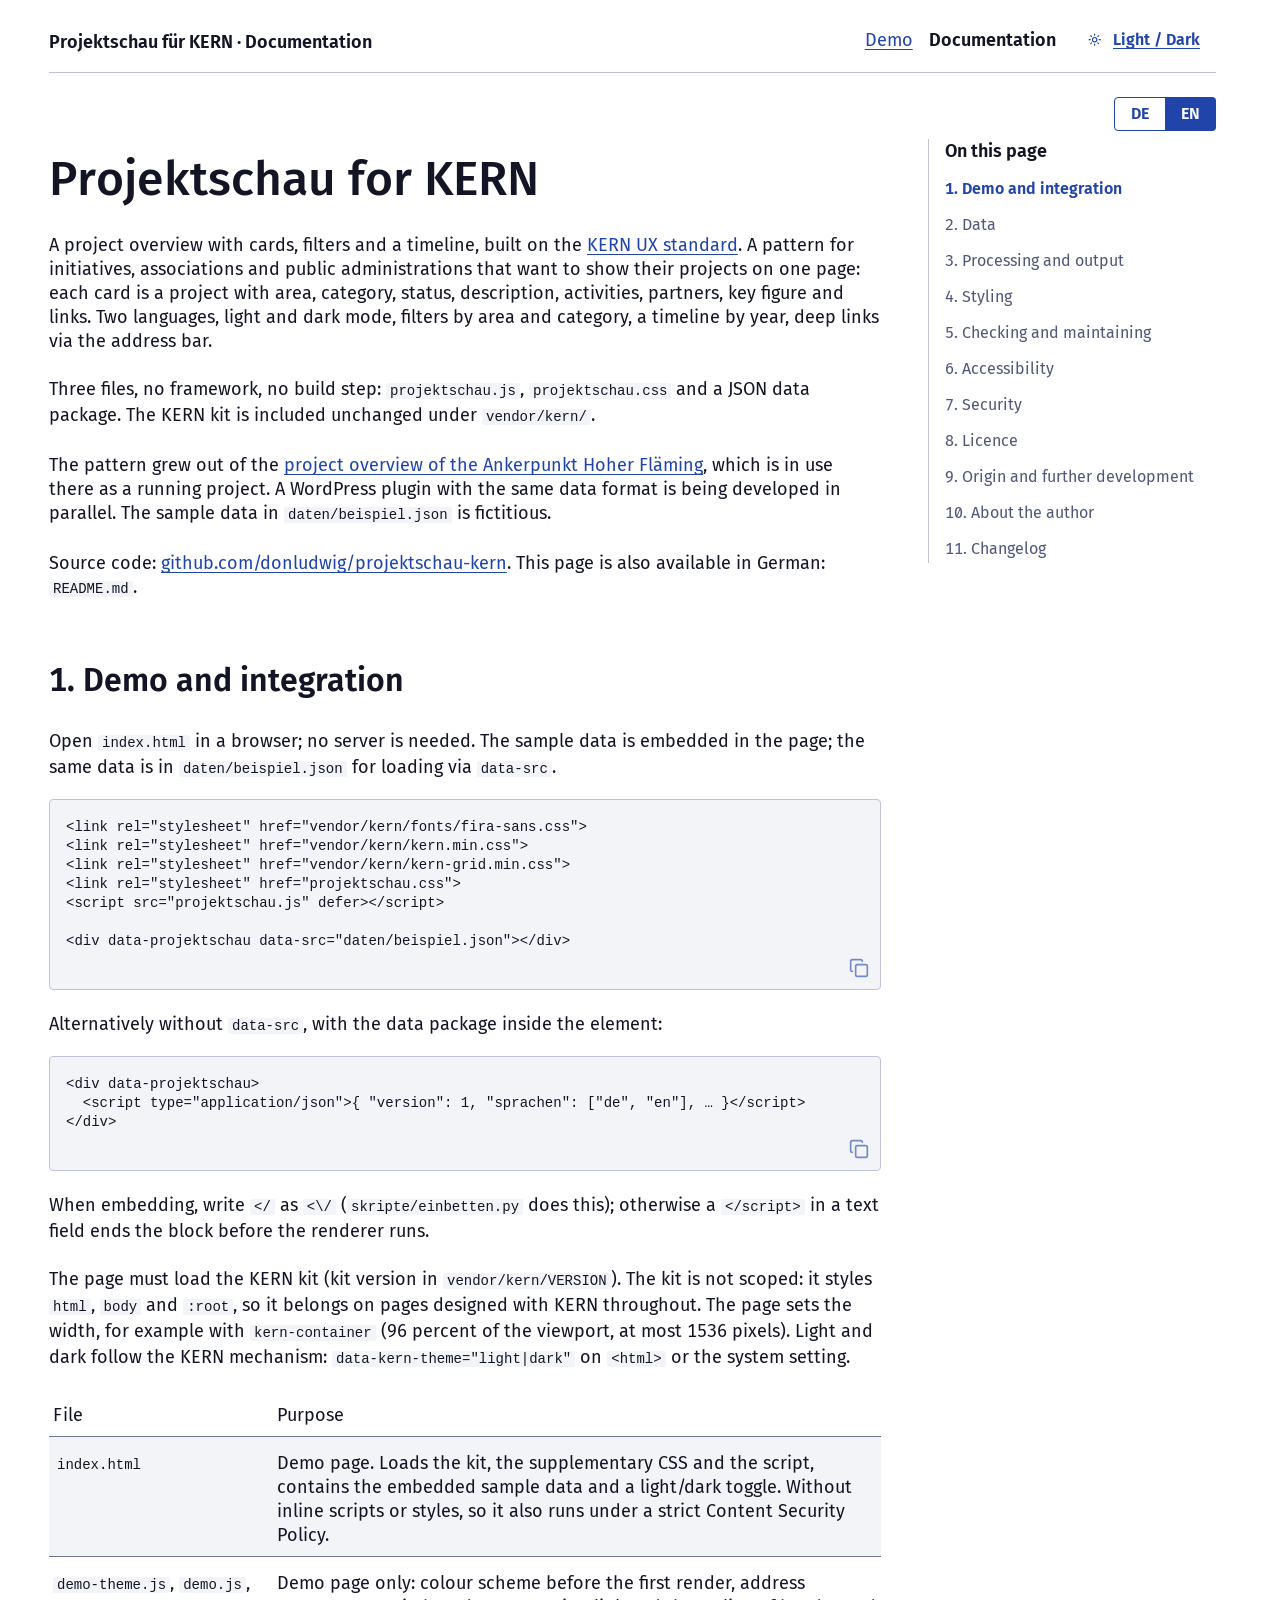
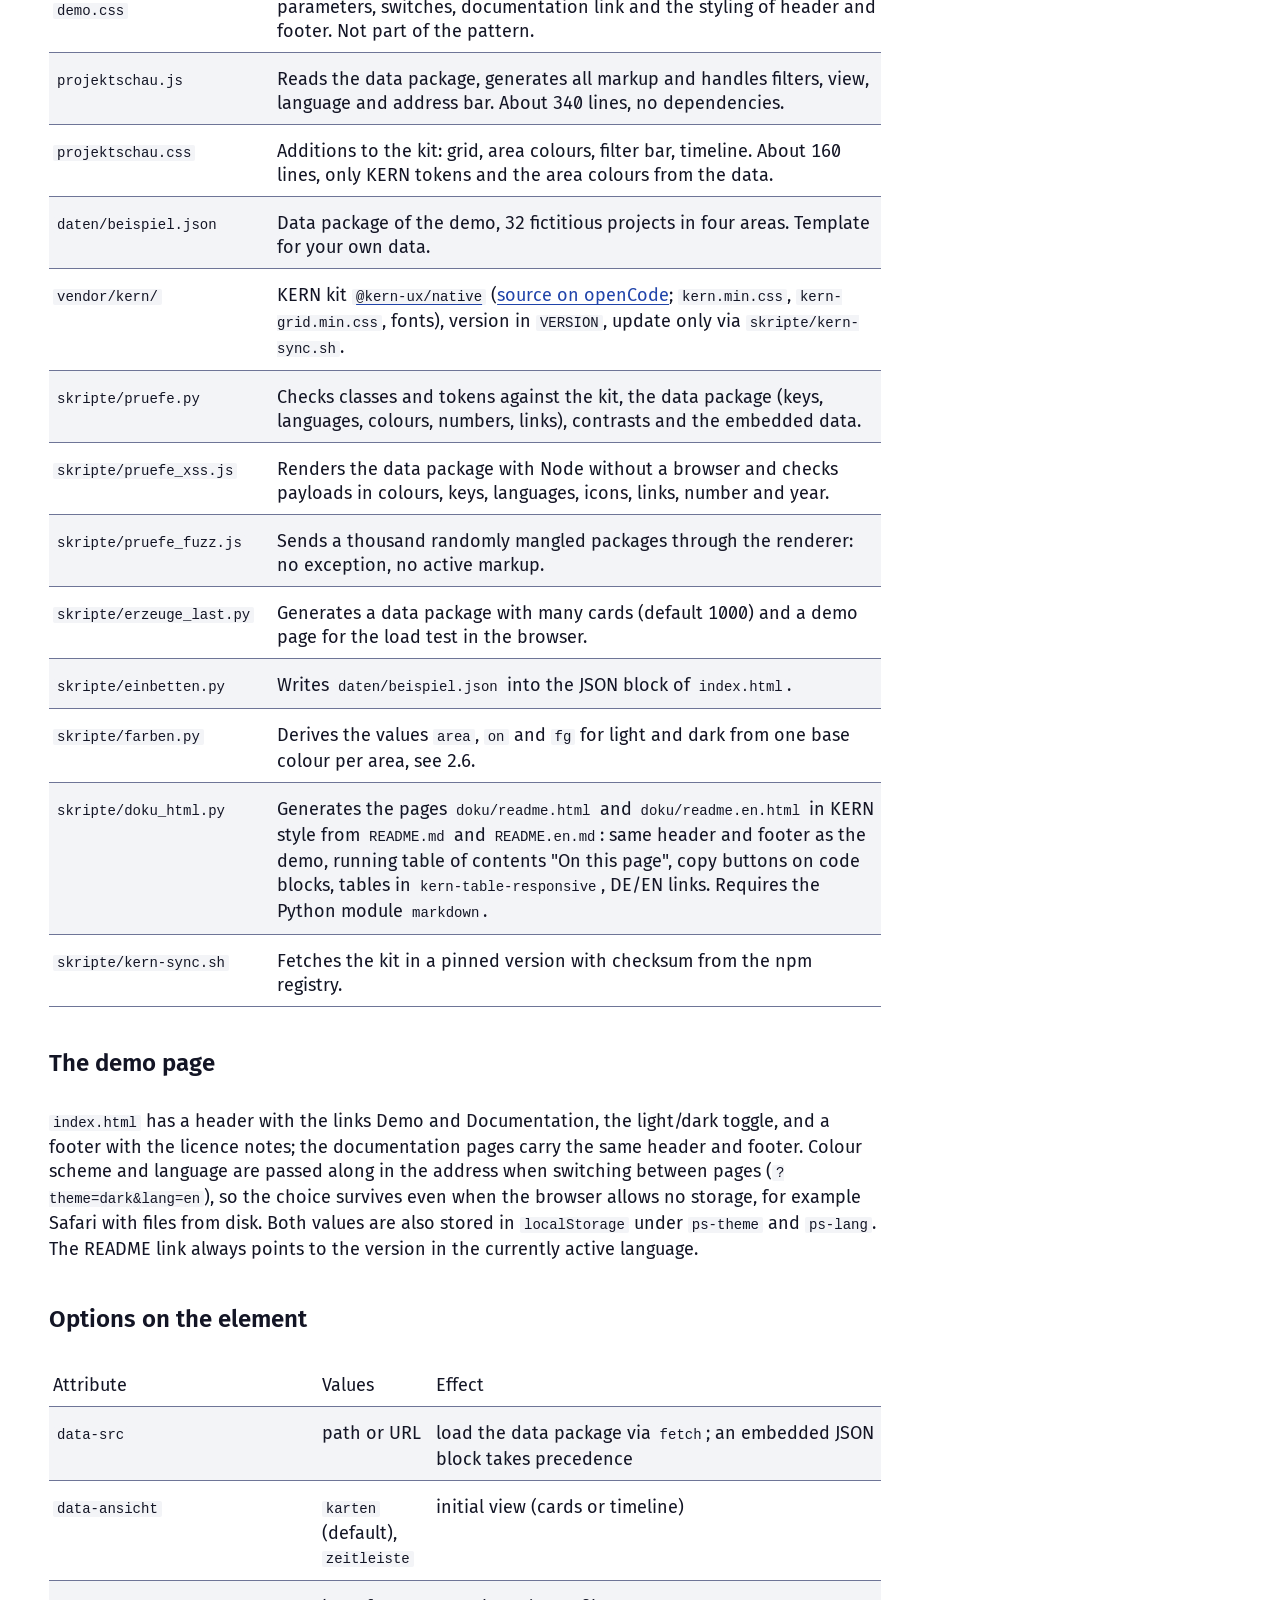
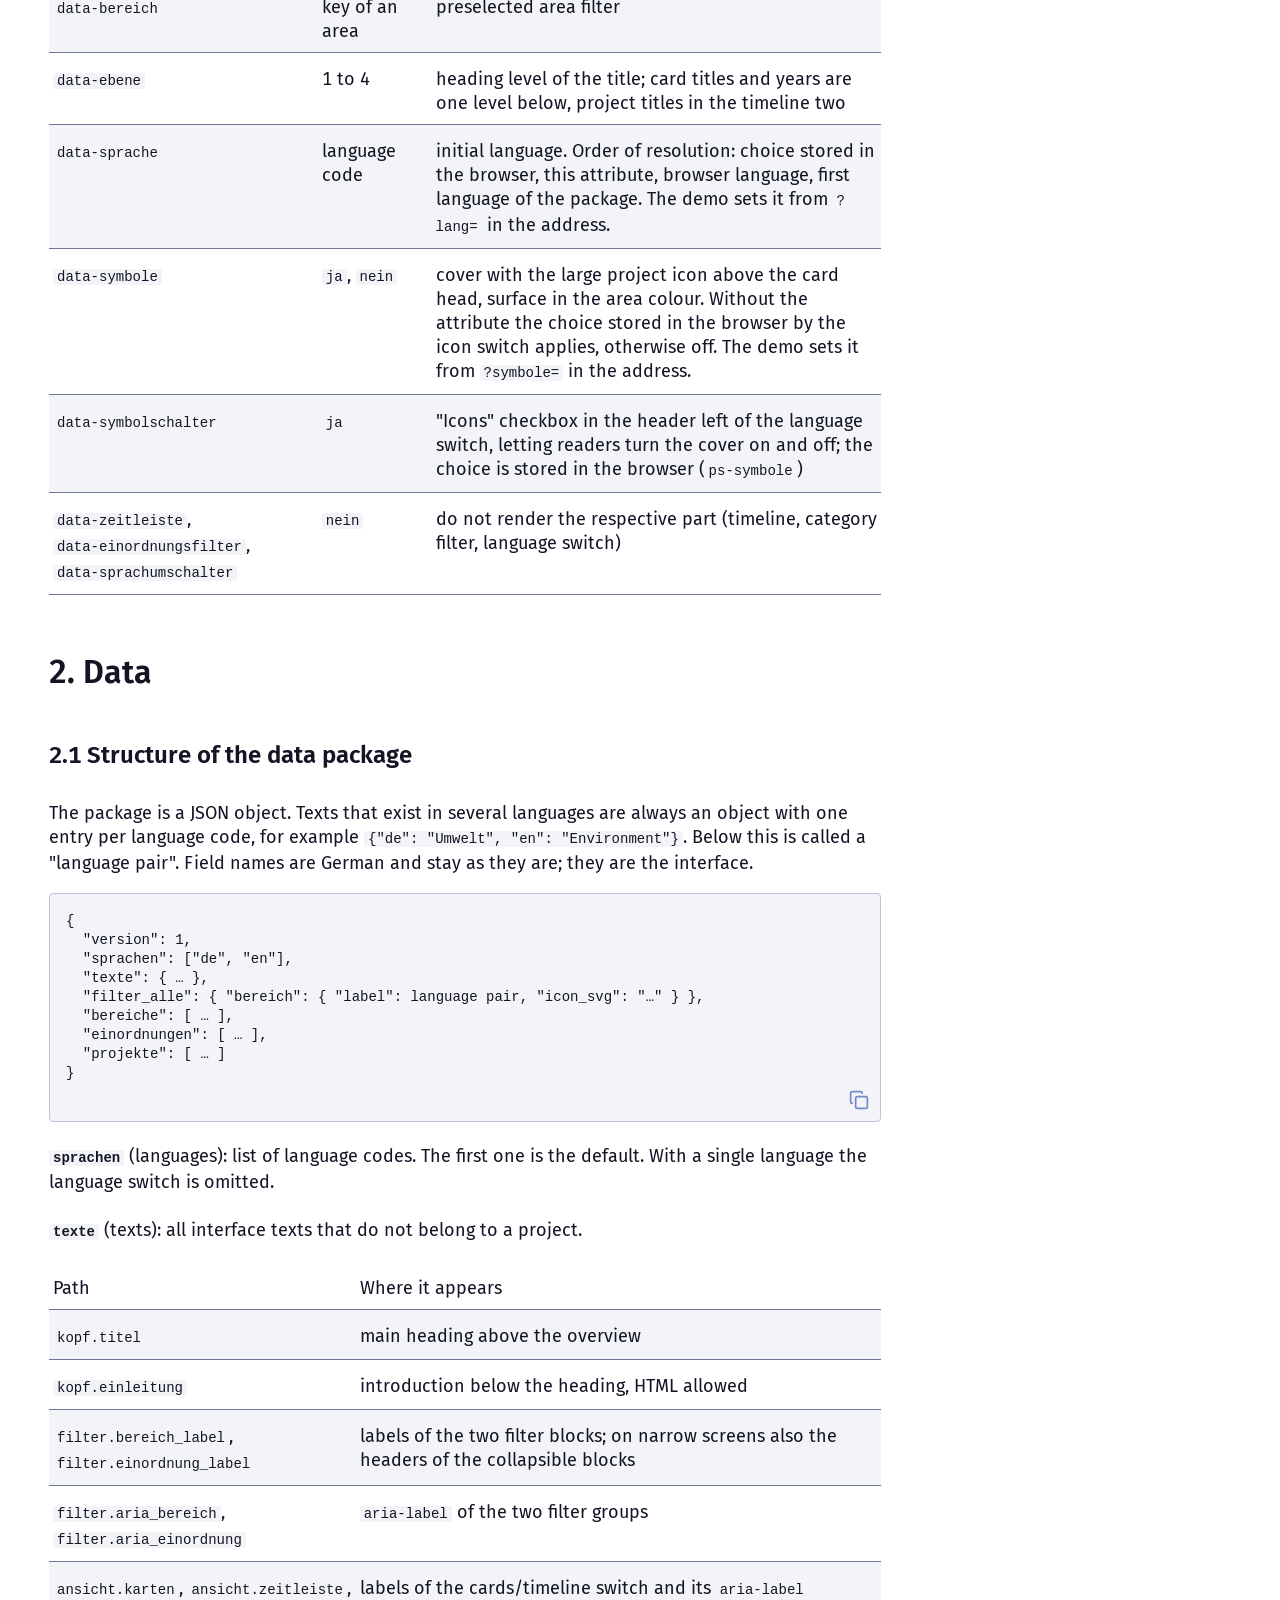
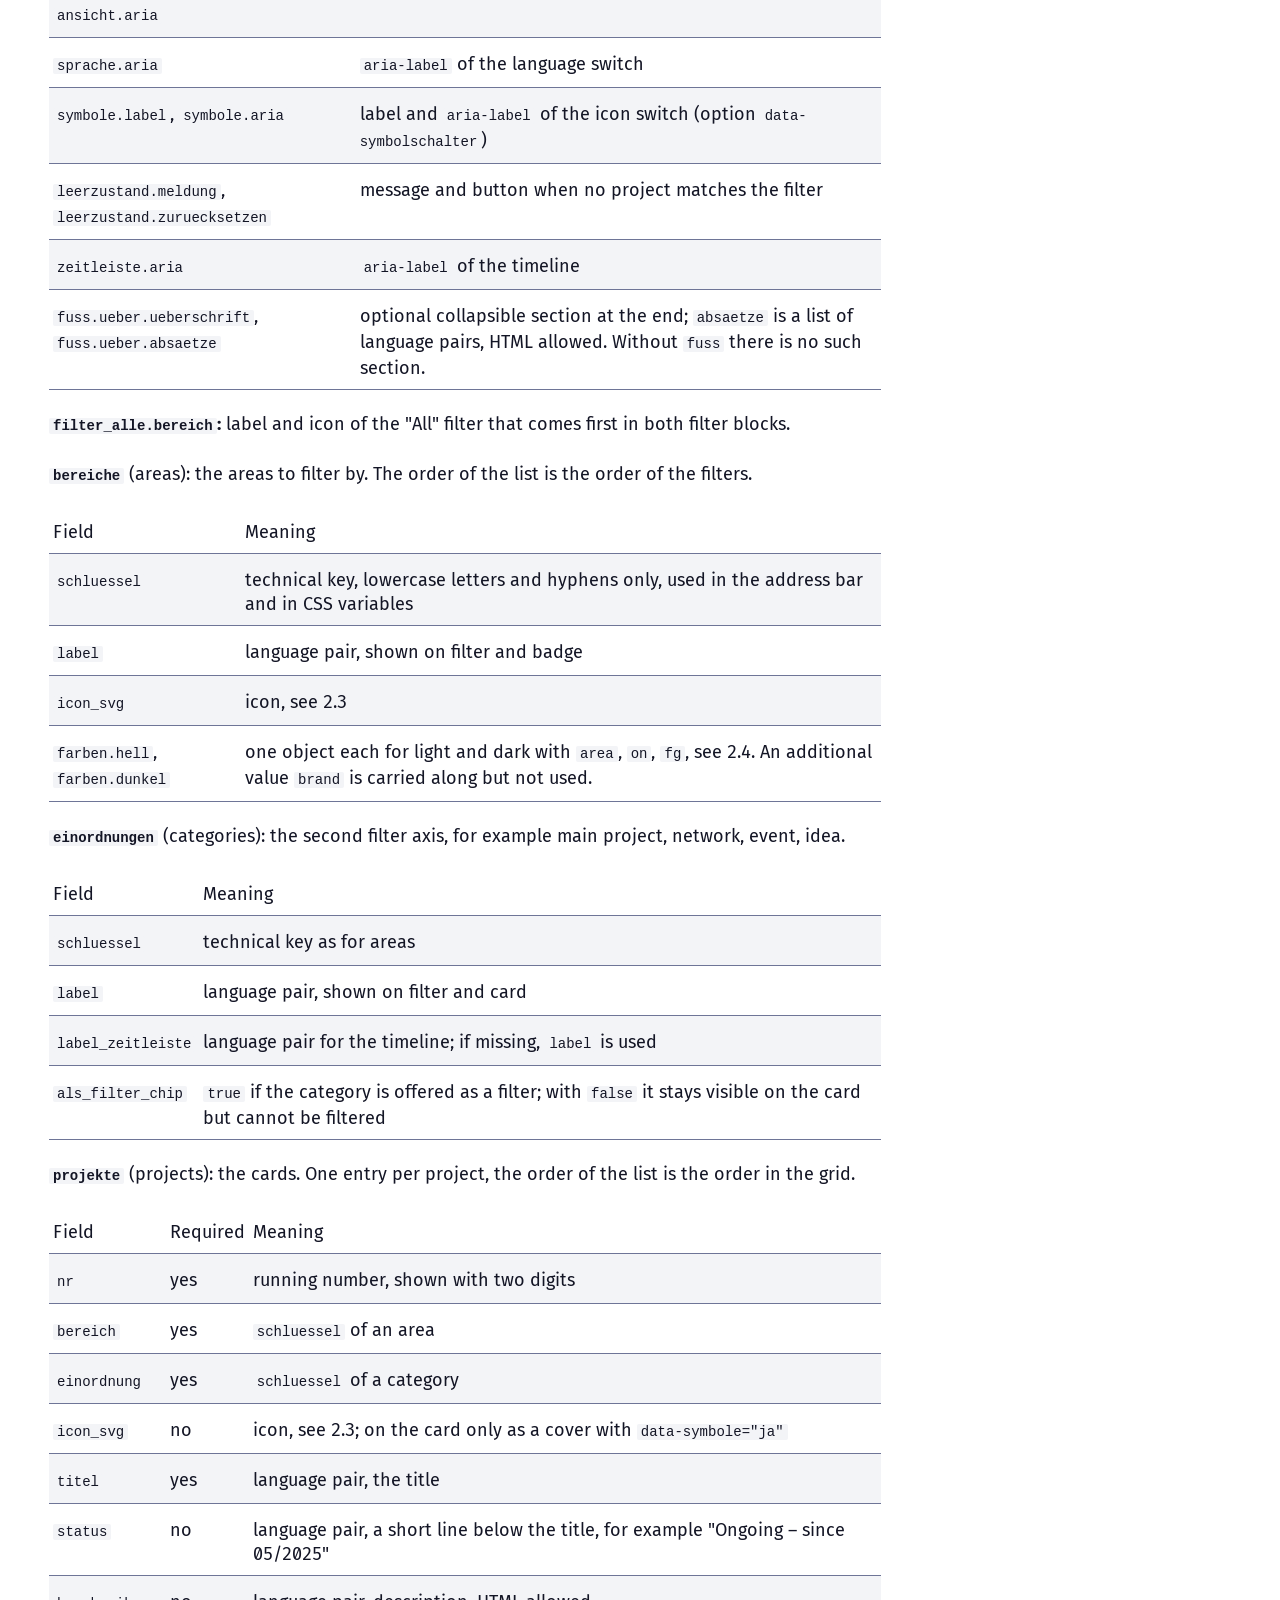
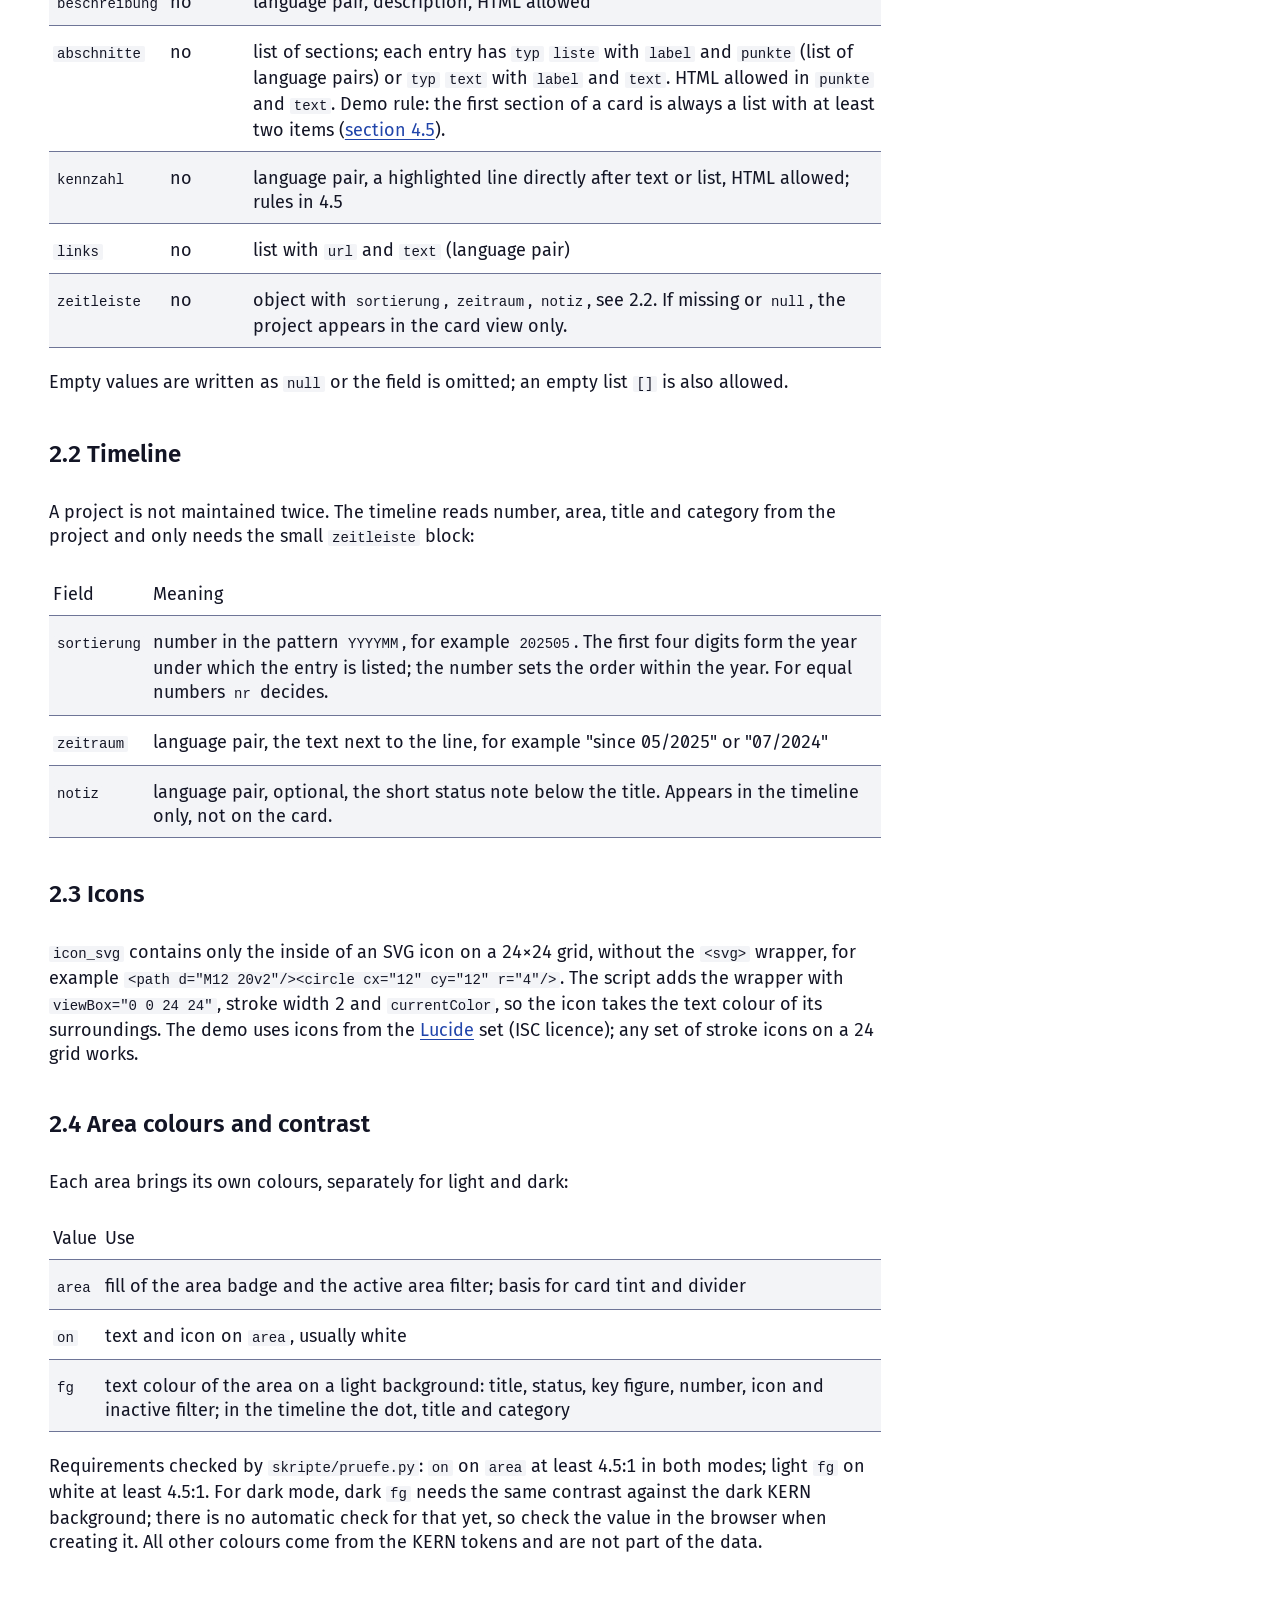
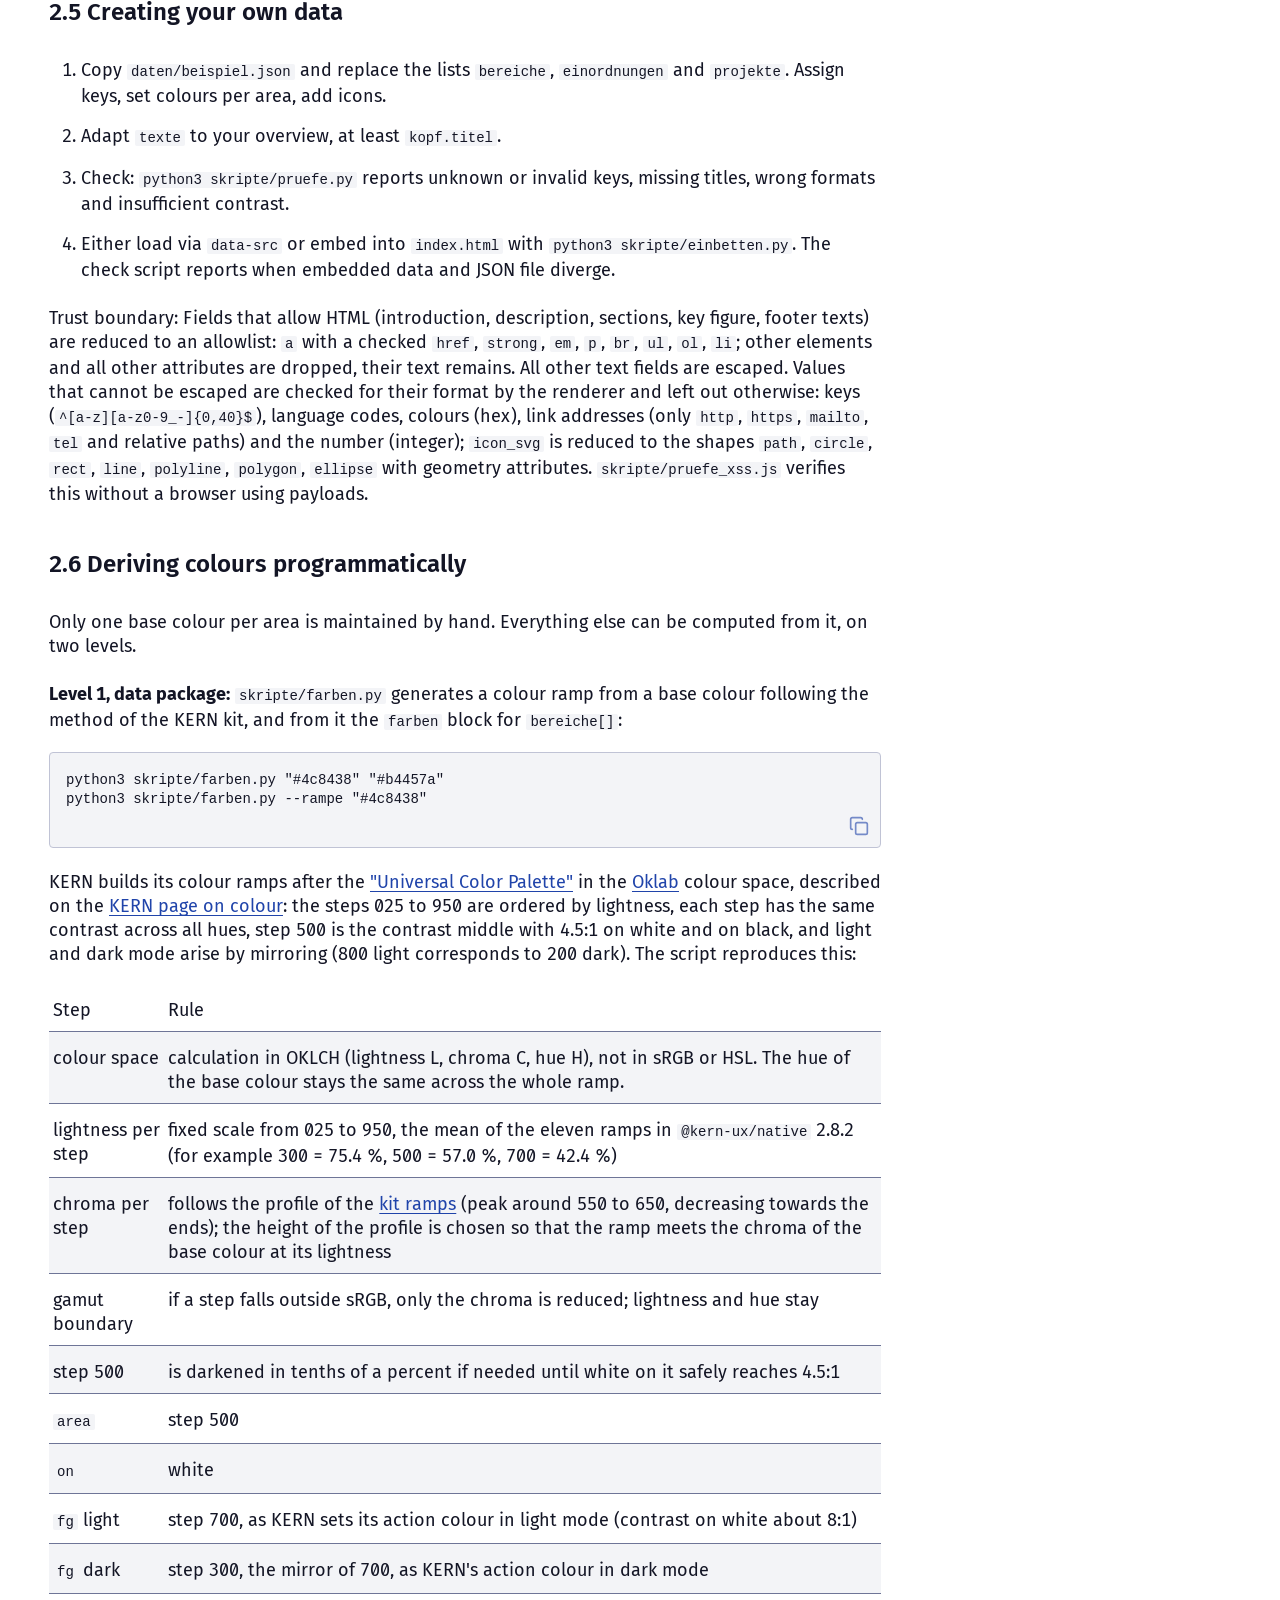
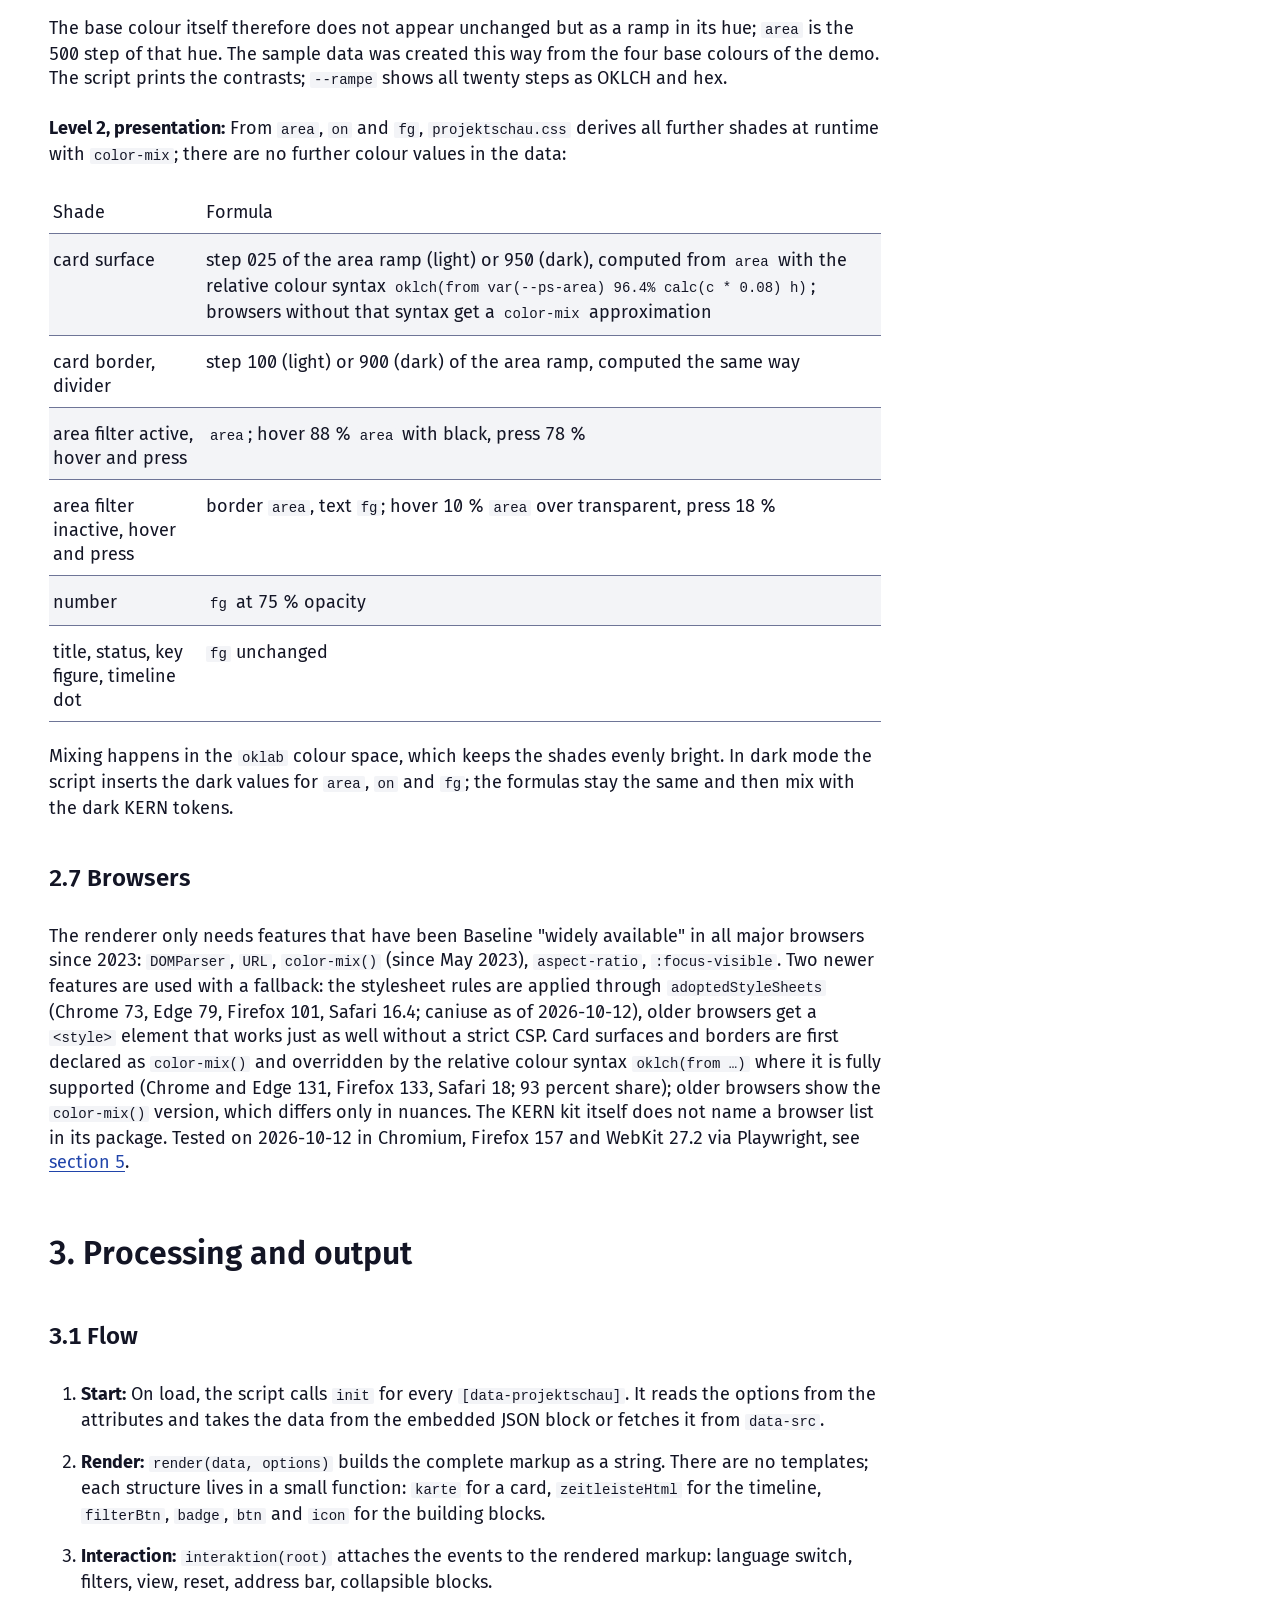
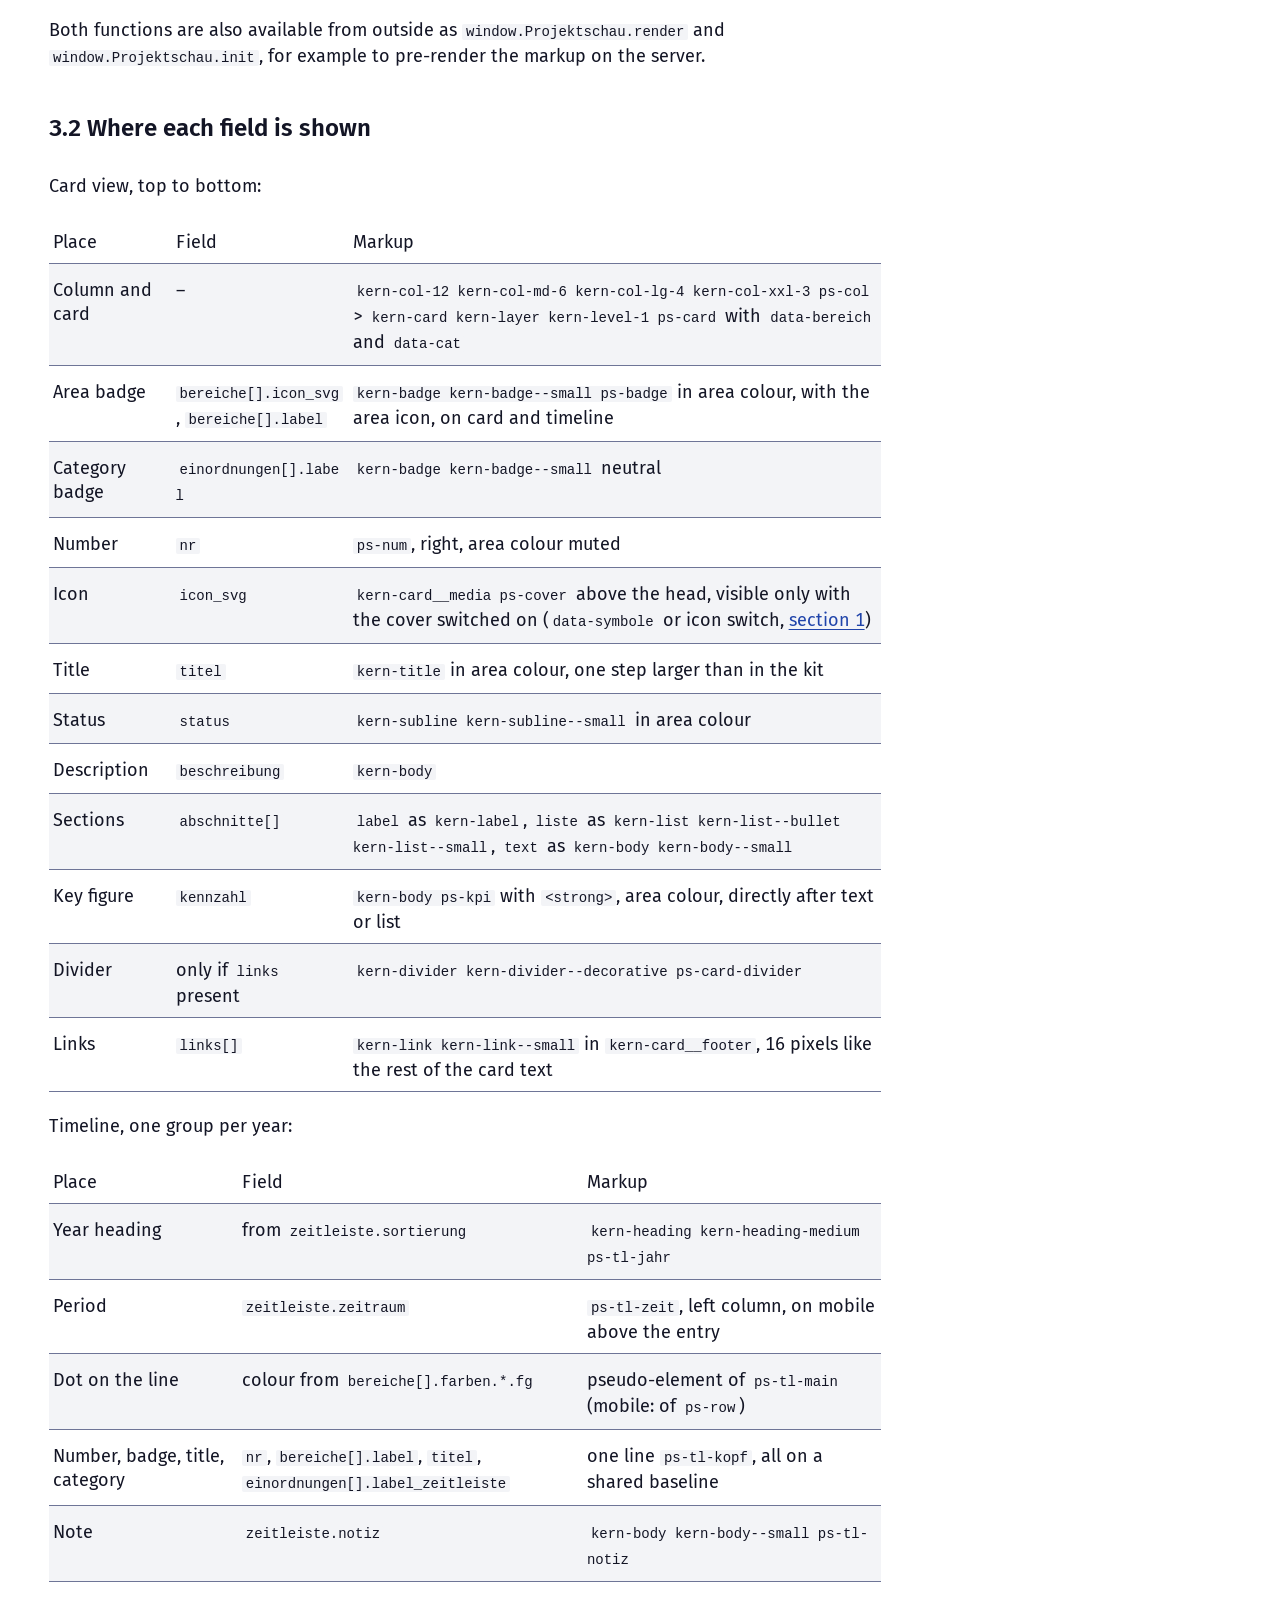
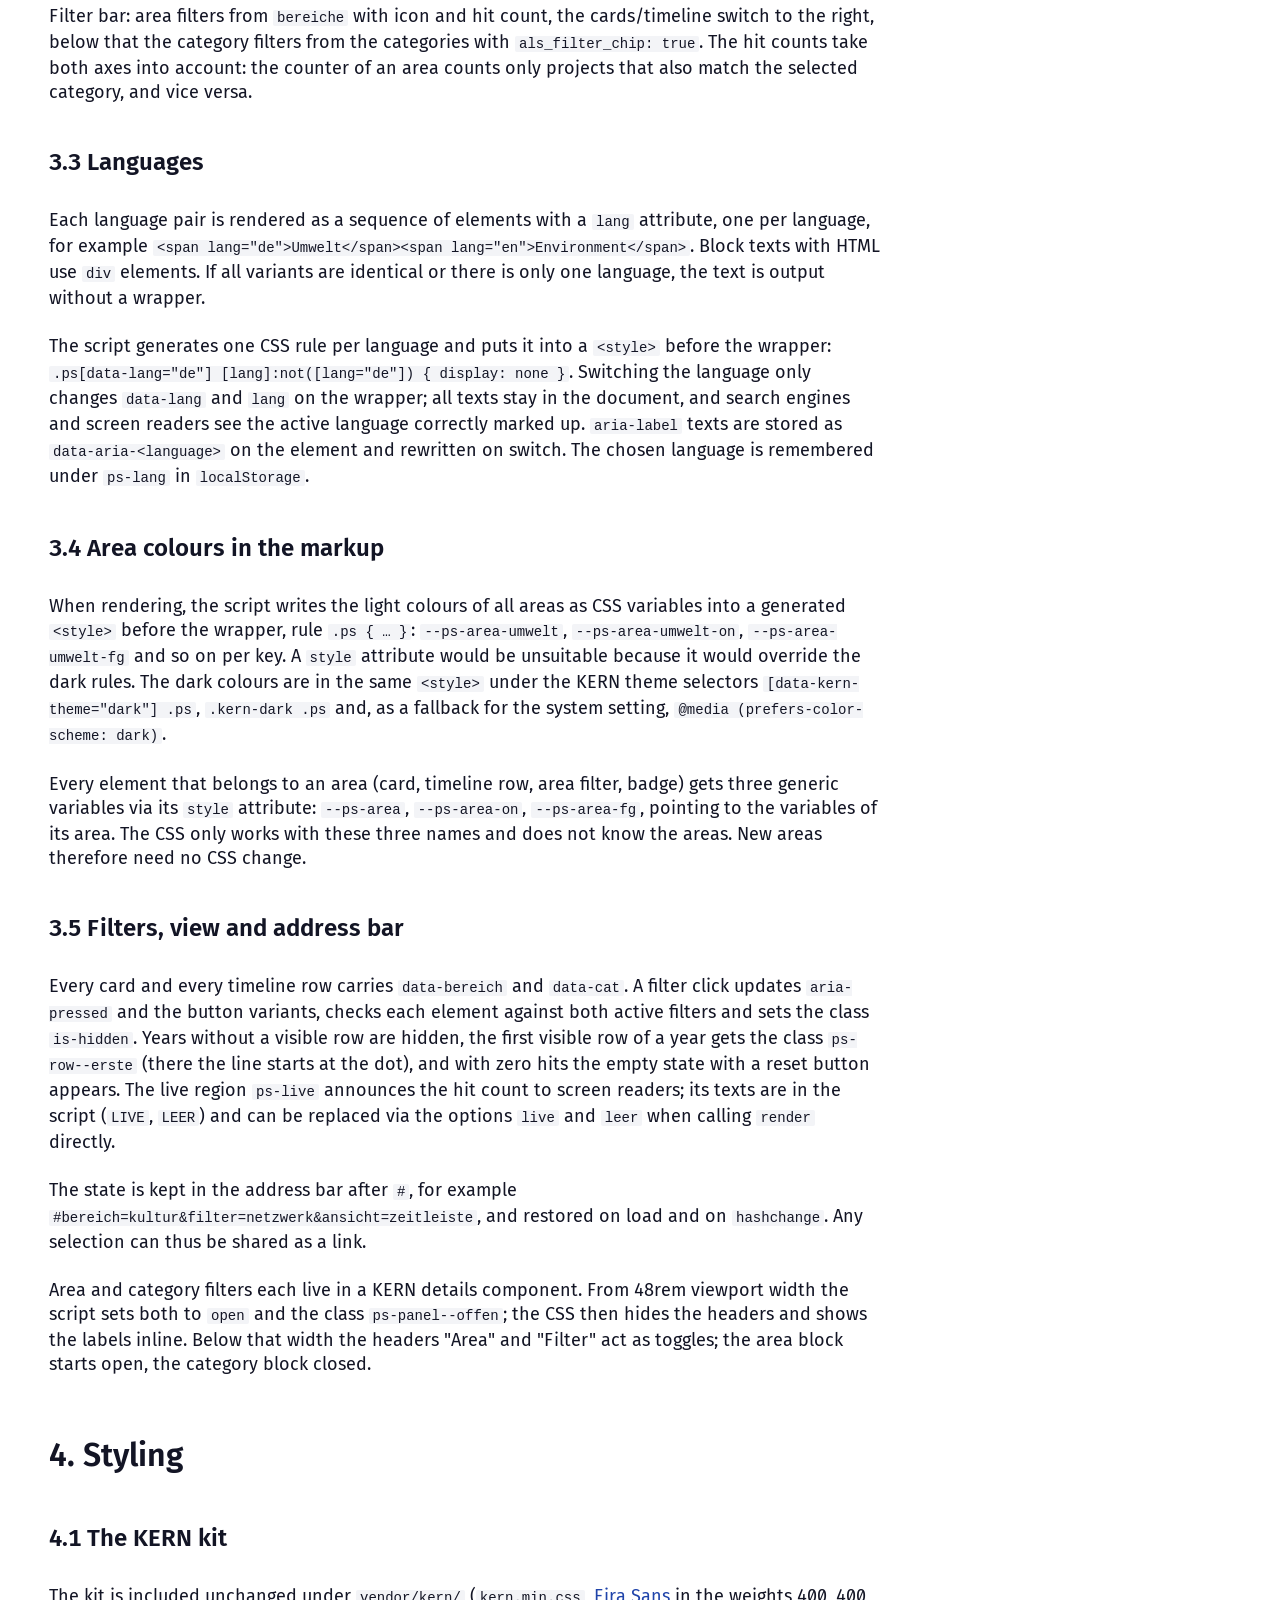
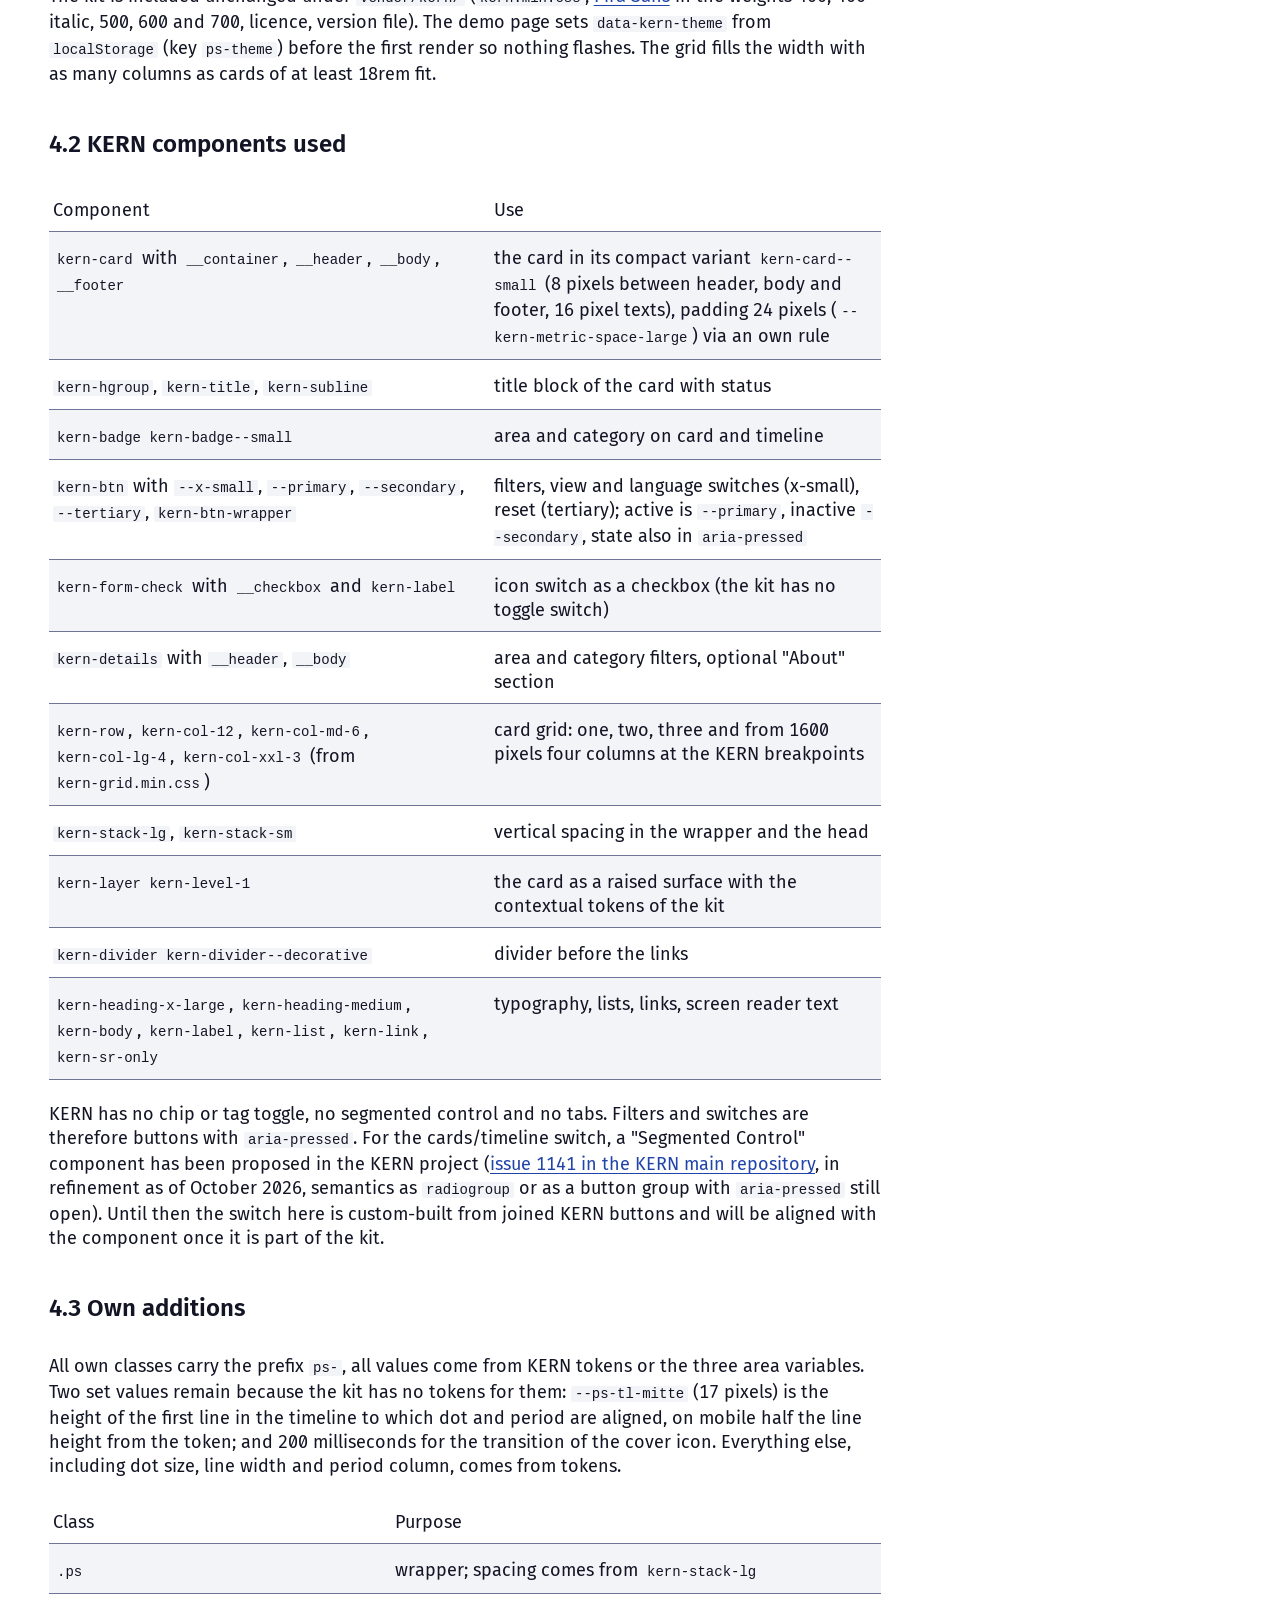
==== doku/readme.en.html @ fab186b4 "Erklärung zur Barrierefreiheit als ACCESSIBILITY.md Co-Authored-By: Claude Opus 5.5 <noreply@anthrop" ====
<!DOCTYPE html>
<html lang="en" data-kern-theme="light">
<head>
	<meta charset="utf-8">
	<meta name="viewport" content="width=device-width, initial-scale=1">
	<title>Documentation – Projektschau für KERN</title>
	<script>
		/* Reihenfolge: Adresse (?theme=, für Seitenwechsel ohne Browserspeicher), gespeicherte Wahl, Systemeinstellung */
		( function () { var t = new URLSearchParams( location.search ).get( 'theme' ); if ( t !== 'dark' && t !== 'light' ) { t = null; try { t = localStorage.getItem( 'ps-theme' ); } catch ( e ) {} } if ( ! t && window.matchMedia && matchMedia( '(prefers-color-scheme: dark)' ).matches ) { t = 'dark'; } if ( t ) { document.documentElement.setAttribute( 'data-kern-theme', t ); try { localStorage.setItem( 'ps-theme', t ); } catch ( e ) {} } } )();
	</script>
	<link rel="icon" href="data:,">
	<link rel="stylesheet" href="../vendor/kern/fonts/fira-sans.css">
	<link rel="stylesheet" href="../vendor/kern/kern.min.css">
	<link rel="stylesheet" href="../vendor/kern/kern-grid.min.css">
	<style>
		.demo-kopf { display: flex; flex-wrap: wrap; align-items: center; justify-content: space-between; gap: var(--kern-metric-space-small, 8px); padding: var(--kern-metric-space-small, 8px) 0; margin-bottom: var(--kern-metric-space-large, 24px); border-bottom: var(--kern-metric-border-width-light, 1px) solid var(--kern-color-decorative-border-contextual, #c0c3d5); }
		.demo-navi { display: flex; gap: var(--kern-metric-space-default, 16px); margin-inline-start: auto; margin-inline-end: var(--kern-metric-space-default, 16px); }
		@media (max-width: 48rem) { .demo-kopf > p { flex: 1 1 100%; } .demo-navi { margin-inline-start: 0; } #farbschema { margin-inline-start: auto; } }
		.demo-fuss { margin-top: calc(var(--kern-metric-space-x-large, 32px) * 3); padding-bottom: var(--kern-metric-space-x-large, 32px); }
		.demo-fuss .kern-divider { margin-bottom: var(--kern-metric-space-default, 16px); }
		.demo-navi .kern-link { display: inline-flex; align-items: center; min-height: 24px; padding-block: 0; line-height: 1; }
		.demo-skip { position: absolute; inset-block-start: var(--kern-metric-space-small, 8px); inset-inline-start: var(--kern-metric-space-small, 8px); z-index: 100; padding: var(--kern-metric-space-small, 8px) var(--kern-metric-space-default, 16px); border-radius: var(--kern-metric-border-radius-default, 4px); background: var(--kern-color-layout-background-default, #fff); transform: translateY(-300%); }
		.demo-skip:focus { transform: none; }
		/* Links im Fuß in der Schriftgröße des Fußtexts, ohne den Grundlinienabstand des Kit-Links */
		.demo-fuss .kern-link { font-size: inherit; line-height: inherit; padding: 0; }
		.demo-navi [aria-current] { text-decoration: none; color: var(--kern-color-layout-text-default, #131525); font-weight: var(--kern-typography-font-weight-semi-bold, 600); }
		.ps-icon { width: 1em; height: 1em; flex: none; margin-inline-end: var(--kern-metric-space-x-small, 4px); color: var(--kern-color-action-default-contextual, #2044aa); }
		[data-kern-theme="dark"] .demo-sonne, :root:not([data-kern-theme="dark"]) .demo-mond { display: none; }
		/* Gleiche Lage wie der Sprachumschalter der Demo: 24 px unter der Kopfzeile, 24 px über dem Inhalt */
		.doku-lang { gap: 0; justify-content: flex-end; margin-bottom: var(--kern-metric-space-small, 8px); }
		/* Überschrift und Einleitung wie in der Demo: 8 px unter dem Schalter, Einleitung in der großen Textstufe */
		.doku > h1 + p { margin-top: calc(-1 * var(--kern-metric-space-small, 8px)); }
		.doku-lang .kern-btn { margin: 0; border-radius: 0; }
		.doku-lang .kern-btn--secondary { border-color: var(--kern-color-action-default-contextual, #2044aa); }
		.doku-lang .kern-btn + .kern-btn { margin-inline-start: -1px; }
		.doku-lang .kern-btn:first-child { border-start-start-radius: var(--kern-metric-border-radius-default, 4px); border-end-start-radius: var(--kern-metric-border-radius-default, 4px); }
		.doku-lang .kern-btn:last-child { border-start-end-radius: var(--kern-metric-border-radius-default, 4px); border-end-end-radius: var(--kern-metric-border-radius-default, 4px); }
		.doku-lang .kern-btn:focus-visible, .doku-lang .kern-btn--primary { z-index: 1; }
		.doku-layout { display: grid; grid-template-columns: minmax(0, 52rem) 1fr; gap: var(--kern-metric-space-x-large, 32px); align-items: start; }
		.doku { max-width: 52rem; display: flex; flex-direction: column; gap: var(--kern-metric-space-default, 16px); }
		/* Mitlaufendes Inhaltsverzeichnis wie in der KERN-Doku: rechts, haftet beim Scrollen, aktiver Abschnitt hervorgehoben */
		.doku-toc { position: sticky; top: var(--kern-metric-space-large, 24px); max-width: 18rem; justify-self: end; width: 100%; border-left: var(--kern-metric-border-width-light, 1px) solid var(--kern-color-decorative-border-contextual, #c0c3d5); padding-left: var(--kern-metric-space-default, 16px); }
		.doku-toc .kern-label { display: block; padding: 0 0 var(--kern-metric-space-small, 8px); }
		.doku-toc ul { list-style: none; margin: 0; padding: 0; display: flex; flex-direction: column; gap: var(--kern-metric-space-x-small, 4px); }
		.doku-toc .kern-link { text-decoration: none; color: var(--kern-color-layout-text-muted, #51577a); font-size: var(--kern-typography-font-size-small-static, 16px); line-height: var(--kern-typography-line-height-medium-static, 24px); }
		.doku-toc .kern-link:hover, .doku-toc .kern-link:focus-visible { text-decoration: underline; }
		.doku-toc .kern-link[aria-current="true"] { color: var(--kern-color-action-default, #2044aa); font-weight: var(--kern-typography-font-weight-semi-bold, 600); }
		@media (max-width: 64rem) { .doku-layout { grid-template-columns: 1fr; } .doku-toc { position: static; order: -1; max-width: none; border-left: 0; padding-left: 0; } }
		.doku h2 { margin-top: var(--kern-metric-space-x-large, 32px); }
		.doku h3 { margin-top: var(--kern-metric-space-default, 16px); }
		.doku-code { position: relative; }
		.doku-code .kern-btn { position: absolute; right: var(--kern-metric-space-small, 8px); bottom: var(--kern-metric-space-small, 8px); margin: 0; min-height: 0; padding: var(--kern-metric-space-x-small, 4px); opacity: .6; }
		.doku-code .kern-btn .kern-label:empty { display: none; }
		.doku-code .kern-btn:hover, .doku-code .kern-btn:focus-visible { opacity: 1; }
		.doku-code .kern-btn .kern-label { padding: var(--kern-metric-space-2x-small, 2px) var(--kern-metric-space-x-small, 4px); font-size: var(--kern-font-size-14, .875rem); }
		.doku-code .ps-icon { margin: 0; width: 1.25rem; height: 1.25rem; }
		.doku pre { width: 100%; box-sizing: border-box; margin: 0; padding: var(--kern-metric-space-default, 16px) var(--kern-metric-space-default, 16px) calc(var(--kern-metric-space-x-large, 32px) + var(--kern-metric-space-small, 8px)); white-space: pre-wrap; overflow-wrap: anywhere; border-radius: var(--kern-metric-border-radius-default, 4px); background: var(--kern-color-layout-background-default-surface, #f3f4f7); border: var(--kern-metric-border-width-light, 1px) solid var(--kern-color-decorative-border-contextual, #c0c3d5); }
		.doku code { overflow-wrap: anywhere; font-family: var(--kern-typography-font-family-fira-mono, monospace); font-size: var(--kern-font-size-14, .875rem); color: var(--kern-color-layout-text-default, #131525); }
		.doku :not(pre) > code { padding: 0 var(--kern-metric-space-x-small, 4px); border-radius: var(--kern-metric-border-radius-small, 2px); background: var(--kern-color-layout-background-default-surface, #f3f4f7); }
		.doku .kern-list--bullet li, .doku .kern-list--number li { padding-block: 0; }
		.doku .kern-table__cell { vertical-align: top; }
		.doku .kern-table__cell:first-child code { white-space: nowrap; }
		/* Links im Fließtext erben Zeilenhöhe und Schriftgröße, sonst vergrößert der Grundlinienabstand des Kit-Links die Zeile */
		.doku p .kern-link, .doku li .kern-link, .doku td .kern-link { display: inline; padding: 0; line-height: inherit; font-size: inherit; }
		.doku-autor { display: flex; gap: var(--kern-metric-space-large, 24px); align-items: flex-start; }
		.doku-foto { width: 6rem; height: 6rem; flex: none; object-fit: cover; border-radius: 50%; }
		.doku-autor-links { margin-top: var(--kern-metric-space-small, 8px); gap: var(--kern-metric-space-default, 16px) var(--kern-metric-space-large, 24px); flex-wrap: wrap; }
		@media (max-width: 40rem) { .doku-autor { flex-direction: column; } }
		/* Tabellen scrollen auf schmalen Bildschirmen in ihrer KERN-Hülle statt die Seite zu verbreitern */
		.doku { min-width: 0; }
		.doku > * { min-width: 0; max-width: 100%; }
		.doku .kern-table-responsive { width: 100%; }
		@media (prefers-reduced-motion: reduce) { html { scroll-behavior: auto; } }
		.doku .kern-table-responsive[tabindex]:focus-visible { outline: 4px solid var(--kern-color-action-focus-default-contextual, #454B6B); outline-offset: 2px; }
		.doku .kern-table { min-width: 36rem; }
	</style>
</head>
<body>
	<a class="kern-link demo-skip" href="#inhalt">Skip to content</a>
	<div class="kern-container">
		<header class="demo-kopf">
			<p class="kern-body kern-body--bold">Projektschau für KERN · Documentation</p>
			<nav class="demo-navi" aria-label="Pages"><a class="kern-link" href="../index.html">Demo</a><a class="kern-link" href="readme.en.html" aria-current="page">Documentation</a></nav>
			<button type="button" class="kern-btn kern-btn--tertiary kern-btn--small" id="farbschema" role="switch" aria-checked="false" aria-label="Dark colour scheme">
				<svg class="ps-icon demo-sonne" viewBox="0 0 24 24" fill="none" stroke="currentColor" stroke-width="2" stroke-linecap="round" stroke-linejoin="round" aria-hidden="true"><circle cx="12" cy="12" r="4"/><path d="M12 2v2M12 20v2M4.93 4.93l1.41 1.41M17.66 17.66l1.41 1.41M2 12h2M20 12h2M6.34 17.66l-1.41 1.41M19.07 4.93l-1.41 1.41"/></svg>
				<svg class="ps-icon demo-mond" viewBox="0 0 24 24" fill="none" stroke="currentColor" stroke-width="2" stroke-linecap="round" stroke-linejoin="round" aria-hidden="true"><path d="M21 12.79A9 9 0 1 1 11.21 3 7 7 0 0 0 21 12.79z"/></svg>
				<span class="kern-label">Light / Dark</span>
			</button>
		</header>
		<div class="kern-btn-wrapper doku-lang" role="group" aria-label="Choose language">
			<a class="kern-btn kern-btn--x-small kern-btn--secondary" href="readme.html" data-lang="de" aria-current="false"><span class="kern-label">DE</span></a>
			<a class="kern-btn kern-btn--x-small kern-btn--primary" href="readme.en.html" data-lang="en" aria-current="page"><span class="kern-label">EN</span></a>
		</div>
		<div class="doku-layout">
		<main id="inhalt" class="doku">
<h1 class="kern-heading-x-large" id="projektschau-for-kern">Projektschau for KERN</h1>
<p class="kern-body">A project overview with cards, filters and a timeline, built on the <a class="kern-link" rel="noopener" href="https://www.kern-ux.de">KERN UX standard</a>. A pattern for initiatives, associations and public administrations that want to show their projects on one page: each card is a project with area, category, status, description, activities, partners, key figure and links. Two languages, light and dark mode, filters by area and category, a timeline by year, deep links via the address bar.</p>
<p class="kern-body">Three files, no framework, no build step: <code>projektschau.js</code>, <code>projektschau.css</code> and a JSON data package. The KERN kit is included unchanged under <code>vendor/kern/</code>.</p>
<p class="kern-body">The pattern grew out of the <a class="kern-link" rel="noopener" href="https://ankerpunkt-hoherflaeming.de/projekte/">project overview of the Ankerpunkt Hoher Fläming</a>, which is in use there as a running project. A WordPress plugin with the same data format is being developed in parallel. The sample data in <code>daten/beispiel.json</code> is fictitious.</p>
<p class="kern-body">Source code: <a class="kern-link" rel="noopener" href="https://github.com/donludwig/projektschau-kern">github.com/donludwig/projektschau-kern</a>. This page is also available in German: <code>README.md</code>.</p>
<h2 class="kern-heading-large" id="1-demo-and-integration">1. Demo and integration</h2>
<p class="kern-body">Open <code>index.html</code> in a browser; no server is needed. The sample data is embedded in the page; the same data is in <code>daten/beispiel.json</code> for loading via <code>data-src</code>.</p>
<div class="doku-code"><pre><code class="language-html">&lt;link rel=&quot;stylesheet&quot; href=&quot;vendor/kern/fonts/fira-sans.css&quot;&gt;
&lt;link rel=&quot;stylesheet&quot; href=&quot;vendor/kern/kern.min.css&quot;&gt;
&lt;link rel=&quot;stylesheet&quot; href=&quot;vendor/kern/kern-grid.min.css&quot;&gt;
&lt;link rel=&quot;stylesheet&quot; href=&quot;projektschau.css&quot;&gt;
&lt;script src=&quot;projektschau.js&quot; defer&gt;&lt;/script&gt;

&lt;div data-projektschau data-src=&quot;daten/beispiel.json&quot;&gt;&lt;/div&gt;
</code></pre><button type="button" class="kern-btn kern-btn--tertiary kern-btn--x-small doku-kopieren" aria-label="Copy code to clipboard" data-kopiert="Copied"><svg class="ps-icon" viewBox="0 0 24 24" fill="none" stroke="currentColor" stroke-width="2" stroke-linecap="round" stroke-linejoin="round" aria-hidden="true"><rect width="14" height="14" x="8" y="8" rx="2" ry="2"/><path d="M4 16c-1.1 0-2-.9-2-2V4c0-1.1.9-2 2-2h10c1.1 0 2 .9 2 2"/></svg><span class="kern-label" aria-live="polite"></span></button></div>
<p class="kern-body">Alternatively without <code>data-src</code>, with the data package inside the element:</p>
<div class="doku-code"><pre><code class="language-html">&lt;div data-projektschau&gt;
  &lt;script type=&quot;application/json&quot;&gt;{ &quot;version&quot;: 1, &quot;sprachen&quot;: [&quot;de&quot;, &quot;en&quot;], … }&lt;/script&gt;
&lt;/div&gt;
</code></pre><button type="button" class="kern-btn kern-btn--tertiary kern-btn--x-small doku-kopieren" aria-label="Copy code to clipboard" data-kopiert="Copied"><svg class="ps-icon" viewBox="0 0 24 24" fill="none" stroke="currentColor" stroke-width="2" stroke-linecap="round" stroke-linejoin="round" aria-hidden="true"><rect width="14" height="14" x="8" y="8" rx="2" ry="2"/><path d="M4 16c-1.1 0-2-.9-2-2V4c0-1.1.9-2 2-2h10c1.1 0 2 .9 2 2"/></svg><span class="kern-label" aria-live="polite"></span></button></div>
<p class="kern-body">When embedding, write <code>&lt;/</code> as <code>&lt;\/</code> (<code>skripte/einbetten.py</code> does this); otherwise a <code>&lt;/script&gt;</code> in a text field ends the block before the renderer runs.</p>
<p class="kern-body">The page must load the KERN kit (kit version in <code>vendor/kern/VERSION</code>). The kit is not scoped: it styles <code>html</code>, <code>body</code> and <code>:root</code>, so it belongs on pages designed with KERN throughout. The page sets the width, for example with <code>kern-container</code> (96 percent of the viewport, at most 1536 pixels). Light and dark follow the KERN mechanism: <code>data-kern-theme="light|dark"</code> on <code>&lt;html&gt;</code> or the system setting.</p>
<div class="kern-table-responsive" data-name="Table, scrolls sideways"><table class="kern-table kern-table--striped">
<thead class="kern-table__header">
<tr class="kern-table__row">
<th class="kern-table__cell">File</th>
<th class="kern-table__cell">Purpose</th>
</tr>
</thead>
<tbody class="kern-table__body">
<tr class="kern-table__row">
<td class="kern-table__cell"><code>index.html</code></td>
<td class="kern-table__cell">Demo page. Loads the kit, the supplementary CSS and the script, contains the embedded sample data and a light/dark toggle. Without inline scripts or styles, so it also runs under a strict Content Security Policy.</td>
</tr>
<tr class="kern-table__row">
<td class="kern-table__cell"><code>demo-theme.js</code>, <code>demo.js</code>, <code>demo.css</code></td>
<td class="kern-table__cell">Demo page only: colour scheme before the first render, address parameters, switches, documentation link and the styling of header and footer. Not part of the pattern.</td>
</tr>
<tr class="kern-table__row">
<td class="kern-table__cell"><code>projektschau.js</code></td>
<td class="kern-table__cell">Reads the data package, generates all markup and handles filters, view, language and address bar. About 340 lines, no dependencies.</td>
</tr>
<tr class="kern-table__row">
<td class="kern-table__cell"><code>projektschau.css</code></td>
<td class="kern-table__cell">Additions to the kit: grid, area colours, filter bar, timeline. About 160 lines, only KERN tokens and the area colours from the data.</td>
</tr>
<tr class="kern-table__row">
<td class="kern-table__cell"><code>daten/beispiel.json</code></td>
<td class="kern-table__cell">Data package of the demo, 32 fictitious projects in four areas. Template for your own data.</td>
</tr>
<tr class="kern-table__row">
<td class="kern-table__cell"><code>vendor/kern/</code></td>
<td class="kern-table__cell">KERN kit <a class="kern-link" rel="noopener" href="https://www.npmjs.com/package/@kern-ux/native"><code>@kern-ux/native</code></a> (<a class="kern-link" rel="noopener" href="https://gitlab.opencode.de/kern-ux/kern-ux-plain">source on openCode</a>; <code>kern.min.css</code>, <code>kern-grid.min.css</code>, fonts), version in <code>VERSION</code>, update only via <code>skripte/kern-sync.sh</code>.</td>
</tr>
<tr class="kern-table__row">
<td class="kern-table__cell"><code>skripte/pruefe.py</code></td>
<td class="kern-table__cell">Checks classes and tokens against the kit, the data package (keys, languages, colours, numbers, links), contrasts and the embedded data.</td>
</tr>
<tr class="kern-table__row">
<td class="kern-table__cell"><code>skripte/pruefe_xss.js</code></td>
<td class="kern-table__cell">Renders the data package with Node without a browser and checks payloads in colours, keys, languages, icons, links, number and year.</td>
</tr>
<tr class="kern-table__row">
<td class="kern-table__cell"><code>skripte/pruefe_fuzz.js</code></td>
<td class="kern-table__cell">Sends a thousand randomly mangled packages through the renderer: no exception, no active markup.</td>
</tr>
<tr class="kern-table__row">
<td class="kern-table__cell"><code>skripte/erzeuge_last.py</code></td>
<td class="kern-table__cell">Generates a data package with many cards (default 1000) and a demo page for the load test in the browser.</td>
</tr>
<tr class="kern-table__row">
<td class="kern-table__cell"><code>skripte/einbetten.py</code></td>
<td class="kern-table__cell">Writes <code>daten/beispiel.json</code> into the JSON block of <code>index.html</code>.</td>
</tr>
<tr class="kern-table__row">
<td class="kern-table__cell"><code>skripte/farben.py</code></td>
<td class="kern-table__cell">Derives the values <code>area</code>, <code>on</code> and <code>fg</code> for light and dark from one base colour per area, see 2.6.</td>
</tr>
<tr class="kern-table__row">
<td class="kern-table__cell"><code>skripte/doku_html.py</code></td>
<td class="kern-table__cell">Generates the pages <code>doku/readme.html</code> and <code>doku/readme.en.html</code> in KERN style from <code>README.md</code> and <code>README.en.md</code>: same header and footer as the demo, running table of contents "On this page", copy buttons on code blocks, tables in <code>kern-table-responsive</code>, DE/EN links. Requires the Python module <code>markdown</code>.</td>
</tr>
<tr class="kern-table__row">
<td class="kern-table__cell"><code>skripte/kern-sync.sh</code></td>
<td class="kern-table__cell">Fetches the kit in a pinned version with checksum from the npm registry.</td>
</tr>
</tbody>
</table></div>
<h3 class="kern-heading-medium" id="the-demo-page">The demo page</h3>
<p class="kern-body"><code>index.html</code> has a header with the links Demo and Documentation, the light/dark toggle, and a footer with the licence notes; the documentation pages carry the same header and footer. Colour scheme and language are passed along in the address when switching between pages (<code>?theme=dark&amp;lang=en</code>), so the choice survives even when the browser allows no storage, for example Safari with files from disk. Both values are also stored in <code>localStorage</code> under <code>ps-theme</code> and <code>ps-lang</code>. The README link always points to the version in the currently active language.</p>
<h3 class="kern-heading-medium" id="options-on-the-element">Options on the element</h3>
<div class="kern-table-responsive" data-name="Table, scrolls sideways"><table class="kern-table kern-table--striped">
<thead class="kern-table__header">
<tr class="kern-table__row">
<th class="kern-table__cell">Attribute</th>
<th class="kern-table__cell">Values</th>
<th class="kern-table__cell">Effect</th>
</tr>
</thead>
<tbody class="kern-table__body">
<tr class="kern-table__row">
<td class="kern-table__cell"><code>data-src</code></td>
<td class="kern-table__cell">path or URL</td>
<td class="kern-table__cell">load the data package via <code>fetch</code>; an embedded JSON block takes precedence</td>
</tr>
<tr class="kern-table__row">
<td class="kern-table__cell"><code>data-ansicht</code></td>
<td class="kern-table__cell"><code>karten</code> (default), <code>zeitleiste</code></td>
<td class="kern-table__cell">initial view (cards or timeline)</td>
</tr>
<tr class="kern-table__row">
<td class="kern-table__cell"><code>data-bereich</code></td>
<td class="kern-table__cell">key of an area</td>
<td class="kern-table__cell">preselected area filter</td>
</tr>
<tr class="kern-table__row">
<td class="kern-table__cell"><code>data-ebene</code></td>
<td class="kern-table__cell">1 to 4</td>
<td class="kern-table__cell">heading level of the title; card titles and years are one level below, project titles in the timeline two</td>
</tr>
<tr class="kern-table__row">
<td class="kern-table__cell"><code>data-sprache</code></td>
<td class="kern-table__cell">language code</td>
<td class="kern-table__cell">initial language. Order of resolution: choice stored in the browser, this attribute, browser language, first language of the package. The demo sets it from <code>?lang=</code> in the address.</td>
</tr>
<tr class="kern-table__row">
<td class="kern-table__cell"><code>data-symbole</code></td>
<td class="kern-table__cell"><code>ja</code>, <code>nein</code></td>
<td class="kern-table__cell">cover with the large project icon above the card head, surface in the area colour. Without the attribute the choice stored in the browser by the icon switch applies, otherwise off. The demo sets it from <code>?symbole=</code> in the address.</td>
</tr>
<tr class="kern-table__row">
<td class="kern-table__cell"><code>data-symbolschalter</code></td>
<td class="kern-table__cell"><code>ja</code></td>
<td class="kern-table__cell">"Icons" checkbox in the header left of the language switch, letting readers turn the cover on and off; the choice is stored in the browser (<code>ps-symbole</code>)</td>
</tr>
<tr class="kern-table__row">
<td class="kern-table__cell"><code>data-zeitleiste</code>, <code>data-einordnungsfilter</code>, <code>data-sprachumschalter</code></td>
<td class="kern-table__cell"><code>nein</code></td>
<td class="kern-table__cell">do not render the respective part (timeline, category filter, language switch)</td>
</tr>
</tbody>
</table></div>
<h2 class="kern-heading-large" id="2-data">2. Data</h2>
<h3 class="kern-heading-medium" id="21-structure-of-the-data-package">2.1 Structure of the data package</h3>
<p class="kern-body">The package is a JSON object. Texts that exist in several languages are always an object with one entry per language code, for example <code>{"de": "Umwelt", "en": "Environment"}</code>. Below this is called a "language pair". Field names are German and stay as they are; they are the interface.</p>
<div class="doku-code"><pre><code>{
  &quot;version&quot;: 1,
  &quot;sprachen&quot;: [&quot;de&quot;, &quot;en&quot;],
  &quot;texte&quot;: { … },
  &quot;filter_alle&quot;: { &quot;bereich&quot;: { &quot;label&quot;: language pair, &quot;icon_svg&quot;: &quot;…&quot; } },
  &quot;bereiche&quot;: [ … ],
  &quot;einordnungen&quot;: [ … ],
  &quot;projekte&quot;: [ … ]
}
</code></pre><button type="button" class="kern-btn kern-btn--tertiary kern-btn--x-small doku-kopieren" aria-label="Copy code to clipboard" data-kopiert="Copied"><svg class="ps-icon" viewBox="0 0 24 24" fill="none" stroke="currentColor" stroke-width="2" stroke-linecap="round" stroke-linejoin="round" aria-hidden="true"><rect width="14" height="14" x="8" y="8" rx="2" ry="2"/><path d="M4 16c-1.1 0-2-.9-2-2V4c0-1.1.9-2 2-2h10c1.1 0 2 .9 2 2"/></svg><span class="kern-label" aria-live="polite"></span></button></div>
<p class="kern-body"><strong><code>sprachen</code></strong> (languages): list of language codes. The first one is the default. With a single language the language switch is omitted.</p>
<p class="kern-body"><strong><code>texte</code></strong> (texts): all interface texts that do not belong to a project.</p>
<div class="kern-table-responsive" data-name="Table, scrolls sideways"><table class="kern-table kern-table--striped">
<thead class="kern-table__header">
<tr class="kern-table__row">
<th class="kern-table__cell">Path</th>
<th class="kern-table__cell">Where it appears</th>
</tr>
</thead>
<tbody class="kern-table__body">
<tr class="kern-table__row">
<td class="kern-table__cell"><code>kopf.titel</code></td>
<td class="kern-table__cell">main heading above the overview</td>
</tr>
<tr class="kern-table__row">
<td class="kern-table__cell"><code>kopf.einleitung</code></td>
<td class="kern-table__cell">introduction below the heading, HTML allowed</td>
</tr>
<tr class="kern-table__row">
<td class="kern-table__cell"><code>filter.bereich_label</code>, <code>filter.einordnung_label</code></td>
<td class="kern-table__cell">labels of the two filter blocks; on narrow screens also the headers of the collapsible blocks</td>
</tr>
<tr class="kern-table__row">
<td class="kern-table__cell"><code>filter.aria_bereich</code>, <code>filter.aria_einordnung</code></td>
<td class="kern-table__cell"><code>aria-label</code> of the two filter groups</td>
</tr>
<tr class="kern-table__row">
<td class="kern-table__cell"><code>ansicht.karten</code>, <code>ansicht.zeitleiste</code>, <code>ansicht.aria</code></td>
<td class="kern-table__cell">labels of the cards/timeline switch and its <code>aria-label</code></td>
</tr>
<tr class="kern-table__row">
<td class="kern-table__cell"><code>sprache.aria</code></td>
<td class="kern-table__cell"><code>aria-label</code> of the language switch</td>
</tr>
<tr class="kern-table__row">
<td class="kern-table__cell"><code>symbole.label</code>, <code>symbole.aria</code></td>
<td class="kern-table__cell">label and <code>aria-label</code> of the icon switch (option <code>data-symbolschalter</code>)</td>
</tr>
<tr class="kern-table__row">
<td class="kern-table__cell"><code>leerzustand.meldung</code>, <code>leerzustand.zuruecksetzen</code></td>
<td class="kern-table__cell">message and button when no project matches the filter</td>
</tr>
<tr class="kern-table__row">
<td class="kern-table__cell"><code>zeitleiste.aria</code></td>
<td class="kern-table__cell"><code>aria-label</code> of the timeline</td>
</tr>
<tr class="kern-table__row">
<td class="kern-table__cell"><code>fuss.ueber.ueberschrift</code>, <code>fuss.ueber.absaetze</code></td>
<td class="kern-table__cell">optional collapsible section at the end; <code>absaetze</code> is a list of language pairs, HTML allowed. Without <code>fuss</code> there is no such section.</td>
</tr>
</tbody>
</table></div>
<p class="kern-body"><strong><code>filter_alle.bereich</code>:</strong> label and icon of the "All" filter that comes first in both filter blocks.</p>
<p class="kern-body"><strong><code>bereiche</code></strong> (areas): the areas to filter by. The order of the list is the order of the filters.</p>
<div class="kern-table-responsive" data-name="Table, scrolls sideways"><table class="kern-table kern-table--striped">
<thead class="kern-table__header">
<tr class="kern-table__row">
<th class="kern-table__cell">Field</th>
<th class="kern-table__cell">Meaning</th>
</tr>
</thead>
<tbody class="kern-table__body">
<tr class="kern-table__row">
<td class="kern-table__cell"><code>schluessel</code></td>
<td class="kern-table__cell">technical key, lowercase letters and hyphens only, used in the address bar and in CSS variables</td>
</tr>
<tr class="kern-table__row">
<td class="kern-table__cell"><code>label</code></td>
<td class="kern-table__cell">language pair, shown on filter and badge</td>
</tr>
<tr class="kern-table__row">
<td class="kern-table__cell"><code>icon_svg</code></td>
<td class="kern-table__cell">icon, see 2.3</td>
</tr>
<tr class="kern-table__row">
<td class="kern-table__cell"><code>farben.hell</code>, <code>farben.dunkel</code></td>
<td class="kern-table__cell">one object each for light and dark with <code>area</code>, <code>on</code>, <code>fg</code>, see 2.4. An additional value <code>brand</code> is carried along but not used.</td>
</tr>
</tbody>
</table></div>
<p class="kern-body"><strong><code>einordnungen</code></strong> (categories): the second filter axis, for example main project, network, event, idea.</p>
<div class="kern-table-responsive" data-name="Table, scrolls sideways"><table class="kern-table kern-table--striped">
<thead class="kern-table__header">
<tr class="kern-table__row">
<th class="kern-table__cell">Field</th>
<th class="kern-table__cell">Meaning</th>
</tr>
</thead>
<tbody class="kern-table__body">
<tr class="kern-table__row">
<td class="kern-table__cell"><code>schluessel</code></td>
<td class="kern-table__cell">technical key as for areas</td>
</tr>
<tr class="kern-table__row">
<td class="kern-table__cell"><code>label</code></td>
<td class="kern-table__cell">language pair, shown on filter and card</td>
</tr>
<tr class="kern-table__row">
<td class="kern-table__cell"><code>label_zeitleiste</code></td>
<td class="kern-table__cell">language pair for the timeline; if missing, <code>label</code> is used</td>
</tr>
<tr class="kern-table__row">
<td class="kern-table__cell"><code>als_filter_chip</code></td>
<td class="kern-table__cell"><code>true</code> if the category is offered as a filter; with <code>false</code> it stays visible on the card but cannot be filtered</td>
</tr>
</tbody>
</table></div>
<p class="kern-body"><strong><code>projekte</code></strong> (projects): the cards. One entry per project, the order of the list is the order in the grid.</p>
<div class="kern-table-responsive" data-name="Table, scrolls sideways"><table class="kern-table kern-table--striped">
<thead class="kern-table__header">
<tr class="kern-table__row">
<th class="kern-table__cell">Field</th>
<th class="kern-table__cell">Required</th>
<th class="kern-table__cell">Meaning</th>
</tr>
</thead>
<tbody class="kern-table__body">
<tr class="kern-table__row">
<td class="kern-table__cell"><code>nr</code></td>
<td class="kern-table__cell">yes</td>
<td class="kern-table__cell">running number, shown with two digits</td>
</tr>
<tr class="kern-table__row">
<td class="kern-table__cell"><code>bereich</code></td>
<td class="kern-table__cell">yes</td>
<td class="kern-table__cell"><code>schluessel</code> of an area</td>
</tr>
<tr class="kern-table__row">
<td class="kern-table__cell"><code>einordnung</code></td>
<td class="kern-table__cell">yes</td>
<td class="kern-table__cell"><code>schluessel</code> of a category</td>
</tr>
<tr class="kern-table__row">
<td class="kern-table__cell"><code>icon_svg</code></td>
<td class="kern-table__cell">no</td>
<td class="kern-table__cell">icon, see 2.3; on the card only as a cover with <code>data-symbole="ja"</code></td>
</tr>
<tr class="kern-table__row">
<td class="kern-table__cell"><code>titel</code></td>
<td class="kern-table__cell">yes</td>
<td class="kern-table__cell">language pair, the title</td>
</tr>
<tr class="kern-table__row">
<td class="kern-table__cell"><code>status</code></td>
<td class="kern-table__cell">no</td>
<td class="kern-table__cell">language pair, a short line below the title, for example "Ongoing – since 05/2025"</td>
</tr>
<tr class="kern-table__row">
<td class="kern-table__cell"><code>beschreibung</code></td>
<td class="kern-table__cell">no</td>
<td class="kern-table__cell">language pair, description, HTML allowed</td>
</tr>
<tr class="kern-table__row">
<td class="kern-table__cell"><code>abschnitte</code></td>
<td class="kern-table__cell">no</td>
<td class="kern-table__cell">list of sections; each entry has <code>typ</code> <code>liste</code> with <code>label</code> and <code>punkte</code> (list of language pairs) or <code>typ</code> <code>text</code> with <code>label</code> and <code>text</code>. HTML allowed in <code>punkte</code> and <code>text</code>. Demo rule: the first section of a card is always a list with at least two items (<a class="kern-link" href="#45-design-rules">section 4.5</a>).</td>
</tr>
<tr class="kern-table__row">
<td class="kern-table__cell"><code>kennzahl</code></td>
<td class="kern-table__cell">no</td>
<td class="kern-table__cell">language pair, a highlighted line directly after text or list, HTML allowed; rules in 4.5</td>
</tr>
<tr class="kern-table__row">
<td class="kern-table__cell"><code>links</code></td>
<td class="kern-table__cell">no</td>
<td class="kern-table__cell">list with <code>url</code> and <code>text</code> (language pair)</td>
</tr>
<tr class="kern-table__row">
<td class="kern-table__cell"><code>zeitleiste</code></td>
<td class="kern-table__cell">no</td>
<td class="kern-table__cell">object with <code>sortierung</code>, <code>zeitraum</code>, <code>notiz</code>, see 2.2. If missing or <code>null</code>, the project appears in the card view only.</td>
</tr>
</tbody>
</table></div>
<p class="kern-body">Empty values are written as <code>null</code> or the field is omitted; an empty list <code>[]</code> is also allowed.</p>
<h3 class="kern-heading-medium" id="22-timeline">2.2 Timeline</h3>
<p class="kern-body">A project is not maintained twice. The timeline reads number, area, title and category from the project and only needs the small <code>zeitleiste</code> block:</p>
<div class="kern-table-responsive" data-name="Table, scrolls sideways"><table class="kern-table kern-table--striped">
<thead class="kern-table__header">
<tr class="kern-table__row">
<th class="kern-table__cell">Field</th>
<th class="kern-table__cell">Meaning</th>
</tr>
</thead>
<tbody class="kern-table__body">
<tr class="kern-table__row">
<td class="kern-table__cell"><code>sortierung</code></td>
<td class="kern-table__cell">number in the pattern <code>YYYYMM</code>, for example <code>202505</code>. The first four digits form the year under which the entry is listed; the number sets the order within the year. For equal numbers <code>nr</code> decides.</td>
</tr>
<tr class="kern-table__row">
<td class="kern-table__cell"><code>zeitraum</code></td>
<td class="kern-table__cell">language pair, the text next to the line, for example "since 05/2025" or "07/2024"</td>
</tr>
<tr class="kern-table__row">
<td class="kern-table__cell"><code>notiz</code></td>
<td class="kern-table__cell">language pair, optional, the short status note below the title. Appears in the timeline only, not on the card.</td>
</tr>
</tbody>
</table></div>
<h3 class="kern-heading-medium" id="23-icons">2.3 Icons</h3>
<p class="kern-body"><code>icon_svg</code> contains only the inside of an SVG icon on a 24×24 grid, without the <code>&lt;svg&gt;</code> wrapper, for example <code>&lt;path d="M12 20v2"/&gt;&lt;circle cx="12" cy="12" r="4"/&gt;</code>. The script adds the wrapper with <code>viewBox="0 0 24 24"</code>, stroke width 2 and <code>currentColor</code>, so the icon takes the text colour of its surroundings. The demo uses icons from the <a class="kern-link" rel="noopener" href="https://lucide.dev">Lucide</a> set (ISC licence); any set of stroke icons on a 24 grid works.</p>
<h3 class="kern-heading-medium" id="24-area-colours-and-contrast">2.4 Area colours and contrast</h3>
<p class="kern-body">Each area brings its own colours, separately for light and dark:</p>
<div class="kern-table-responsive" data-name="Table, scrolls sideways"><table class="kern-table kern-table--striped">
<thead class="kern-table__header">
<tr class="kern-table__row">
<th class="kern-table__cell">Value</th>
<th class="kern-table__cell">Use</th>
</tr>
</thead>
<tbody class="kern-table__body">
<tr class="kern-table__row">
<td class="kern-table__cell"><code>area</code></td>
<td class="kern-table__cell">fill of the area badge and the active area filter; basis for card tint and divider</td>
</tr>
<tr class="kern-table__row">
<td class="kern-table__cell"><code>on</code></td>
<td class="kern-table__cell">text and icon on <code>area</code>, usually white</td>
</tr>
<tr class="kern-table__row">
<td class="kern-table__cell"><code>fg</code></td>
<td class="kern-table__cell">text colour of the area on a light background: title, status, key figure, number, icon and inactive filter; in the timeline the dot, title and category</td>
</tr>
</tbody>
</table></div>
<p class="kern-body">Requirements checked by <code>skripte/pruefe.py</code>: <code>on</code> on <code>area</code> at least 4.5:1 in both modes; light <code>fg</code> on white at least 4.5:1. For dark mode, dark <code>fg</code> needs the same contrast against the dark KERN background; there is no automatic check for that yet, so check the value in the browser when creating it. All other colours come from the KERN tokens and are not part of the data.</p>
<h3 class="kern-heading-medium" id="25-creating-your-own-data">2.5 Creating your own data</h3>
<ol class="kern-list kern-list--number">
<li>Copy <code>daten/beispiel.json</code> and replace the lists <code>bereiche</code>, <code>einordnungen</code> and <code>projekte</code>. Assign keys, set colours per area, add icons.</li>
<li>Adapt <code>texte</code> to your overview, at least <code>kopf.titel</code>.</li>
<li>Check: <code>python3 skripte/pruefe.py</code> reports unknown or invalid keys, missing titles, wrong formats and insufficient contrast.</li>
<li>Either load via <code>data-src</code> or embed into <code>index.html</code> with <code>python3 skripte/einbetten.py</code>. The check script reports when embedded data and JSON file diverge.</li>
</ol>
<p class="kern-body">Trust boundary: Fields that allow HTML (introduction, description, sections, key figure, footer texts) are reduced to an allowlist: <code>a</code> with a checked <code>href</code>, <code>strong</code>, <code>em</code>, <code>p</code>, <code>br</code>, <code>ul</code>, <code>ol</code>, <code>li</code>; other elements and all other attributes are dropped, their text remains. All other text fields are escaped. Values that cannot be escaped are checked for their format by the renderer and left out otherwise: keys (<code>^[a-z][a-z0-9_-]{0,40}$</code>), language codes, colours (hex), link addresses (only <code>http</code>, <code>https</code>, <code>mailto</code>, <code>tel</code> and relative paths) and the number (integer); <code>icon_svg</code> is reduced to the shapes <code>path</code>, <code>circle</code>, <code>rect</code>, <code>line</code>, <code>polyline</code>, <code>polygon</code>, <code>ellipse</code> with geometry attributes. <code>skripte/pruefe_xss.js</code> verifies this without a browser using payloads.</p>
<h3 class="kern-heading-medium" id="26-deriving-colours-programmatically">2.6 Deriving colours programmatically</h3>
<p class="kern-body">Only one base colour per area is maintained by hand. Everything else can be computed from it, on two levels.</p>
<p class="kern-body"><strong>Level 1, data package:</strong> <code>skripte/farben.py</code> generates a colour ramp from a base colour following the method of the KERN kit, and from it the <code>farben</code> block for <code>bereiche[]</code>:</p>
<div class="doku-code"><pre><code class="language-bash">python3 skripte/farben.py &quot;#4c8438&quot; &quot;#b4457a&quot;
python3 skripte/farben.py --rampe &quot;#4c8438&quot;
</code></pre><button type="button" class="kern-btn kern-btn--tertiary kern-btn--x-small doku-kopieren" aria-label="Copy code to clipboard" data-kopiert="Copied"><svg class="ps-icon" viewBox="0 0 24 24" fill="none" stroke="currentColor" stroke-width="2" stroke-linecap="round" stroke-linejoin="round" aria-hidden="true"><rect width="14" height="14" x="8" y="8" rx="2" ry="2"/><path d="M4 16c-1.1 0-2-.9-2-2V4c0-1.1.9-2 2-2h10c1.1 0 2 .9 2 2"/></svg><span class="kern-label" aria-live="polite"></span></button></div>
<p class="kern-body">KERN builds its colour ramps after the <a class="kern-link" rel="noopener" href="https://uxdesign.cc/the-universal-color-palette-9826deb94f7">"Universal Color Palette"</a> in the <a class="kern-link" rel="noopener" href="https://bottosson.github.io/posts/oklab/">Oklab</a> colour space, described on the <a class="kern-link" rel="noopener" href="https://www.kern-ux.de/2.0.6/design-system/farbe/">KERN page on colour</a>: the steps 025 to 950 are ordered by lightness, each step has the same contrast across all hues, step 500 is the contrast middle with 4.5:1 on white and on black, and light and dark mode arise by mirroring (800 light corresponds to 200 dark). The script reproduces this:</p>
<div class="kern-table-responsive" data-name="Table, scrolls sideways"><table class="kern-table kern-table--striped">
<thead class="kern-table__header">
<tr class="kern-table__row">
<th class="kern-table__cell">Step</th>
<th class="kern-table__cell">Rule</th>
</tr>
</thead>
<tbody class="kern-table__body">
<tr class="kern-table__row">
<td class="kern-table__cell">colour space</td>
<td class="kern-table__cell">calculation in OKLCH (lightness L, chroma C, hue H), not in sRGB or HSL. The hue of the base colour stays the same across the whole ramp.</td>
</tr>
<tr class="kern-table__row">
<td class="kern-table__cell">lightness per step</td>
<td class="kern-table__cell">fixed scale from 025 to 950, the mean of the eleven ramps in <code>@kern-ux/native</code> 2.8.2 (for example 300 = 75.4 %, 500 = 57.0 %, 700 = 42.4 %)</td>
</tr>
<tr class="kern-table__row">
<td class="kern-table__cell">chroma per step</td>
<td class="kern-table__cell">follows the profile of the <a class="kern-link" rel="noopener" href="https://www.kern-ux.de/design-system/foundations/farbe/">kit ramps</a> (peak around 550 to 650, decreasing towards the ends); the height of the profile is chosen so that the ramp meets the chroma of the base colour at its lightness</td>
</tr>
<tr class="kern-table__row">
<td class="kern-table__cell">gamut boundary</td>
<td class="kern-table__cell">if a step falls outside sRGB, only the chroma is reduced; lightness and hue stay</td>
</tr>
<tr class="kern-table__row">
<td class="kern-table__cell">step 500</td>
<td class="kern-table__cell">is darkened in tenths of a percent if needed until white on it safely reaches 4.5:1</td>
</tr>
<tr class="kern-table__row">
<td class="kern-table__cell"><code>area</code></td>
<td class="kern-table__cell">step 500</td>
</tr>
<tr class="kern-table__row">
<td class="kern-table__cell"><code>on</code></td>
<td class="kern-table__cell">white</td>
</tr>
<tr class="kern-table__row">
<td class="kern-table__cell"><code>fg</code> light</td>
<td class="kern-table__cell">step 700, as KERN sets its action colour in light mode (contrast on white about 8:1)</td>
</tr>
<tr class="kern-table__row">
<td class="kern-table__cell"><code>fg</code> dark</td>
<td class="kern-table__cell">step 300, the mirror of 700, as KERN's action colour in dark mode</td>
</tr>
</tbody>
</table></div>
<p class="kern-body">The base colour itself therefore does not appear unchanged but as a ramp in its hue; <code>area</code> is the 500 step of that hue. The sample data was created this way from the four base colours of the demo. The script prints the contrasts; <code>--rampe</code> shows all twenty steps as OKLCH and hex.</p>
<p class="kern-body"><strong>Level 2, presentation:</strong> From <code>area</code>, <code>on</code> and <code>fg</code>, <code>projektschau.css</code> derives all further shades at runtime with <code>color-mix</code>; there are no further colour values in the data:</p>
<div class="kern-table-responsive" data-name="Table, scrolls sideways"><table class="kern-table kern-table--striped">
<thead class="kern-table__header">
<tr class="kern-table__row">
<th class="kern-table__cell">Shade</th>
<th class="kern-table__cell">Formula</th>
</tr>
</thead>
<tbody class="kern-table__body">
<tr class="kern-table__row">
<td class="kern-table__cell">card surface</td>
<td class="kern-table__cell">step 025 of the area ramp (light) or 950 (dark), computed from <code>area</code> with the relative colour syntax <code>oklch(from var(--ps-area) 96.4% calc(c * 0.08) h)</code>; browsers without that syntax get a <code>color-mix</code> approximation</td>
</tr>
<tr class="kern-table__row">
<td class="kern-table__cell">card border, divider</td>
<td class="kern-table__cell">step 100 (light) or 900 (dark) of the area ramp, computed the same way</td>
</tr>
<tr class="kern-table__row">
<td class="kern-table__cell">area filter active, hover and press</td>
<td class="kern-table__cell"><code>area</code>; hover 88 % <code>area</code> with black, press 78 %</td>
</tr>
<tr class="kern-table__row">
<td class="kern-table__cell">area filter inactive, hover and press</td>
<td class="kern-table__cell">border <code>area</code>, text <code>fg</code>; hover 10 % <code>area</code> over transparent, press 18 %</td>
</tr>
<tr class="kern-table__row">
<td class="kern-table__cell">number</td>
<td class="kern-table__cell"><code>fg</code> at 75 % opacity</td>
</tr>
<tr class="kern-table__row">
<td class="kern-table__cell">title, status, key figure, timeline dot</td>
<td class="kern-table__cell"><code>fg</code> unchanged</td>
</tr>
</tbody>
</table></div>
<p class="kern-body">Mixing happens in the <code>oklab</code> colour space, which keeps the shades evenly bright. In dark mode the script inserts the dark values for <code>area</code>, <code>on</code> and <code>fg</code>; the formulas stay the same and then mix with the dark KERN tokens.</p>
<h3 class="kern-heading-medium" id="27-browsers">2.7 Browsers</h3>
<p class="kern-body">The renderer only needs features that have been Baseline "widely available" in all major browsers since 2023: <code>DOMParser</code>, <code>URL</code>, <code>color-mix()</code> (since May 2023), <code>aspect-ratio</code>, <code>:focus-visible</code>. Two newer features are used with a fallback: the stylesheet rules are applied through <code>adoptedStyleSheets</code> (Chrome 73, Edge 79, Firefox 101, Safari 16.4; caniuse as of 2026-10-12), older browsers get a <code>&lt;style&gt;</code> element that works just as well without a strict CSP. Card surfaces and borders are first declared as <code>color-mix()</code> and overridden by the relative colour syntax <code>oklch(from …)</code> where it is fully supported (Chrome and Edge 131, Firefox 133, Safari 18; 93 percent share); older browsers show the <code>color-mix()</code> version, which differs only in nuances. The KERN kit itself does not name a browser list in its package. Tested on 2026-10-12 in Chromium, Firefox 157 and WebKit 27.2 via Playwright, see <a class="kern-link" href="#5-checking-and-maintaining">section 5</a>.</p>
<h2 class="kern-heading-large" id="3-processing-and-output">3. Processing and output</h2>
<h3 class="kern-heading-medium" id="31-flow">3.1 Flow</h3>
<ol class="kern-list kern-list--number">
<li><strong>Start:</strong> On load, the script calls <code>init</code> for every <code>[data-projektschau]</code>. It reads the options from the attributes and takes the data from the embedded JSON block or fetches it from <code>data-src</code>.</li>
<li><strong>Render:</strong> <code>render(data, options)</code> builds the complete markup as a string. There are no templates; each structure lives in a small function: <code>karte</code> for a card, <code>zeitleisteHtml</code> for the timeline, <code>filterBtn</code>, <code>badge</code>, <code>btn</code> and <code>icon</code> for the building blocks.</li>
<li><strong>Interaction:</strong> <code>interaktion(root)</code> attaches the events to the rendered markup: language switch, filters, view, reset, address bar, collapsible blocks.</li>
</ol>
<p class="kern-body">Both functions are also available from outside as <code>window.Projektschau.render</code> and <code>window.Projektschau.init</code>, for example to pre-render the markup on the server.</p>
<h3 class="kern-heading-medium" id="32-where-each-field-is-shown">3.2 Where each field is shown</h3>
<p class="kern-body">Card view, top to bottom:</p>
<div class="kern-table-responsive" data-name="Table, scrolls sideways"><table class="kern-table kern-table--striped">
<thead class="kern-table__header">
<tr class="kern-table__row">
<th class="kern-table__cell">Place</th>
<th class="kern-table__cell">Field</th>
<th class="kern-table__cell">Markup</th>
</tr>
</thead>
<tbody class="kern-table__body">
<tr class="kern-table__row">
<td class="kern-table__cell">Column and card</td>
<td class="kern-table__cell">–</td>
<td class="kern-table__cell"><code>kern-col-12 kern-col-md-6 kern-col-lg-4 kern-col-xxl-3 ps-col</code> &gt; <code>kern-card kern-layer kern-level-1 ps-card</code> with <code>data-bereich</code> and <code>data-cat</code></td>
</tr>
<tr class="kern-table__row">
<td class="kern-table__cell">Area badge</td>
<td class="kern-table__cell"><code>bereiche[].icon_svg</code>, <code>bereiche[].label</code></td>
<td class="kern-table__cell"><code>kern-badge kern-badge--small ps-badge</code> in area colour, with the area icon, on card and timeline</td>
</tr>
<tr class="kern-table__row">
<td class="kern-table__cell">Category badge</td>
<td class="kern-table__cell"><code>einordnungen[].label</code></td>
<td class="kern-table__cell"><code>kern-badge kern-badge--small</code> neutral</td>
</tr>
<tr class="kern-table__row">
<td class="kern-table__cell">Number</td>
<td class="kern-table__cell"><code>nr</code></td>
<td class="kern-table__cell"><code>ps-num</code>, right, area colour muted</td>
</tr>
<tr class="kern-table__row">
<td class="kern-table__cell">Icon</td>
<td class="kern-table__cell"><code>icon_svg</code></td>
<td class="kern-table__cell"><code>kern-card__media ps-cover</code> above the head, visible only with the cover switched on (<code>data-symbole</code> or icon switch, <a class="kern-link" href="#1-demo-and-integration">section 1</a>)</td>
</tr>
<tr class="kern-table__row">
<td class="kern-table__cell">Title</td>
<td class="kern-table__cell"><code>titel</code></td>
<td class="kern-table__cell"><code>kern-title</code> in area colour, one step larger than in the kit</td>
</tr>
<tr class="kern-table__row">
<td class="kern-table__cell">Status</td>
<td class="kern-table__cell"><code>status</code></td>
<td class="kern-table__cell"><code>kern-subline kern-subline--small</code> in area colour</td>
</tr>
<tr class="kern-table__row">
<td class="kern-table__cell">Description</td>
<td class="kern-table__cell"><code>beschreibung</code></td>
<td class="kern-table__cell"><code>kern-body</code></td>
</tr>
<tr class="kern-table__row">
<td class="kern-table__cell">Sections</td>
<td class="kern-table__cell"><code>abschnitte[]</code></td>
<td class="kern-table__cell"><code>label</code> as <code>kern-label</code>, <code>liste</code> as <code>kern-list kern-list--bullet kern-list--small</code>, <code>text</code> as <code>kern-body kern-body--small</code></td>
</tr>
<tr class="kern-table__row">
<td class="kern-table__cell">Key figure</td>
<td class="kern-table__cell"><code>kennzahl</code></td>
<td class="kern-table__cell"><code>kern-body ps-kpi</code> with <code>&lt;strong&gt;</code>, area colour, directly after text or list</td>
</tr>
<tr class="kern-table__row">
<td class="kern-table__cell">Divider</td>
<td class="kern-table__cell">only if <code>links</code> present</td>
<td class="kern-table__cell"><code>kern-divider kern-divider--decorative ps-card-divider</code></td>
</tr>
<tr class="kern-table__row">
<td class="kern-table__cell">Links</td>
<td class="kern-table__cell"><code>links[]</code></td>
<td class="kern-table__cell"><code>kern-link kern-link--small</code> in <code>kern-card__footer</code>, 16 pixels like the rest of the card text</td>
</tr>
</tbody>
</table></div>
<p class="kern-body">Timeline, one group per year:</p>
<div class="kern-table-responsive" data-name="Table, scrolls sideways"><table class="kern-table kern-table--striped">
<thead class="kern-table__header">
<tr class="kern-table__row">
<th class="kern-table__cell">Place</th>
<th class="kern-table__cell">Field</th>
<th class="kern-table__cell">Markup</th>
</tr>
</thead>
<tbody class="kern-table__body">
<tr class="kern-table__row">
<td class="kern-table__cell">Year heading</td>
<td class="kern-table__cell">from <code>zeitleiste.sortierung</code></td>
<td class="kern-table__cell"><code>kern-heading kern-heading-medium ps-tl-jahr</code></td>
</tr>
<tr class="kern-table__row">
<td class="kern-table__cell">Period</td>
<td class="kern-table__cell"><code>zeitleiste.zeitraum</code></td>
<td class="kern-table__cell"><code>ps-tl-zeit</code>, left column, on mobile above the entry</td>
</tr>
<tr class="kern-table__row">
<td class="kern-table__cell">Dot on the line</td>
<td class="kern-table__cell">colour from <code>bereiche[].farben.*.fg</code></td>
<td class="kern-table__cell">pseudo-element of <code>ps-tl-main</code> (mobile: of <code>ps-row</code>)</td>
</tr>
<tr class="kern-table__row">
<td class="kern-table__cell">Number, badge, title, category</td>
<td class="kern-table__cell"><code>nr</code>, <code>bereiche[].label</code>, <code>titel</code>, <code>einordnungen[].label_zeitleiste</code></td>
<td class="kern-table__cell">one line <code>ps-tl-kopf</code>, all on a shared baseline</td>
</tr>
<tr class="kern-table__row">
<td class="kern-table__cell">Note</td>
<td class="kern-table__cell"><code>zeitleiste.notiz</code></td>
<td class="kern-table__cell"><code>kern-body kern-body--small ps-tl-notiz</code></td>
</tr>
</tbody>
</table></div>
<p class="kern-body">Filter bar: area filters from <code>bereiche</code> with icon and hit count, the cards/timeline switch to the right, below that the category filters from the categories with <code>als_filter_chip: true</code>. The hit counts take both axes into account: the counter of an area counts only projects that also match the selected category, and vice versa.</p>
<h3 class="kern-heading-medium" id="33-languages">3.3 Languages</h3>
<p class="kern-body">Each language pair is rendered as a sequence of elements with a <code>lang</code> attribute, one per language, for example <code>&lt;span lang="de"&gt;Umwelt&lt;/span&gt;&lt;span lang="en"&gt;Environment&lt;/span&gt;</code>. Block texts with HTML use <code>div</code> elements. If all variants are identical or there is only one language, the text is output without a wrapper.</p>
<p class="kern-body">The script generates one CSS rule per language and puts it into a <code>&lt;style&gt;</code> before the wrapper: <code>.ps[data-lang="de"] [lang]:not([lang="de"]) { display: none }</code>. Switching the language only changes <code>data-lang</code> and <code>lang</code> on the wrapper; all texts stay in the document, and search engines and screen readers see the active language correctly marked up. <code>aria-label</code> texts are stored as <code>data-aria-&lt;language&gt;</code> on the element and rewritten on switch. The chosen language is remembered under <code>ps-lang</code> in <code>localStorage</code>.</p>
<h3 class="kern-heading-medium" id="34-area-colours-in-the-markup">3.4 Area colours in the markup</h3>
<p class="kern-body">When rendering, the script writes the light colours of all areas as CSS variables into a generated <code>&lt;style&gt;</code> before the wrapper, rule <code>.ps { … }</code>: <code>--ps-area-umwelt</code>, <code>--ps-area-umwelt-on</code>, <code>--ps-area-umwelt-fg</code> and so on per key. A <code>style</code> attribute would be unsuitable because it would override the dark rules. The dark colours are in the same <code>&lt;style&gt;</code> under the KERN theme selectors <code>[data-kern-theme="dark"] .ps</code>, <code>.kern-dark .ps</code> and, as a fallback for the system setting, <code>@media (prefers-color-scheme: dark)</code>.</p>
<p class="kern-body">Every element that belongs to an area (card, timeline row, area filter, badge) gets three generic variables via its <code>style</code> attribute: <code>--ps-area</code>, <code>--ps-area-on</code>, <code>--ps-area-fg</code>, pointing to the variables of its area. The CSS only works with these three names and does not know the areas. New areas therefore need no CSS change.</p>
<h3 class="kern-heading-medium" id="35-filters-view-and-address-bar">3.5 Filters, view and address bar</h3>
<p class="kern-body">Every card and every timeline row carries <code>data-bereich</code> and <code>data-cat</code>. A filter click updates <code>aria-pressed</code> and the button variants, checks each element against both active filters and sets the class <code>is-hidden</code>. Years without a visible row are hidden, the first visible row of a year gets the class <code>ps-row--erste</code> (there the line starts at the dot), and with zero hits the empty state with a reset button appears. The live region <code>ps-live</code> announces the hit count to screen readers; its texts are in the script (<code>LIVE</code>, <code>LEER</code>) and can be replaced via the options <code>live</code> and <code>leer</code> when calling <code>render</code> directly.</p>
<p class="kern-body">The state is kept in the address bar after <code>#</code>, for example <code>#bereich=kultur&amp;filter=netzwerk&amp;ansicht=zeitleiste</code>, and restored on load and on <code>hashchange</code>. Any selection can thus be shared as a link.</p>
<p class="kern-body">Area and category filters each live in a KERN details component. From 48rem viewport width the script sets both to <code>open</code> and the class <code>ps-panel--offen</code>; the CSS then hides the headers and shows the labels inline. Below that width the headers "Area" and "Filter" act as toggles; the area block starts open, the category block closed.</p>
<h2 class="kern-heading-large" id="4-styling">4. Styling</h2>
<h3 class="kern-heading-medium" id="41-the-kern-kit">4.1 The KERN kit</h3>
<p class="kern-body">The kit is included unchanged under <code>vendor/kern/</code> (<code>kern.min.css</code>, <a class="kern-link" rel="noopener" href="https://github.com/mozilla/Fira">Fira Sans</a> in the weights 400, 400 italic, 500, 600 and 700, licence, version file). The demo page sets <code>data-kern-theme</code> from <code>localStorage</code> (key <code>ps-theme</code>) before the first render so nothing flashes. The grid fills the width with as many columns as cards of at least 18rem fit.</p>
<h3 class="kern-heading-medium" id="42-kern-components-used">4.2 KERN components used</h3>
<div class="kern-table-responsive" data-name="Table, scrolls sideways"><table class="kern-table kern-table--striped">
<thead class="kern-table__header">
<tr class="kern-table__row">
<th class="kern-table__cell">Component</th>
<th class="kern-table__cell">Use</th>
</tr>
</thead>
<tbody class="kern-table__body">
<tr class="kern-table__row">
<td class="kern-table__cell"><code>kern-card</code> with <code>__container</code>, <code>__header</code>, <code>__body</code>, <code>__footer</code></td>
<td class="kern-table__cell">the card in its compact variant <code>kern-card--small</code> (8 pixels between header, body and footer, 16 pixel texts), padding 24 pixels (<code>--kern-metric-space-large</code>) via an own rule</td>
</tr>
<tr class="kern-table__row">
<td class="kern-table__cell"><code>kern-hgroup</code>, <code>kern-title</code>, <code>kern-subline</code></td>
<td class="kern-table__cell">title block of the card with status</td>
</tr>
<tr class="kern-table__row">
<td class="kern-table__cell"><code>kern-badge kern-badge--small</code></td>
<td class="kern-table__cell">area and category on card and timeline</td>
</tr>
<tr class="kern-table__row">
<td class="kern-table__cell"><code>kern-btn</code> with <code>--x-small</code>, <code>--primary</code>, <code>--secondary</code>, <code>--tertiary</code>, <code>kern-btn-wrapper</code></td>
<td class="kern-table__cell">filters, view and language switches (x-small), reset (tertiary); active is <code>--primary</code>, inactive <code>--secondary</code>, state also in <code>aria-pressed</code></td>
</tr>
<tr class="kern-table__row">
<td class="kern-table__cell"><code>kern-form-check</code> with <code>__checkbox</code> and <code>kern-label</code></td>
<td class="kern-table__cell">icon switch as a checkbox (the kit has no toggle switch)</td>
</tr>
<tr class="kern-table__row">
<td class="kern-table__cell"><code>kern-details</code> with <code>__header</code>, <code>__body</code></td>
<td class="kern-table__cell">area and category filters, optional "About" section</td>
</tr>
<tr class="kern-table__row">
<td class="kern-table__cell"><code>kern-row</code>, <code>kern-col-12</code>, <code>kern-col-md-6</code>, <code>kern-col-lg-4</code>, <code>kern-col-xxl-3</code> (from <code>kern-grid.min.css</code>)</td>
<td class="kern-table__cell">card grid: one, two, three and from 1600 pixels four columns at the KERN breakpoints</td>
</tr>
<tr class="kern-table__row">
<td class="kern-table__cell"><code>kern-stack-lg</code>, <code>kern-stack-sm</code></td>
<td class="kern-table__cell">vertical spacing in the wrapper and the head</td>
</tr>
<tr class="kern-table__row">
<td class="kern-table__cell"><code>kern-layer kern-level-1</code></td>
<td class="kern-table__cell">the card as a raised surface with the contextual tokens of the kit</td>
</tr>
<tr class="kern-table__row">
<td class="kern-table__cell"><code>kern-divider kern-divider--decorative</code></td>
<td class="kern-table__cell">divider before the links</td>
</tr>
<tr class="kern-table__row">
<td class="kern-table__cell"><code>kern-heading-x-large</code>, <code>kern-heading-medium</code>, <code>kern-body</code>, <code>kern-label</code>, <code>kern-list</code>, <code>kern-link</code>, <code>kern-sr-only</code></td>
<td class="kern-table__cell">typography, lists, links, screen reader text</td>
</tr>
</tbody>
</table></div>
<p class="kern-body">KERN has no chip or tag toggle, no segmented control and no tabs. Filters and switches are therefore buttons with <code>aria-pressed</code>. For the cards/timeline switch, a "Segmented Control" component has been proposed in the KERN project (<a class="kern-link" rel="noopener" href="https://gitlab.opencode.de/kern-ux/pattern-library/-/work_items/1141">issue 1141 in the KERN main repository</a>, in refinement as of October 2026, semantics as <code>radiogroup</code> or as a button group with <code>aria-pressed</code> still open). Until then the switch here is custom-built from joined KERN buttons and will be aligned with the component once it is part of the kit.</p>
<h3 class="kern-heading-medium" id="43-own-additions">4.3 Own additions</h3>
<p class="kern-body">All own classes carry the prefix <code>ps-</code>, all values come from KERN tokens or the three area variables. Two set values remain because the kit has no tokens for them: <code>--ps-tl-mitte</code> (17 pixels) is the height of the first line in the timeline to which dot and period are aligned, on mobile half the line height from the token; and 200 milliseconds for the transition of the cover icon. Everything else, including dot size, line width and period column, comes from tokens.</p>
<div class="kern-table-responsive" data-name="Table, scrolls sideways"><table class="kern-table kern-table--striped">
<thead class="kern-table__header">
<tr class="kern-table__row">
<th class="kern-table__cell">Class</th>
<th class="kern-table__cell">Purpose</th>
</tr>
</thead>
<tbody class="kern-table__body">
<tr class="kern-table__row">
<td class="kern-table__cell"><code>.ps</code></td>
<td class="kern-table__cell">wrapper; spacing comes from <code>kern-stack-lg</code></td>
</tr>
<tr class="kern-table__row">
<td class="kern-table__cell"><code>.ps-head</code>, <code>.ps-lede</code>, <code>.ps-kopfzeile</code>, <code>.ps-symbolschalter</code>, <code>.ps-lang</code></td>
<td class="kern-table__cell">head area, introduction, top-right row with icon switch and language switch</td>
</tr>
<tr class="kern-table__row">
<td class="kern-table__cell"><code>.ps-controls</code>, <code>.ps-controls-divider</code></td>
<td class="kern-table__cell">filter bar as a grid: area block left, switch right, category block below, <code>kern-divider</code> at the end; sticks to the top, slightly transparent with blur</td>
</tr>
<tr class="kern-table__row">
<td class="kern-table__cell"><code>.ps-filter</code>, <code>.ps-filter-label</code>, <code>.ps-view</code>, <code>.ps-count</code></td>
<td class="kern-table__cell">filter rows as a grid (label left, buttons wrap within their column), view switch (up to 64rem as a full row on top), hit count</td>
</tr>
<tr class="kern-table__row">
<td class="kern-table__cell"><code>.ps-btn-bereich</code></td>
<td class="kern-table__cell">area filter in area colour, active filled, inactive with coloured border, hover and active as a blend of the area colour</td>
</tr>
<tr class="kern-table__row">
<td class="kern-table__cell"><code>.ps-seg</code></td>
<td class="kern-table__cell">two buttons joined into one switch; colours and radius remain those of the buttons</td>
</tr>
<tr class="kern-table__row">
<td class="kern-table__cell"><code>.ps-panel</code>, <code>.ps-panel-bereich</code>, <code>.ps-panel-cat</code>, <code>.ps-panel--offen</code></td>
<td class="kern-table__cell">the two filter blocks as details: open without header on desktop, collapsible on mobile with a header in label size</td>
</tr>
<tr class="kern-table__row">
<td class="kern-table__cell"><code>.ps-grid</code>, <code>.ps-col</code></td>
<td class="kern-table__cell">row and columns of the KERN grid with a 24 instead of 32 pixel gutter (12 pixels per column side from the <code>large</code> token); <code>.ps-col</code> stretches the card to row height</td>
</tr>
<tr class="kern-table__row">
<td class="kern-table__cell"><code>.ps-card</code></td>
<td class="kern-table__cell">surface and very subtle border as steps 025 and 100 of the area ramp, in dark mode 950 and 900</td>
</tr>
<tr class="kern-table__row">
<td class="kern-table__cell"><code>.ps-cover</code>, <code>.ps-cover-icon</code></td>
<td class="kern-table__cell">optional 16:9 cover above the card head, surface step 100 of the area ramp (dark 900), icon 22 percent of the card width in <code>fg</code>, grows smoothly to 115 percent on pointer or focus on the card (200 milliseconds, none with reduced motion); visible only with the cover switched on</td>
</tr>
<tr class="kern-table__row">
<td class="kern-table__cell"><code>.ps-tags</code>, <code>.ps-badge</code>, <code>.ps-num</code></td>
<td class="kern-table__cell">head line of the card, badge in area colour with more padding, number on the right</td>
</tr>
<tr class="kern-table__row">
<td class="kern-table__cell">rules on <code>.kern-title</code>, <code>.kern-subline</code>, <code>.ps-kpi</code> in <code>.ps-card</code></td>
<td class="kern-table__cell">area colour and title size; their specificity is above the card rules of the kit because those would win otherwise</td>
</tr>
<tr class="kern-table__row">
<td class="kern-table__cell"><code>.ps-field</code>, rules on <code>.kern-list--bullet</code> in the card</td>
<td class="kern-table__cell">field label without bottom spacing, lists with 4 instead of 24 pixel spacing and 20 instead of 32 pixel indent</td>
</tr>
<tr class="kern-table__row">
<td class="kern-table__cell"><code>.ps-card-divider</code></td>
<td class="kern-table__cell">divider in the border blend</td>
</tr>
<tr class="kern-table__row">
<td class="kern-table__cell"><code>.ps-tl</code>, <code>.ps-year</code>, <code>.ps-tl-jahr</code>, <code>.ps-tl-liste</code>, <code>.ps-row</code>, <code>.ps-tl-zeit</code>, <code>.ps-tl-main</code>, <code>.ps-tl-kopf</code>, <code>.ps-tl-titel</code>, <code>.ps-tl-cat</code>, <code>.ps-tl-notiz</code></td>
<td class="kern-table__cell">timeline: grid with a 96 pixel period column (3 × <code>x-large</code>), 2 pixel line with 16 pixel dot, the line starts at the dot for the first visible row of each year, head line on a baseline; below 40rem the period sits above the entry, the line runs along the row edge, the dot sits at the period</td>
</tr>
<tr class="kern-table__row">
<td class="kern-table__cell"><code>.ps-empty</code></td>
<td class="kern-table__cell">empty state: text and tertiary button in <code>kern-stack-sm</code>, with <code>role="status"</code></td>
</tr>
<tr class="kern-table__row">
<td class="kern-table__cell"><code>.ps-live</code></td>
<td class="kern-table__cell">live region, visually hidden via <code>kern-sr-only</code></td>
</tr>
</tbody>
</table></div>
<p class="kern-body">The gradation of the area colour on the card, from strong to quiet: badge and active filter (<code>area</code> full), title, status, key figure, dot (<code>fg</code> full), number (<code>fg</code> at 75 percent opacity), border and divider (step 100), surface (step 025).</p>
<h3 class="kern-heading-medium" id="44-where-to-adjust-what">4.4 Where to adjust what</h3>
<div class="kern-table-responsive" data-name="Table, scrolls sideways"><table class="kern-table kern-table--striped">
<thead class="kern-table__header">
<tr class="kern-table__row">
<th class="kern-table__cell">Wish</th>
<th class="kern-table__cell">Place</th>
</tr>
</thead>
<tbody class="kern-table__body">
<tr class="kern-table__row">
<td class="kern-table__cell">colours of an area</td>
<td class="kern-table__cell">only in the data: <code>bereiche[].farben</code></td>
</tr>
<tr class="kern-table__row">
<td class="kern-table__cell">interface texts</td>
<td class="kern-table__cell">only in the data: <code>texte</code></td>
</tr>
<tr class="kern-table__row">
<td class="kern-table__cell">which categories are filterable</td>
<td class="kern-table__cell"><code>einordnungen[].als_filter_chip</code></td>
</tr>
<tr class="kern-table__row">
<td class="kern-table__cell">order of filters and cards</td>
<td class="kern-table__cell">order of the lists <code>bereiche</code> and <code>projekte</code></td>
</tr>
<tr class="kern-table__row">
<td class="kern-table__cell">initial view, preset filter, heading level, hiding parts</td>
<td class="kern-table__cell">attributes on the element, <a class="kern-link" href="#1-demo-and-integration">section 1</a></td>
</tr>
<tr class="kern-table__row">
<td class="kern-table__cell">strength of the card tint or border</td>
<td class="kern-table__cell">percentages in <code>.ps-card</code> and <code>.ps-card-divider</code></td>
</tr>
<tr class="kern-table__row">
<td class="kern-table__cell">size of card title or timeline title</td>
<td class="kern-table__cell">token assignment in the rules on <code>.kern-title</code> in <code>.ps-card</code> or <code>.ps-tl-titel</code>; suitable steps are <code>medium-static</code> (18), <code>large-static</code> (21), <code>medium-adaptive</code> (21/24)</td>
</tr>
<tr class="kern-table__row">
<td class="kern-table__cell">card padding</td>
<td class="kern-table__cell">token in the rule on <code>.ps-card .kern-card__container</code>; without it the compact variant's 16 pixels apply</td>
</tr>
<tr class="kern-table__row">
<td class="kern-table__cell">grid gutter</td>
<td class="kern-table__cell">token in the rules on <code>.ps-grid.kern-row</code> and <code>.ps-grid.kern-row &gt; .ps-col</code>; without these rules the kit's 2rem apply</td>
</tr>
<tr class="kern-table__row">
<td class="kern-table__cell">number of grid columns</td>
<td class="kern-table__cell"><code>kern-col-*</code> classes in <code>karte()</code> in the script (default 12, md 6, lg 4, xxl 3)</td>
</tr>
<tr class="kern-table__row">
<td class="kern-table__cell">sticky filter bar</td>
<td class="kern-table__cell">remove <code>position: sticky</code> in <code>.ps-controls</code></td>
</tr>
<tr class="kern-table__row">
<td class="kern-table__cell">width of the period column</td>
<td class="kern-table__cell">token calculation in <code>.ps-row</code> (3 × <code>x-large</code>, 96 pixels)</td>
</tr>
<tr class="kern-table__row">
<td class="kern-table__cell">breakpoints</td>
<td class="kern-table__cell"><code>48rem</code> in the script (collapsible blocks), <code>64rem</code> in the CSS (view switch), <code>40rem</code> in the CSS (timeline)</td>
</tr>
<tr class="kern-table__row">
<td class="kern-table__cell">texts of the live region</td>
<td class="kern-table__cell">constants <code>LIVE</code> and <code>LEER</code> in the script or options <code>live</code>/<code>leer</code> on <code>render</code></td>
</tr>
<tr class="kern-table__row">
<td class="kern-table__cell">focus colour, action colour, font</td>
<td class="kern-table__cell">not in the pattern but via the KERN theme tokens of the page, for example <code>--kern-color-action-focus-default</code> on <code>:root</code></td>
</tr>
</tbody>
</table></div>
<p class="kern-body">Not intended: custom fonts (KERN specifies Fira Sans), a separate colour system next to the tokens, and scoping the kit for pages not designed with KERN.</p>
<h3 class="kern-heading-medium" id="45-design-rules">4.5 Design rules</h3>
<p class="kern-body">These rules describe how the demo is designed. Anyone adapting the pattern keeps to them or changes them here as well. All values are KERN tokens; the pixel figures give the token's value.</p>
<p class="kern-body"><strong>Principles</strong></p>
<ul class="kern-list kern-list--bullet">
<li>Only classes that exist in the kit. Own classes carry the prefix <code>ps-</code> and only add what KERN lacks. No fixed colour or pixel value except <code>--ps-tl-mitte</code>.</li>
<li>Three text sizes in the pattern: 16 pixels (<code>small-static</code>) for all running text, including badges, number, status, lists, links and period; 21 pixels, 24 from desktop up (<code>medium-adaptive</code>) for the card title; 21 pixels (<code>large-static</code>) for the title in the timeline. Plus <code>kern-heading-x-large</code> for the page title and <code>kern-heading-medium</code> for the year. Line height 24 pixels (<code>medium-static</code>), 28 or 32 for the card title.</li>
<li>Spacing in four steps: 4 (<code>x-small</code>), 8 (<code>small</code>), 16 (<code>default</code>), 24 pixels (<code>large</code>). Things that belong together sit 4 or 8 apart, blocks are separated by 16 or 24.</li>
<li>Area colour only via the three variables <code>--ps-area</code>, <code>--ps-area-on</code>, <code>--ps-area-fg</code>, graded from strong to quiet (end of 4.3). Everything else from kit tokens: action colour for switches, classification filters and links, <code>decorative-border</code> for lines, <code>text-muted</code> for the period.</li>
<li>States: active is <code>kern-btn--primary</code>, inactive <code>kern-btn--secondary</code>, plus <code>aria-pressed</code>. Focus, hover and active come from the kit; for area buttons they are mixed from the area colour, as the kit does with the action colour.</li>
<li>Dark mode mirrors the ramp: surface 950 instead of 025, border and divider 900 instead of 100, <code>fg</code> 300 instead of 700. No separate dark colours.</li>
<li>Icons: Lucide, 1em in buttons and badges (area icon on card and timeline), always in the colour of the adjacent text. No icon next to the card title; the project icon appears only as an optional cover.</li>
</ul>
<p class="kern-body"><strong>Content</strong></p>
<p class="kern-body">The rules for texts so that all cards share one structure.</p>
<ul class="kern-list kern-list--bullet">
<li>Title without a full stop; status as a short line following the pattern "Running – since 05/2025", "Planned for 06/2026" or "Idea – not yet started".</li>
<li>Description one or two sentences; key figure and list items one line each.</li>
<li>The first section below the description is a list with at least two items; each item starts with a capital letter and ends without a full stop. Cards without a section stay short.</li>
<li>The key figure starts with a capital letter ("Around 90 assignments per month", not "around …"), ends without a full stop and separates thousands with a comma in English ("2,300 pictures") and a dot in German. It directly follows text or list.</li>
<li>Links only in the card footer; the link text names the target ("About the garden", "Programme"), never "here" or "more".</li>
<li>Timeline: period as "since 05/2025" or "07/2024", note a short sentence without a full stop.</li>
<li>Both languages equally long and equally structured; numbers and dates identical in both.</li>
</ul>
<p class="kern-body"><strong>Page header</strong></p>
<div class="kern-table-responsive" data-name="Table, scrolls sideways"><table class="kern-table kern-table--striped">
<thead class="kern-table__header">
<tr class="kern-table__row">
<th class="kern-table__cell">Element</th>
<th class="kern-table__cell">Rule</th>
</tr>
</thead>
<tbody class="kern-table__body">
<tr class="kern-table__row">
<td class="kern-table__cell">Title</td>
<td class="kern-table__cell">level from <code>data-ebene</code> (default <code>h1</code>), <code>kern-heading-x-large</code></td>
</tr>
<tr class="kern-table__row">
<td class="kern-table__cell">Intro</td>
<td class="kern-table__cell"><code>kern-body kern-body--large</code>, paragraphs 8 pixels apart, note in bold within the text</td>
</tr>
<tr class="kern-table__row">
<td class="kern-table__cell">Language switch</td>
<td class="kern-table__cell">top right, two <code>kern-btn--x-small</code> (32 pixels, like cards/timeline) as a joined switch (<code>ps-seg</code>), active <code>primary</code>; <code>role="group"</code> with label from the data</td>
</tr>
<tr class="kern-table__row">
<td class="kern-table__cell">Icon switch</td>
<td class="kern-table__cell">left of the language switch with an 8 pixel gap, a KERN checkbox (<code>kern-form-check</code>, 32 pixels) with the label from <code>texte.symbole.label</code> and <code>aria-label</code> from <code>texte.symbole.aria</code>; border and label in the kit's action colour, checked state as in the kit; only with <code>data-symbolschalter="ja"</code></td>
</tr>
<tr class="kern-table__row">
<td class="kern-table__cell">Spacing</td>
<td class="kern-table__cell"><code>kern-stack-sm</code> (8 pixels) inside the header, <code>kern-stack-lg</code> (32 pixels) between header, filter bar and grid</td>
</tr>
</tbody>
</table></div>
<p class="kern-body"><strong>Filter bar</strong></p>
<div class="kern-table-responsive" data-name="Table, scrolls sideways"><table class="kern-table kern-table--striped">
<thead class="kern-table__header">
<tr class="kern-table__row">
<th class="kern-table__cell">Element</th>
<th class="kern-table__cell">Rule</th>
</tr>
</thead>
<tbody class="kern-table__body">
<tr class="kern-table__row">
<td class="kern-table__cell">Bar</td>
<td class="kern-table__cell">sticks to the top edge, background 88 percent of the page colour with 8 pixel blur, 16 pixel padding on top, closed by <code>kern-divider--decorative</code></td>
</tr>
<tr class="kern-table__row">
<td class="kern-table__cell">Layout</td>
<td class="kern-table__cell">grid: area block left, cards/timeline switch right on the same row, classification block below; 16 pixels between blocks</td>
</tr>
<tr class="kern-table__row">
<td class="kern-table__cell">Label</td>
<td class="kern-table__cell"><code>kern-label</code> in an 80 pixel column (2.5 × <code>x-large</code>), shifted down 4 pixels so it is centred on the first button row</td>
</tr>
<tr class="kern-table__row">
<td class="kern-table__cell">Buttons</td>
<td class="kern-table__cell"><code>kern-btn--x-small</code>, 32 pixels high, 8 pixels apart in both directions (the kit's 8 pixel top and bottom margins are removed), wrapping within their column</td>
</tr>
<tr class="kern-table__row">
<td class="kern-table__cell">Area buttons</td>
<td class="kern-table__cell">active: surface <code>area</code>, text <code>on</code>; inactive: border <code>area</code>, text <code>fg</code>; hover and active as mixes of <code>area</code> (88 and 78 percent with black, or 10 and 18 percent over transparent); area icon in front</td>
</tr>
<tr class="kern-table__row">
<td class="kern-table__cell">Classification buttons</td>
<td class="kern-table__cell">the kit's action colour, otherwise like area buttons</td>
</tr>
<tr class="kern-table__row">
<td class="kern-table__cell">Count</td>
<td class="kern-table__cell">in brackets after the label, 80 percent opacity, follows the label's state</td>
</tr>
<tr class="kern-table__row">
<td class="kern-table__cell">Cards/timeline switch</td>
<td class="kern-table__cell">two <code>kern-btn--x-small</code> as <code>ps-seg</code>, level with the first button row; up to 64rem a full row above the filters with two equal halves</td>
</tr>
<tr class="kern-table__row">
<td class="kern-table__cell">Mobile (below 48rem)</td>
<td class="kern-table__cell">both blocks as <code>kern-details</code>, header in label size and action colour with a 20 pixel arrow, label on its own line, content not indented</td>
</tr>
</tbody>
</table></div>
<p class="kern-body"><strong>Card grid</strong></p>
<div class="kern-table-responsive" data-name="Table, scrolls sideways"><table class="kern-table kern-table--striped">
<thead class="kern-table__header">
<tr class="kern-table__row">
<th class="kern-table__cell">Element</th>
<th class="kern-table__cell">Rule</th>
</tr>
</thead>
<tbody class="kern-table__body">
<tr class="kern-table__row">
<td class="kern-table__cell">Columns</td>
<td class="kern-table__cell">KERN grid: 1, from <code>md</code> 2, from <code>lg</code> 3, from <code>xxl</code> 4 columns</td>
</tr>
<tr class="kern-table__row">
<td class="kern-table__cell">Gutter</td>
<td class="kern-table__cell">24 pixels (<code>large</code>) instead of the kit's 32, 12 per column side</td>
</tr>
<tr class="kern-table__row">
<td class="kern-table__cell">Height</td>
<td class="kern-table__cell">all cards in a row equally high; the body stretches, divider and links always sit at the bottom edge</td>
</tr>
</tbody>
</table></div>
<p class="kern-body"><strong>Card</strong></p>
<div class="kern-table-responsive" data-name="Table, scrolls sideways"><table class="kern-table kern-table--striped">
<thead class="kern-table__header">
<tr class="kern-table__row">
<th class="kern-table__cell">Element</th>
<th class="kern-table__cell">Rule</th>
</tr>
</thead>
<tbody class="kern-table__body">
<tr class="kern-table__row">
<td class="kern-table__cell">Component</td>
<td class="kern-table__cell"><code>kern-card kern-card--small</code> as <code>kern-layer kern-level-1</code>; compact variant for the 8 pixel gap between header, body and footer and the 16 pixel texts, but 24 pixel padding (<code>large</code>)</td>
</tr>
<tr class="kern-table__row">
<td class="kern-table__cell">Surface, border</td>
<td class="kern-table__cell">steps 025 and 100 of the area ramp (light), 950 and 900 (dark), 1 pixel border, kit radius</td>
</tr>
<tr class="kern-table__row">
<td class="kern-table__cell">Order</td>
<td class="kern-table__cell">optional cover, head line, title, status, text, fields with lists, key figure, divider, links</td>
</tr>
<tr class="kern-table__row">
<td class="kern-table__cell">Cover (option)</td>
<td class="kern-table__cell"><code>kern-card__media</code> at 16:9, surface step 100 of the area ramp, project icon 22 percent of the card width in <code>fg</code>, top corners in the card radius; on pointer or focus on the card the icon grows smoothly to 115 percent, without transition under reduced motion; only with the cover switched on, otherwise the head line is the first element</td>
</tr>
<tr class="kern-table__row">
<td class="kern-table__cell">Head line</td>
<td class="kern-table__cell">area badge with icon, classification badge without surface, number on the right; 4 pixels between badges, 8 pixels below</td>
</tr>
<tr class="kern-table__row">
<td class="kern-table__cell">Badge</td>
<td class="kern-table__cell"><code>kern-badge--small</code>, padding 2 and 8 pixels, surface <code>area</code>, text <code>on</code>, 16 pixels semibold; icon 1em with 4 pixel gap</td>
</tr>
<tr class="kern-table__row">
<td class="kern-table__cell">Number</td>
<td class="kern-table__cell">two digits with leading zero, 16 pixels regular, <code>fg</code> at 75 percent opacity, tabular figures, without baseline padding so it lines up with the badge</td>
</tr>
<tr class="kern-table__row">
<td class="kern-table__cell">Title</td>
<td class="kern-table__cell"><code>kern-title</code>, 21/24 pixels, colour <code>fg</code>, without icon</td>
</tr>
<tr class="kern-table__row">
<td class="kern-table__cell">Status</td>
<td class="kern-table__cell"><code>kern-subline--small</code> directly under the title without the kit's top baseline padding, 16 pixels, colour <code>fg</code></td>
</tr>
<tr class="kern-table__row">
<td class="kern-table__cell">Text</td>
<td class="kern-table__cell"><code>kern-body</code>, 16 pixels, the kit's text colour</td>
</tr>
<tr class="kern-table__row">
<td class="kern-table__cell">Field</td>
<td class="kern-table__cell">label <code>kern-label</code> semibold, 4 pixels to its content; below it always a list <code>kern-list--bullet kern-list--small</code> with at least two items and 4 pixels between them, indented 20 pixels (<code>default</code> + <code>x-small</code>, the kit uses 32). No running text as the first section so the cards share one structure; cards without a section stay short</td>
</tr>
<tr class="kern-table__row">
<td class="kern-table__cell">Key figure</td>
<td class="kern-table__cell"><code>kern-body</code> bold, colour <code>fg</code>, directly after text or list, never pushed to the bottom edge (that is reserved for the links); always starts with a capital letter ("Around 90 assignments per month"), no full stop; thousands separated by a comma in English ("2,300 pictures") and by a dot in German</td>
</tr>
<tr class="kern-table__row">
<td class="kern-table__cell">Divider</td>
<td class="kern-table__cell"><code>kern-divider--decorative</code> in step 100, 16 pixels above and 0 below; with the card's 8 pixel gap that is 24 to the key figure and 8 to the links</td>
</tr>
<tr class="kern-table__row">
<td class="kern-table__cell">Links</td>
<td class="kern-table__cell"><code>kern-link kern-link--small</code>, 16 pixels, action colour, underlined, 16 pixels apart, wrapping</td>
</tr>
</tbody>
</table></div>
<p class="kern-body"><strong>Timeline</strong></p>
<div class="kern-table-responsive" data-name="Table, scrolls sideways"><table class="kern-table kern-table--striped">
<thead class="kern-table__header">
<tr class="kern-table__row">
<th class="kern-table__cell">Element</th>
<th class="kern-table__cell">Rule</th>
</tr>
</thead>
<tbody class="kern-table__body">
<tr class="kern-table__row">
<td class="kern-table__cell">Year</td>
<td class="kern-table__cell"><code>kern-heading-medium</code>, 8 pixels below, 24 pixels between years; years without visible entries are hidden</td>
</tr>
<tr class="kern-table__row">
<td class="kern-table__cell">Row</td>
<td class="kern-table__cell">grid with a 96 pixel period column (3 × <code>x-large</code>) and 16 pixels to the line; 24 pixels below each entry, 4 below the last</td>
</tr>
<tr class="kern-table__row">
<td class="kern-table__cell">Period</td>
<td class="kern-table__cell"><code>kern-body--small kern-body--muted</code>, right-aligned, level with the first line</td>
</tr>
<tr class="kern-table__row">
<td class="kern-table__cell">Line, dot</td>
<td class="kern-table__cell">line 2 pixels (<code>border-width-default</code>) in <code>decorative-border</code>, dot 16 pixels (<code>dimension-x-small</code>) in <code>area</code>, centred on the line; the line starts at the first and ends at the last visible dot of the year</td>
</tr>
<tr class="kern-table__row">
<td class="kern-table__cell">Head line</td>
<td class="kern-table__cell">on the baseline: number, area badge with area icon (raised 2 pixels so it is centred on the title line), title <code>kern-title</code> 21 pixels in <code>fg</code>, classification <code>kern-label--subtle</code> in <code>fg</code>; 8 pixels apart, 4 when wrapping</td>
</tr>
<tr class="kern-table__row">
<td class="kern-table__cell">Note</td>
<td class="kern-table__cell"><code>kern-body--small</code>, 4 pixels below the head line, the kit's text colour</td>
</tr>
<tr class="kern-table__row">
<td class="kern-table__cell">Mobile (below 40rem)</td>
<td class="kern-table__cell">period above the entry, 8 pixels below it; line at the left edge of the whole row, dot level with the period; list indented 8 pixels so the dot disappears behind the filter bar when scrolling</td>
</tr>
</tbody>
</table></div>
<p class="kern-body"><strong>Empty state and messages</strong></p>
<div class="kern-table-responsive" data-name="Table, scrolls sideways"><table class="kern-table kern-table--striped">
<thead class="kern-table__header">
<tr class="kern-table__row">
<th class="kern-table__cell">Element</th>
<th class="kern-table__cell">Rule</th>
</tr>
</thead>
<tbody class="kern-table__body">
<tr class="kern-table__row">
<td class="kern-table__cell">Empty state</td>
<td class="kern-table__cell"><code>kern-body</code> and <code>kern-btn--tertiary</code> in <code>kern-stack-sm</code>, no box, <code>role="status"</code>; button not stretched</td>
</tr>
<tr class="kern-table__row">
<td class="kern-table__cell">Live region</td>
<td class="kern-table__cell"><code>kern-sr-only</code>, <code>aria-live="polite"</code>, announces the count after every filter change</td>
</tr>
</tbody>
</table></div>
<h2 class="kern-heading-large" id="5-checking-and-maintaining">5. Checking and maintaining</h2>
<ul class="kern-list kern-list--bullet">
<li><code>python3 skripte/pruefe.py</code> must report "ALLE PRÜFUNGEN BESTANDEN" (all checks passed). It verifies that every <code>kern-*</code> class and every <code>--kern-*</code> token used exists in the kit, that the data package is consistent (known keys, title in every language), that badge and title contrasts suffice, and that the embedded data matches the JSON file.</li>
<li>After every change to <code>daten/beispiel.json</code>: <code>python3 skripte/einbetten.py</code>.</li>
<li>After every change to <code>README.md</code> or <code>README.en.md</code>: <code>python3 skripte/doku_html.py</code> (requires the Python module <a class="kern-link" rel="noopener" href="https://python-markdown.github.io"><code>markdown</code></a>).</li>
<li><code>node skripte/pruefe_fuzz.js 1000 42</code> must report "ALLE PRÜFUNGEN BESTANDEN" (count and seed are free to choose).</li>
<li>Print view: print the demo in the browser or check it via Playwright <code>emulateMedia({ media: 'print' })</code>; only title, introduction and cards may appear.</li>
<li>Load test: <code>python3 skripte/erzeuge_last.py 1000</code> writes <code>last-test.html</code> with 1000 cards (not in the repository); open it in the browser and check filters, timeline and language. Measured: 205 ms to first render, 5 ms per filter click. Browser matrix and accessibility (axe-core via Playwright) are not part of this package and run by hand before a release, the Content Security Policy with a server that sets <code>style-src 'self'</code>.</li>
<li><code>node skripte/pruefe_xss.js</code> must also report "ALLE PRÜFUNGEN BESTANDEN": it renders the sample data with payloads in area colour, key, language code, icon, number, link and year and searches the output for active markup. Run it after every change to the renderer.</li>
<li>Reporting vulnerabilities: <a class="kern-link" href="../SECURITY.md"><code>SECURITY.md</code></a> states the address, the time frames and what belongs to the pattern.</li>
<li>Bill of materials: <code>SPDX_projektschau-kern.spdx.json</code> (SPDX 2.3) lists the pattern, the KERN kit, Fira Sans and the icons of the sample data with version, licence, copyright and checksum; the licence texts sit next to it as <code>LICENSE</code>, <code>vendor/kern/LICENSE.md</code>, <code>LICENSE-fira-sans.txt</code> and <code>LICENSE-lucide.txt</code>; it is generated when the package is built, do not edit by hand.</li>
<li>Release: the zip comes with a file holding its SHA-256 checksum (<code>shasum -a 256 -c &lt;zip&gt;.sha256</code>).</li>
<li>Updating the kit: enter version and checksum in <code>skripte/kern-sync.sh</code>, run the script, then <code>pruefe.py</code>, because new kit versions may rename classes.</li>
<li>Check in the browser: card count, filters with counters, language switch, timeline, light and dark, keyboard operation with visible focus, widths 400, 820 and 1280 pixels.</li>
</ul>
<h2 class="kern-heading-large" id="6-accessibility">6. Accessibility</h2>
<p class="kern-body">Self-assessment, not a formal audit; goal, checks and open points are listed in <a class="kern-link" href="../ACCESSIBILITY.md"><code>ACCESSIBILITY.md</code></a>. All controls are buttons or links with the focus ring of the kit, reachable in display order. Filters and switches carry <code>aria-pressed</code>, groups carry <code>aria-label</code> in the active language. Results are announced via a live region. Icons are decorative (<code>aria-hidden</code>); every piece of information is also available as text. Contrasts for text and surfaces come from KERN; for the area colours the requirements in 2.4 apply. Without JavaScript the element stays empty because the cards are rendered from the data package; to avoid that, generate the markup on the server beforehand with <code>Projektschau.render</code>.</p>
<h2 class="kern-heading-large" id="7-security">7. Security</h2>
<p class="kern-body">This pattern was built with <a class="kern-link" rel="noopener" href="https://claude.com/claude-code">Claude Code</a> (<a class="kern-link" href="#9-origin-and-further-development">section 9</a>). That is why this chapter lists what I checked, with which tools, and what is still open. I ran all checks myself, with automated tools and AI-assisted reviews. There has been no review by independent third parties. As of 13 October 2026, release 0.1.0.</p>
<p class="kern-body">The pattern runs entirely in the browser. It has no server part and no login, it collects no data from visitors and makes no external requests; kit, fonts and data are local. The only thing that comes from outside is the data package: the JSON file with areas, projects and texts that the operator provides (<a class="kern-link" href="#2-data">section 2</a>; in the demo <code>daten/beispiel.json</code>). The renderer builds the cards from it. It checks every field of it before it reaches the page, even when the file comes from the operator, because it may originate from an editorial system with several roles. <a class="kern-link" href="#25-creating-your-own-data">Section 2.5</a> describes how each field is handled. The checks below focus on this path.</p>
<p class="kern-body">Everything the package brings along from others (KERN kit, Fira Sans, symbols from Lucide) is listed in the bill of materials with origin and licence, the kit also with a checksum. The components with a version number were looked up in the <a class="kern-link" rel="noopener" href="https://osv.dev">OSV</a> vulnerability database, with no hits (<a class="kern-link" href="#71-what-was-checked">section 7.1</a>).</p>
<h3 class="kern-heading-medium" id="71-what-was-checked">7.1 What was checked</h3>
<div class="kern-table-responsive" data-name="Table, scrolls sideways"><table class="kern-table kern-table--striped">
<thead class="kern-table__header">
<tr class="kern-table__row">
<th class="kern-table__cell">Check</th>
<th class="kern-table__cell">Approach</th>
<th class="kern-table__cell">Result</th>
</tr>
</thead>
<tbody class="kern-table__body">
<tr class="kern-table__row">
<td class="kern-table__cell">Review for DOM XSS</td>
<td class="kern-table__cell">AI-assisted code review of renderer, demo and scripts; sources: data package, address, hash, browser storage, embedded JSON</td>
<td class="kern-table__cell">7 findings, fixed</td>
</tr>
<tr class="kern-table__row">
<td class="kern-table__cell">Payloads in the renderer</td>
<td class="kern-table__cell"><code>skripte/pruefe_xss.js</code> renders the sample data with payloads in colour, key, language code, symbol, number, link and year and looks for active markup</td>
<td class="kern-table__cell">passed</td>
</tr>
<tr class="kern-table__row">
<td class="kern-table__cell">Fuzzing</td>
<td class="kern-table__cell"><code>skripte/pruefe_fuzz.js</code>: 1000 and 2000 randomly mangled packages with a fixed seed (fields removed, wrongly typed, nested)</td>
<td class="kern-table__cell">no exception, no active markup</td>
</tr>
<tr class="kern-table__row">
<td class="kern-table__cell">Unicode control characters</td>
<td class="kern-table__cell">Bidi, zero-width and control characters in texts and link texts</td>
<td class="kern-table__cell">are removed</td>
</tr>
<tr class="kern-table__row">
<td class="kern-table__cell">Misuse (sharp edges)</td>
<td class="kern-table__cell">Trail of Bits method: options, data fields, embedding and silent failure paths from the view of operations and editors</td>
<td class="kern-table__cell">3 findings, fixed</td>
</tr>
<tr class="kern-table__row">
<td class="kern-table__cell">Insecure defaults</td>
<td class="kern-table__cell">Trail of Bits method: from credentials to errors that fail open instead of closed</td>
<td class="kern-table__cell">no finding</td>
</tr>
<tr class="kern-table__row">
<td class="kern-table__cell">Security review of the whole code</td>
<td class="kern-table__cell">Data flow from source to output</td>
<td class="kern-table__cell">no finding of medium severity or above; one note implemented</td>
</tr>
<tr class="kern-table__row">
<td class="kern-table__cell">Content security policy</td>
<td class="kern-table__cell">Demo under <code>default-src 'self'</code> without <code>unsafe-inline</code></td>
<td class="kern-table__cell">works; the renderer sets its rules through <code>adoptedStyleSheets</code>, the demo runs without inline scripts and inline styles</td>
</tr>
<tr class="kern-table__row">
<td class="kern-table__cell">Secrets in the history</td>
<td class="kern-table__cell">gitleaks across all commits</td>
<td class="kern-table__cell">nothing found</td>
</tr>
<tr class="kern-table__row">
<td class="kern-table__cell">Linters and data check</td>
<td class="kern-table__cell">ESLint and stylelint; <code>skripte/pruefe.py</code> checks every KERN class and token against the kit, the data package and the contrasts in light and dark</td>
<td class="kern-table__cell">no finding</td>
</tr>
<tr class="kern-table__row">
<td class="kern-table__cell">Markup</td>
<td class="kern-table__cell">html-validate on demo, documentation and rendered DOM</td>
<td class="kern-table__cell">no finding</td>
</tr>
<tr class="kern-table__row">
<td class="kern-table__cell">Accessibility</td>
<td class="kern-table__cell">axe-core for WCAG 2.1 AA and 2.2 AA with best practices: cards, timeline, light and dark, both languages, widths 1280, 390 and 320 pixels; contrast of every text recalculated, also on hover; keyboard pass with a check of the focus ring; text spacing, 200 % font size, reduced motion</td>
<td class="kern-table__cell">no open violations</td>
</tr>
<tr class="kern-table__row">
<td class="kern-table__cell">Browsers and load</td>
<td class="kern-table__cell">Chromium, Firefox and WebKit without console errors; 1000 cards</td>
<td class="kern-table__cell">passed; 205 ms to render, 5 ms per filter click</td>
</tr>
<tr class="kern-table__row">
<td class="kern-table__cell">Lighthouse 13.5</td>
<td class="kern-table__cell">Demo page of the package, mobile profile with simulated throttling, compressed delivery</td>
<td class="kern-table__cell">accessibility 100, best practices 100, performance 81. The pattern itself adds about 29 KB compressed (CSS, JavaScript, sample data); a KERN page loads kit and font anyway</td>
</tr>
<tr class="kern-table__row">
<td class="kern-table__cell">Supply chain</td>
<td class="kern-table__cell">KERN kit in a fixed version, SHA-512 checksum before unpacking; SHA-256 checksum for the zip</td>
<td class="kern-table__cell">kit, Fira Sans and Lucide recorded, licence texts in the package</td>
</tr>
<tr class="kern-table__row">
<td class="kern-table__cell">Bill of materials</td>
<td class="kern-table__cell">validated against the SPDX 2.3 JSON schema; compared with the package content on every build; KERN kit 2.8.2 and Lucide 1.49.0 looked up in the OSV vulnerability database (13 October 2026)</td>
<td class="kern-table__cell">valid and up to date; no known vulnerabilities</td>
</tr>
</tbody>
</table></div>
<h3 class="kern-heading-medium" id="72-tools">7.2 Tools</h3>
<div class="kern-table-responsive" data-name="Table, scrolls sideways"><table class="kern-table kern-table--striped">
<thead class="kern-table__header">
<tr class="kern-table__row">
<th class="kern-table__cell">Tool</th>
<th class="kern-table__cell">Used for</th>
<th class="kern-table__cell">In the package</th>
</tr>
</thead>
<tbody class="kern-table__body">
<tr class="kern-table__row">
<td class="kern-table__cell"><code>skripte/pruefe.py</code>, <code>skripte/pruefe_xss.js</code>, <code>skripte/pruefe_fuzz.js</code></td>
<td class="kern-table__cell">Data package, classes, tokens and contrasts; payloads; fuzzing</td>
<td class="kern-table__cell">yes</td>
</tr>
<tr class="kern-table__row">
<td class="kern-table__cell"><a class="kern-link" rel="noopener" href="https://claude.com/claude-code">Claude Code</a> with <a class="kern-link" rel="noopener" href="https://github.com/anthropics/claude-code-security-review"><code>/security-review</code></a></td>
<td class="kern-table__cell">Code reviews for DOM XSS and security review of the whole code</td>
<td class="kern-table__cell">no</td>
</tr>
<tr class="kern-table__row">
<td class="kern-table__cell"><a class="kern-link" rel="noopener" href="https://github.com/trailofbits/skills">Trail of Bits Skills</a>: <a class="kern-link" rel="noopener" href="https://github.com/trailofbits/skills/tree/main/plugins/sharp-edges">sharp-edges</a>, <a class="kern-link" rel="noopener" href="https://github.com/trailofbits/skills/tree/main/plugins/insecure-defaults">insecure-defaults</a></td>
<td class="kern-table__cell">Reviews for misuse and insecure defaults</td>
<td class="kern-table__cell">no</td>
</tr>
<tr class="kern-table__row">
<td class="kern-table__cell"><a class="kern-link" rel="noopener" href="https://github.com/dequelabs/axe-core">axe-core</a> 4.14</td>
<td class="kern-table__cell">Accessibility</td>
<td class="kern-table__cell">no</td>
</tr>
<tr class="kern-table__row">
<td class="kern-table__cell"><a class="kern-link" rel="noopener" href="https://github.com/microsoft/playwright">Playwright</a> 1.64</td>
<td class="kern-table__cell">Browser matrix, keyboard, contrasts, content security policy, print view</td>
<td class="kern-table__cell">no</td>
</tr>
<tr class="kern-table__row">
<td class="kern-table__cell"><a class="kern-link" rel="noopener" href="https://github.com/GoogleChrome/lighthouse">Lighthouse</a> 13.5</td>
<td class="kern-table__cell">Accessibility, best practices, performance</td>
<td class="kern-table__cell">no</td>
</tr>
<tr class="kern-table__row">
<td class="kern-table__cell"><a class="kern-link" rel="noopener" href="https://gitlab.com/html-validate/html-validate">html-validate</a> 11.16</td>
<td class="kern-table__cell">Markup</td>
<td class="kern-table__cell">no</td>
</tr>
<tr class="kern-table__row">
<td class="kern-table__cell"><a class="kern-link" rel="noopener" href="https://github.com/eslint/eslint">ESLint</a> 10.12, <a class="kern-link" rel="noopener" href="https://github.com/stylelint/stylelint">stylelint</a> 17.16</td>
<td class="kern-table__cell">JavaScript and CSS</td>
<td class="kern-table__cell">no</td>
</tr>
<tr class="kern-table__row">
<td class="kern-table__cell"><a class="kern-link" rel="noopener" href="https://github.com/gitleaks/gitleaks">gitleaks</a> 8.30</td>
<td class="kern-table__cell">Secrets in the history</td>
<td class="kern-table__cell">no</td>
</tr>
<tr class="kern-table__row">
<td class="kern-table__cell"><a class="kern-link" rel="noopener" href="https://spdx.github.io/spdx-spec/v2.3/">SPDX 2.3</a> with <a class="kern-link" rel="noopener" href="https://github.com/spdx/spdx-spec/blob/support/2.3/schemas/spdx-schema.json">JSON schema</a></td>
<td class="kern-table__cell">Format and validation of the bill of materials <code>SPDX_projektschau-kern.spdx.json</code></td>
<td class="kern-table__cell">bill of materials yes, schema no</td>
</tr>
<tr class="kern-table__row">
<td class="kern-table__cell"><a class="kern-link" rel="noopener" href="https://osv.dev">OSV</a> (<a class="kern-link" rel="noopener" href="https://github.com/google/osv.dev">repository</a>)</td>
<td class="kern-table__cell">known vulnerabilities of the components</td>
<td class="kern-table__cell">no</td>
</tr>
</tbody>
</table></div>
<p class="kern-body">The tools outside the package run locally before every release. The three check scripts in the package only need Python and Node.js and run after every change to the renderer (<a class="kern-link" href="#5-checking-and-maintaining">section 5</a>).</p>
<h3 class="kern-heading-medium" id="73-what-is-still-open">7.3 What is still open</h3>
<ul class="kern-list kern-list--bullet">
<li>Independent review: there has been no penetration test and no audit by third parties.</li>
<li>Screen reader and usability test: axe-core covers only part of the criteria. A pass with a screen reader and a test with users are still to come.</li>
<li>KERN kit: the <a class="kern-link" rel="noopener" href="https://gitlab.opencode.de/kern-ux/kern-ux-plain">kit</a> is included unchanged in a fixed version. What is checked: the package matches the registry and every class used exists in it. I have not reviewed the kit itself.</li>
<li><a class="kern-link" rel="noopener" href="https://developer.mozilla.org/en-US/docs/Web/API/Trusted_Types_API">Trusted Types</a>: not tested. The renderer sets the checked markup through <code>innerHTML</code> in one place; a page that enforces Trusted Types needs its own policy for that.</li>
<li>Automated pipeline: the checks do not yet run by themselves on every change, I run them locally by hand.</li>
<li>Signature: the zip comes with a SHA-256 checksum, not yet with a signature.</li>
<li>Vulnerabilities of the components: the <a class="kern-link" rel="noopener" href="https://osv.dev">OSV lookup</a> is a snapshot. There is no regular lookup yet; for Fira Sans the bill of materials gives no version that could be looked up.</li>
<li>Embedding page: server, headers and content security policy belong to the operator. Anyone who calls <code>Projektschau.render</code> themselves and processes the result further leaves the checked path.</li>
</ul>
<p class="kern-body">Please report vulnerabilities privately: <a class="kern-link" href="../SECURITY.md"><code>SECURITY.md</code></a> gives address and deadlines.</p>
<h2 class="kern-heading-large" id="8-licence">8. Licence</h2>
<p class="kern-body">Code and documentation: <a class="kern-link" href="../LICENSE">EUPL-1.2</a> (<a class="kern-link" rel="noopener" href="https://eupl.eu/1.2/en/">licence text at the EU</a>). KERN kit: EUPL-1.2 (<code>vendor/kern/LICENSE.md</code>). <a class="kern-link" rel="noopener" href="https://github.com/mozilla/Fira">Fira Sans</a>: <a class="kern-link" rel="noopener" href="https://openfontlicense.org">SIL Open Font License 1.1</a>. Icons in the sample data after <a class="kern-link" rel="noopener" href="https://lucide.dev">Lucide</a> (<a class="kern-link" rel="noopener" href="https://github.com/lucide-icons/lucide/blob/main/LICENSE">ISC</a>).</p>
<h2 class="kern-heading-large" id="9-origin-and-further-development">9. Origin and further development</h2>
<h3 class="kern-heading-medium" id="91-how-this-project-came-about">9.1 How this project came about</h3>
<p class="kern-body">The starting point is the <a class="kern-link" rel="noopener" href="https://ankerpunkt-hoherflaeming.de/projekte/">project overview of the Ankerpunkt Hoher Fläming</a>, which is in use there as a running project; a WordPress plugin is being developed from it in parallel. From there come the data package format, the logic for filters, timeline, languages and address bar, and the design decisions that were transferred to KERN here. The KERN pattern was created with Claude Code, Anthropic's command line tool. The roles: the user sets direction, standards and decisions and checks every state in the browser; the AI reads the sources (<a class="kern-link" rel="noopener" href="https://www.npmjs.com/package/@kern-ux/native">KERN kit</a>, <a class="kern-link" rel="noopener" href="https://www.kern-ux.de">KERN documentation</a>, <a class="kern-link" rel="noopener" href="https://katalog.kern-ux.de/de/nutzungsbedingungen">catalogue terms</a>, the existing project overview), writes code and documentation, measures in the browser and explains what is kit and what is custom.</p>
<p class="kern-body">The process in stages:</p>
<ol class="kern-list kern-list--number">
<li><strong>Plan:</strong> First, plan mode was used to clarify what is realistic. Result: a self-contained project, EUPL-1.2 because of the catalogue terms, a standalone demo, target KERN catalogue.</li>
<li><strong>Scaffold:</strong> fetch the KERN kit in a pinned version, write renderer and CSS, demo with fictitious sample data, check script.</li>
<li><strong>Aligning with the original:</strong> step by step the presentation was brought closer to the existing project overview, always asking what of it is KERN standard. Kit components before custom code; custom code only from KERN tokens and named in the README.</li>
<li><strong>Fine-tuning by screenshot:</strong> Most instructions were a screenshot plus one sentence, such as "icon centred on the first line of the heading", "area and filter on the height of the first row", "the line must not stick out above the dot". Every change was measured in the browser, documented and committed individually.</li>
<li><strong>Documentation:</strong> one README with sections instead of several documents, bilingual, generated as pages in KERN style.</li>
</ol>
<p class="kern-body">What proved useful: every answer from the AI names what is kit and what is a deviation. The check script runs before every commit. Decisions are small and individual, not one big rebuild. And the question "is this KERN standard?" stood above every proposal.</p>
<h3 class="kern-heading-medium" id="92-thank-you">9.2 Thank you</h3>
<p class="kern-body">Thanks to <a class="kern-link" rel="noopener" href="https://gitlab.opencode.de/OC000011858689">Axel Wolters</a>, Senate Chancellery of Hamburg and representative of the client Hamburg in the KERN project, for looking at the KERN pattern, and to the whole <a class="kern-link" rel="noopener" href="https://www.kern-ux.de">KERN</a> team for the continuous, great exchange and the supportive atmosphere. Come and join: <a class="kern-link" rel="noopener" href="https://www.kern-ux.de/community-und-mitwirken/">community and contributing at KERN</a> (in German). Thanks to <a class="kern-link" rel="noopener" href="https://michaelplas.de">Michael Plas</a> for looking at the WordPress version. What comes of the feedback goes into the changelog.</p>
<h3 class="kern-heading-medium" id="93-the-prompts-to-copy">9.3 The prompts to copy</h3>
<p class="kern-body">The most important instructions in the order they were given, linguistically smoothed and translated from German. They can be reused for a similar project; adjust paths and addresses.</p>
<div class="doku-code"><pre><code>Build a KERN version within this project, using the knowledge from the WordPress plugin. Take along the knowledge from the KERN UX theme for WordPress on openCode and the latest KERN version if necessary. Preferably clarify in plan mode first what is realistic, possibly a standalone version for KERN only, since the plugin for WordPress already exists.
</code></pre><button type="button" class="kern-btn kern-btn--tertiary kern-btn--x-small doku-kopieren" aria-label="Copy code to clipboard" data-kopiert="Copied"><svg class="ps-icon" viewBox="0 0 24 24" fill="none" stroke="currentColor" stroke-width="2" stroke-linecap="round" stroke-linejoin="round" aria-hidden="true"><rect width="14" height="14" x="8" y="8" rx="2" ry="2"/><path d="M4 16c-1.1 0-2-.9-2-2V4c0-1.1.9-2 2-2h10c1.1 0 2 .9 2 2"/></svg><span class="kern-label" aria-live="polite"></span></button></div>
<div class="doku-code"><pre><code>Add as a goal that it should go into the KERN catalogue. Read the documentation and all requirements for that. The WordPress plugin is independent of it, so this is a subproject.
</code></pre><button type="button" class="kern-btn kern-btn--tertiary kern-btn--x-small doku-kopieren" aria-label="Copy code to clipboard" data-kopiert="Copied"><svg class="ps-icon" viewBox="0 0 24 24" fill="none" stroke="currentColor" stroke-width="2" stroke-linecap="round" stroke-linejoin="round" aria-hidden="true"><rect width="14" height="14" x="8" y="8" rx="2" ry="2"/><path d="M4 16c-1.1 0-2-.9-2-2V4c0-1.1.9-2 2-2h10c1.1 0 2 .9 2 2"/></svg><span class="kern-label" aria-live="polite"></span></button></div>
<div class="doku-code"><pre><code>Fill the standalone demo page with sample content, about 32 cards and one more filter. Please also make a combination possible where nothing is found.
</code></pre><button type="button" class="kern-btn kern-btn--tertiary kern-btn--x-small doku-kopieren" aria-label="Copy code to clipboard" data-kopiert="Copied"><svg class="ps-icon" viewBox="0 0 24 24" fill="none" stroke="currentColor" stroke-width="2" stroke-linecap="round" stroke-linejoin="round" aria-hidden="true"><rect width="14" height="14" x="8" y="8" rx="2" ry="2"/><path d="M4 16c-1.1 0-2-.9-2-2V4c0-1.1.9-2 2-2h10c1.1 0 2 .9 2 2"/></svg><span class="kern-label" aria-live="polite"></span></button></div>
<div class="doku-code"><pre><code>Can you think of or notice anything else I can make KERN standard? Of your proposals, please implement everything except the KERN icons.
</code></pre><button type="button" class="kern-btn kern-btn--tertiary kern-btn--x-small doku-kopieren" aria-label="Copy code to clipboard" data-kopiert="Copied"><svg class="ps-icon" viewBox="0 0 24 24" fill="none" stroke="currentColor" stroke-width="2" stroke-linecap="round" stroke-linejoin="round" aria-hidden="true"><rect width="14" height="14" x="8" y="8" rx="2" ry="2"/><path d="M4 16c-1.1 0-2-.9-2-2V4c0-1.1.9-2 2-2h10c1.1 0 2 .9 2 2"/></svg><span class="kern-label" aria-live="polite"></span></button></div>
<div class="doku-code"><pre><code>Could you switch the algorithm to the colour system that KERN also uses for its colour calculation, and compute it in OKLCH? See the KERN page on colour. Please also write how the colours are computed programmatically from the base colours.
</code></pre><button type="button" class="kern-btn kern-btn--tertiary kern-btn--x-small doku-kopieren" aria-label="Copy code to clipboard" data-kopiert="Copied"><svg class="ps-icon" viewBox="0 0 24 24" fill="none" stroke="currentColor" stroke-width="2" stroke-linecap="round" stroke-linejoin="round" aria-hidden="true"><rect width="14" height="14" x="8" y="8" rx="2" ry="2"/><path d="M4 16c-1.1 0-2-.9-2-2V4c0-1.1.9-2 2-2h10c1.1 0 2 .9 2 2"/></svg><span class="kern-label" aria-live="polite"></span></button></div>
<div class="doku-code"><pre><code>Describe the data specifically for this prototype: how it is created and how it is processed. The goal is that a developer reads a complete documentation with the background of how the data is structured and where it is displayed, plus a part on styling, what KERN components are, which were added and where things can be adjusted.
</code></pre><button type="button" class="kern-btn kern-btn--tertiary kern-btn--x-small doku-kopieren" aria-label="Copy code to clipboard" data-kopiert="Copied"><svg class="ps-icon" viewBox="0 0 24 24" fill="none" stroke="currentColor" stroke-width="2" stroke-linecap="round" stroke-linejoin="round" aria-hidden="true"><rect width="14" height="14" x="8" y="8" rx="2" ry="2"/><path d="M4 16c-1.1 0-2-.9-2-2V4c0-1.1.9-2 2-2h10c1.1 0 2 .9 2 2"/></svg><span class="kern-label" aria-live="polite"></span></button></div>
<div class="doku-code"><pre><code>Please design README and developer documentation as standard KERN documentation like on the website, DE and EN, as one document with sections. Is there a running table of contents in the standard documentation? Then please adopt it. Code examples always with a subtle copy button and wrapping. Please always update the README and keep a changelog at the very bottom following the standard, like in the plugin.
</code></pre><button type="button" class="kern-btn kern-btn--tertiary kern-btn--x-small doku-kopieren" aria-label="Copy code to clipboard" data-kopiert="Copied"><svg class="ps-icon" viewBox="0 0 24 24" fill="none" stroke="currentColor" stroke-width="2" stroke-linecap="round" stroke-linejoin="round" aria-hidden="true"><rect width="14" height="14" x="8" y="8" rx="2" ry="2"/><path d="M4 16c-1.1 0-2-.9-2-2V4c0-1.1.9-2 2-2h10c1.1 0 2 .9 2 2"/></svg><span class="kern-label" aria-live="polite"></span></button></div>
<p class="kern-body">For fine-tuning, a screenshot with a sentence or two is enough each time. Every line here was a request of its own:</p>
<div class="doku-code"><pre><code>The icon should be centred on the first line of the heading.
Area and filter on the height of the first row.
Here the line still sticks out; at the last dot the line should not continue either.
On mobile, area and filter should look the same, with a toggle; the filter toggle is far too big.
Is the spacing now the standard? May it also be smaller than 1rem?
</code></pre><button type="button" class="kern-btn kern-btn--tertiary kern-btn--x-small doku-kopieren" aria-label="Copy code to clipboard" data-kopiert="Copied"><svg class="ps-icon" viewBox="0 0 24 24" fill="none" stroke="currentColor" stroke-width="2" stroke-linecap="round" stroke-linejoin="round" aria-hidden="true"><rect width="14" height="14" x="8" y="8" rx="2" ry="2"/><path d="M4 16c-1.1 0-2-.9-2-2V4c0-1.1.9-2 2-2h10c1.1 0 2 .9 2 2"/></svg><span class="kern-label" aria-live="polite"></span></button></div>
<h3 class="kern-heading-medium" id="94-how-the-project-can-be-extended">9.4 How the project can be extended</h3>
<ul class="kern-list kern-list--bullet">
<li><strong>Your own data:</strong> replace <code>daten/beispiel.json</code>, derive colours per area from a base colour with <code>skripte/farben.py</code>, check with <code>skripte/pruefe.py</code>, write into the demo with <code>skripte/einbetten.py</code>. <a class="kern-link" href="#25-creating-your-own-data">Section 2.5</a>.</li>
<li><strong>Embedding in an existing KERN page:</strong> include the three files and the kit, set an element with <code>data-projektschau</code> and <code>data-src</code>. Initial view, preset filter and heading level via the attributes in <a class="kern-link" href="#1-demo-and-integration">section 1</a>.</li>
<li><strong>Server-side rendering:</strong> <code>Projektschau.render(data, options)</code> returns the markup as a string; this way the overview can be delivered without JavaScript in the browser, for example from a CMS or a small Node script.</li>
<li><strong>Pulling data from a source:</strong> the data package is plain JSON. An export from a spreadsheet or a CMS is enough; the WordPress plugin being developed in parallel uses the same package format.</li>
<li><strong>More languages:</strong> extend <code>sprachen</code> and add each language pair; the switch grows with it. With more than three languages the row of buttons gets wide and hard to scan on narrow screens; a dropdown is then the better pattern, for example the select field of the KERN kit. The documentation pages need one Markdown file per language and an entry in <code>skripte/doku_html.py</code>.</li>
<li><strong>KERN icons:</strong> for copy button, light/dark and collapsible blocks the kit has its own icons (<code>kern-icon--content-copy</code>, <code>--light-mode</code>, <code>--dark-mode</code>, <code>--chevron-*</code>). Project and area icons stay Lucide; KERN has no motifs for them.</li>
<li><strong>Kit updates:</strong> enter version and checksum in <code>skripte/kern-sync.sh</code>, run the script; <code>pruefe.py</code> reports renamed classes.</li>
<li><strong>Checking dark mode contrast:</strong> <code>pruefe.py</code> so far only checks the light values; a check of dark <code>fg</code> against the dark KERN background would be the next addition.</li>
<li><strong>Scoping the kit:</strong> pages not designed with KERN would need a kit scoped to the wrapper. That is deliberately not part of the pattern.</li>
</ul>
<h2 class="kern-heading-large" id="10-about-the-author">10. About the author</h2>
<div class="doku-autor"><img class="doku-foto" alt="Don Ludwig" src="don-ludwig.jpg" width="320" height="320" /><div class="kern-stack-sm"><p class="kern-body">Feedback, questions or just saying hello: I'd be glad to hear from you.</p><p class="kern-body">Don Ludwig, freelance UX designer. I build design systems, accompany agile product development and work on making the collaboration between design and development better. My process: think user-centred, work iteratively, understand technical constraints instead of ignoring them. For this pattern I worked with Claude Code; <a class="kern-link" href="#9-origin-and-further-development">section 9</a> describes how. This pattern grew out of the project overview of the <a class="kern-link" rel="noopener" href="https://ankerpunkt-hoherflaeming.de/">Ankerpunkt Hoher Fläming</a>, a regional network in Brandenburg; a WordPress plugin with the same data format is in progress.</p><ul class="kern-list kern-list--horizontal doku-autor-links"><li><a class="kern-link" rel="noopener" href="https://www.linkedin.com/in/donludwig/">LinkedIn</a></li><li><a class="kern-link" href="mailto:don@thinkrepeat.com">don@thinkrepeat.com</a></li><li><a class="kern-link" rel="noopener" href="https://thinkrepeat.com">thinkrepeat.com</a></li><li><a class="kern-link" rel="noopener" href="https://github.com/donludwig">GitHub</a></li></ul></div></div>
<h2 class="kern-heading-large" id="11-changelog">11. Changelog</h2>
<p class="kern-body">All notable changes are listed here, newest version first. The format follows <a class="kern-link" rel="noopener" href="https://keepachangelog.com/en/1.1.0/">Keep a Changelog</a>, version numbers follow <a class="kern-link" rel="noopener" href="https://semver.org/">semantic versioning</a>. Each version carries a name.</p>
<h3 class="kern-heading-medium" id="010-musterstadt">0.1.0 "Musterstadt"</h3>
<p class="kern-body">First release, named after the fictitious town of the sample data. As of 2026-10-13.</p>
<h4 class="kern-heading-small" id="added">Added</h4>
<ul class="kern-list kern-list--bullet">
<li><strong>Cards:</strong> every project as a card with area, title, status, description, lists, key figure and links, in the colour of its area; optionally with a large symbol above the card head (<a class="kern-link" href="#32-where-each-field-is-shown">section 3.2</a>).</li>
<li><strong>Timeline:</strong> the same projects ordered by year, with period and note (<a class="kern-link" href="#22-timeline">section 2.2</a>).</li>
<li><strong>Filters:</strong> by area and category, with hit counts and a notice when nothing matches. Filters, view and language are kept in the address, so a link leads to exactly this selection (<a class="kern-link" href="#35-filters-view-and-address-bar">section 3.5</a>).</li>
<li><strong>Two languages</strong> with a switch (<a class="kern-link" href="#33-languages">section 3.3</a>).</li>
<li><strong>Light and dark:</strong> both colour schemes of the KERN kit; the colours of an area are derived from one base colour (<a class="kern-link" href="#26-deriving-colours-programmatically">section 2.6</a>).</li>
<li><strong>Print view:</strong> title, introduction and the filtered view, without controls.</li>
<li><strong>No framework, no build:</strong> one JavaScript file and one CSS file on top of KERN kit 2.8.2, which is included unchanged; no external requests (<a class="kern-link" href="#1-demo-and-integration">section 1</a>).</li>
<li><strong>Data package:</strong> one JSON file with areas, categories, projects and texts (<a class="kern-link" href="#2-data">section 2</a>); 32 fictitious sample projects in four areas are included.</li>
<li><strong>Accessibility:</strong> keyboard operation with visible focus, results are announced, checked contrasts, the system setting “reduce motion” is respected. Self-test with axe-core for WCAG 2.1 AA and 2.2 AA with no open violations (<a class="kern-link" href="#6-accessibility">section 6</a>).</li>
<li><strong>Security:</strong> the renderer checks every field of the data package and runs under a strict content security policy. Check scripts, security policy (<code>SECURITY.md</code>) and bill of materials (SPDX 2.3) are included (<a class="kern-link" href="#7-security">section 7</a>).</li>
<li><strong>Demo and documentation:</strong> demo page, this README in German and English, both also as HTML pages in KERN style; design and content rules for your own cards (<a class="kern-link" href="#45-design-rules">section 4.5</a>).</li>
</ul>
		</main>
		<nav class="doku-toc" aria-label="On this page"><span class="kern-label">On this page</span><ul><li><a class="kern-link" href="#1-demo-and-integration">1. Demo and integration</a></li><li><a class="kern-link" href="#2-data">2. Data</a></li><li><a class="kern-link" href="#3-processing-and-output">3. Processing and output</a></li><li><a class="kern-link" href="#4-styling">4. Styling</a></li><li><a class="kern-link" href="#5-checking-and-maintaining">5. Checking and maintaining</a></li><li><a class="kern-link" href="#6-accessibility">6. Accessibility</a></li><li><a class="kern-link" href="#7-security">7. Security</a></li><li><a class="kern-link" href="#8-licence">8. Licence</a></li><li><a class="kern-link" href="#9-origin-and-further-development">9. Origin and further development</a></li><li><a class="kern-link" href="#10-about-the-author">10. About the author</a></li><li><a class="kern-link" href="#11-changelog">11. Changelog</a></li></ul></nav>
		</div>
		<footer class="demo-fuss">
			<hr class="kern-divider kern-divider--decorative">
			<p class="kern-body kern-body--small kern-body--muted">Code under <a class="kern-link" href="../LICENSE">EUPL-1.2</a>. KERN kit (<a class="kern-link" href="../vendor/kern/LICENSE.md">EUPL-1.2</a>, version in <code>vendor/kern/VERSION</code>), <a class="kern-link" href="https://github.com/mozilla/Fira">Fira Sans</a> (<a class="kern-link" href="https://openfontlicense.org">SIL OFL 1.1</a>), icons after <a class="kern-link" href="https://lucide.dev">Lucide</a> (ISC). All demo content is fictitious.</p>
		</footer>
	</div>
	<script>
		( function () {
			var b = document.getElementById( 'farbschema' ), h = document.documentElement;
			function zeige() { b.setAttribute( 'aria-checked', h.getAttribute( 'data-kern-theme' ) === 'dark' ? 'true' : 'false' ); }
			b.addEventListener( 'click', function () {
				var t = h.getAttribute( 'data-kern-theme' ) === 'dark' ? 'light' : 'dark';
				h.setAttribute( 'data-kern-theme', t );
				try { localStorage.setItem( 'ps-theme', t ); } catch ( e ) {}
				zeige();
			} );
			zeige();
			/* Inhaltsverzeichnis: den Abschnitt markieren, der gerade oben im Fenster steht */
			var tocLinks = Array.prototype.slice.call( document.querySelectorAll( '.doku-toc a' ) ), abschnitte = tocLinks.map( function ( a ) { return document.getElementById( a.getAttribute( 'href' ).slice( 1 ) ); } );
			var ziel = null;
			function markiere() {
				var aktiv = 0, ende = window.innerHeight + window.scrollY >= document.documentElement.scrollHeight - 2;
				/* Nach einem Klick bleibt das Ziel markiert, bis es oben angekommen ist oder die Seite zu Ende ist */
				if ( ziel !== null ) { if ( ende || ( abschnitte[ ziel ] && abschnitte[ ziel ].getBoundingClientRect().top <= 120 ) ) { ziel = null; } else { return; } }
				abschnitte.forEach( function ( el, i ) { if ( el && el.getBoundingClientRect().top <= 120 ) { aktiv = i; } } );
				/* Am Seitenende gilt der letzte Abschnitt, auch wenn er nicht mehr bis oben scrollen kann */
				if ( ende ) { aktiv = tocLinks.length - 1; }
				setzeAktiv( aktiv );
			}
			function setzeAktiv( aktiv ) { tocLinks.forEach( function ( a, i ) { if ( i === aktiv ) { a.setAttribute( 'aria-current', 'true' ); } else { a.removeAttribute( 'aria-current' ); } } ); }
			/* Klick im Verzeichnis markiert sofort den gewählten Abschnitt */
			tocLinks.forEach( function ( a, i ) { a.addEventListener( 'click', function () { ziel = i; setzeAktiv( i ); } ); } );
			window.addEventListener( 'scroll', markiere, { passive: true } );
			markiere();
			/* Codeblöcke in die Zwischenablage kopieren */
			Array.prototype.slice.call( document.querySelectorAll( '.doku-kopieren' ) ).forEach( function ( k ) {
				k.addEventListener( 'click', function () {
					var code = k.parentNode.querySelector( 'pre' ).textContent, label = k.querySelector( '.kern-label' );
					navigator.clipboard.writeText( code ).then( function () { label.textContent = k.getAttribute( 'data-kopiert' ); setTimeout( function () { label.textContent = ''; }, 1500 ); } );
				} );
			} );
			/* Alle Seitenlinks tragen Farbschema und Sprache in der Adresse mit, damit der Wechsel auch ohne Browserspeicher stimmt */
			var sy = new URLSearchParams( location.search ).get( 'symbole' );
			function zustand( ziel, lang ) { return ziel + '?theme=' + h.getAttribute( 'data-kern-theme' ) + '&lang=' + lang + ( sy ? '&symbole=' + sy : '' ); }
			Array.prototype.slice.call( document.querySelectorAll( '.doku-lang a' ) ).forEach( function ( x ) { x.addEventListener( 'click', function () { var l = x.getAttribute( 'data-lang' ); try { localStorage.setItem( 'ps-lang', l ); } catch ( e ) {} x.href = zustand( x.getAttribute( 'href' ).split( '?' )[ 0 ], l ); } ); } );
			var demoLink = document.querySelector( '.demo-navi a[href$="index.html"]' );
			demoLink.addEventListener( 'click', function () { demoLink.href = zustand( '../index.html', 'en' ); } );
			/* Tabellen, die breiter sind als ihr Rahmen: Rahmen mit der Tastatur erreichbar machen und benennen, sonst nicht */
			function tabellen() {
				document.querySelectorAll( '.kern-table-responsive' ).forEach( function ( r ) {
					if ( r.scrollWidth > r.clientWidth ) {
						r.setAttribute( 'tabindex', '0' ); r.setAttribute( 'role', 'group' ); r.setAttribute( 'aria-label', r.getAttribute( 'data-name' ) );
					} else {
						r.removeAttribute( 'tabindex' ); r.removeAttribute( 'role' ); r.removeAttribute( 'aria-label' );
					}
				} );
			}
			tabellen(); window.addEventListener( 'resize', tabellen );
		} )();
	</script>
</body>
</html>
---- vendor/kern/fonts/fira-sans.css ----
@font-face {
    font-family: 'Fira Sans';
    src: url("./fira-sans/FiraSans-Regular.woff2") format('woff2');
    font-weight: 400;
    font-style: normal;
}

@font-face {
    font-family: 'Fira Sans';
    src: url("./fira-sans/FiraSans-Italic.woff2") format('woff2');
    font-weight: 400;
    font-style: italic;
}

@font-face {
    font-family: 'Fira Sans';
    src: url("./fira-sans/FiraSans-Medium.woff2") format('woff2');
    font-weight: 500;
    font-style: normal;
}

@font-face {
    font-family: 'Fira Sans';
    src: url("./fira-sans/FiraSans-SemiBold.woff2") format('woff2');
    font-weight: 600;
    font-style: normal;
}

@font-face {
    font-family: 'Fira Sans';
    src: url("./fira-sans/FiraSans-Bold.woff2") format('woff2');
    font-weight: 700;
    font-style: normal;
}
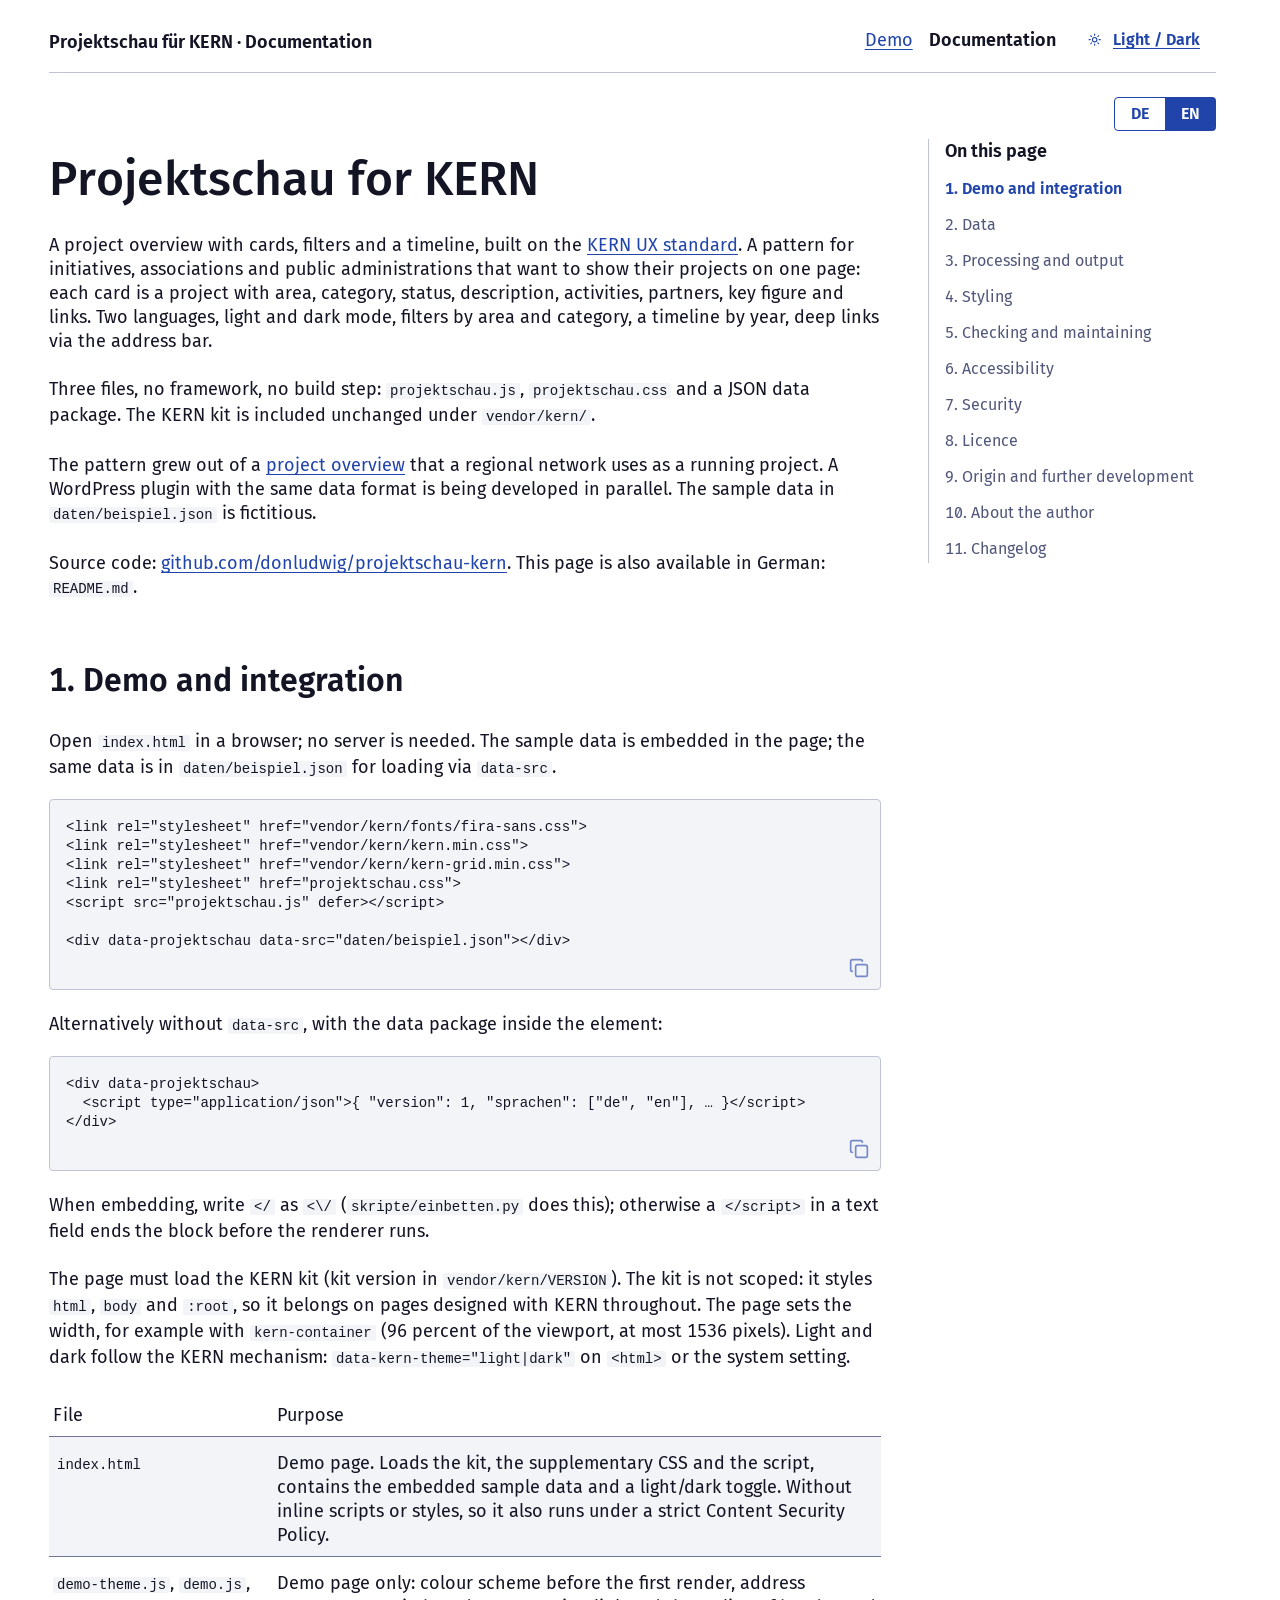
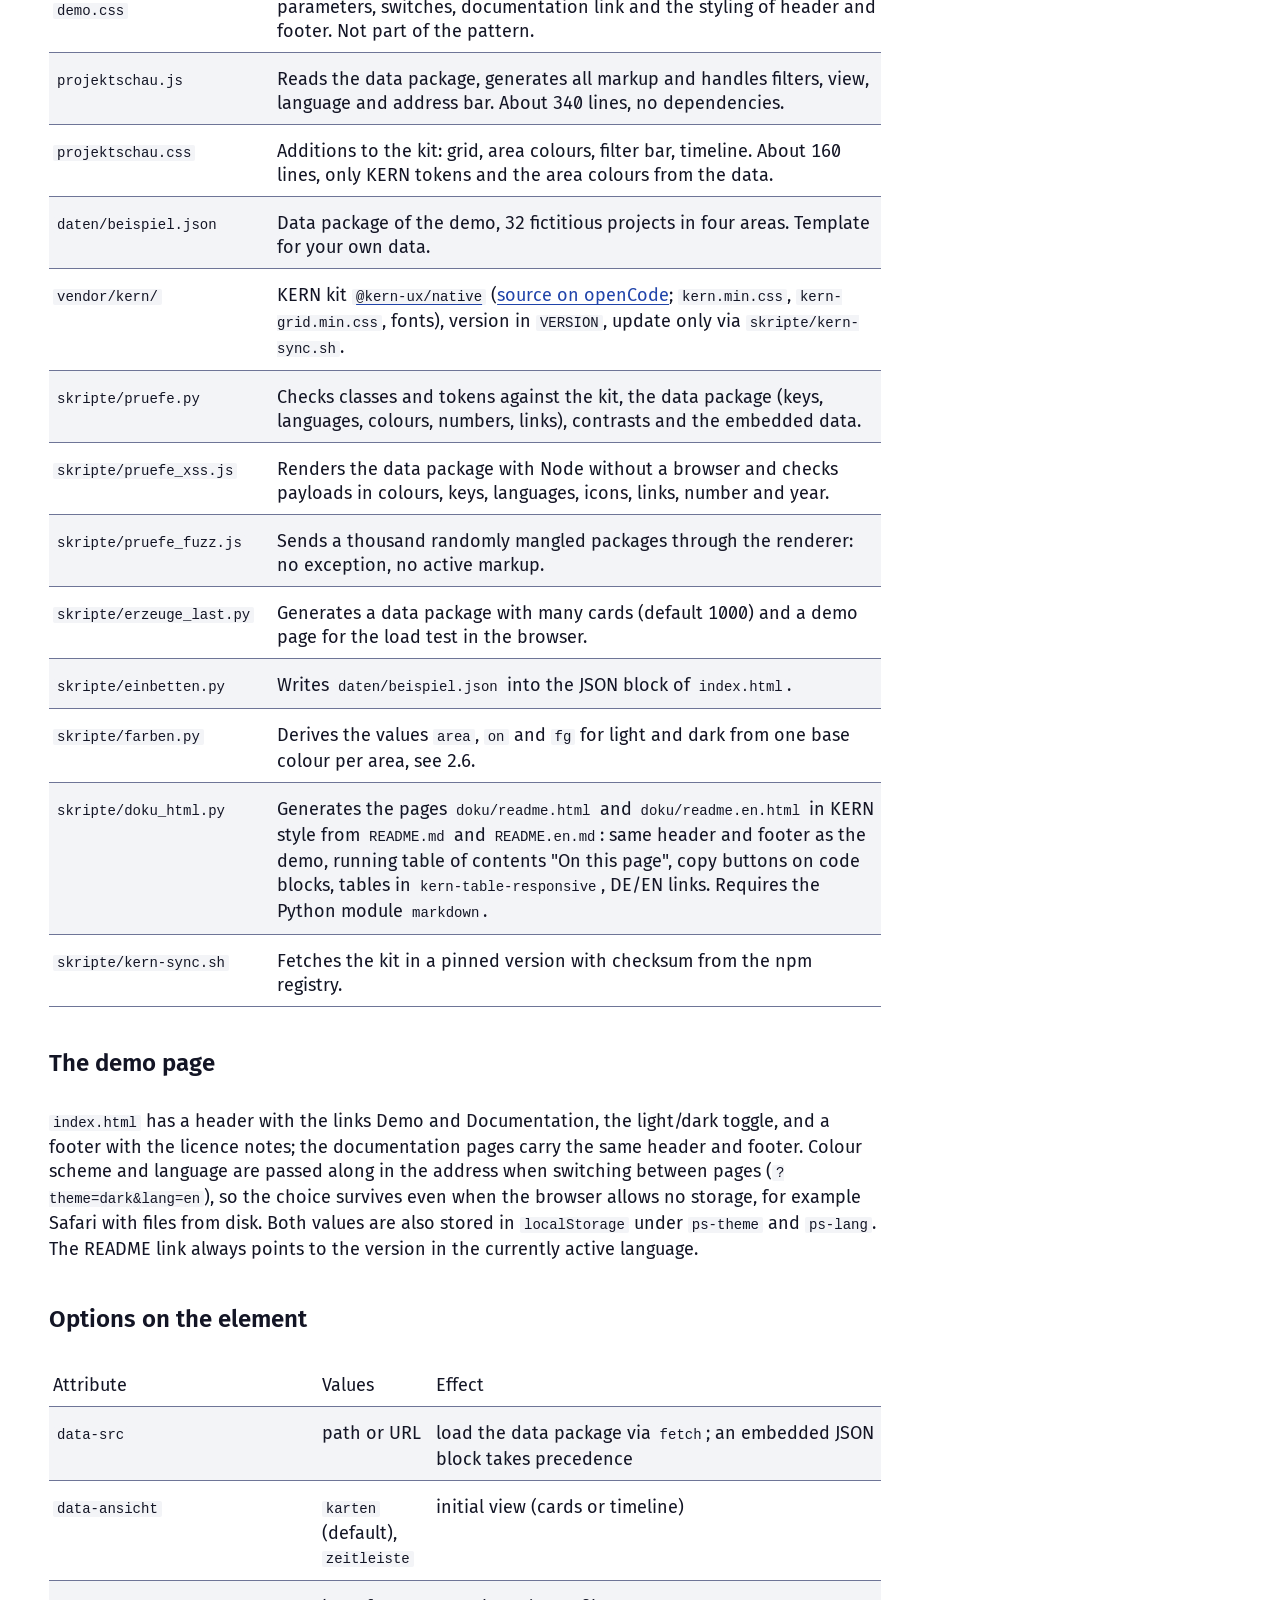
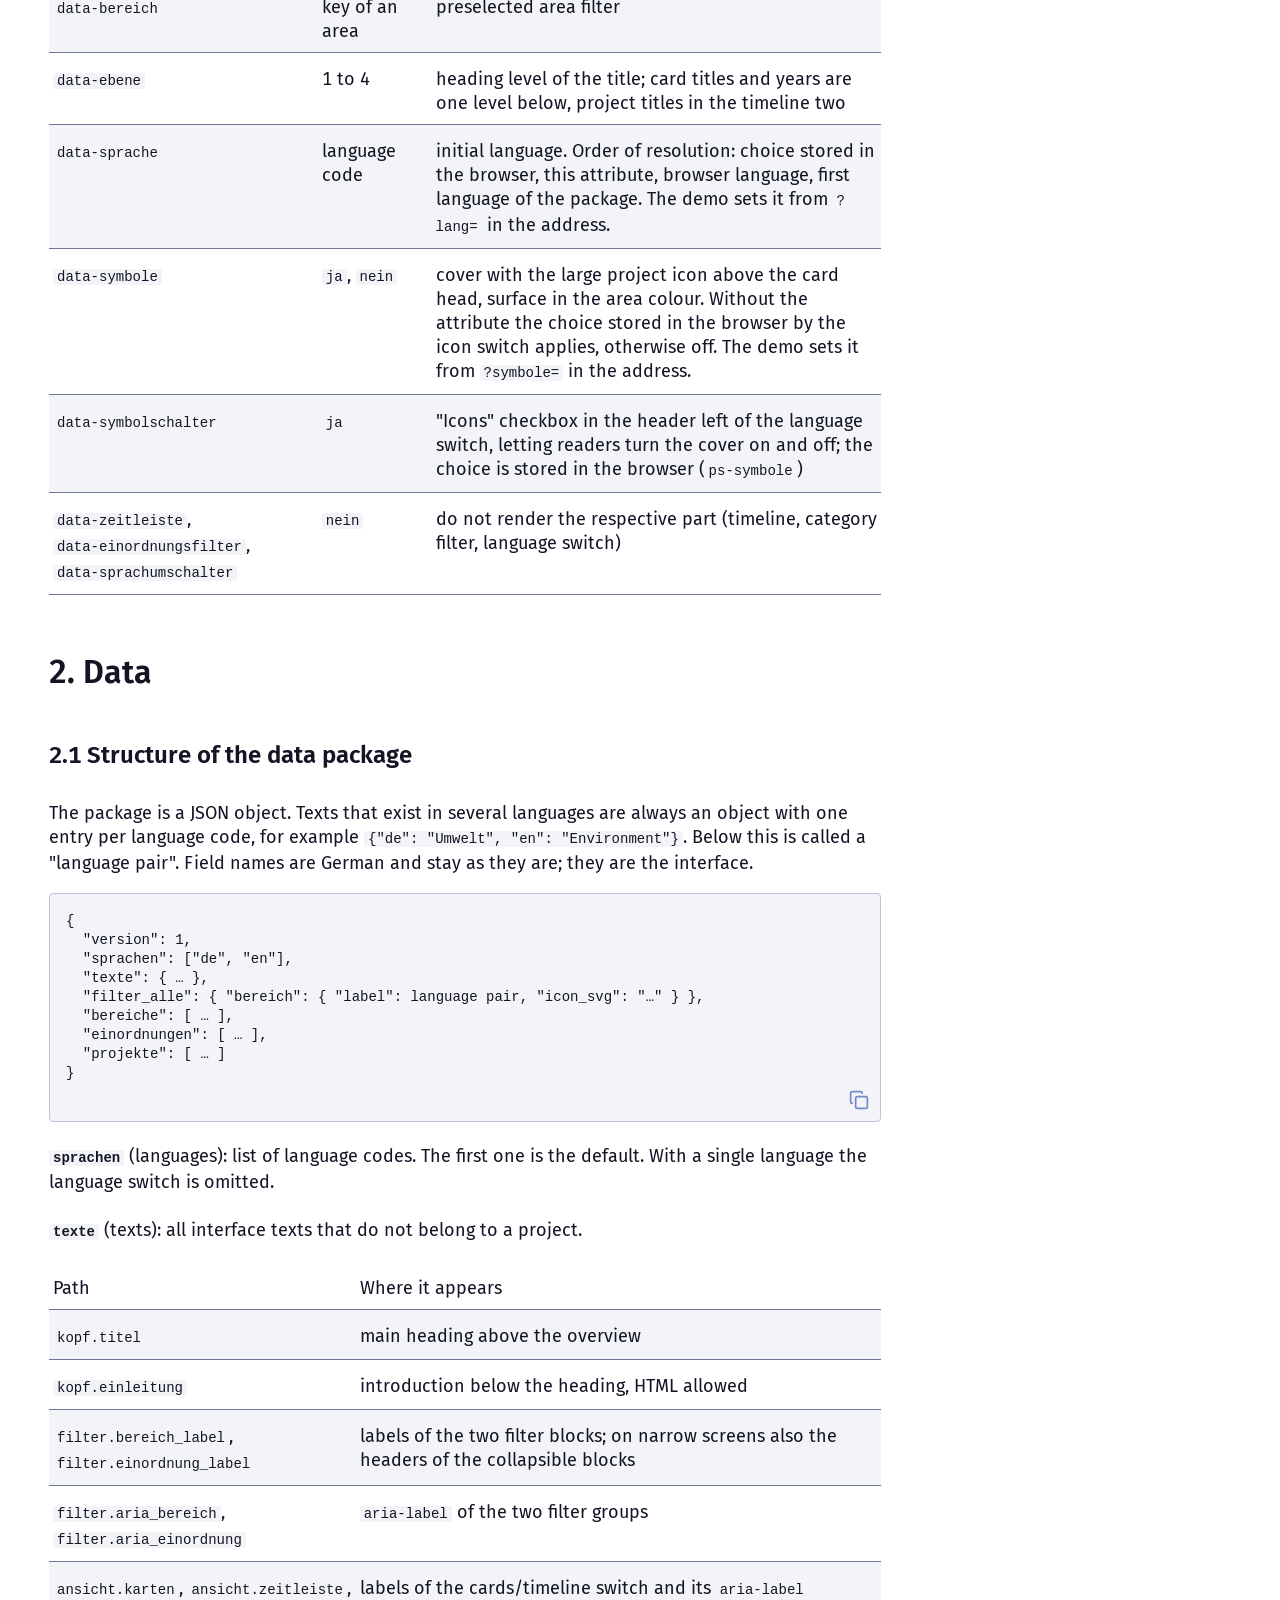
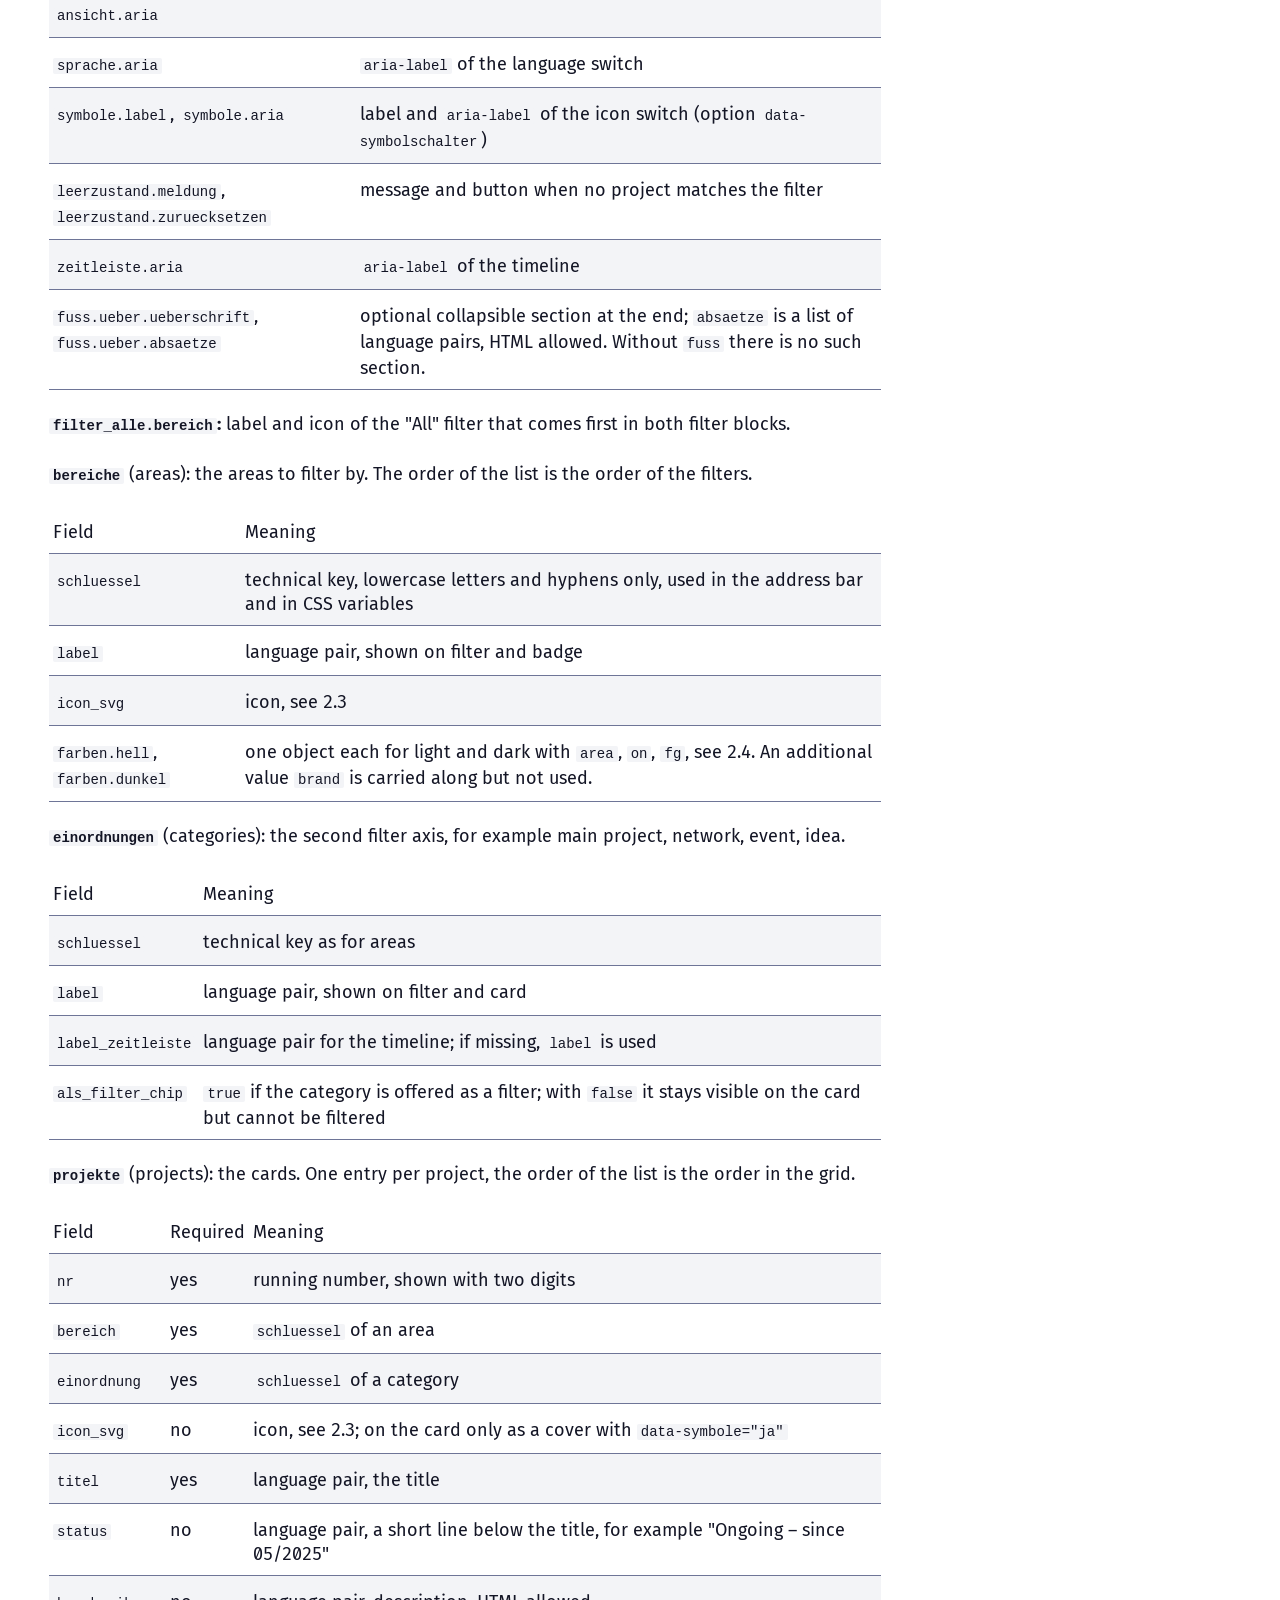
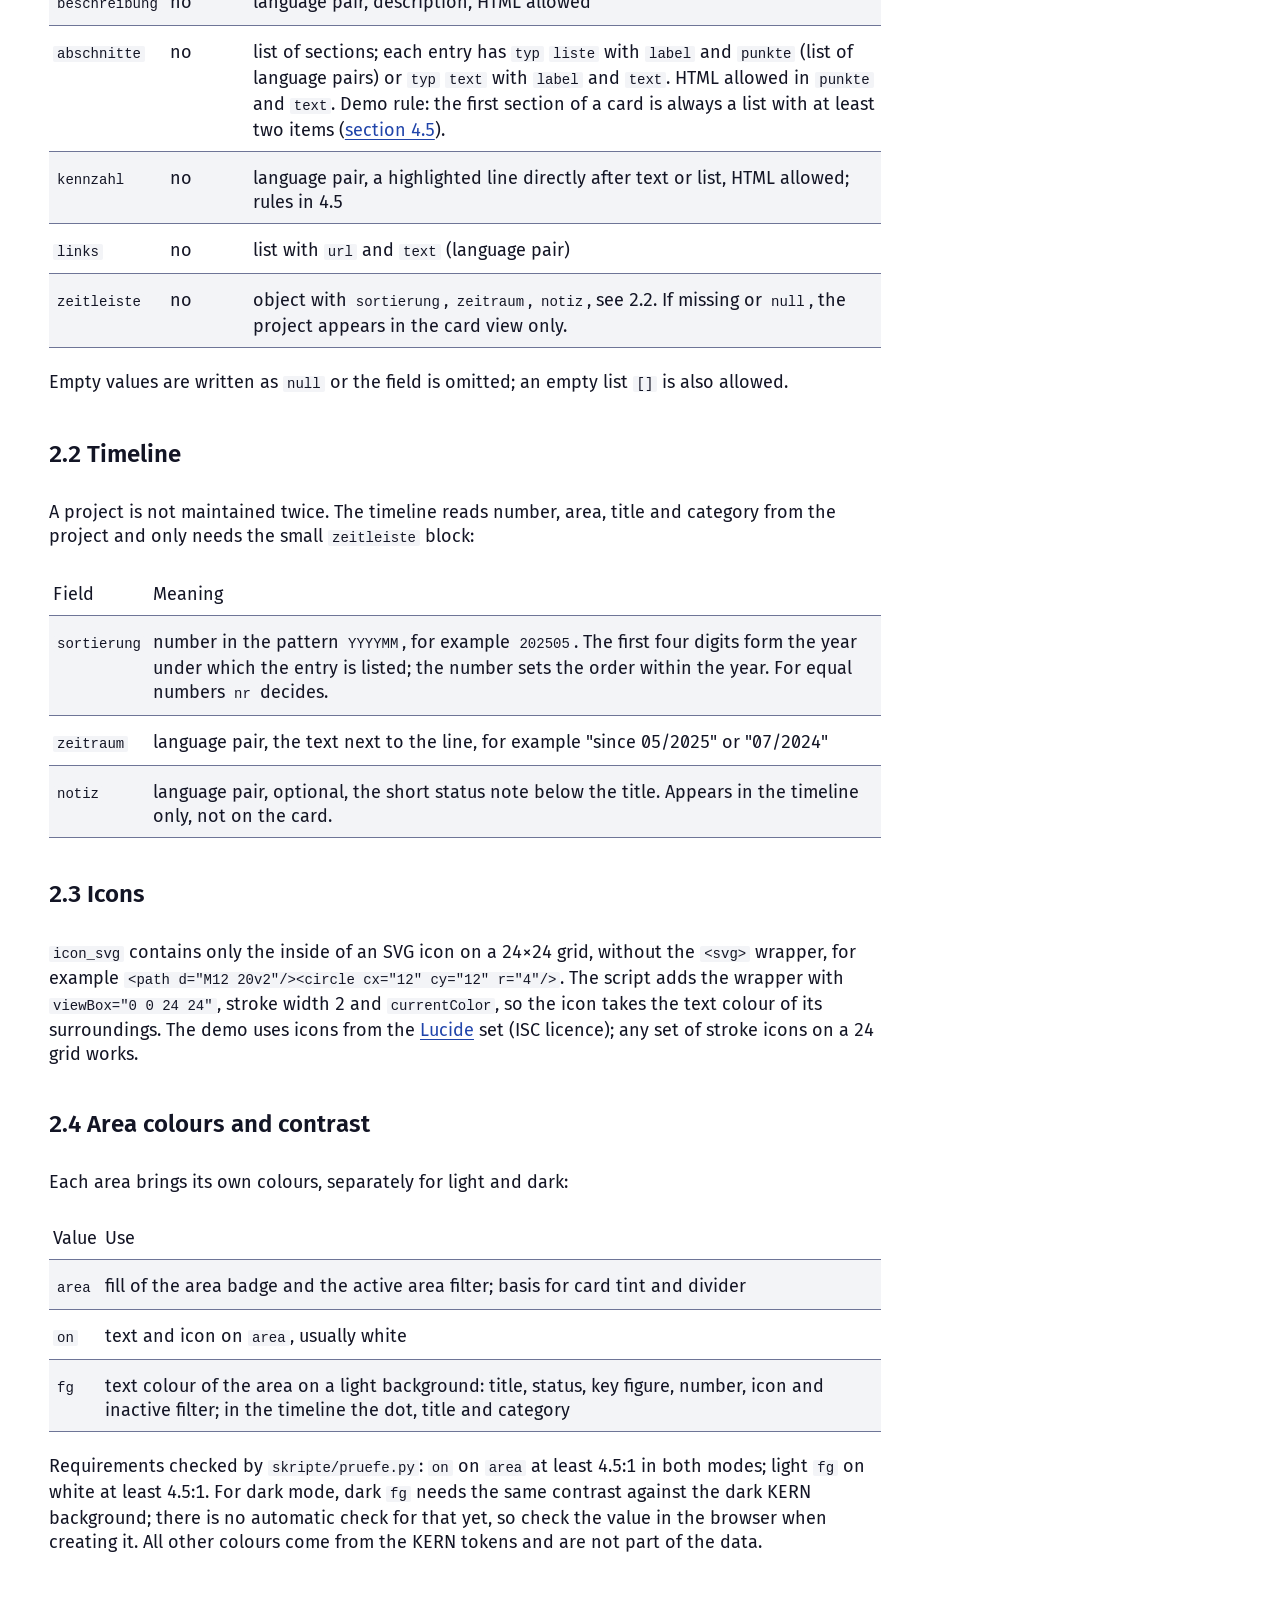
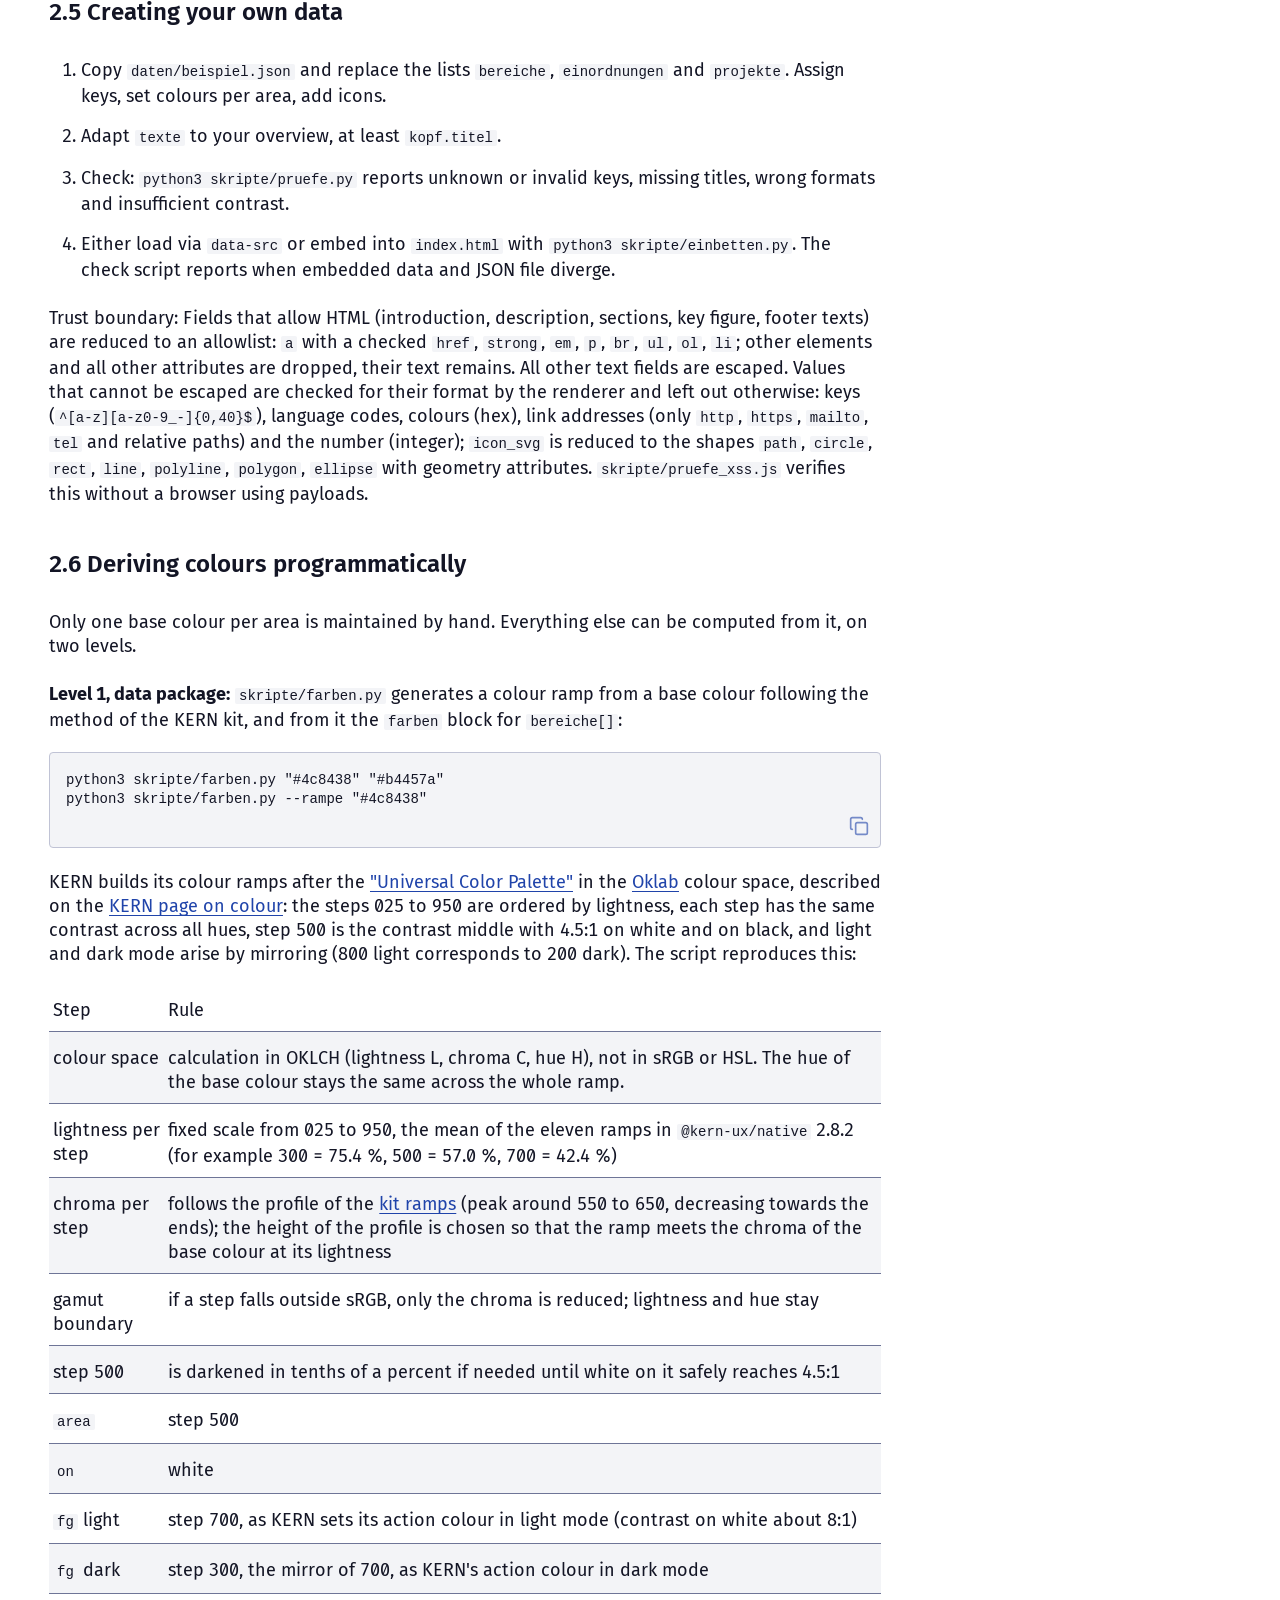
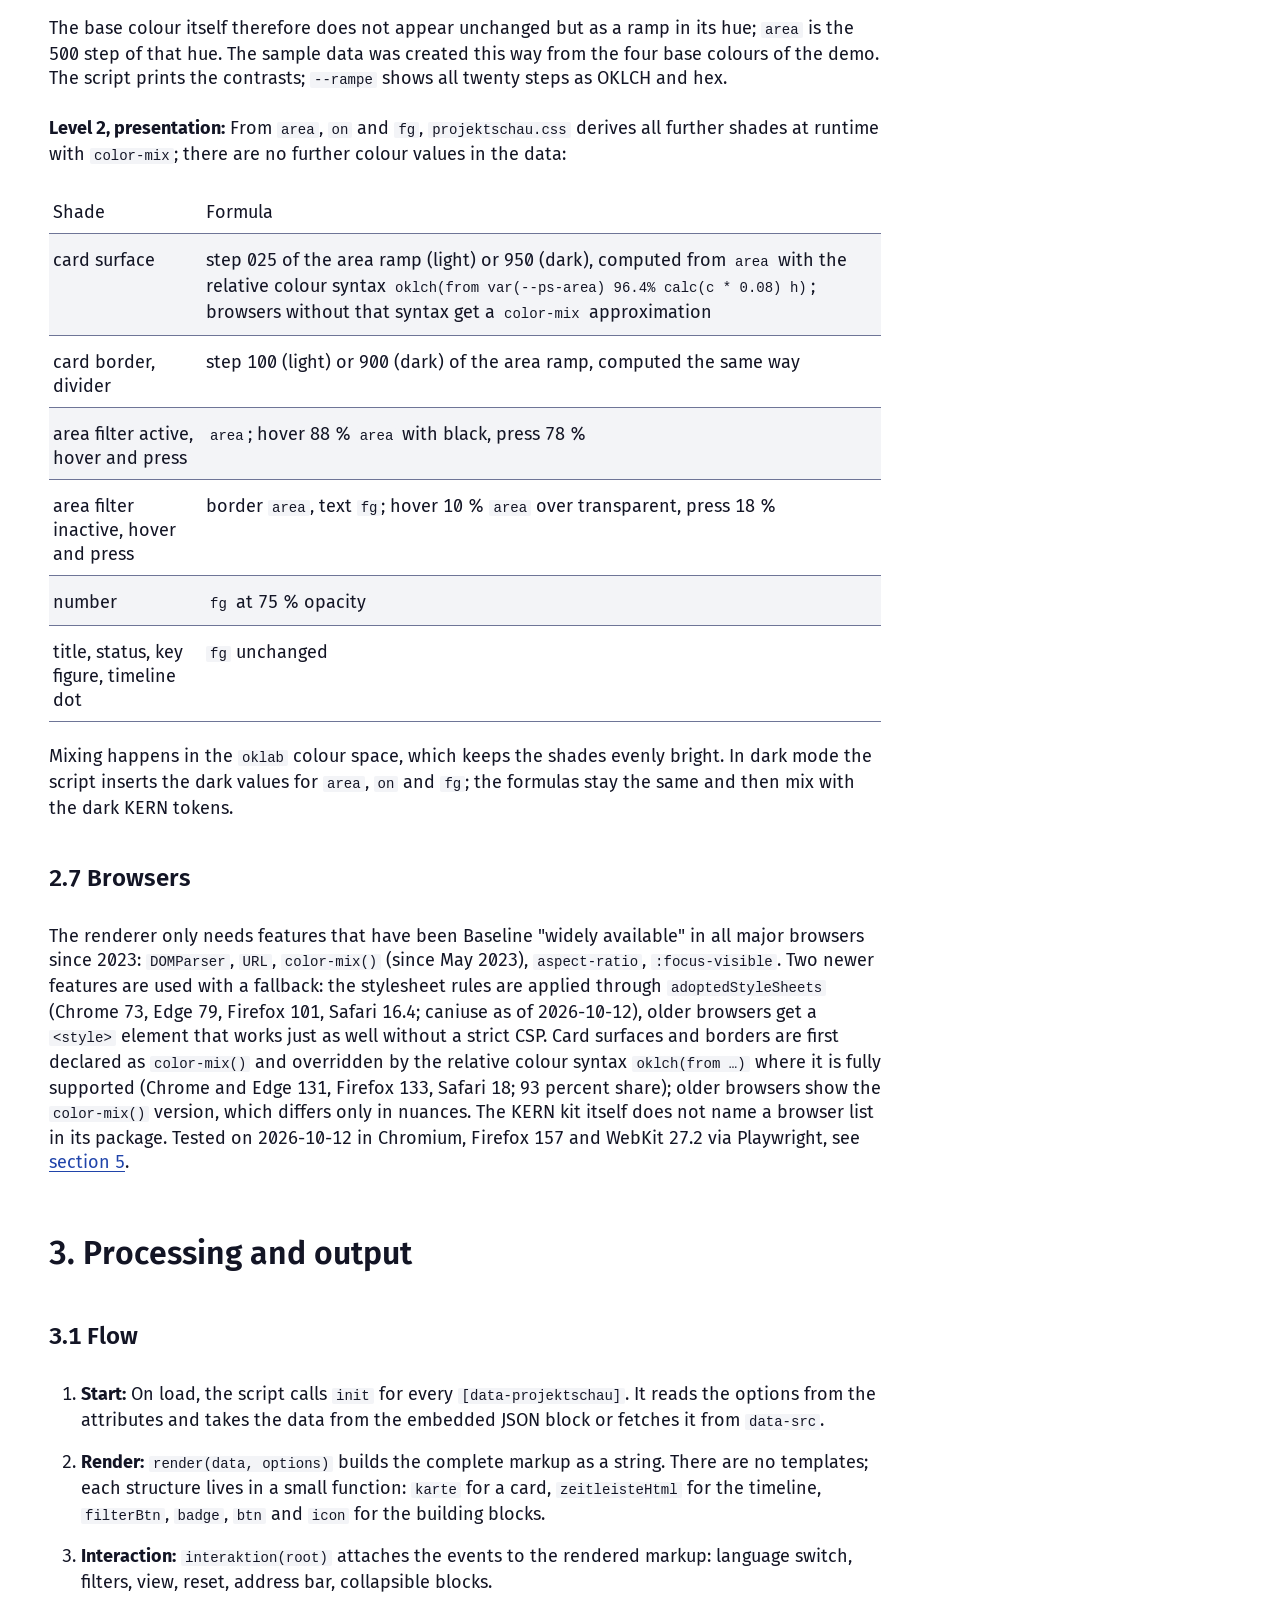
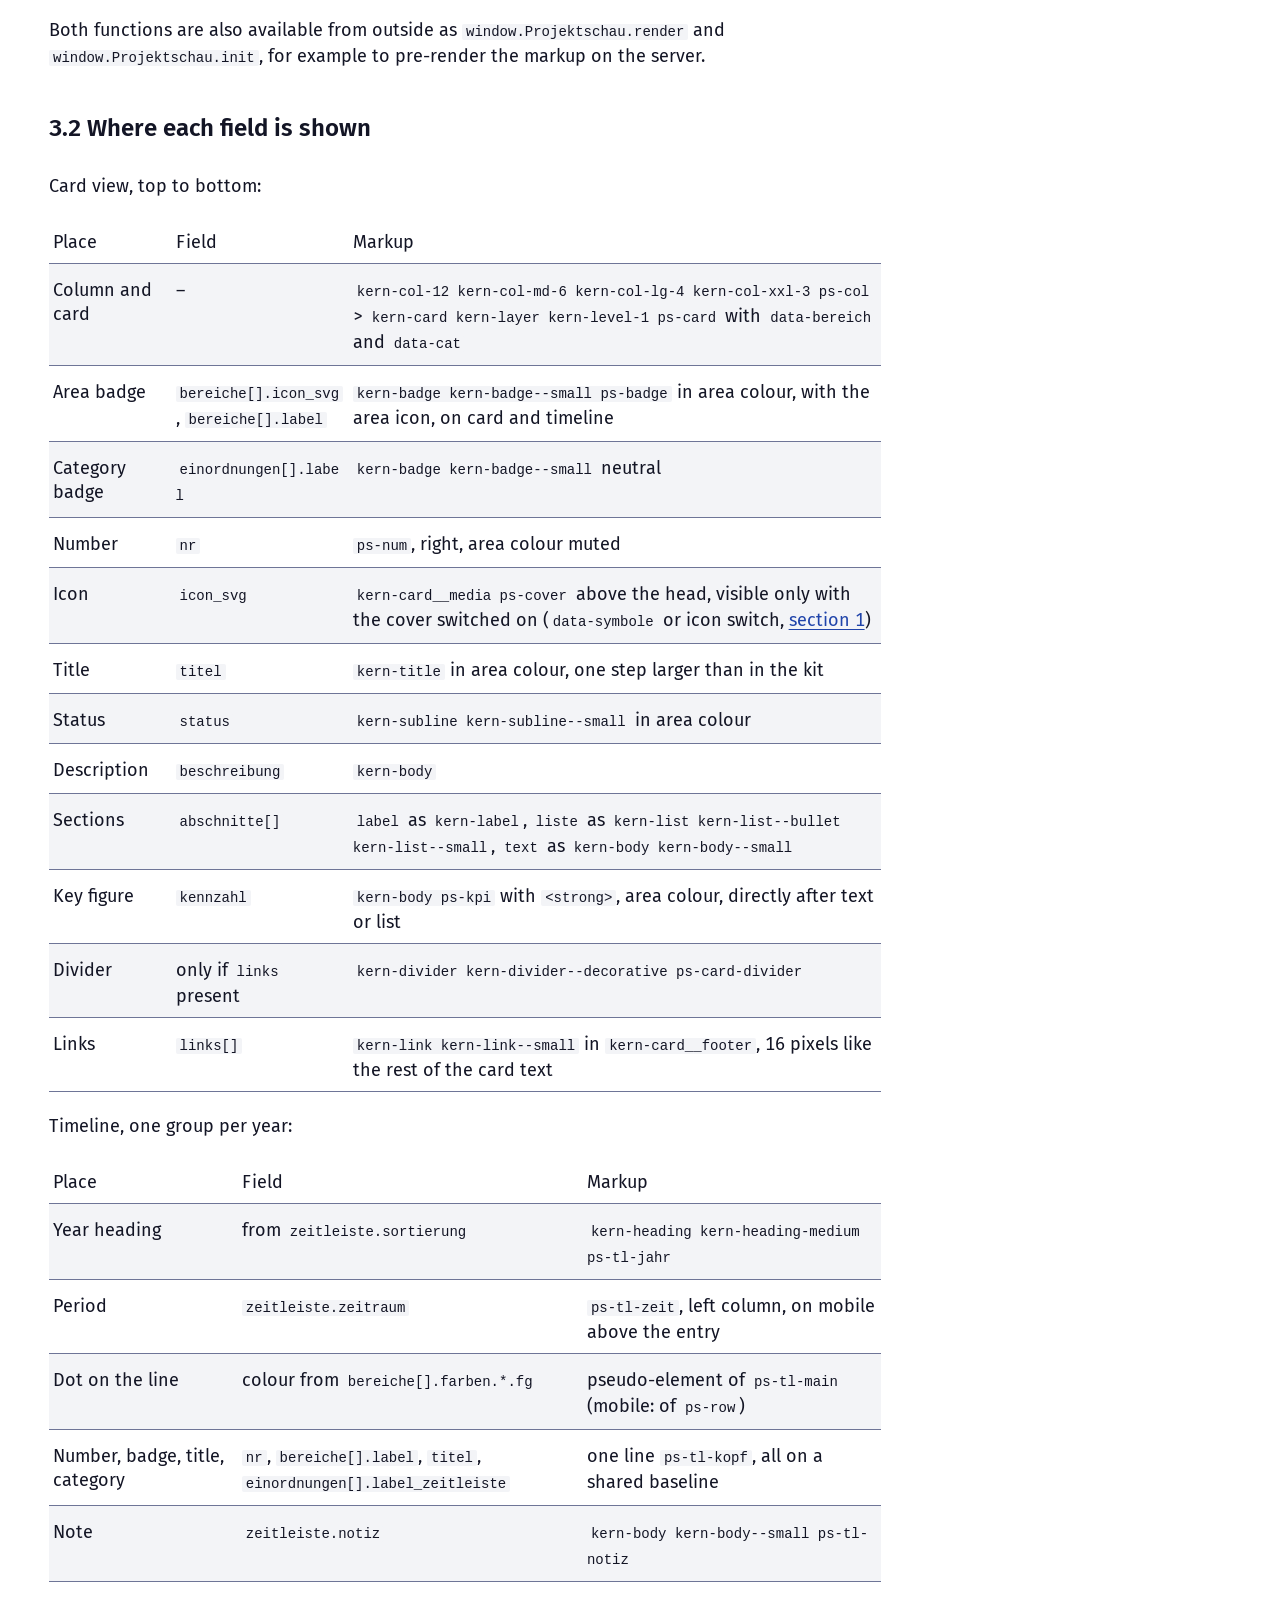
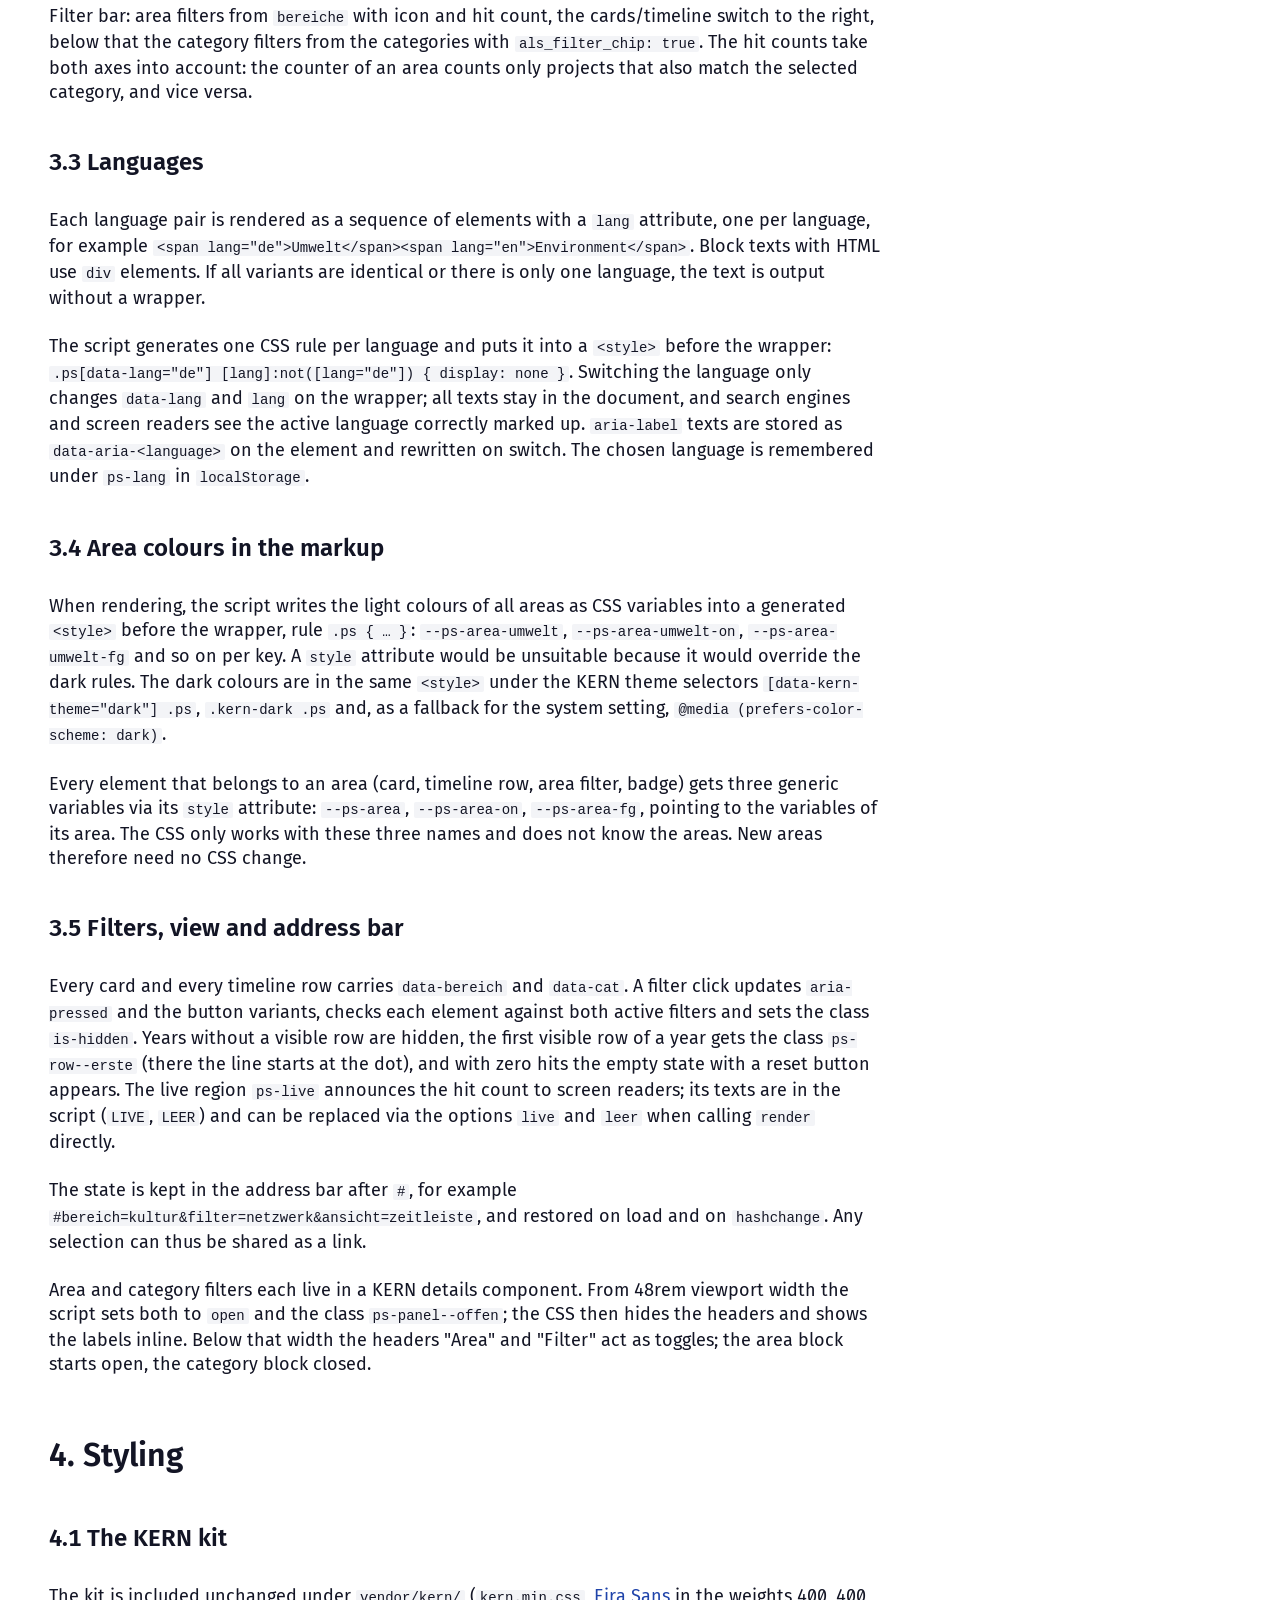
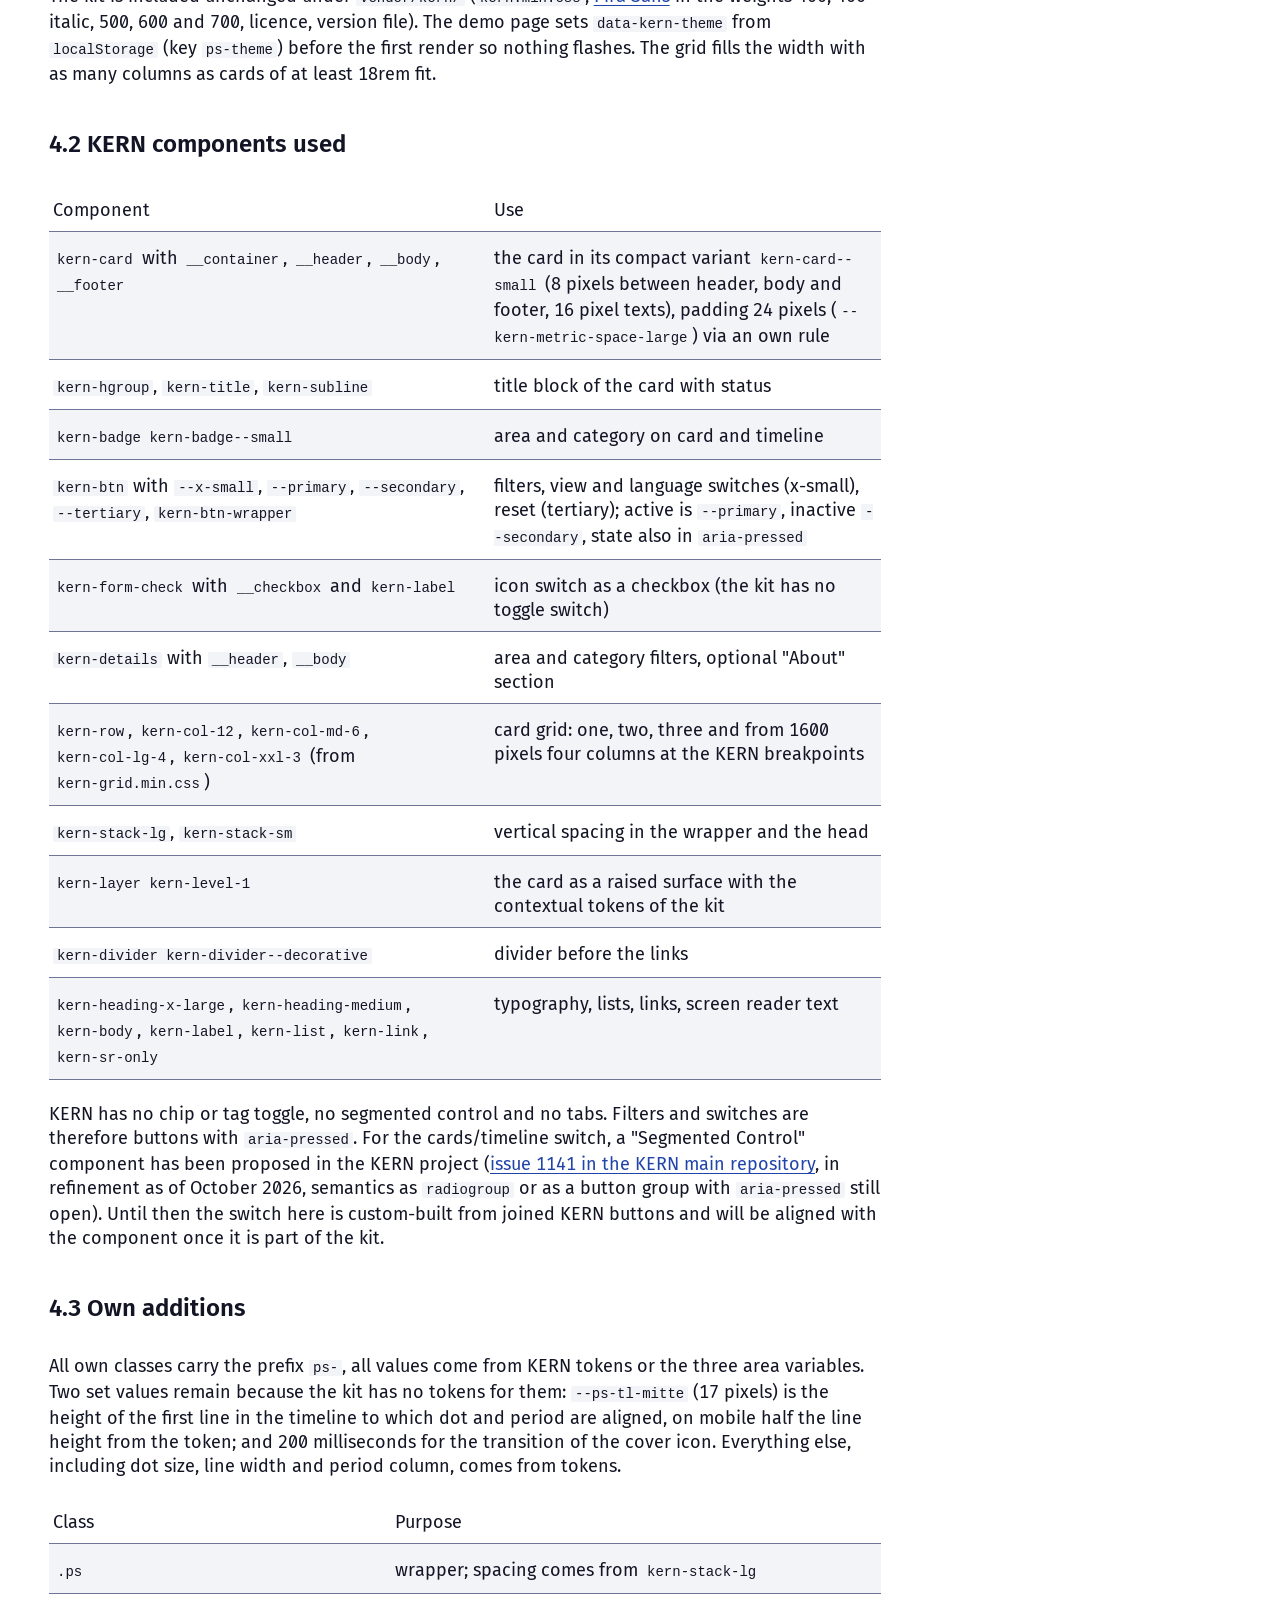
==== commit 42466007: "Herkunft ohne Namen des Netzwerks, Link bleibt Co-Authored-By: Claude Opus 5.5 <noreply@anthropic.co" ====
--- a/doku/readme.en.html
+++ b/doku/readme.en.html
@@ -96,7 +96,7 @@
 <h1 class="kern-heading-x-large" id="projektschau-for-kern">Projektschau for KERN</h1>
 <p class="kern-body">A project overview with cards, filters and a timeline, built on the <a class="kern-link" rel="noopener" href="https://www.kern-ux.de">KERN UX standard</a>. A pattern for initiatives, associations and public administrations that want to show their projects on one page: each card is a project with area, category, status, description, activities, partners, key figure and links. Two languages, light and dark mode, filters by area and category, a timeline by year, deep links via the address bar.</p>
 <p class="kern-body">Three files, no framework, no build step: <code>projektschau.js</code>, <code>projektschau.css</code> and a JSON data package. The KERN kit is included unchanged under <code>vendor/kern/</code>.</p>
-<p class="kern-body">The pattern grew out of the <a class="kern-link" rel="noopener" href="https://ankerpunkt-hoherflaeming.de/projekte/">project overview of the Ankerpunkt Hoher Fläming</a>, which is in use there as a running project. A WordPress plugin with the same data format is being developed in parallel. The sample data in <code>daten/beispiel.json</code> is fictitious.</p>
+<p class="kern-body">The pattern grew out of a <a class="kern-link" rel="noopener" href="https://ankerpunkt-hoherflaeming.de/projekte/">project overview</a> that a regional network uses as a running project. A WordPress plugin with the same data format is being developed in parallel. The sample data in <code>daten/beispiel.json</code> is fictitious.</p>
 <p class="kern-body">Source code: <a class="kern-link" rel="noopener" href="https://github.com/donludwig/projektschau-kern">github.com/donludwig/projektschau-kern</a>. This page is also available in German: <code>README.md</code>.</p>
 <h2 class="kern-heading-large" id="1-demo-and-integration">1. Demo and integration</h2>
 <p class="kern-body">Open <code>index.html</code> in a browser; no server is needed. The sample data is embedded in the page; the same data is in <code>daten/beispiel.json</code> for loading via <code>data-src</code>.</p>
@@ -1361,7 +1361,7 @@
 <p class="kern-body">Code and documentation: <a class="kern-link" href="../LICENSE">EUPL-1.2</a> (<a class="kern-link" rel="noopener" href="https://eupl.eu/1.2/en/">licence text at the EU</a>). KERN kit: EUPL-1.2 (<code>vendor/kern/LICENSE.md</code>). <a class="kern-link" rel="noopener" href="https://github.com/mozilla/Fira">Fira Sans</a>: <a class="kern-link" rel="noopener" href="https://openfontlicense.org">SIL Open Font License 1.1</a>. Icons in the sample data after <a class="kern-link" rel="noopener" href="https://lucide.dev">Lucide</a> (<a class="kern-link" rel="noopener" href="https://github.com/lucide-icons/lucide/blob/main/LICENSE">ISC</a>).</p>
 <h2 class="kern-heading-large" id="9-origin-and-further-development">9. Origin and further development</h2>
 <h3 class="kern-heading-medium" id="91-how-this-project-came-about">9.1 How this project came about</h3>
-<p class="kern-body">The starting point is the <a class="kern-link" rel="noopener" href="https://ankerpunkt-hoherflaeming.de/projekte/">project overview of the Ankerpunkt Hoher Fläming</a>, which is in use there as a running project; a WordPress plugin is being developed from it in parallel. From there come the data package format, the logic for filters, timeline, languages and address bar, and the design decisions that were transferred to KERN here. The KERN pattern was created with Claude Code, Anthropic's command line tool. The roles: the user sets direction, standards and decisions and checks every state in the browser; the AI reads the sources (<a class="kern-link" rel="noopener" href="https://www.npmjs.com/package/@kern-ux/native">KERN kit</a>, <a class="kern-link" rel="noopener" href="https://www.kern-ux.de">KERN documentation</a>, <a class="kern-link" rel="noopener" href="https://katalog.kern-ux.de/de/nutzungsbedingungen">catalogue terms</a>, the existing project overview), writes code and documentation, measures in the browser and explains what is kit and what is custom.</p>
+<p class="kern-body">The starting point is a <a class="kern-link" rel="noopener" href="https://ankerpunkt-hoherflaeming.de/projekte/">project overview</a> that a regional network uses as a running project; a WordPress plugin is being developed from it in parallel. From there come the data package format, the logic for filters, timeline, languages and address bar, and the design decisions that were transferred to KERN here. The KERN pattern was created with Claude Code, Anthropic's command line tool. The roles: the user sets direction, standards and decisions and checks every state in the browser; the AI reads the sources (<a class="kern-link" rel="noopener" href="https://www.npmjs.com/package/@kern-ux/native">KERN kit</a>, <a class="kern-link" rel="noopener" href="https://www.kern-ux.de">KERN documentation</a>, <a class="kern-link" rel="noopener" href="https://katalog.kern-ux.de/de/nutzungsbedingungen">catalogue terms</a>, the existing project overview), writes code and documentation, measures in the browser and explains what is kit and what is custom.</p>
 <p class="kern-body">The process in stages:</p>
 <ol class="kern-list kern-list--number">
 <li><strong>Plan:</strong> First, plan mode was used to clarify what is realistic. Result: a self-contained project, EUPL-1.2 because of the catalogue terms, a standalone demo, target KERN catalogue.</li>
@@ -1409,7 +1409,7 @@
 <li><strong>Scoping the kit:</strong> pages not designed with KERN would need a kit scoped to the wrapper. That is deliberately not part of the pattern.</li>
 </ul>
 <h2 class="kern-heading-large" id="10-about-the-author">10. About the author</h2>
-<div class="doku-autor"><img class="doku-foto" alt="Don Ludwig" src="don-ludwig.jpg" width="320" height="320" /><div class="kern-stack-sm"><p class="kern-body">Feedback, questions or just saying hello: I'd be glad to hear from you.</p><p class="kern-body">Don Ludwig, freelance UX designer. I build design systems, accompany agile product development and work on making the collaboration between design and development better. My process: think user-centred, work iteratively, understand technical constraints instead of ignoring them. For this pattern I worked with Claude Code; <a class="kern-link" href="#9-origin-and-further-development">section 9</a> describes how. This pattern grew out of the project overview of the <a class="kern-link" rel="noopener" href="https://ankerpunkt-hoherflaeming.de/">Ankerpunkt Hoher Fläming</a>, a regional network in Brandenburg; a WordPress plugin with the same data format is in progress.</p><ul class="kern-list kern-list--horizontal doku-autor-links"><li><a class="kern-link" rel="noopener" href="https://www.linkedin.com/in/donludwig/">LinkedIn</a></li><li><a class="kern-link" href="mailto:don@thinkrepeat.com">don@thinkrepeat.com</a></li><li><a class="kern-link" rel="noopener" href="https://thinkrepeat.com">thinkrepeat.com</a></li><li><a class="kern-link" rel="noopener" href="https://github.com/donludwig">GitHub</a></li></ul></div></div>
+<div class="doku-autor"><img class="doku-foto" alt="Don Ludwig" src="don-ludwig.jpg" width="320" height="320" /><div class="kern-stack-sm"><p class="kern-body">Feedback, questions or just saying hello: I'd be glad to hear from you.</p><p class="kern-body">Don Ludwig, freelance UX designer. I build design systems, accompany agile product development and work on making the collaboration between design and development better. My process: think user-centred, work iteratively, understand technical constraints instead of ignoring them. For this pattern I worked with Claude Code; <a class="kern-link" href="#9-origin-and-further-development">section 9</a> describes how. This pattern grew out of the <a class="kern-link" rel="noopener" href="https://ankerpunkt-hoherflaeming.de/projekte/">project overview</a> of a regional network in Brandenburg; a WordPress plugin with the same data format is in progress.</p><ul class="kern-list kern-list--horizontal doku-autor-links"><li><a class="kern-link" rel="noopener" href="https://www.linkedin.com/in/donludwig/">LinkedIn</a></li><li><a class="kern-link" href="mailto:don@thinkrepeat.com">don@thinkrepeat.com</a></li><li><a class="kern-link" rel="noopener" href="https://thinkrepeat.com">thinkrepeat.com</a></li><li><a class="kern-link" rel="noopener" href="https://github.com/donludwig">GitHub</a></li></ul></div></div>
 <h2 class="kern-heading-large" id="11-changelog">11. Changelog</h2>
 <p class="kern-body">All notable changes are listed here, newest version first. The format follows <a class="kern-link" rel="noopener" href="https://keepachangelog.com/en/1.1.0/">Keep a Changelog</a>, version numbers follow <a class="kern-link" rel="noopener" href="https://semver.org/">semantic versioning</a>. Each version carries a name.</p>
 <h3 class="kern-heading-medium" id="010-musterstadt">0.1.0 "Musterstadt"</h3>
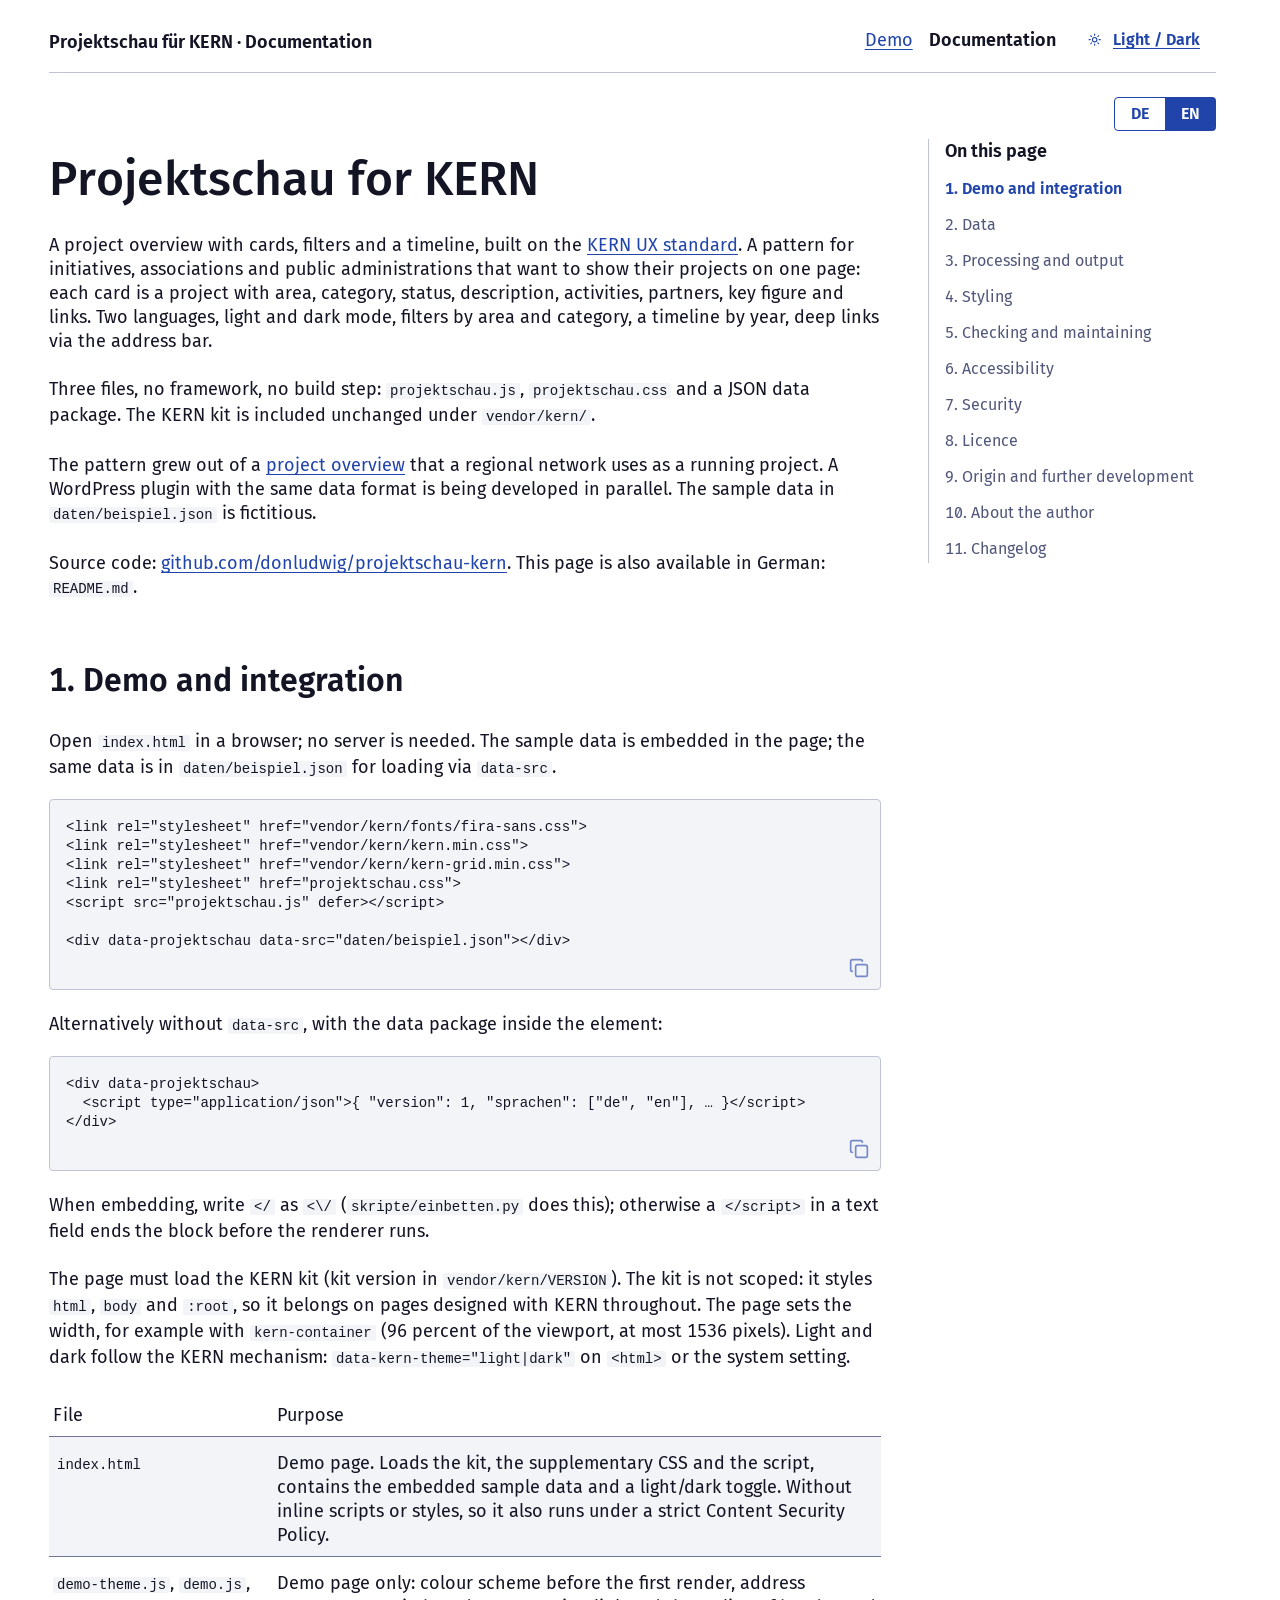
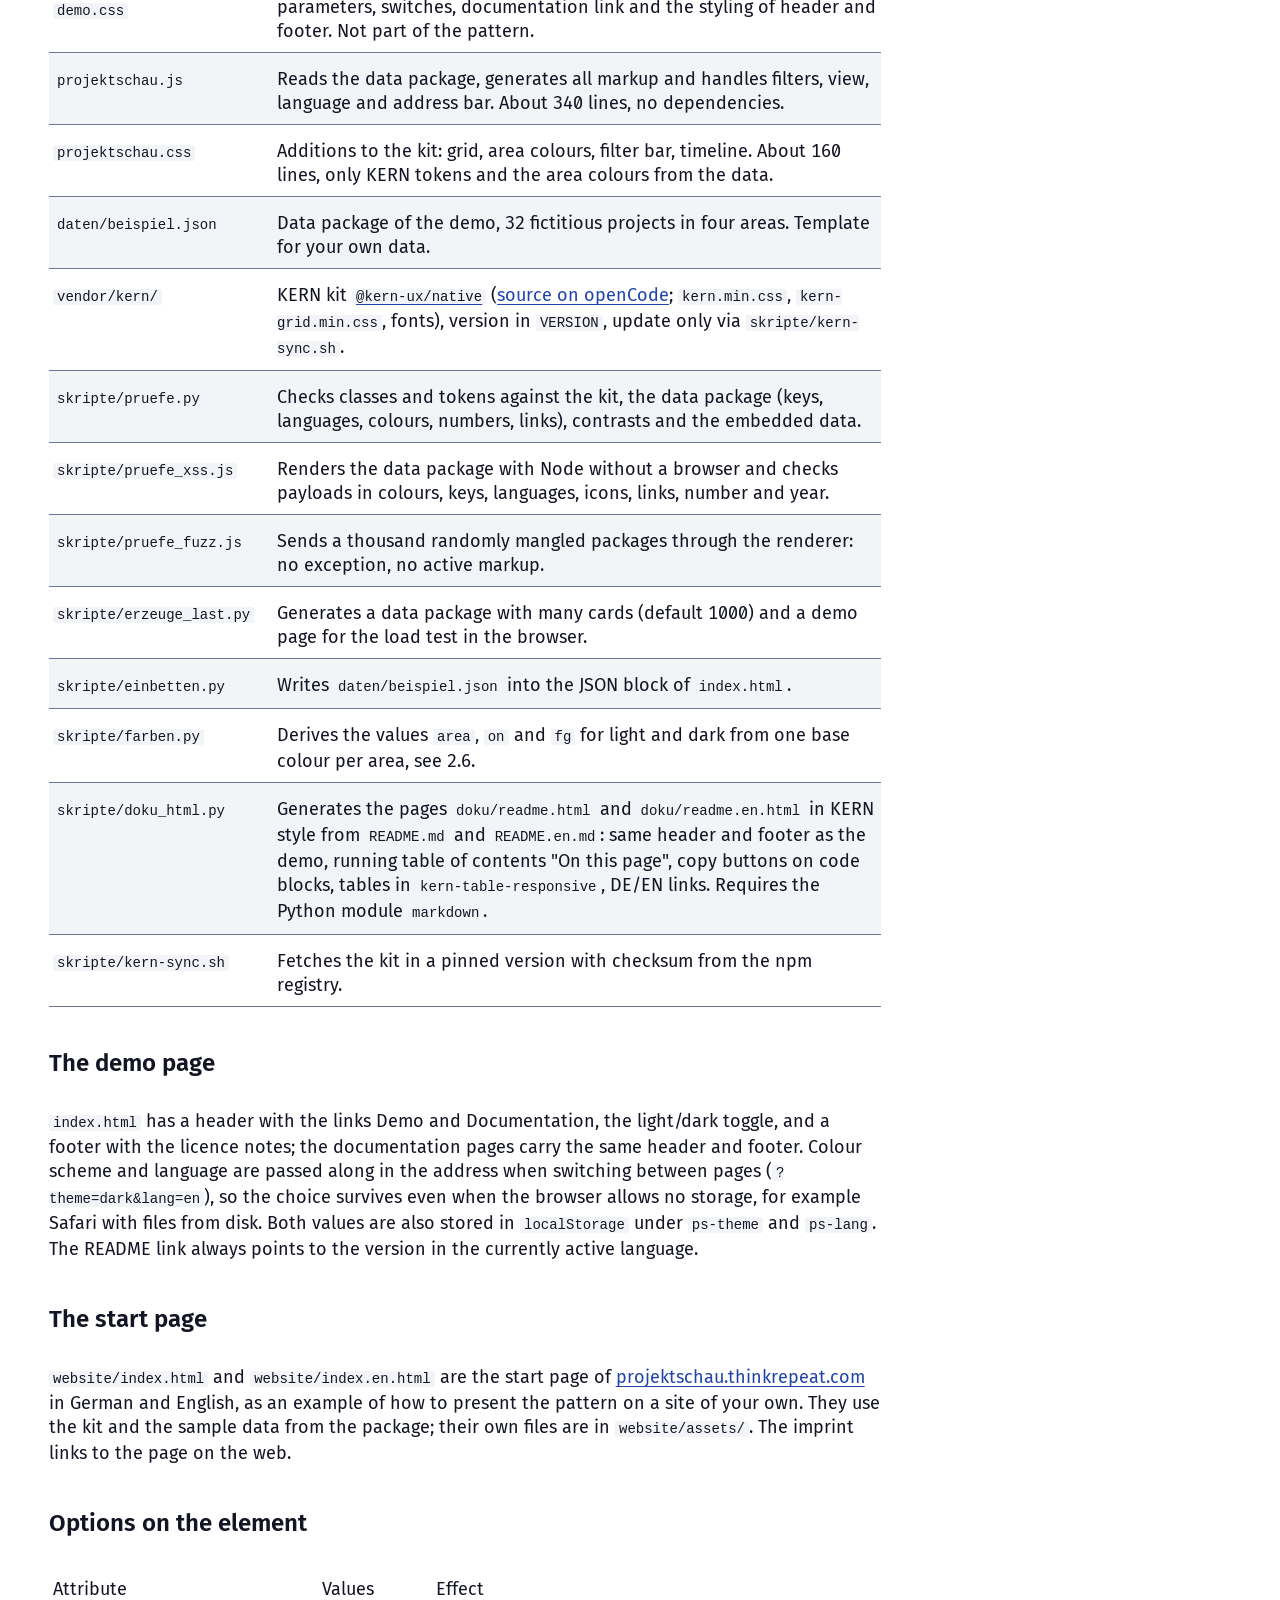
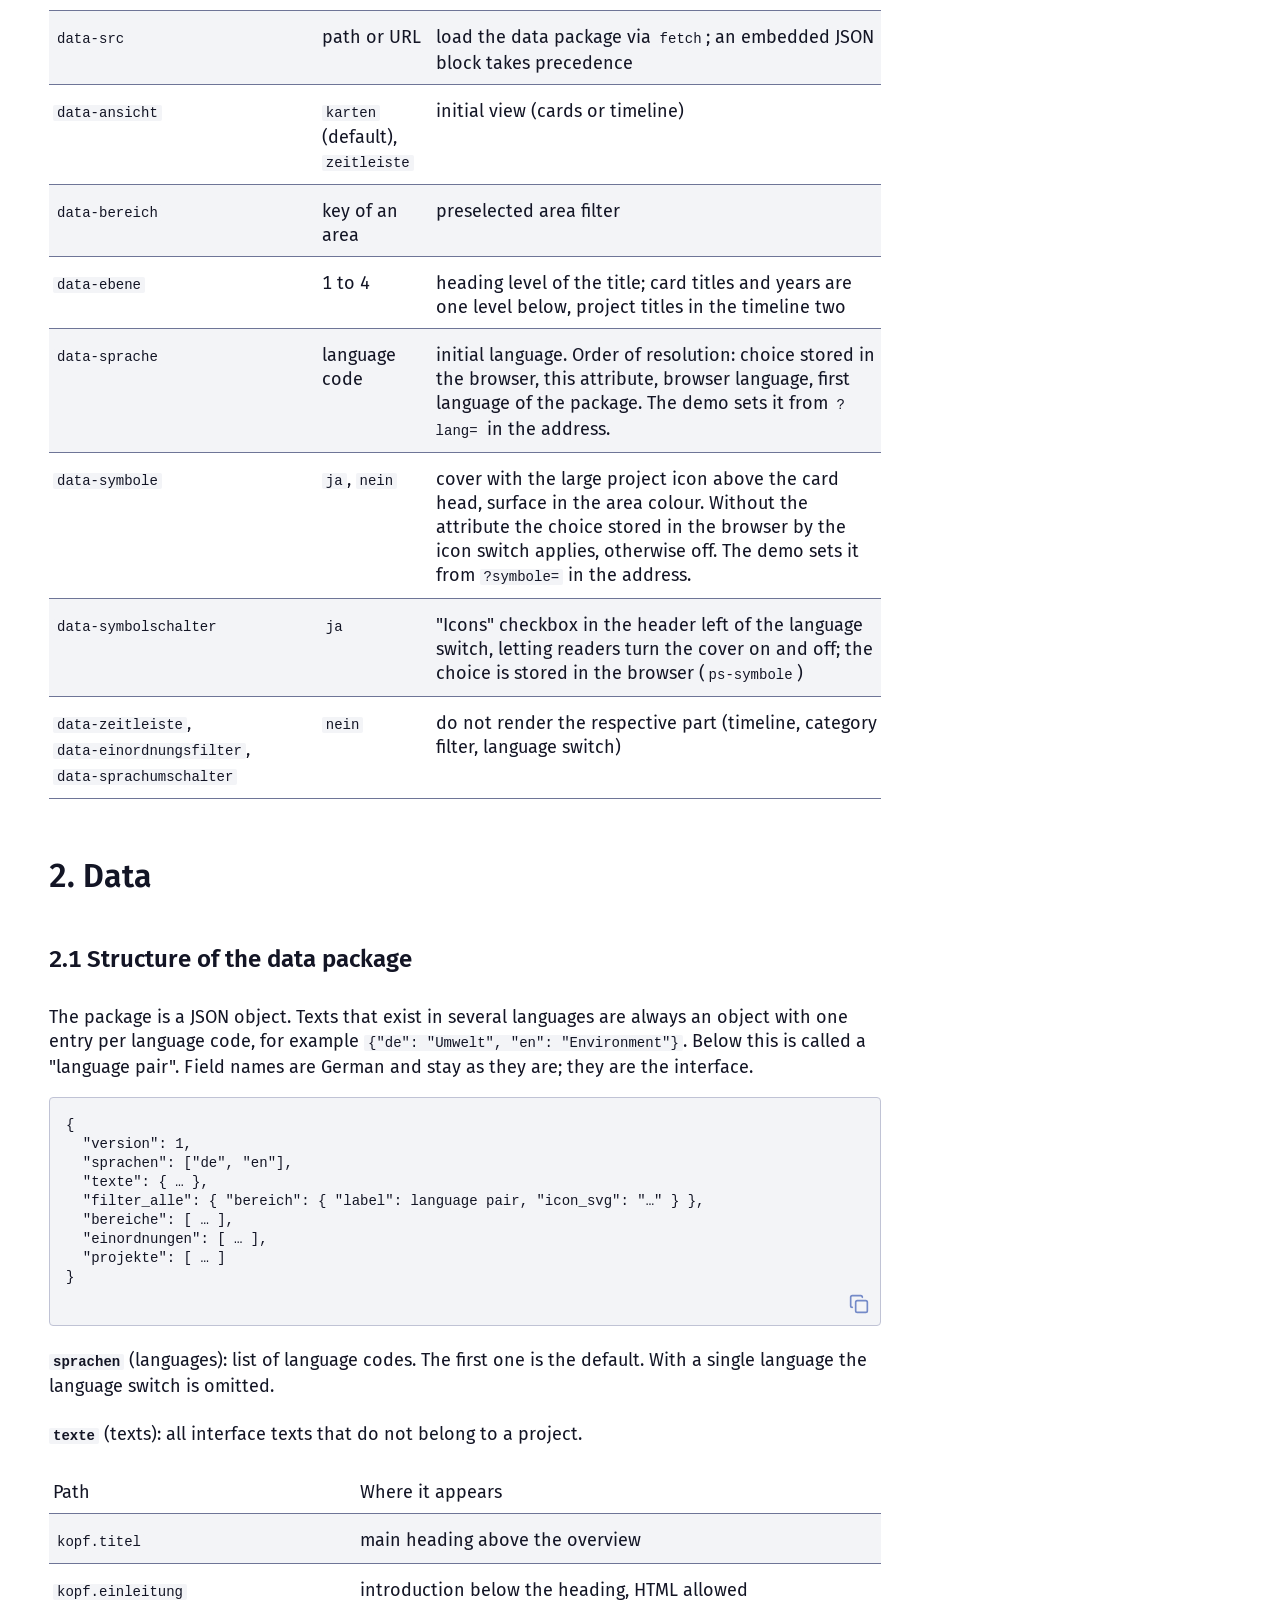
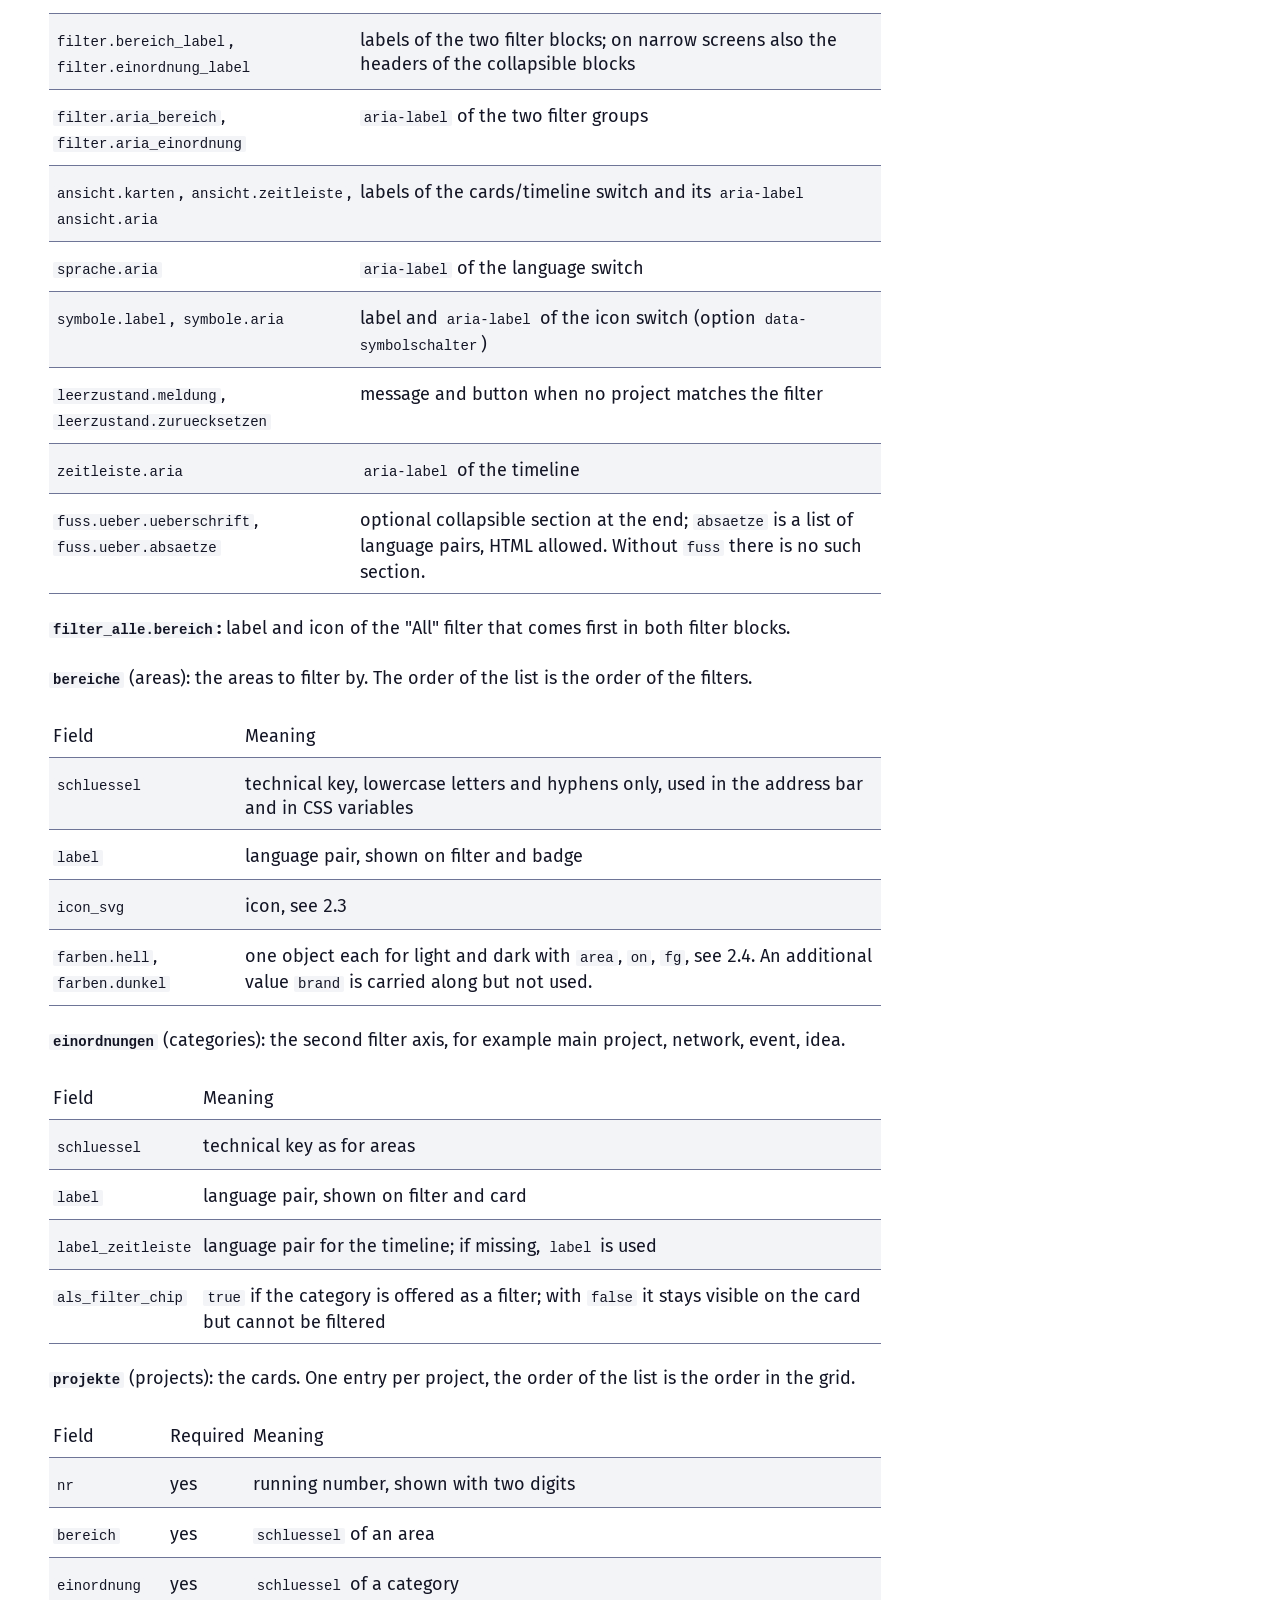
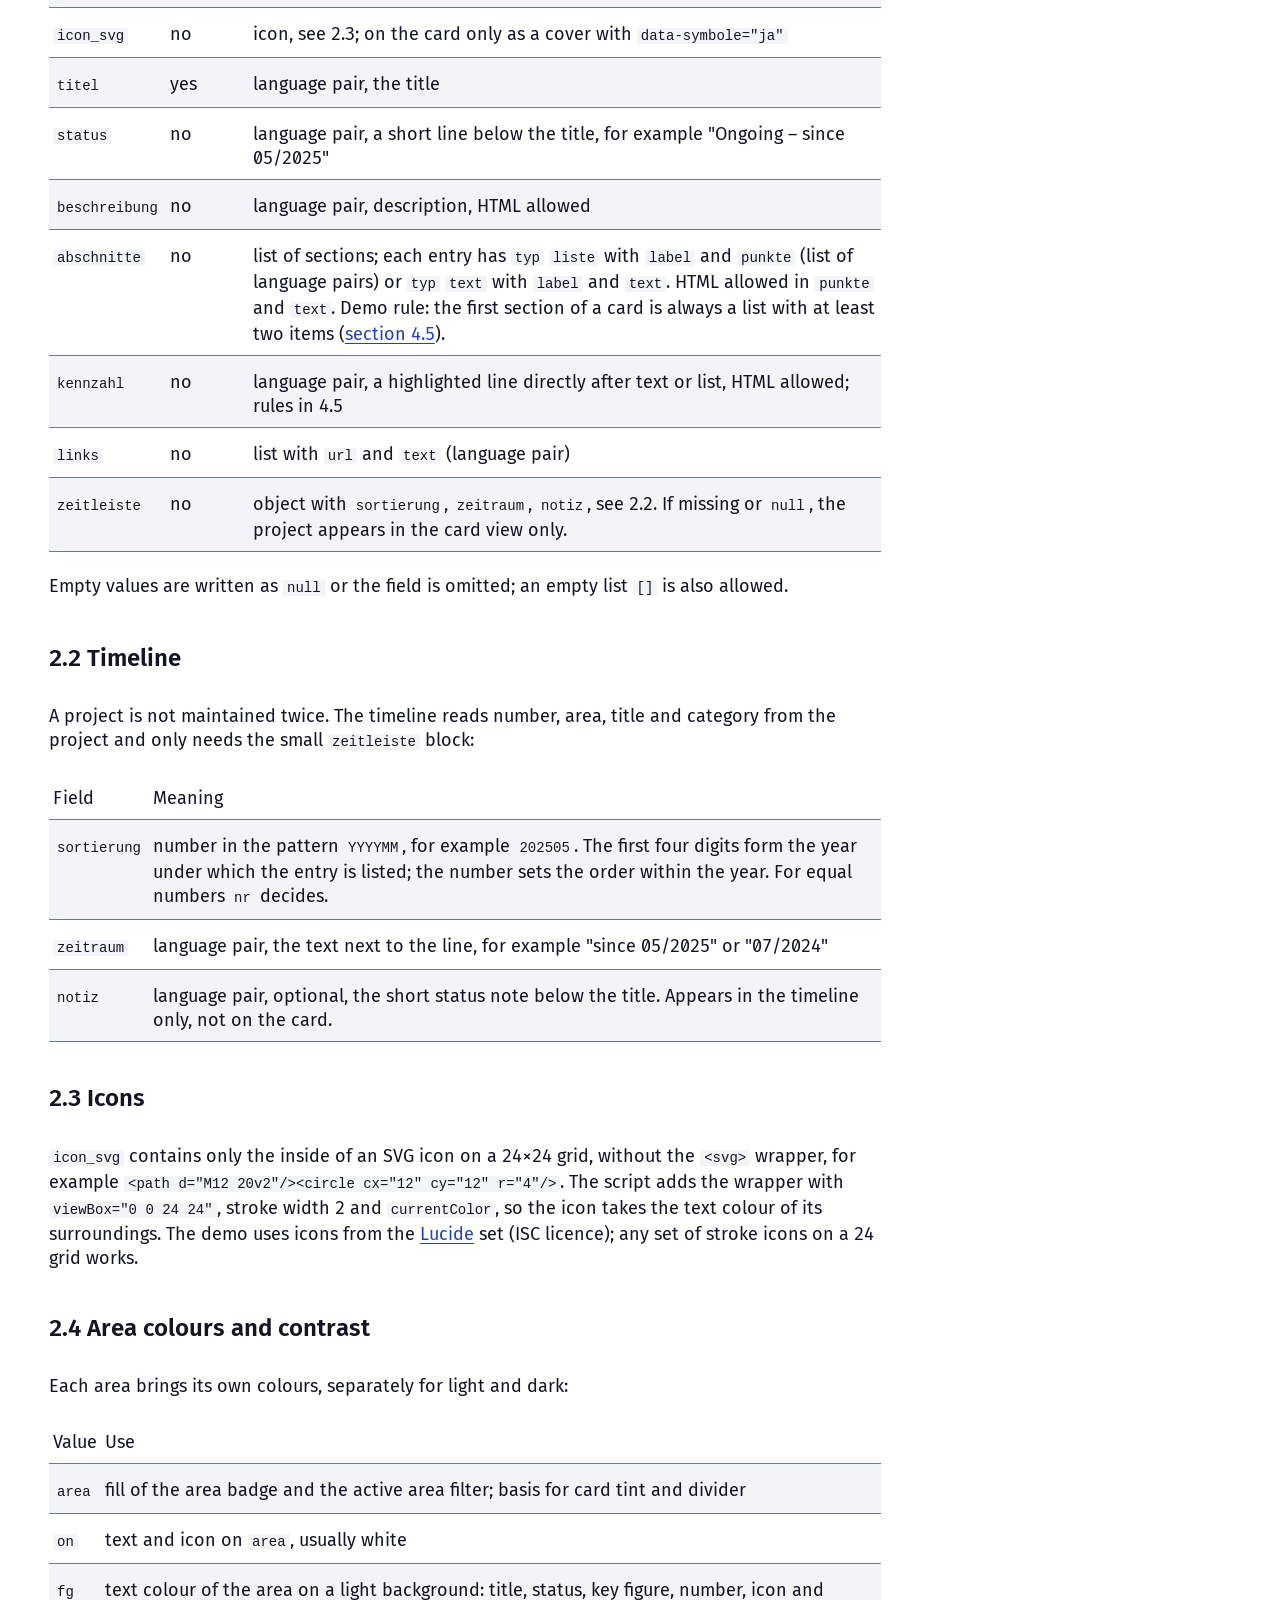
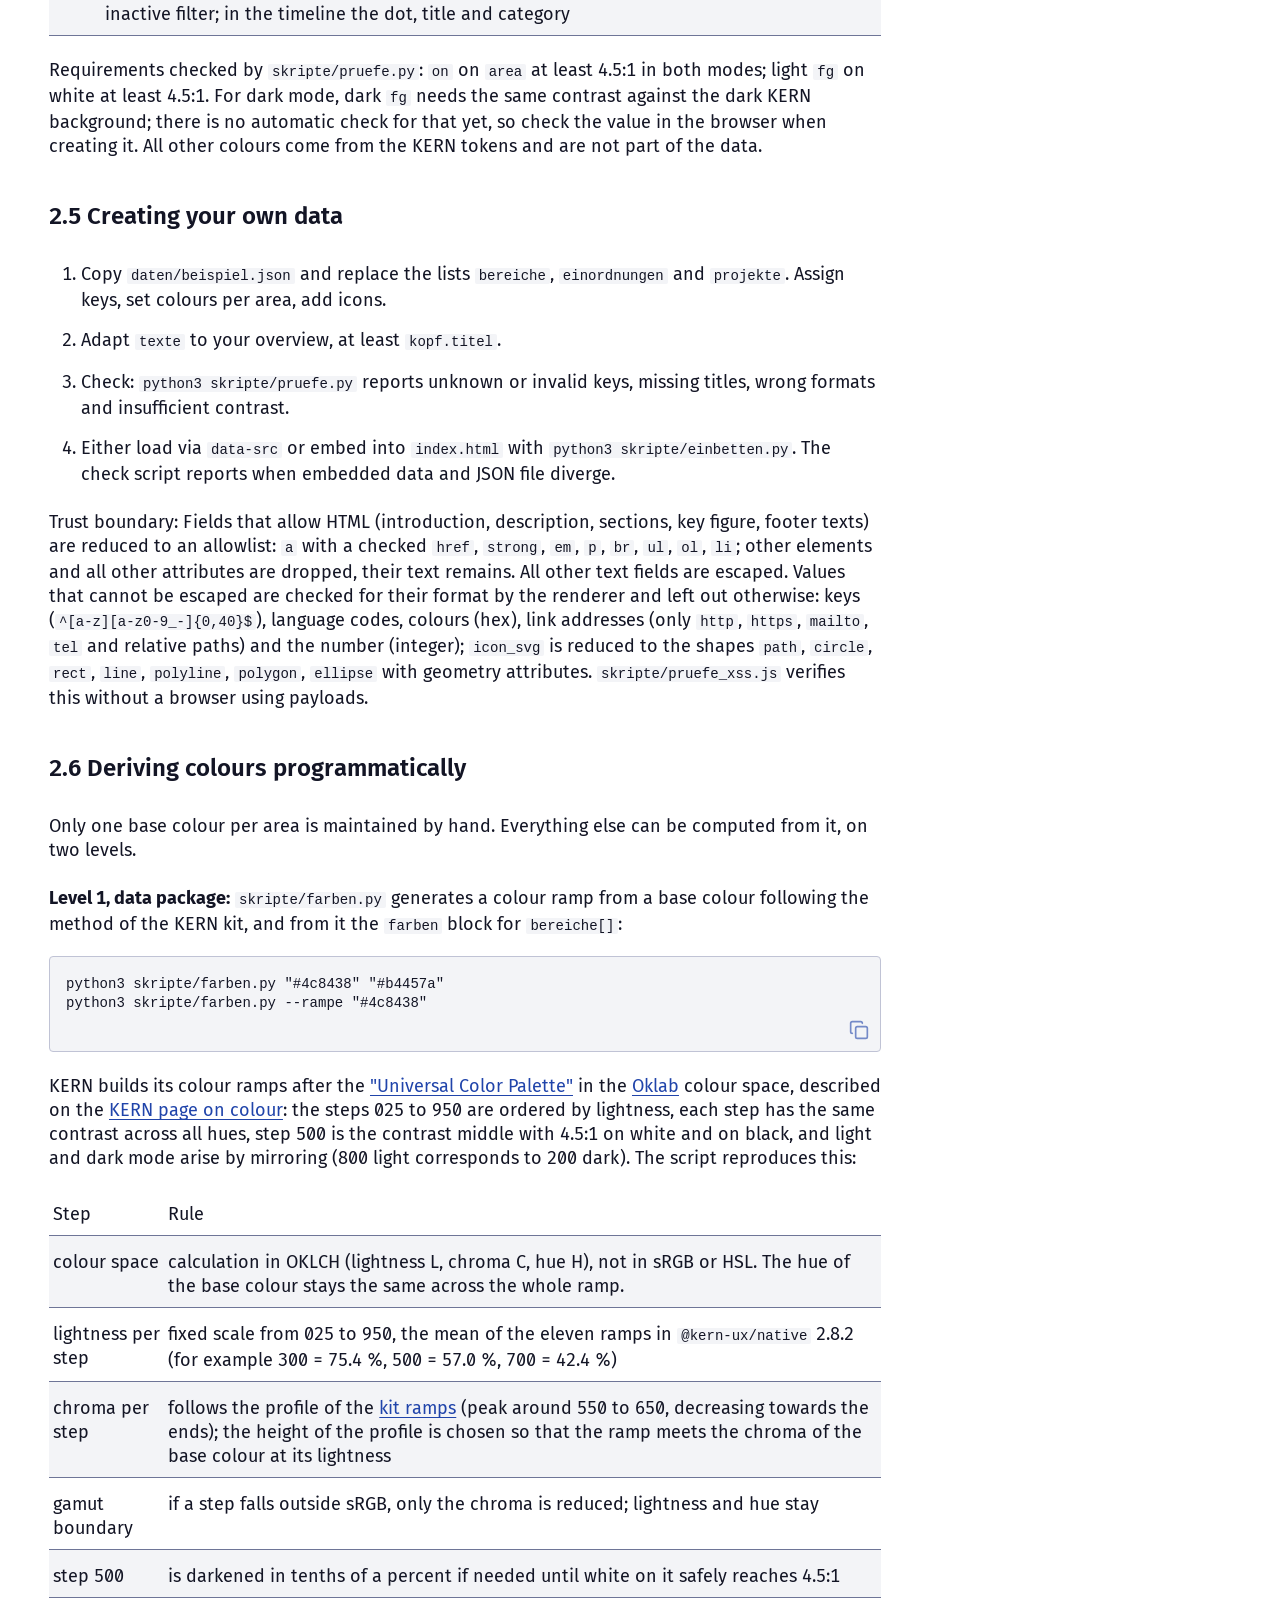
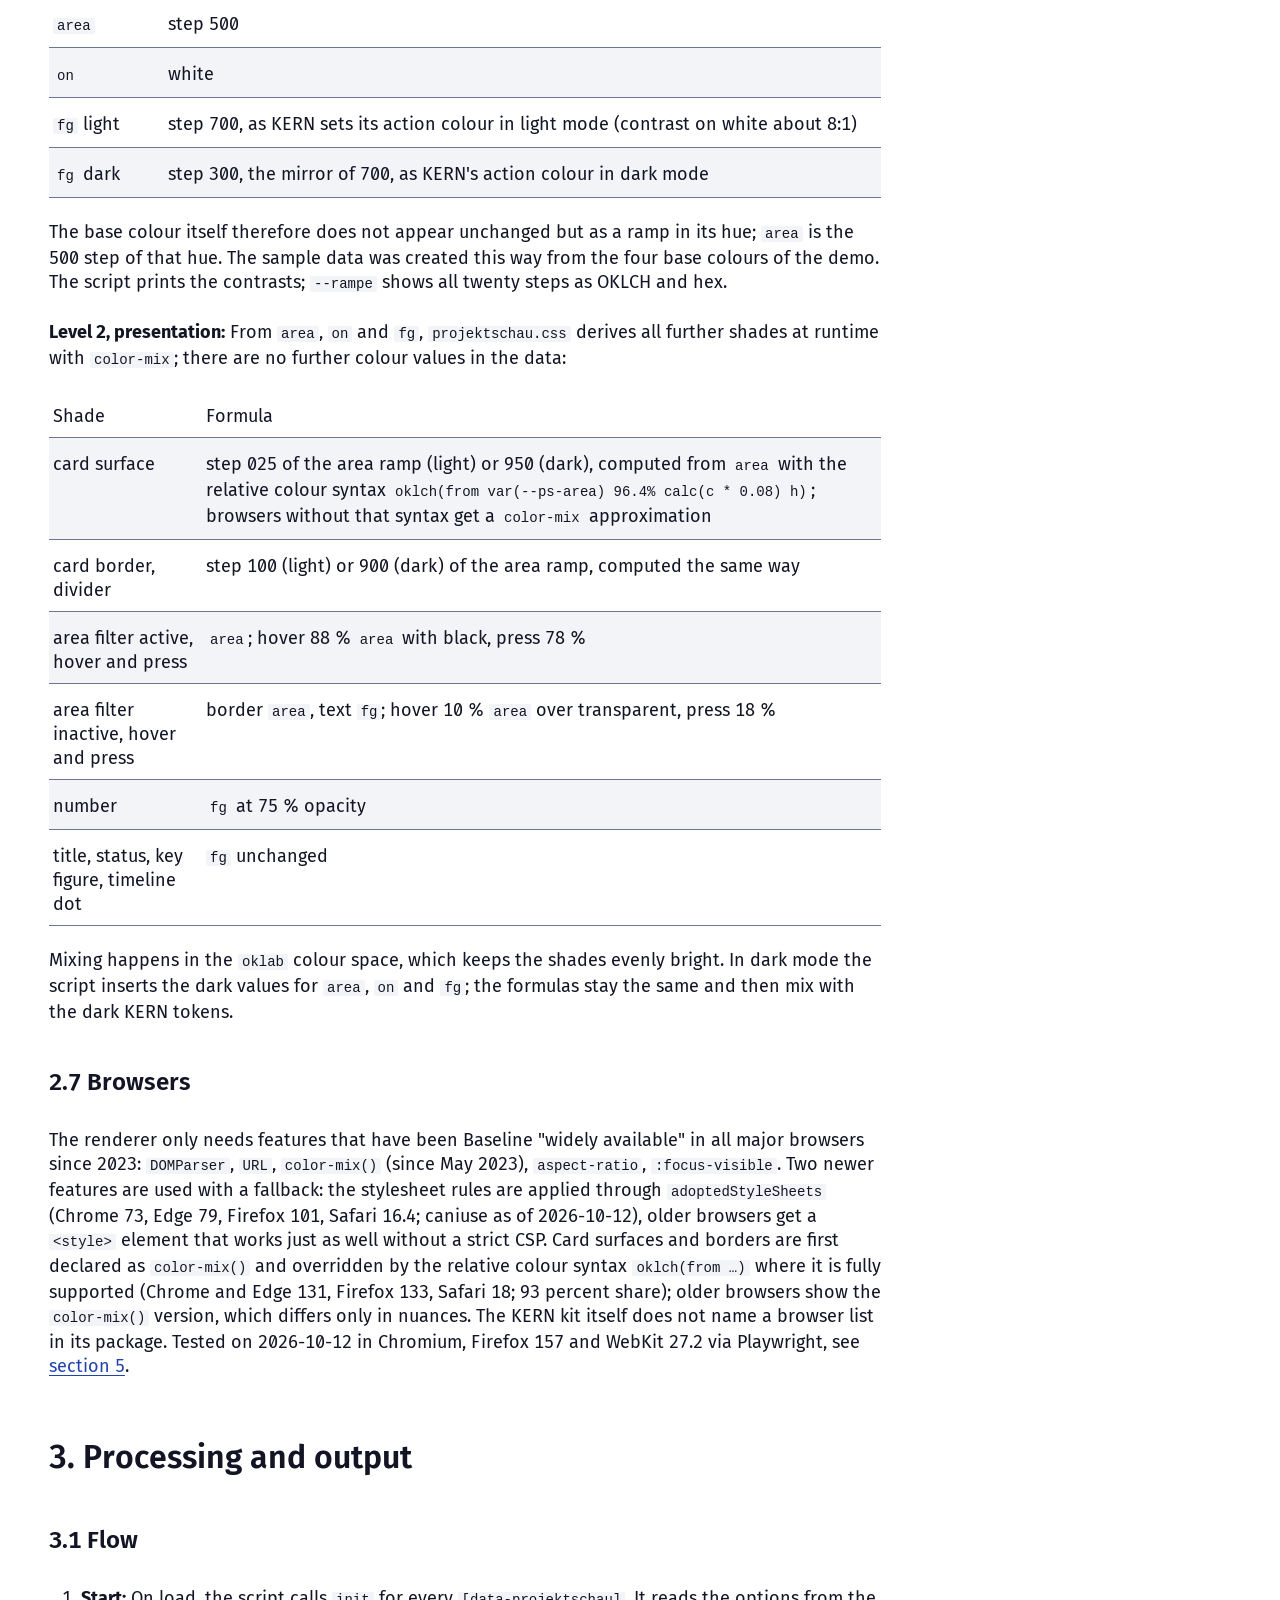
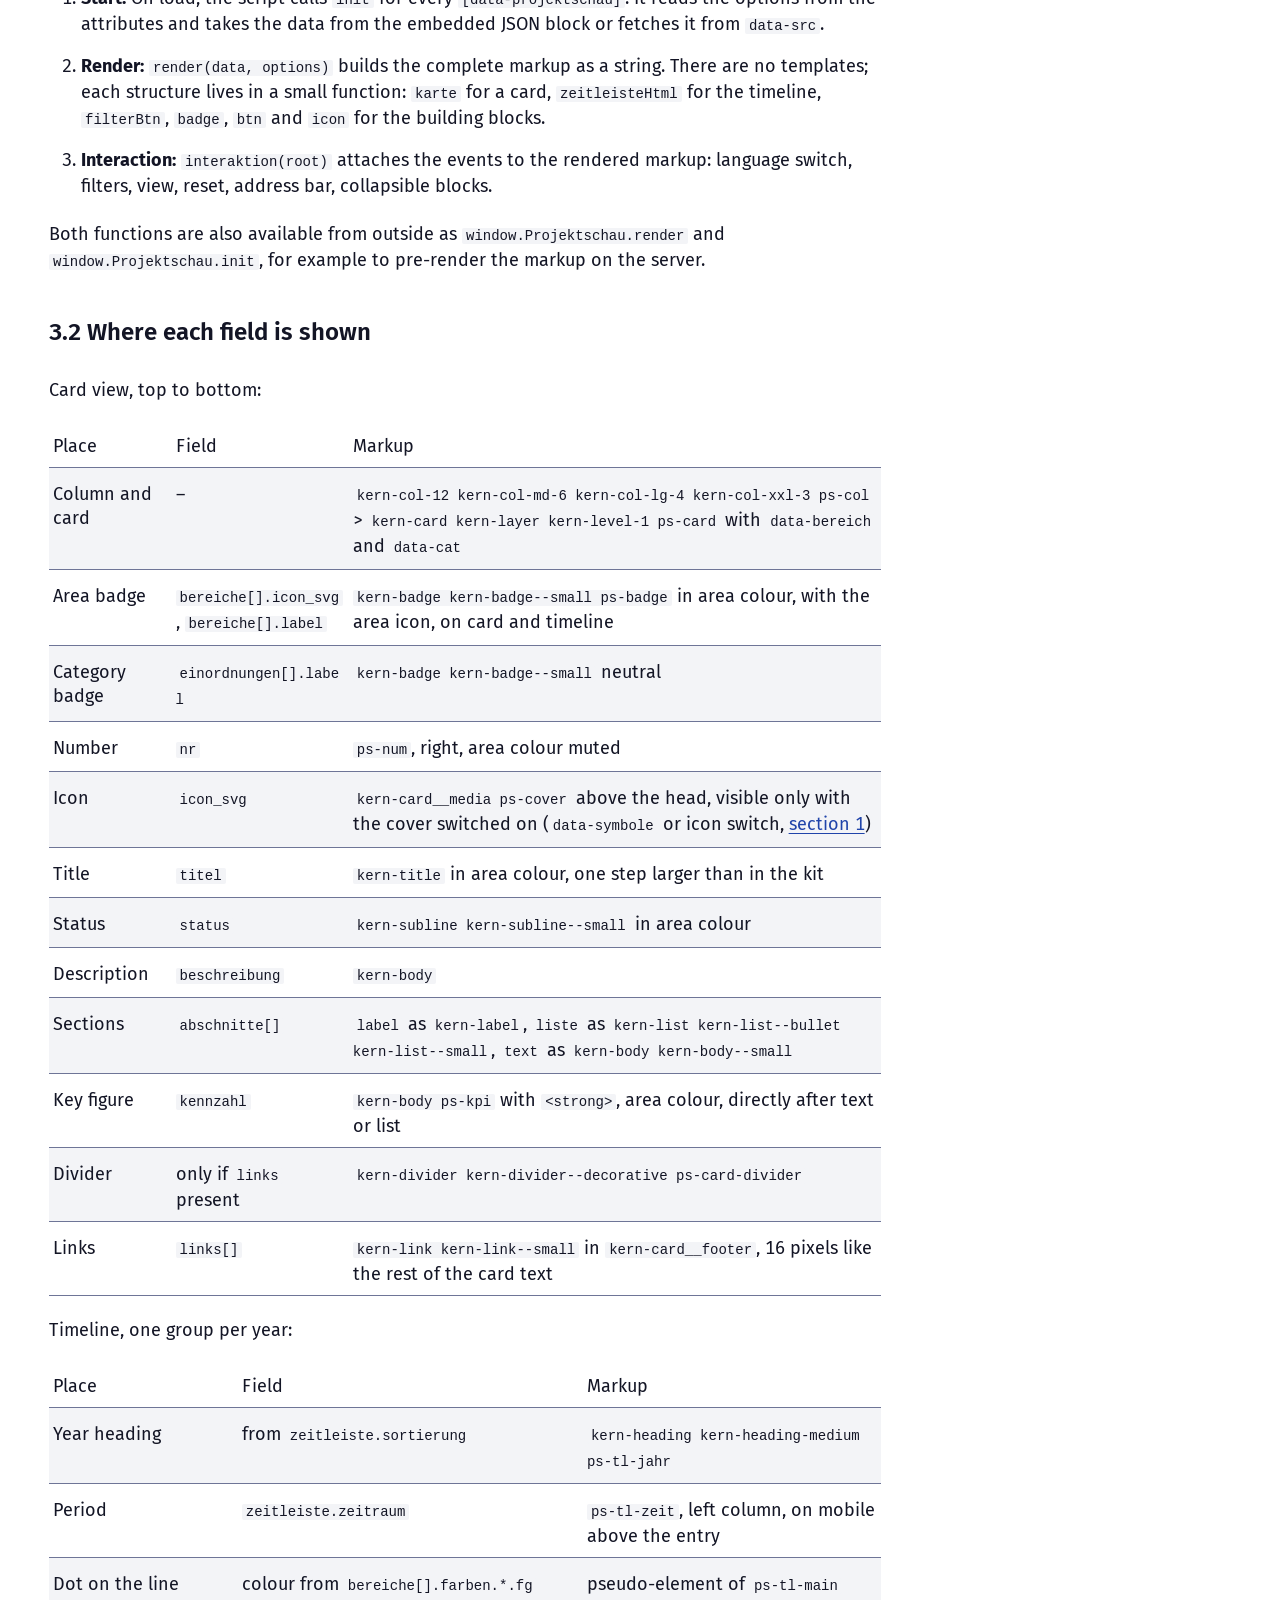
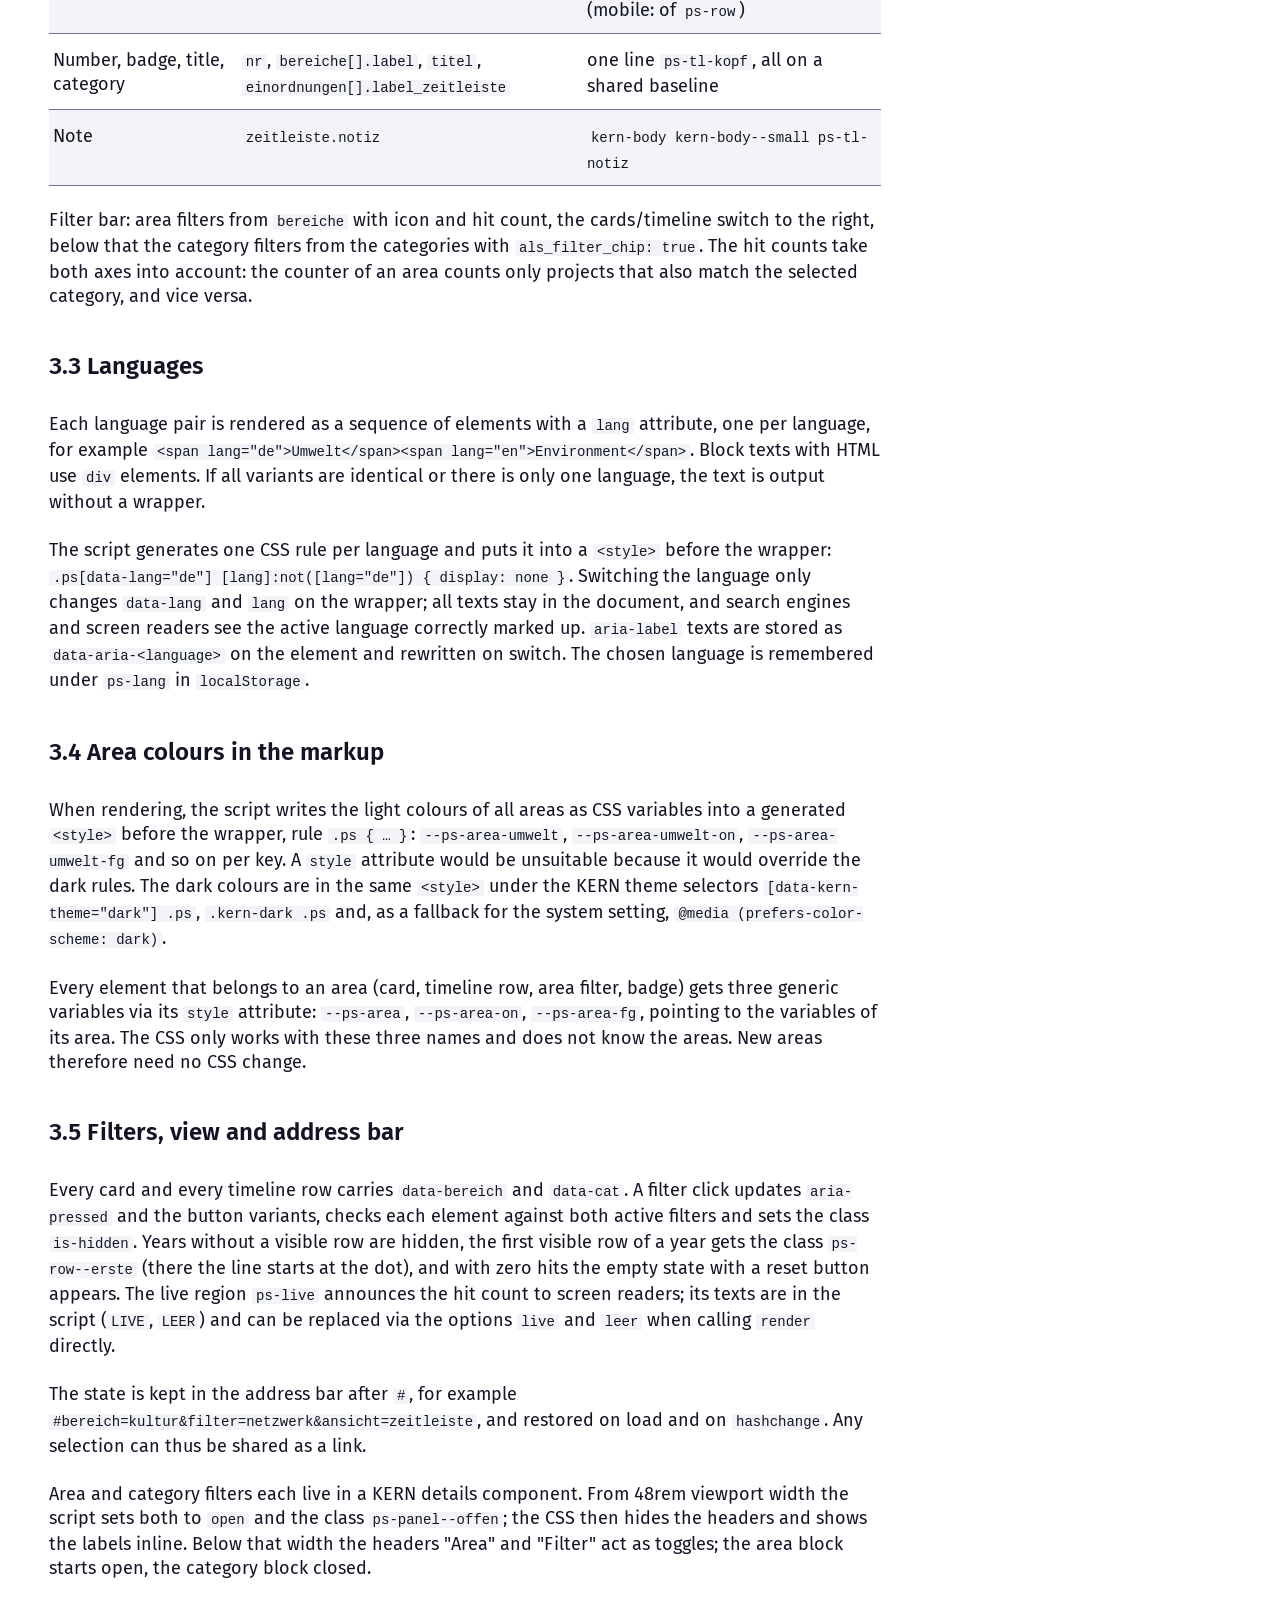
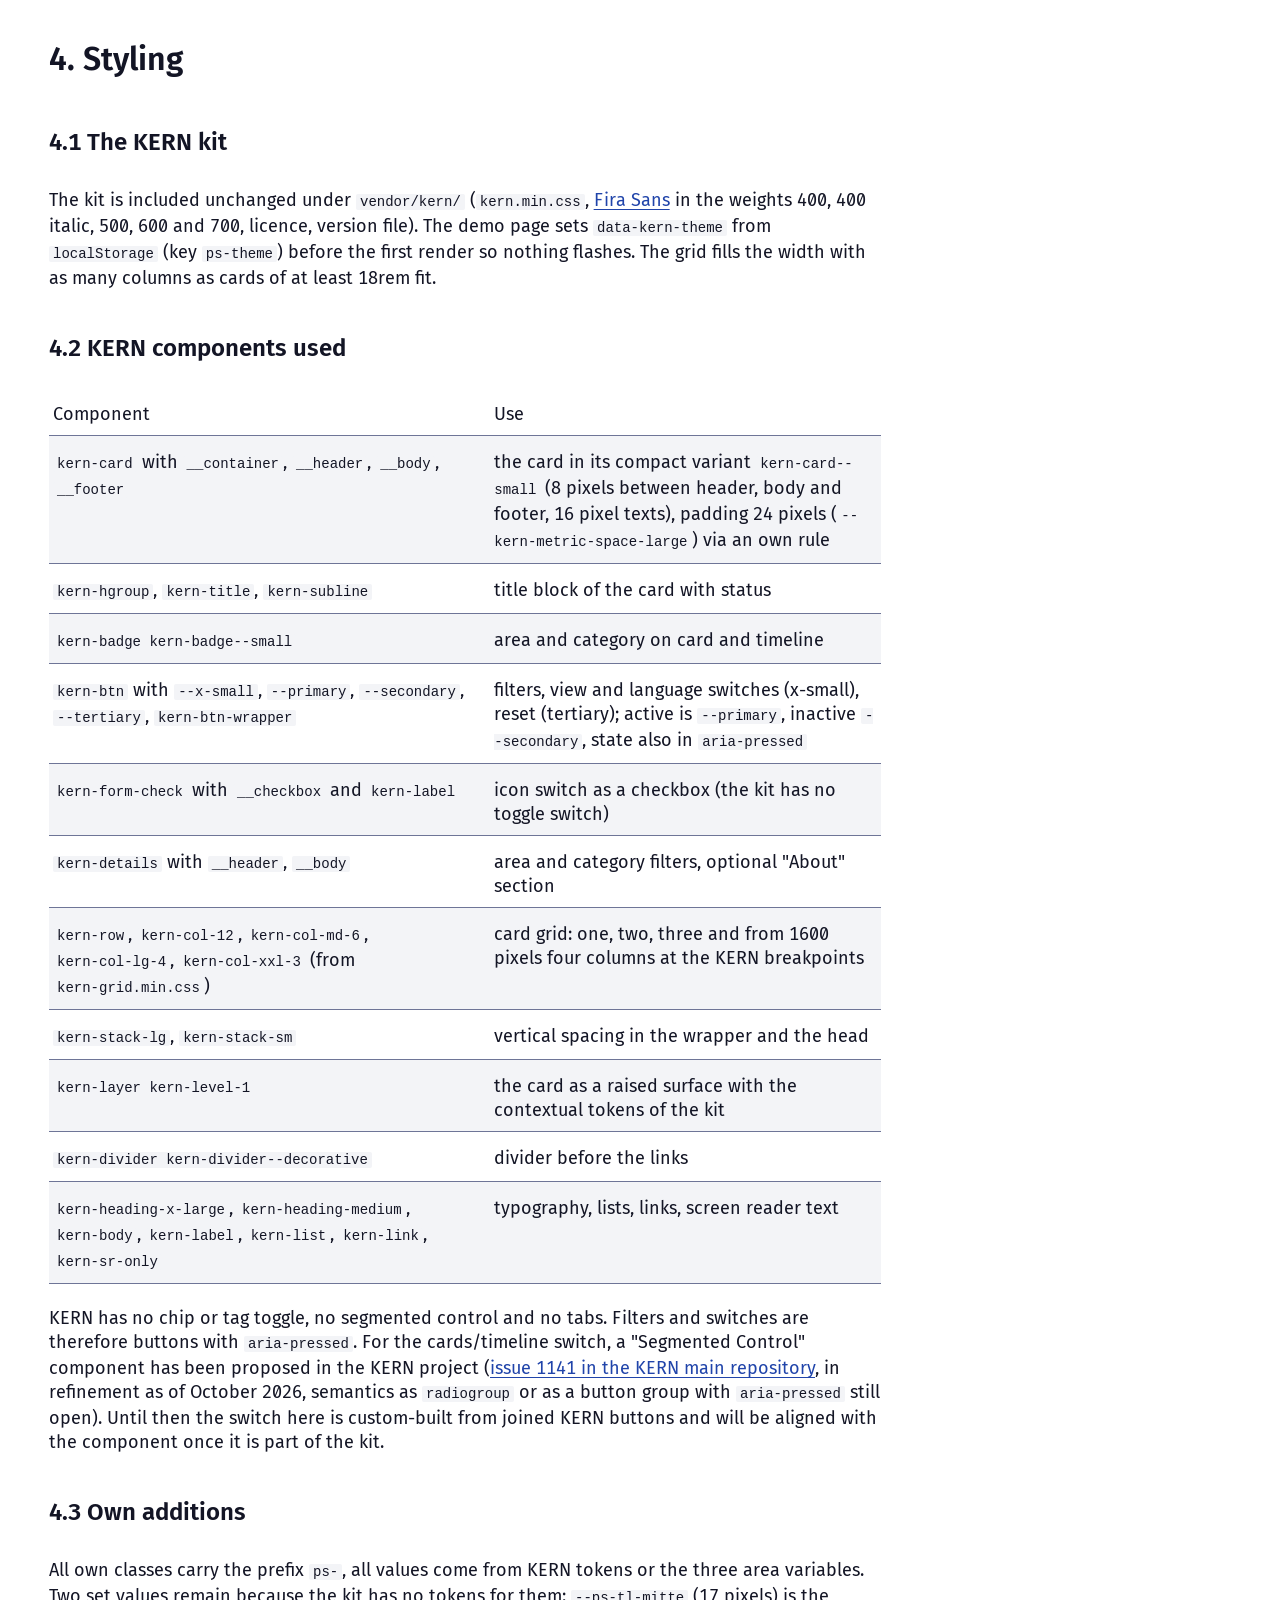
==== commit f38e25be: "Startseite von projektschau.thinkrepeat.com als website/ Co-Authored-By: Claude Opus 5.5 <noreply@an" ====
--- a/doku/readme.en.html
+++ b/doku/readme.en.html
@@ -26,6 +26,13 @@
 		.demo-navi [aria-current] { text-decoration: none; color: var(--kern-color-layout-text-default, #131525); font-weight: var(--kern-typography-font-weight-semi-bold, 600); }
 		.ps-icon { width: 1em; height: 1em; flex: none; margin-inline-end: var(--kern-metric-space-x-small, 4px); color: var(--kern-color-action-default-contextual, #2044aa); }
 		[data-kern-theme="dark"] .demo-sonne, :root:not([data-kern-theme="dark"]) .demo-mond { display: none; }
+		/* Schmale Bildschirme: Farbschalter mit zwei Feldern, Sonne und Mond, das gewählte Feld gefüllt; der Name bleibt als aria-label */
+		@media (max-width: 48rem) {
+			.demo-kopf > #farbschema { padding: 0; gap: 0; min-height: 0; align-items: stretch; overflow: hidden; background: none; border: var(--kern-metric-border-width-light, 1px) solid var(--kern-color-action-default-contextual, #2044aa); color: var(--kern-color-action-default-contextual, #2044aa); }
+			.demo-kopf > #farbschema .ps-icon { display: block; box-sizing: content-box; width: 1rem; height: 1rem; margin: 0; padding: var(--kern-metric-space-small, 8px) var(--kern-metric-space-default, 16px); }
+			.demo-kopf > #farbschema .kern-label { position: absolute; width: 1px; height: 1px; overflow: hidden; clip-path: inset(50%); white-space: nowrap; }
+			:root:not([data-kern-theme="dark"]) .demo-kopf > #farbschema .demo-sonne, [data-kern-theme="dark"] .demo-kopf > #farbschema .demo-mond { background: var(--kern-color-action-default-contextual, #2044aa); color: var(--kern-color-action-on-default-contextual, #fff); }
+		}
 		/* Gleiche Lage wie der Sprachumschalter der Demo: 24 px unter der Kopfzeile, 24 px über dem Inhalt */
 		.doku-lang { gap: 0; justify-content: flex-end; margin-bottom: var(--kern-metric-space-small, 8px); }
 		/* Überschrift und Einleitung wie in der Demo: 8 px unter dem Schalter, Einleitung in der großen Textstufe */
@@ -183,6 +190,8 @@
 </table></div>
 <h3 class="kern-heading-medium" id="the-demo-page">The demo page</h3>
 <p class="kern-body"><code>index.html</code> has a header with the links Demo and Documentation, the light/dark toggle, and a footer with the licence notes; the documentation pages carry the same header and footer. Colour scheme and language are passed along in the address when switching between pages (<code>?theme=dark&amp;lang=en</code>), so the choice survives even when the browser allows no storage, for example Safari with files from disk. Both values are also stored in <code>localStorage</code> under <code>ps-theme</code> and <code>ps-lang</code>. The README link always points to the version in the currently active language.</p>
+<h3 class="kern-heading-medium" id="the-start-page">The start page</h3>
+<p class="kern-body"><code>website/index.html</code> and <code>website/index.en.html</code> are the start page of <a class="kern-link" rel="noopener" href="https://projektschau.thinkrepeat.com/">projektschau.thinkrepeat.com</a> in German and English, as an example of how to present the pattern on a site of your own. They use the kit and the sample data from the package; their own files are in <code>website/assets/</code>. The imprint links to the page on the web.</p>
 <h3 class="kern-heading-medium" id="options-on-the-element">Options on the element</h3>
 <div class="kern-table-responsive" data-name="Table, scrolls sideways"><table class="kern-table kern-table--striped">
 <thead class="kern-table__header">
@@ -895,6 +904,10 @@
 <tr class="kern-table__row">
 <td class="kern-table__cell">sticky filter bar</td>
 <td class="kern-table__cell">remove <code>position: sticky</code> in <code>.ps-controls</code></td>
+</tr>
+<tr class="kern-table__row">
+<td class="kern-table__cell">content shows through above the filter bar in Safari on iPhone</td>
+<td class="kern-table__cell">from iOS 26, Safari draws the page under the status bar too and covers that area only when the sticky surface spans at least 90 percent of the window width, has a plain background colour and no blur. The demo solves this at the end of <code>demo.css</code> with a rule on <code>.ps-controls</code>; on your own page, adjust the margins of that rule to the layout</td>
 </tr>
 <tr class="kern-table__row">
 <td class="kern-table__cell">width of the period column</td>
@@ -1358,7 +1371,7 @@
 </ul>
 <p class="kern-body">Please report vulnerabilities privately: <a class="kern-link" href="../SECURITY.md"><code>SECURITY.md</code></a> gives address and deadlines.</p>
 <h2 class="kern-heading-large" id="8-licence">8. Licence</h2>
-<p class="kern-body">Code and documentation: <a class="kern-link" href="../LICENSE">EUPL-1.2</a> (<a class="kern-link" rel="noopener" href="https://eupl.eu/1.2/en/">licence text at the EU</a>). KERN kit: EUPL-1.2 (<code>vendor/kern/LICENSE.md</code>). <a class="kern-link" rel="noopener" href="https://github.com/mozilla/Fira">Fira Sans</a>: <a class="kern-link" rel="noopener" href="https://openfontlicense.org">SIL Open Font License 1.1</a>. Icons in the sample data after <a class="kern-link" rel="noopener" href="https://lucide.dev">Lucide</a> (<a class="kern-link" rel="noopener" href="https://github.com/lucide-icons/lucide/blob/main/LICENSE">ISC</a>).</p>
+<p class="kern-body">Code and documentation: <a class="kern-link" href="../LICENSE">EUPL-1.2</a> (<a class="kern-link" rel="noopener" href="https://eupl.eu/1.2/en/">licence text at the EU</a>). KERN kit: EUPL-1.2 (<code>vendor/kern/LICENSE.md</code>). <a class="kern-link" rel="noopener" href="https://github.com/mozilla/Fira">Fira Sans</a>: <a class="kern-link" rel="noopener" href="https://openfontlicense.org">SIL Open Font License 1.1</a>. Icons in the sample data and on the start page after <a class="kern-link" rel="noopener" href="https://lucide.dev">Lucide</a> (<a class="kern-link" rel="noopener" href="https://github.com/lucide-icons/lucide/blob/main/LICENSE">ISC</a>). The KERN logo on the start page (<code>website/</code>) is a mark of the KERN team and is not covered by the EUPL; its use here has been agreed with the KERN team.</p>
 <h2 class="kern-heading-large" id="9-origin-and-further-development">9. Origin and further development</h2>
 <h3 class="kern-heading-medium" id="91-how-this-project-came-about">9.1 How this project came about</h3>
 <p class="kern-body">The starting point is a <a class="kern-link" rel="noopener" href="https://ankerpunkt-hoherflaeming.de/projekte/">project overview</a> that a regional network uses as a running project; a WordPress plugin is being developed from it in parallel. From there come the data package format, the logic for filters, timeline, languages and address bar, and the design decisions that were transferred to KERN here. The KERN pattern was created with Claude Code, Anthropic's command line tool. The roles: the user sets direction, standards and decisions and checks every state in the browser; the AI reads the sources (<a class="kern-link" rel="noopener" href="https://www.npmjs.com/package/@kern-ux/native">KERN kit</a>, <a class="kern-link" rel="noopener" href="https://www.kern-ux.de">KERN documentation</a>, <a class="kern-link" rel="noopener" href="https://katalog.kern-ux.de/de/nutzungsbedingungen">catalogue terms</a>, the existing project overview), writes code and documentation, measures in the browser and explains what is kit and what is custom.</p>
@@ -1413,7 +1426,7 @@
 <h2 class="kern-heading-large" id="11-changelog">11. Changelog</h2>
 <p class="kern-body">All notable changes are listed here, newest version first. The format follows <a class="kern-link" rel="noopener" href="https://keepachangelog.com/en/1.1.0/">Keep a Changelog</a>, version numbers follow <a class="kern-link" rel="noopener" href="https://semver.org/">semantic versioning</a>. Each version carries a name.</p>
 <h3 class="kern-heading-medium" id="010-musterstadt">0.1.0 "Musterstadt"</h3>
-<p class="kern-body">First release, named after the fictitious town of the sample data. As of 2026-10-13.</p>
+<p class="kern-body">First release, named after the fictitious town of the sample data. As of 2026-10-15.</p>
 <h4 class="kern-heading-small" id="added">Added</h4>
 <ul class="kern-list kern-list--bullet">
 <li><strong>Cards:</strong> every project as a card with area, title, status, description, lists, key figure and links, in the colour of its area; optionally with a large symbol above the card head (<a class="kern-link" href="#32-where-each-field-is-shown">section 3.2</a>).</li>
@@ -1427,6 +1440,7 @@
 <li><strong>Accessibility:</strong> keyboard operation with visible focus, results are announced, checked contrasts, the system setting “reduce motion” is respected. Self-test with axe-core for WCAG 2.1 AA and 2.2 AA with no open violations (<a class="kern-link" href="#6-accessibility">section 6</a>).</li>
 <li><strong>Security:</strong> the renderer checks every field of the data package and runs under a strict content security policy. Check scripts, security policy (<code>SECURITY.md</code>) and bill of materials (SPDX 2.3) are included (<a class="kern-link" href="#7-security">section 7</a>).</li>
 <li><strong>Demo and documentation:</strong> demo page, this README in German and English, both also as HTML pages in KERN style; design and content rules for your own cards (<a class="kern-link" href="#45-design-rules">section 4.5</a>).</li>
+<li><strong>Start page:</strong> the start page of projektschau.thinkrepeat.com in German and English under <code>website/</code>, as an example of how to present the pattern (<a class="kern-link" href="#1-demo-and-integration">section 1</a>).</li>
 </ul>
 		</main>
 		<nav class="doku-toc" aria-label="On this page"><span class="kern-label">On this page</span><ul><li><a class="kern-link" href="#1-demo-and-integration">1. Demo and integration</a></li><li><a class="kern-link" href="#2-data">2. Data</a></li><li><a class="kern-link" href="#3-processing-and-output">3. Processing and output</a></li><li><a class="kern-link" href="#4-styling">4. Styling</a></li><li><a class="kern-link" href="#5-checking-and-maintaining">5. Checking and maintaining</a></li><li><a class="kern-link" href="#6-accessibility">6. Accessibility</a></li><li><a class="kern-link" href="#7-security">7. Security</a></li><li><a class="kern-link" href="#8-licence">8. Licence</a></li><li><a class="kern-link" href="#9-origin-and-further-development">9. Origin and further development</a></li><li><a class="kern-link" href="#10-about-the-author">10. About the author</a></li><li><a class="kern-link" href="#11-changelog">11. Changelog</a></li></ul></nav>
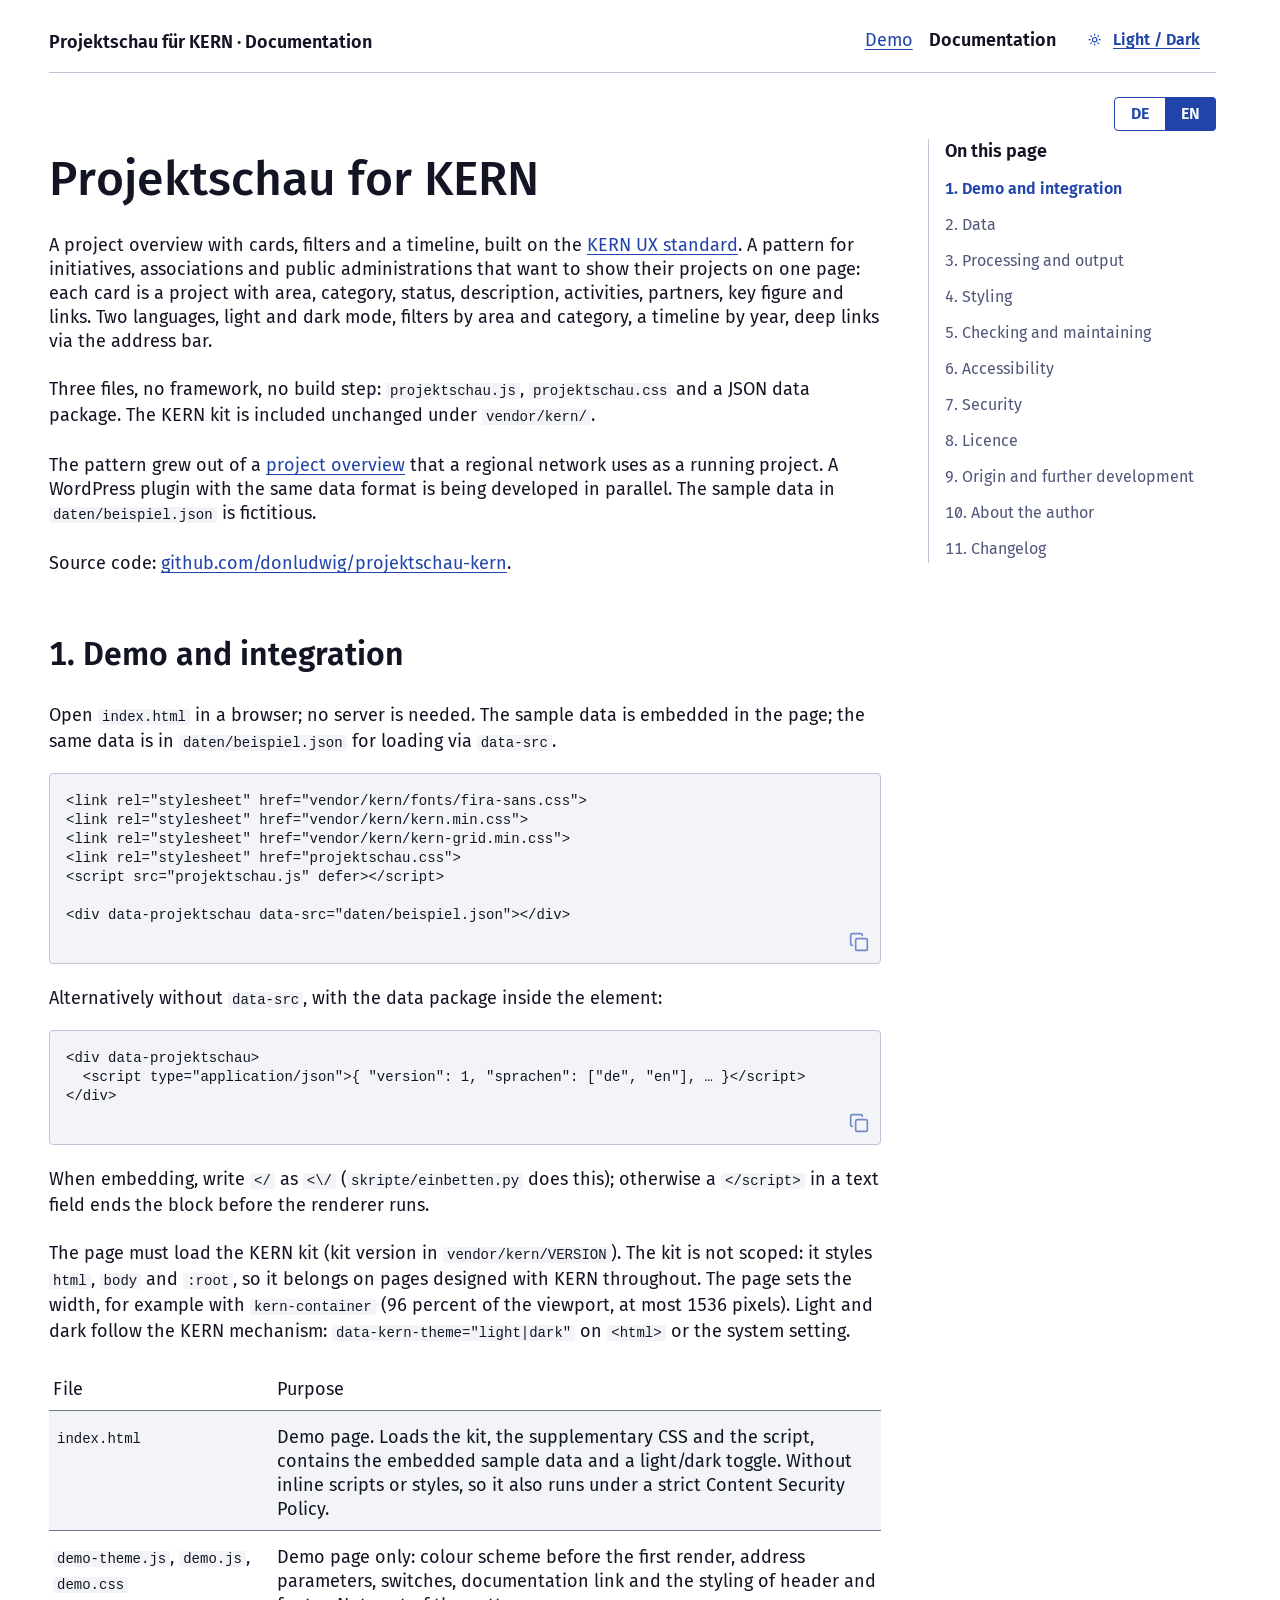
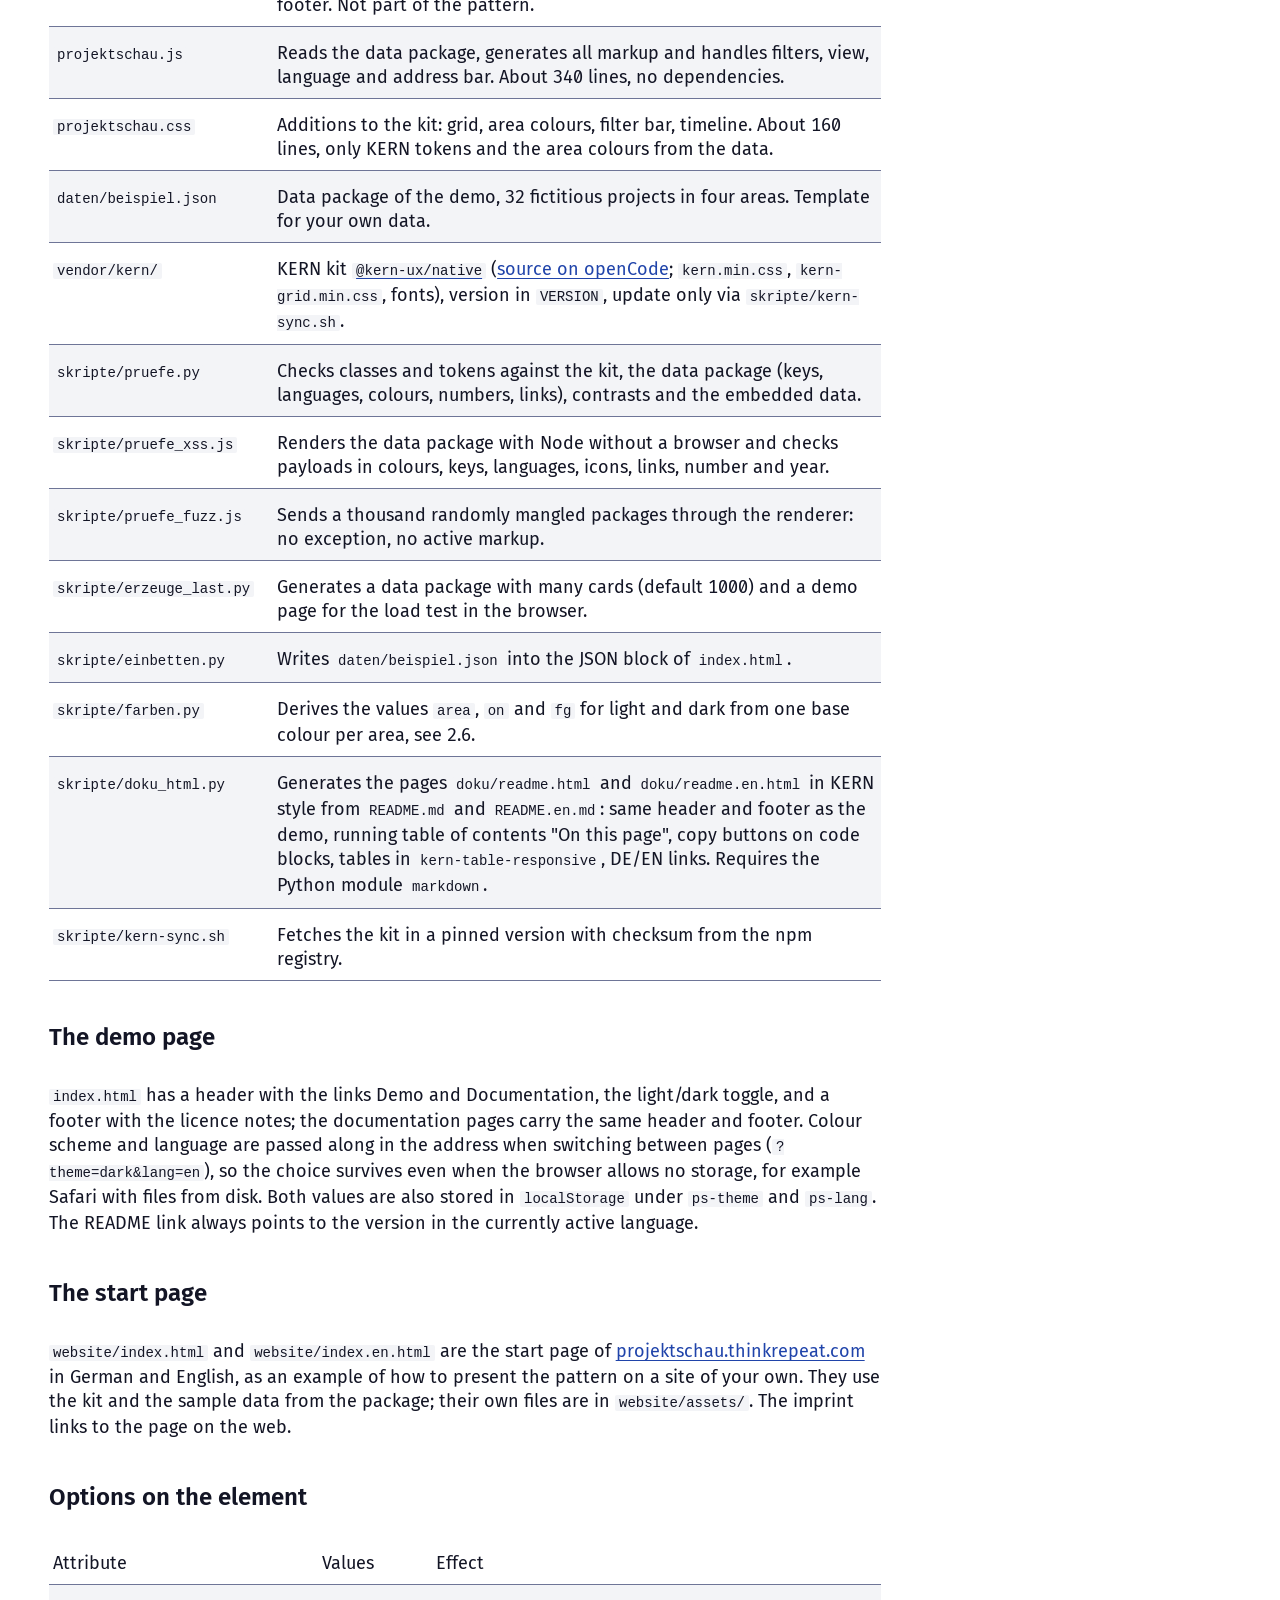
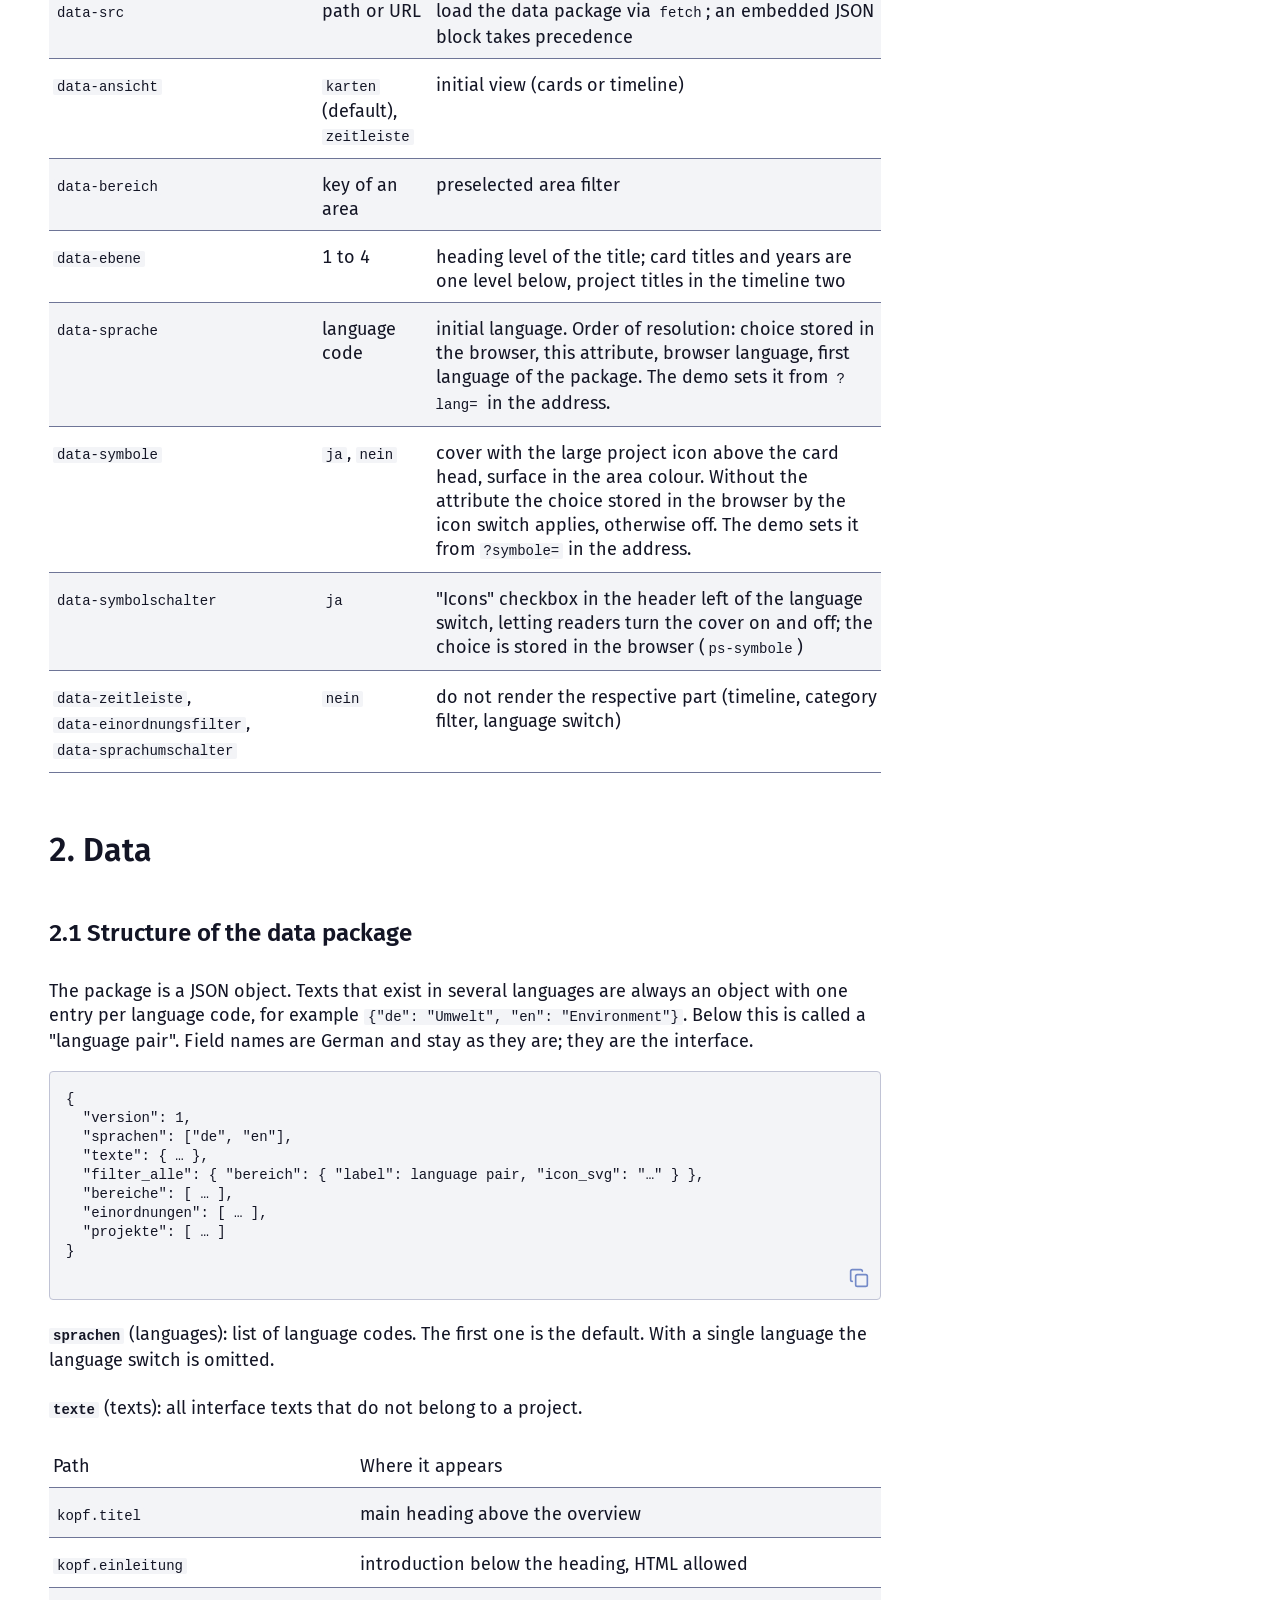
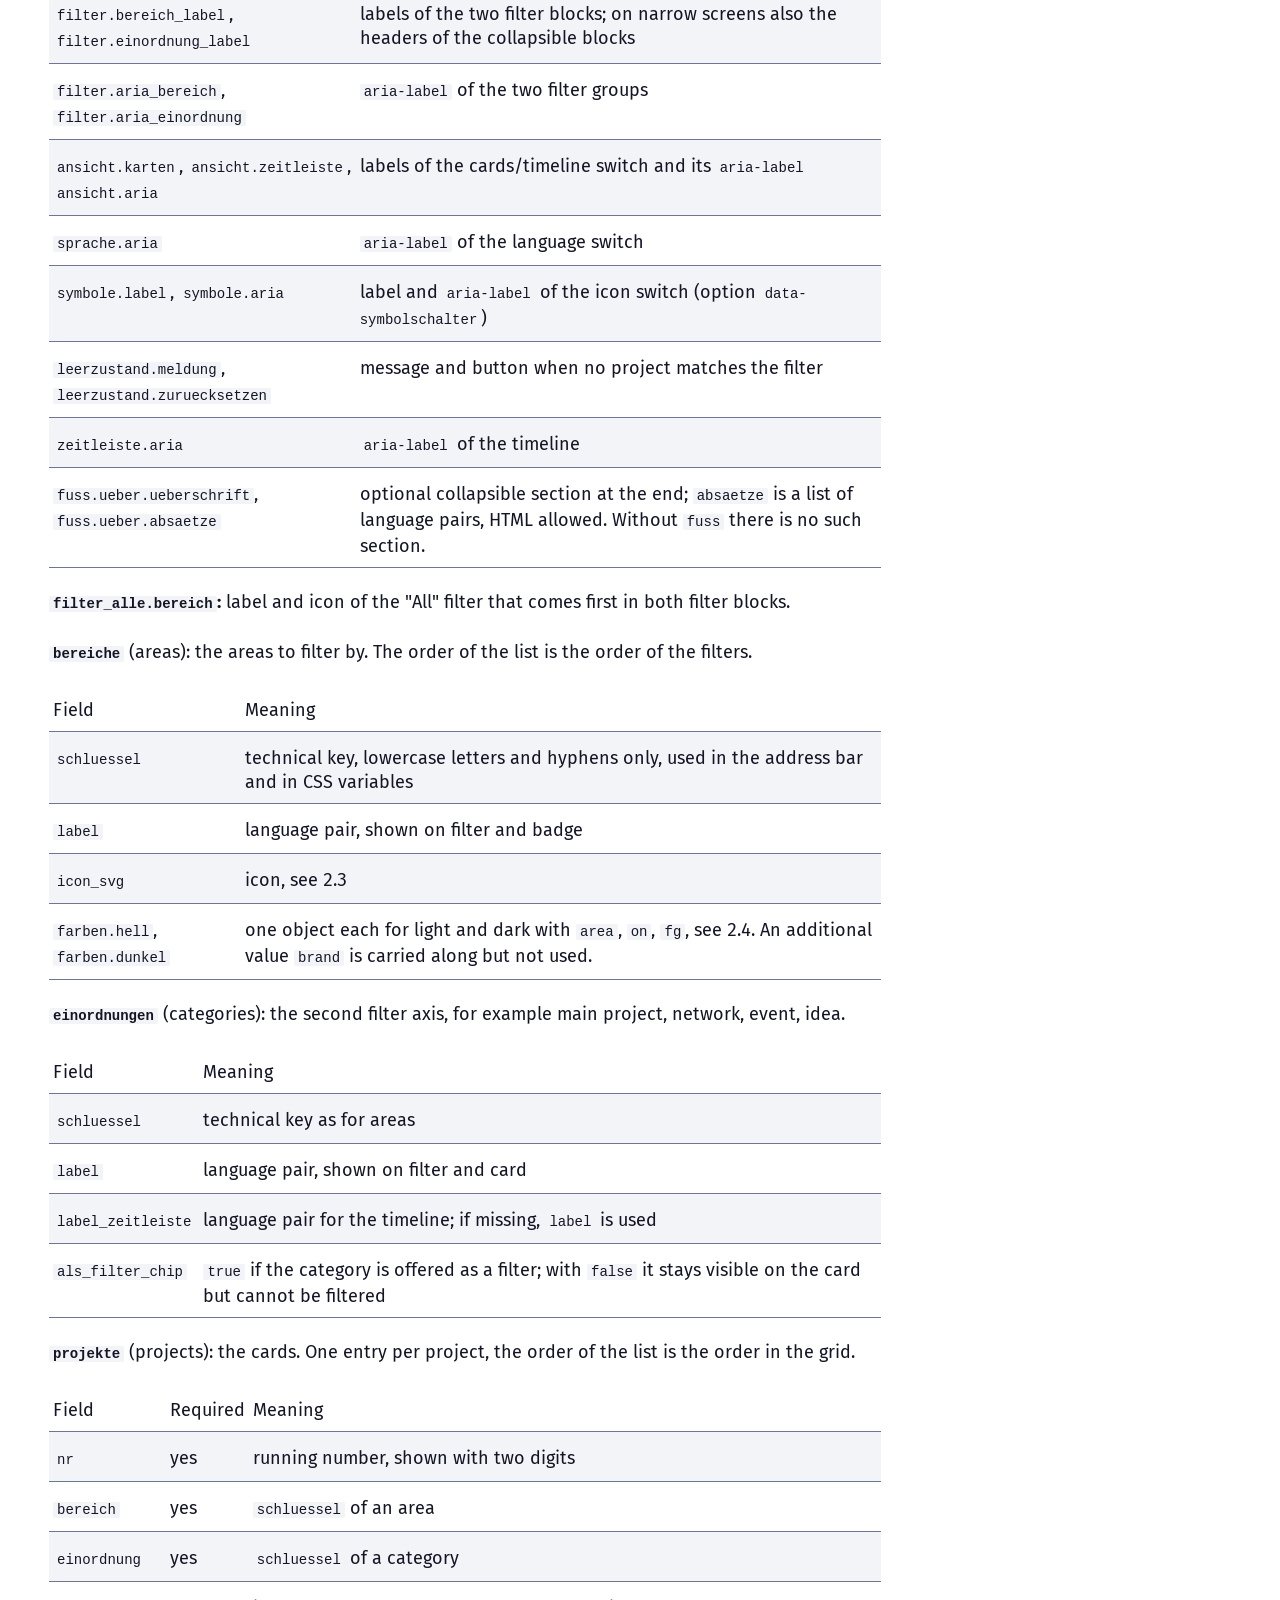
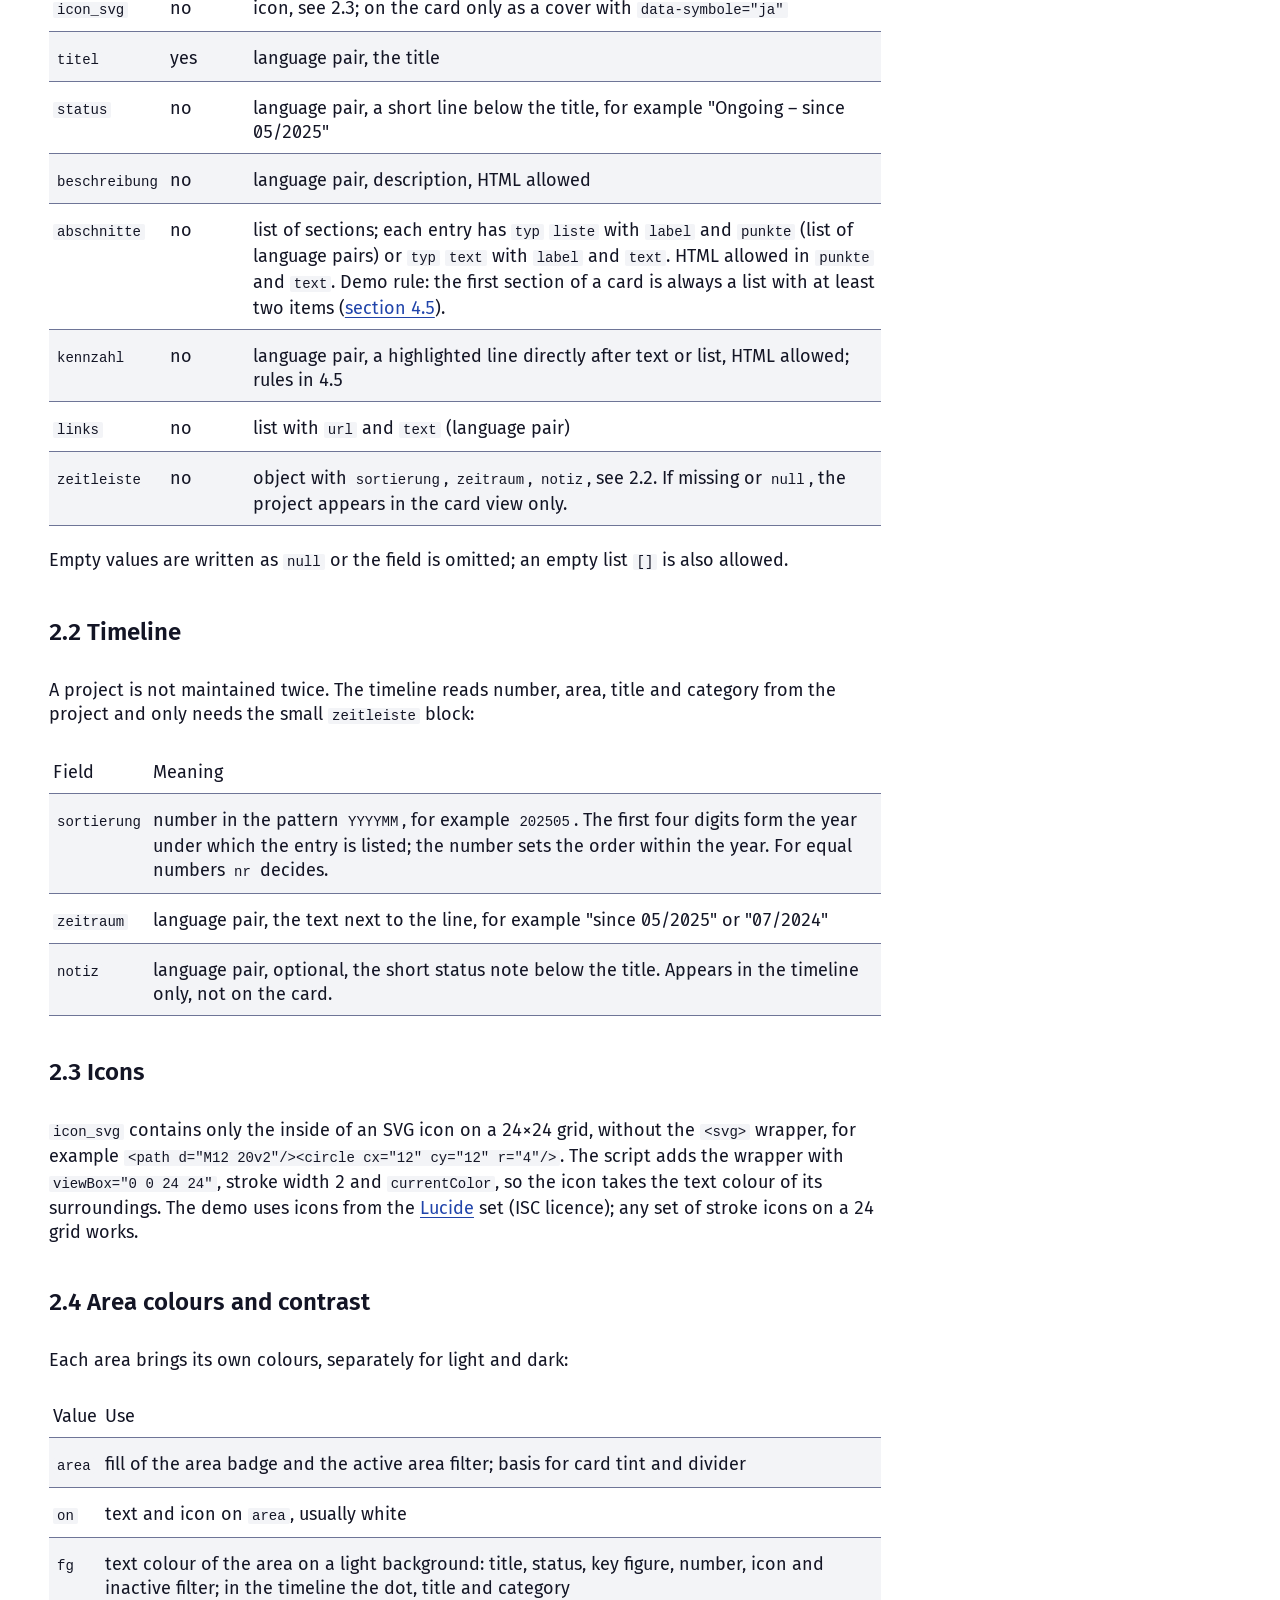
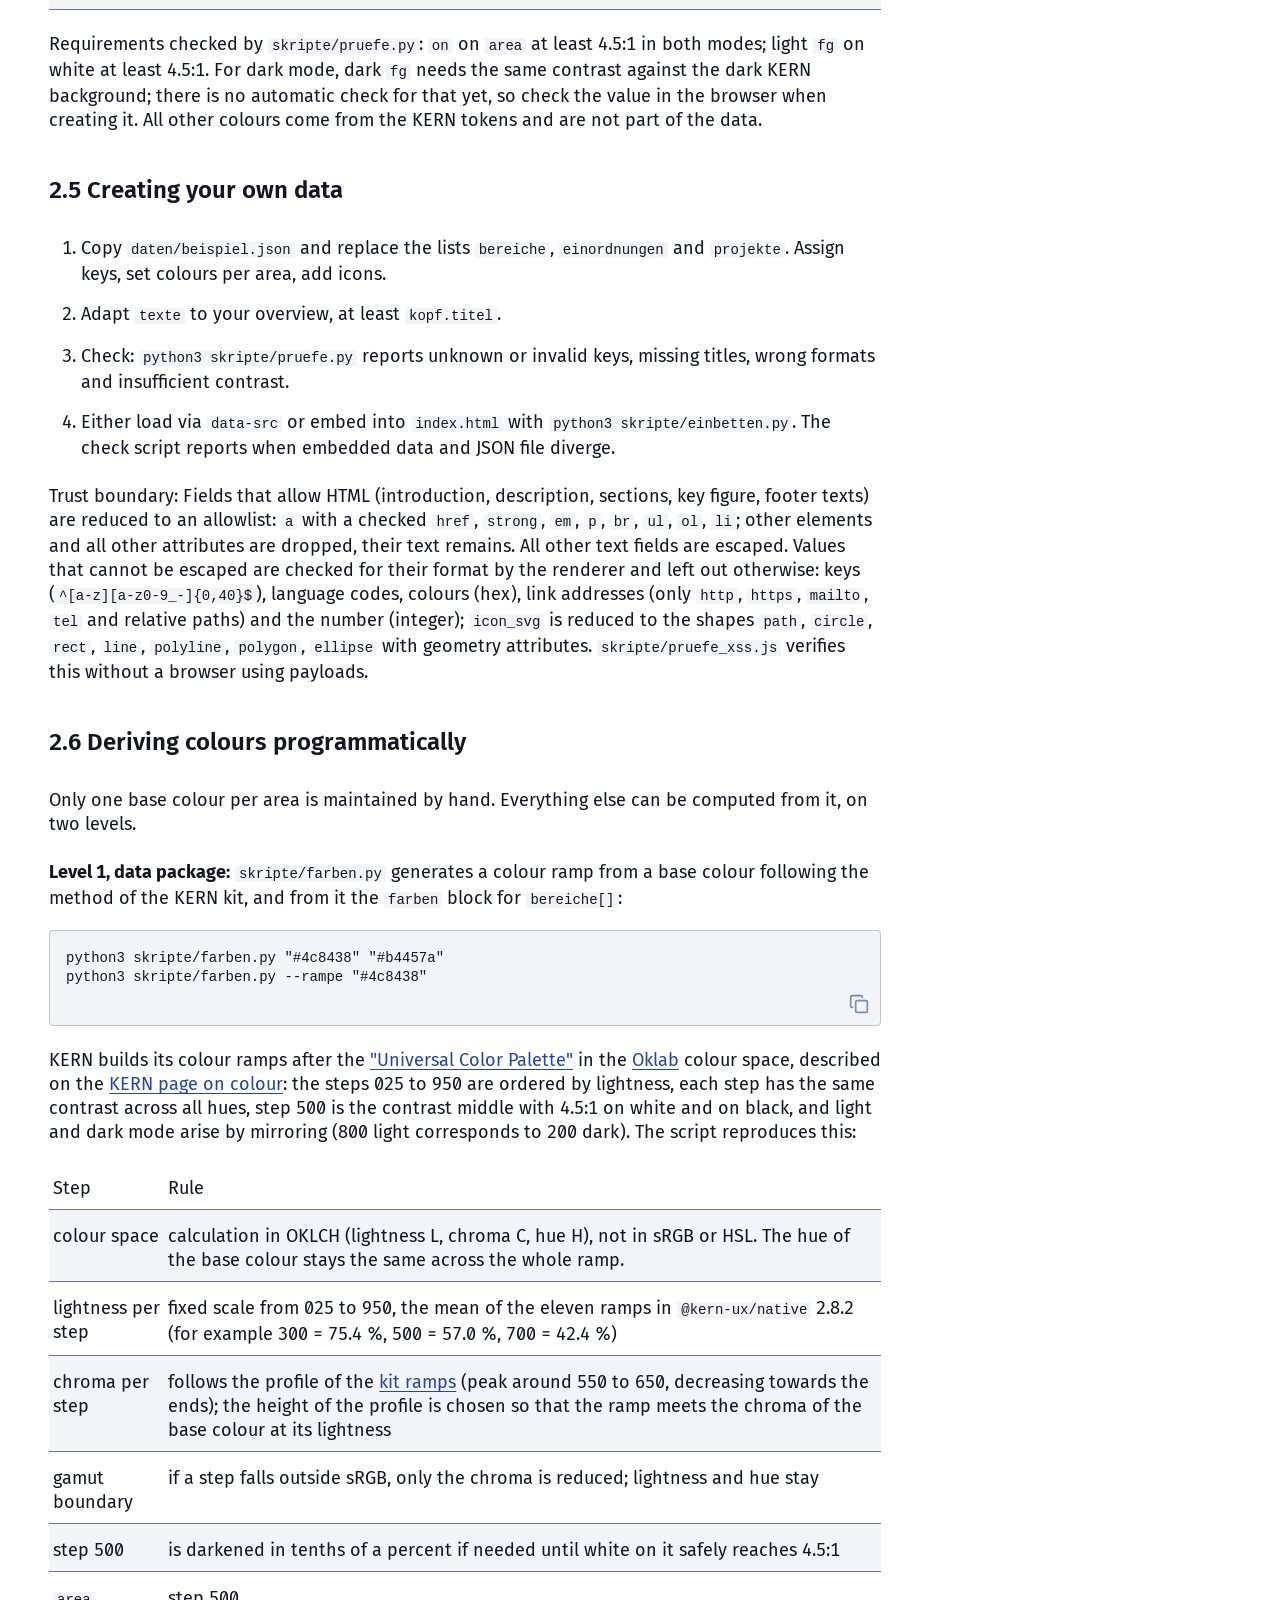
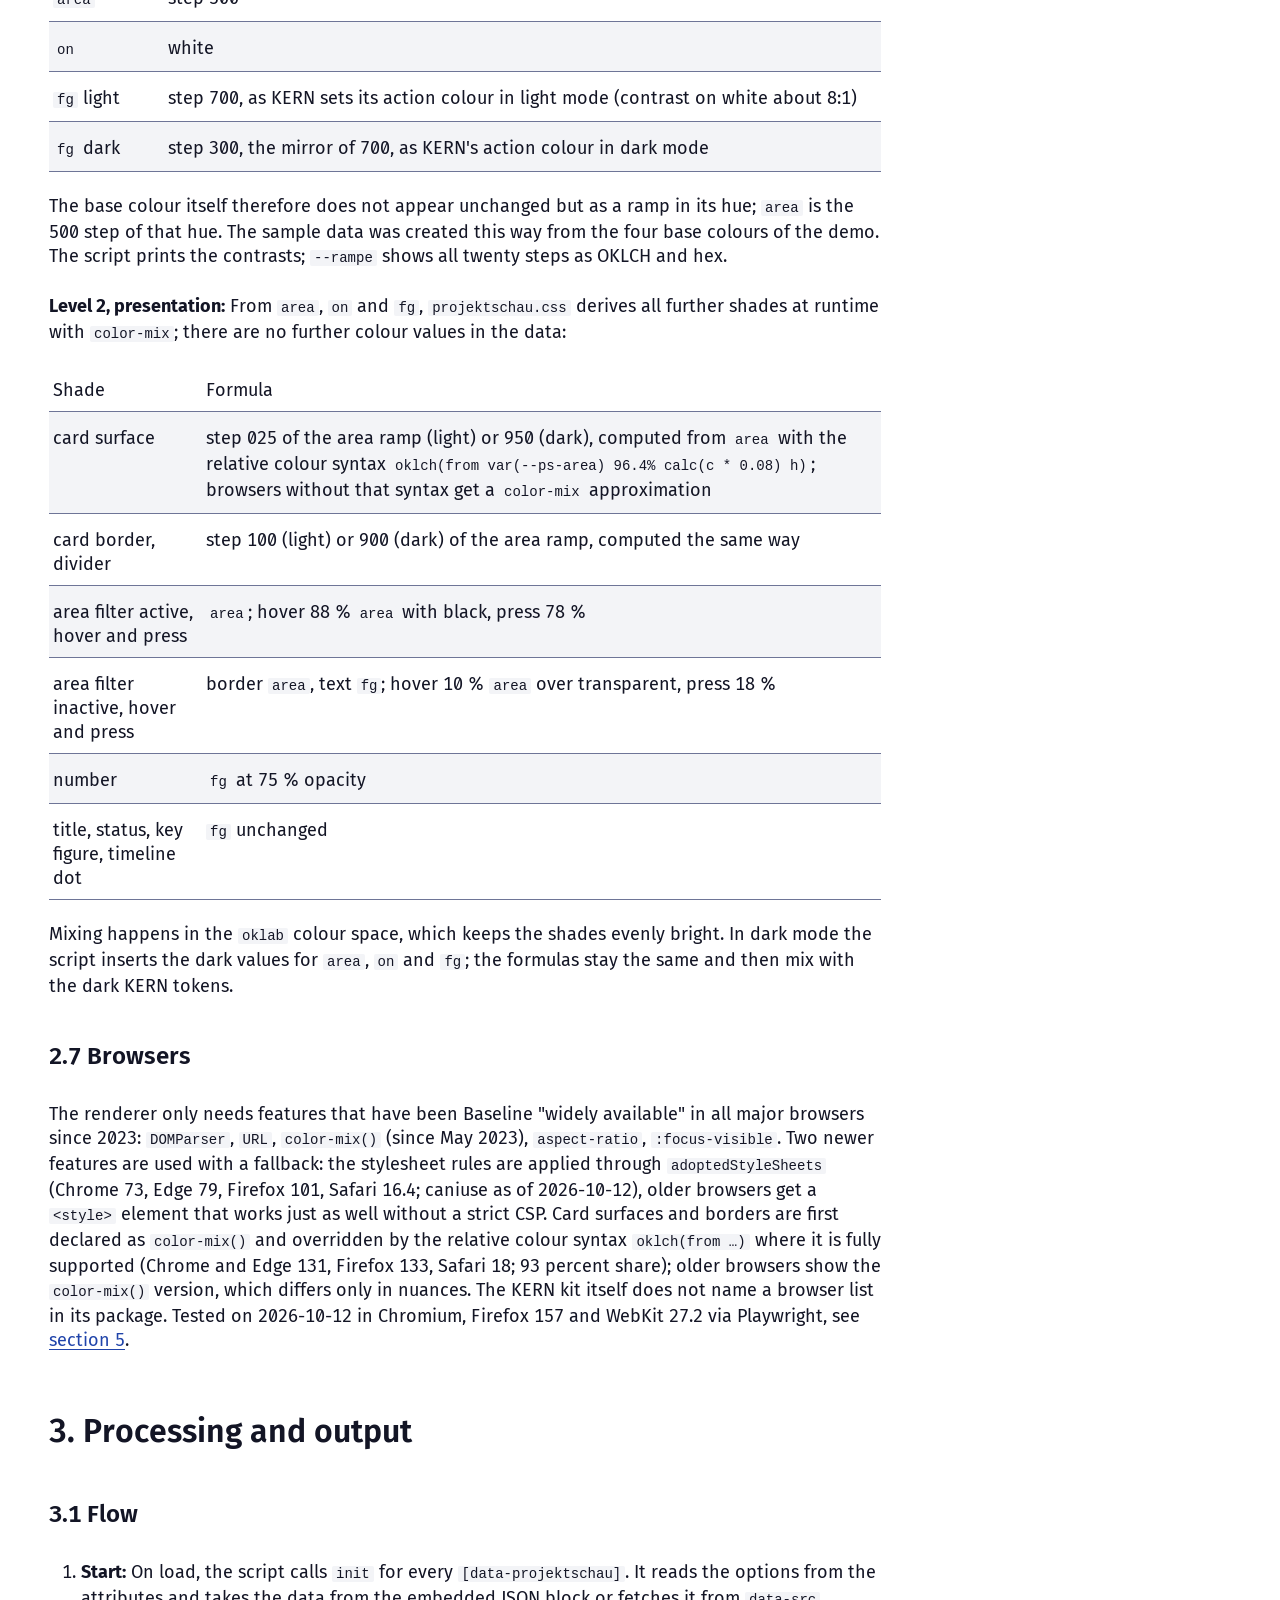
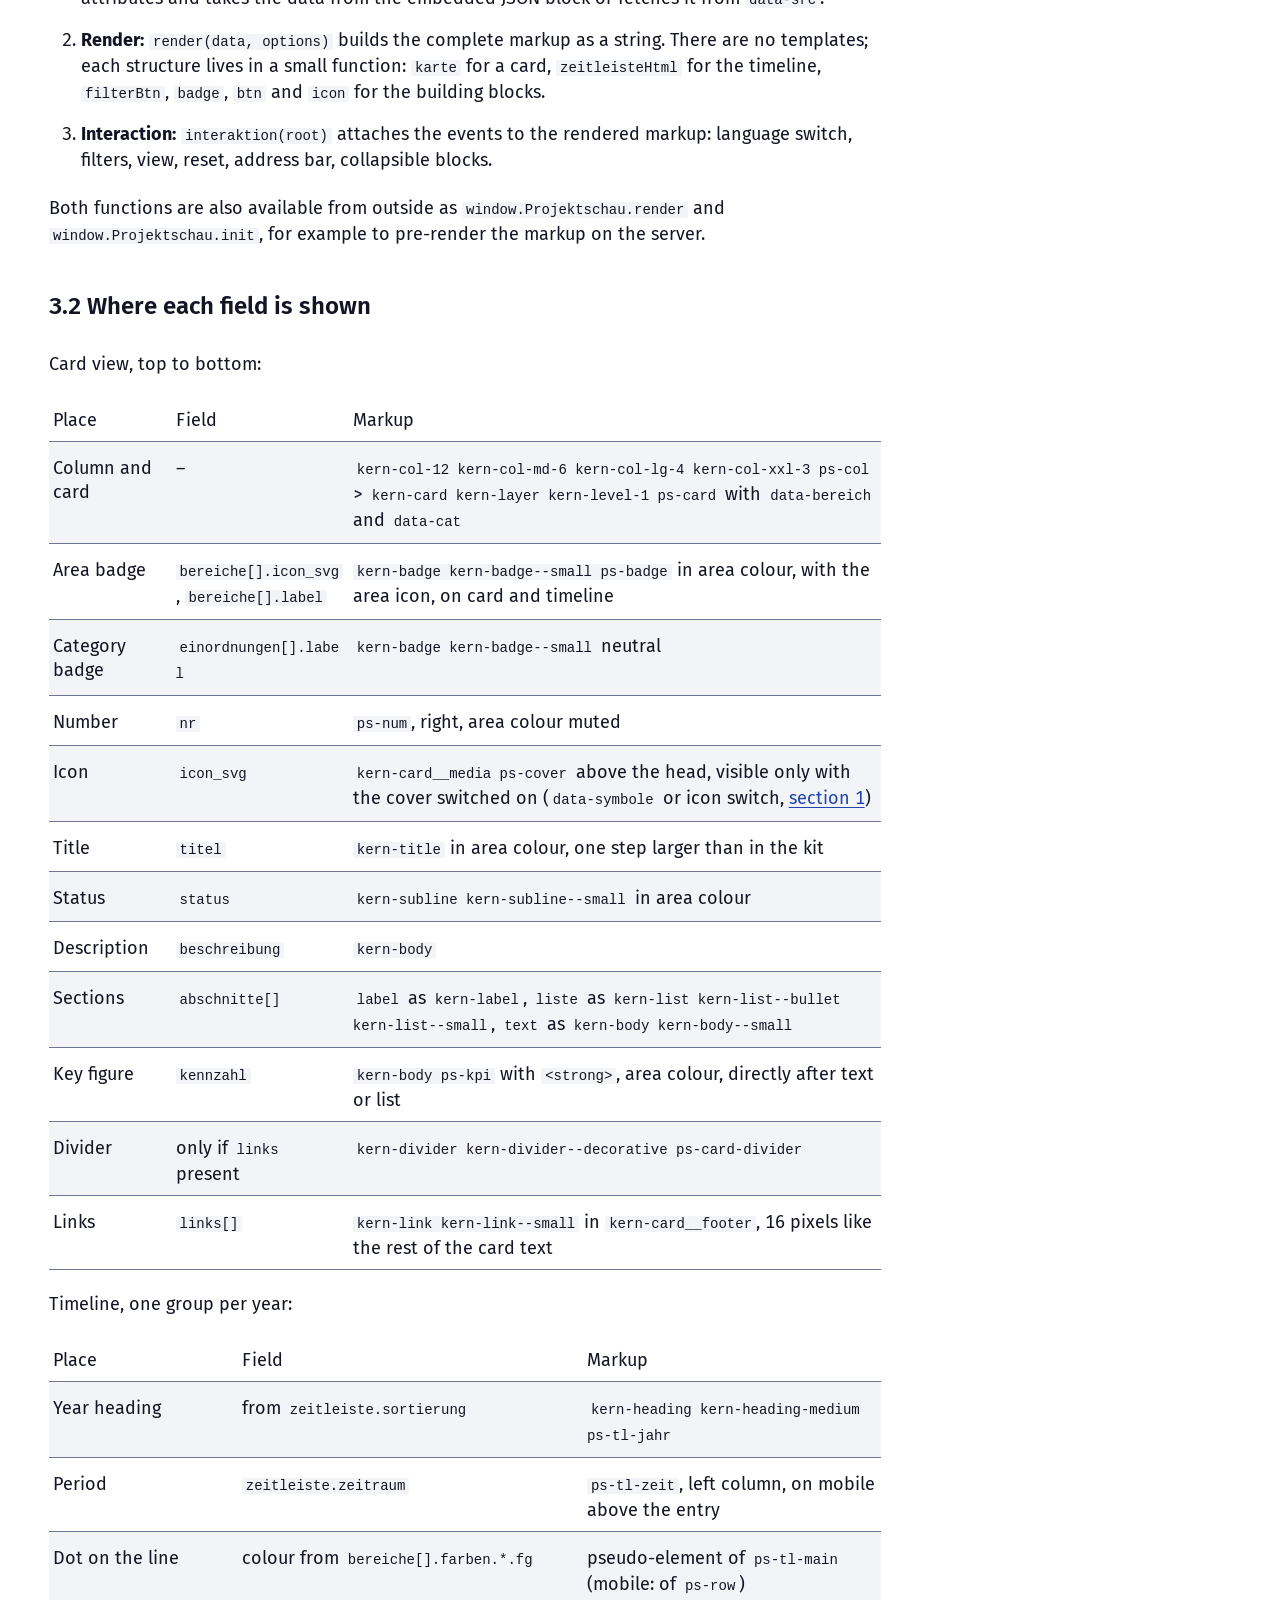
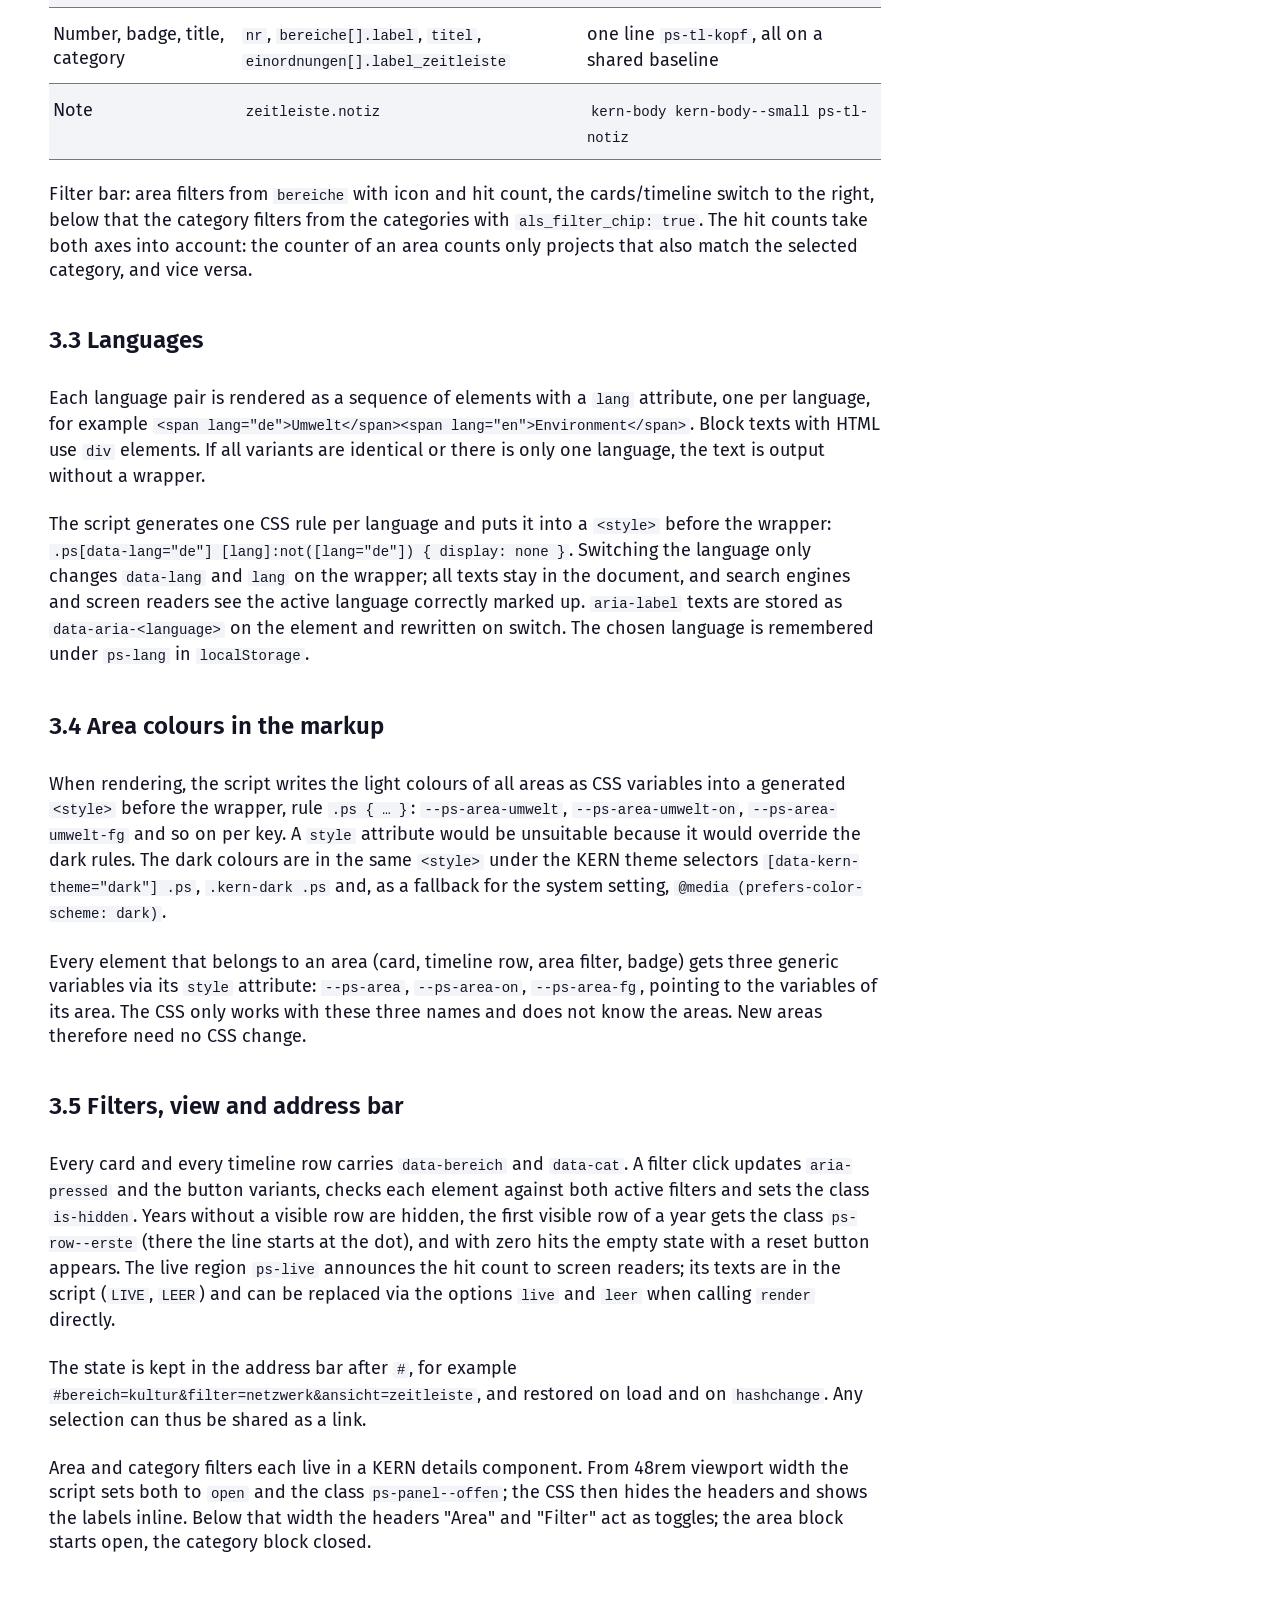
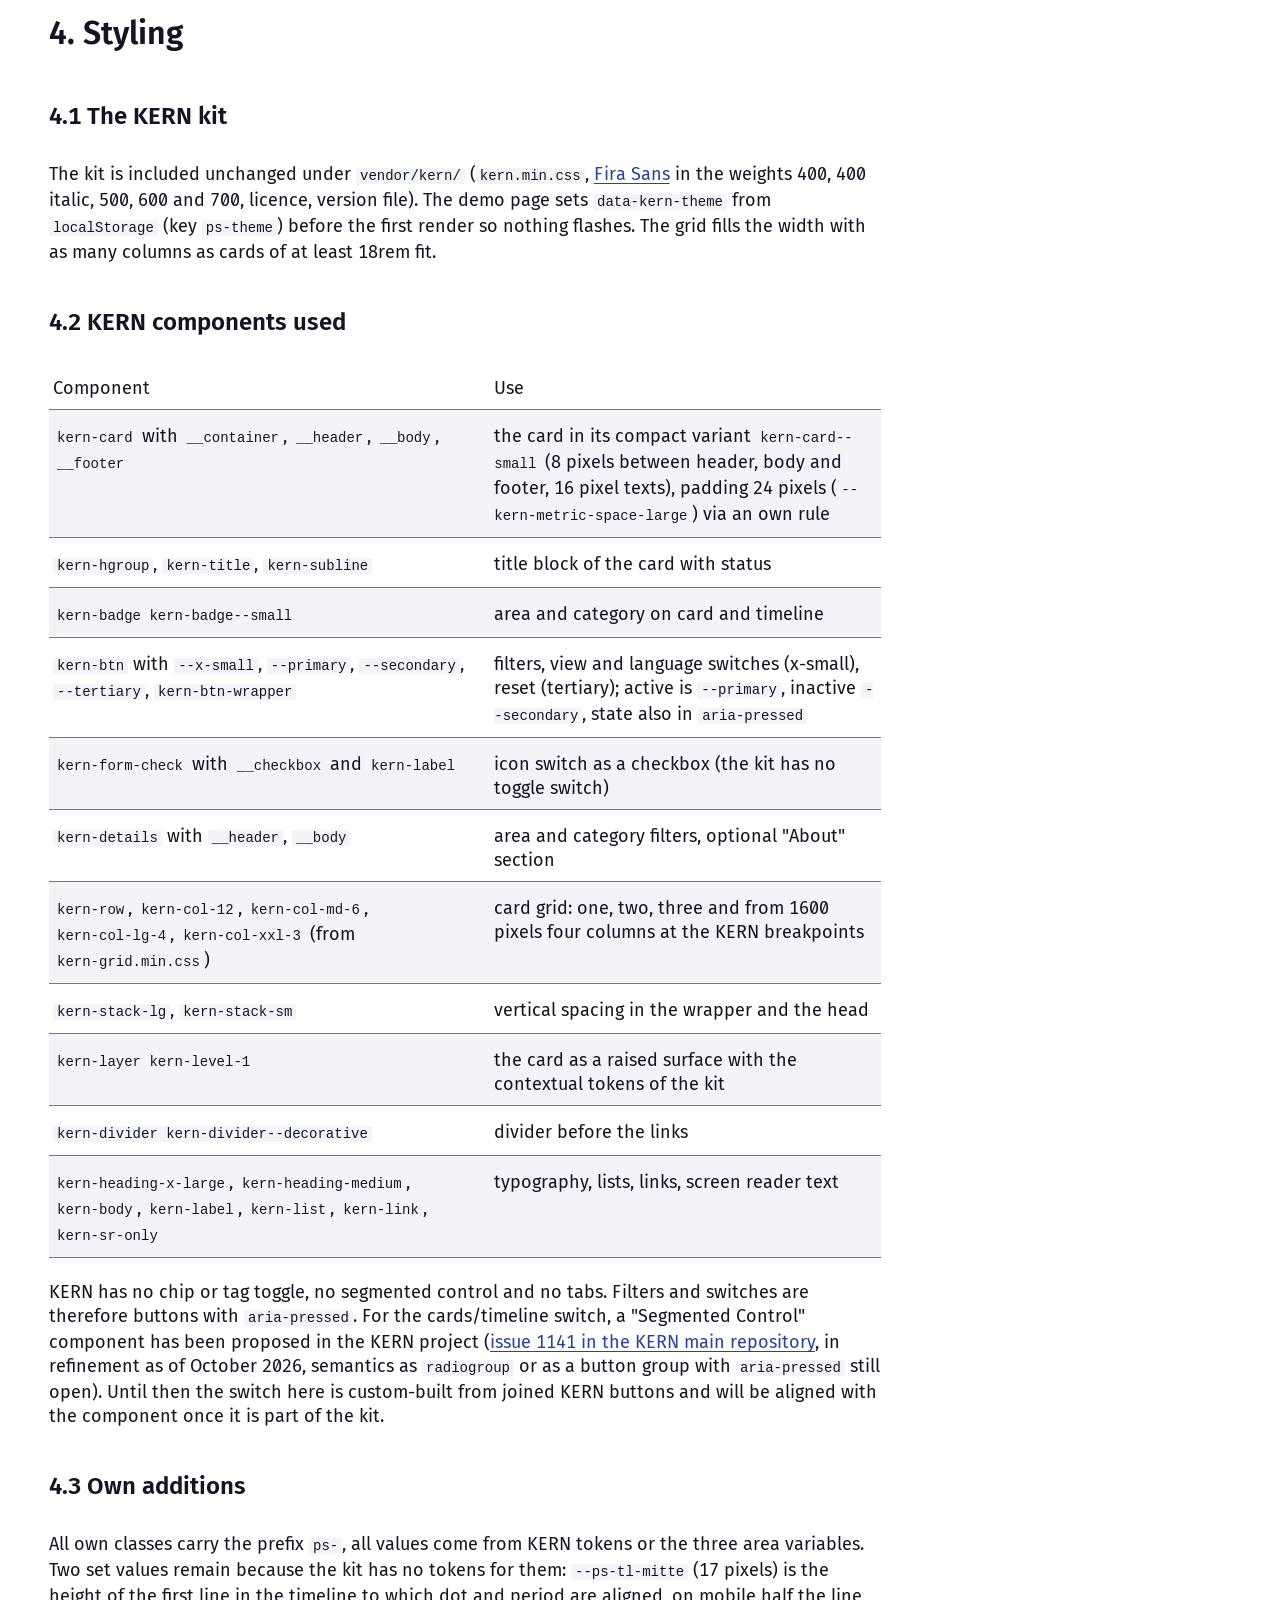
==== commit 33f52e8a: "README: Sprachzeile unter dem Kopfbild Co-Authored-By: Claude Opus 5.5 <noreply@anthropic.com>" ====
--- a/doku/readme.en.html
+++ b/doku/readme.en.html
@@ -4,83 +4,12 @@
 	<meta charset="utf-8">
 	<meta name="viewport" content="width=device-width, initial-scale=1">
 	<title>Documentation – Projektschau für KERN</title>
-	<script>
-		/* Reihenfolge: Adresse (?theme=, für Seitenwechsel ohne Browserspeicher), gespeicherte Wahl, Systemeinstellung */
-		( function () { var t = new URLSearchParams( location.search ).get( 'theme' ); if ( t !== 'dark' && t !== 'light' ) { t = null; try { t = localStorage.getItem( 'ps-theme' ); } catch ( e ) {} } if ( ! t && window.matchMedia && matchMedia( '(prefers-color-scheme: dark)' ).matches ) { t = 'dark'; } if ( t ) { document.documentElement.setAttribute( 'data-kern-theme', t ); try { localStorage.setItem( 'ps-theme', t ); } catch ( e ) {} } } )();
-	</script>
+	<script src="doku-frueh.js"></script>
 	<link rel="icon" href="data:,">
 	<link rel="stylesheet" href="../vendor/kern/fonts/fira-sans.css">
 	<link rel="stylesheet" href="../vendor/kern/kern.min.css">
 	<link rel="stylesheet" href="../vendor/kern/kern-grid.min.css">
-	<style>
-		.demo-kopf { display: flex; flex-wrap: wrap; align-items: center; justify-content: space-between; gap: var(--kern-metric-space-small, 8px); padding: var(--kern-metric-space-small, 8px) 0; margin-bottom: var(--kern-metric-space-large, 24px); border-bottom: var(--kern-metric-border-width-light, 1px) solid var(--kern-color-decorative-border-contextual, #c0c3d5); }
-		.demo-navi { display: flex; gap: var(--kern-metric-space-default, 16px); margin-inline-start: auto; margin-inline-end: var(--kern-metric-space-default, 16px); }
-		@media (max-width: 48rem) { .demo-kopf > p { flex: 1 1 100%; } .demo-navi { margin-inline-start: 0; } #farbschema { margin-inline-start: auto; } }
-		.demo-fuss { margin-top: calc(var(--kern-metric-space-x-large, 32px) * 3); padding-bottom: var(--kern-metric-space-x-large, 32px); }
-		.demo-fuss .kern-divider { margin-bottom: var(--kern-metric-space-default, 16px); }
-		.demo-navi .kern-link { display: inline-flex; align-items: center; min-height: 24px; padding-block: 0; line-height: 1; }
-		.demo-skip { position: absolute; inset-block-start: var(--kern-metric-space-small, 8px); inset-inline-start: var(--kern-metric-space-small, 8px); z-index: 100; padding: var(--kern-metric-space-small, 8px) var(--kern-metric-space-default, 16px); border-radius: var(--kern-metric-border-radius-default, 4px); background: var(--kern-color-layout-background-default, #fff); transform: translateY(-300%); }
-		.demo-skip:focus { transform: none; }
-		/* Links im Fuß in der Schriftgröße des Fußtexts, ohne den Grundlinienabstand des Kit-Links */
-		.demo-fuss .kern-link { font-size: inherit; line-height: inherit; padding: 0; }
-		.demo-navi [aria-current] { text-decoration: none; color: var(--kern-color-layout-text-default, #131525); font-weight: var(--kern-typography-font-weight-semi-bold, 600); }
-		.ps-icon { width: 1em; height: 1em; flex: none; margin-inline-end: var(--kern-metric-space-x-small, 4px); color: var(--kern-color-action-default-contextual, #2044aa); }
-		[data-kern-theme="dark"] .demo-sonne, :root:not([data-kern-theme="dark"]) .demo-mond { display: none; }
-		/* Schmale Bildschirme: Farbschalter mit zwei Feldern, Sonne und Mond, das gewählte Feld gefüllt; der Name bleibt als aria-label */
-		@media (max-width: 48rem) {
-			.demo-kopf > #farbschema { padding: 0; gap: 0; min-height: 0; align-items: stretch; overflow: hidden; background: none; border: var(--kern-metric-border-width-light, 1px) solid var(--kern-color-action-default-contextual, #2044aa); color: var(--kern-color-action-default-contextual, #2044aa); }
-			.demo-kopf > #farbschema .ps-icon { display: block; box-sizing: content-box; width: 1rem; height: 1rem; margin: 0; padding: var(--kern-metric-space-small, 8px) var(--kern-metric-space-default, 16px); }
-			.demo-kopf > #farbschema .kern-label { position: absolute; width: 1px; height: 1px; overflow: hidden; clip-path: inset(50%); white-space: nowrap; }
-			:root:not([data-kern-theme="dark"]) .demo-kopf > #farbschema .demo-sonne, [data-kern-theme="dark"] .demo-kopf > #farbschema .demo-mond { background: var(--kern-color-action-default-contextual, #2044aa); color: var(--kern-color-action-on-default-contextual, #fff); }
-		}
-		/* Gleiche Lage wie der Sprachumschalter der Demo: 24 px unter der Kopfzeile, 24 px über dem Inhalt */
-		.doku-lang { gap: 0; justify-content: flex-end; margin-bottom: var(--kern-metric-space-small, 8px); }
-		/* Überschrift und Einleitung wie in der Demo: 8 px unter dem Schalter, Einleitung in der großen Textstufe */
-		.doku > h1 + p { margin-top: calc(-1 * var(--kern-metric-space-small, 8px)); }
-		.doku-lang .kern-btn { margin: 0; border-radius: 0; }
-		.doku-lang .kern-btn--secondary { border-color: var(--kern-color-action-default-contextual, #2044aa); }
-		.doku-lang .kern-btn + .kern-btn { margin-inline-start: -1px; }
-		.doku-lang .kern-btn:first-child { border-start-start-radius: var(--kern-metric-border-radius-default, 4px); border-end-start-radius: var(--kern-metric-border-radius-default, 4px); }
-		.doku-lang .kern-btn:last-child { border-start-end-radius: var(--kern-metric-border-radius-default, 4px); border-end-end-radius: var(--kern-metric-border-radius-default, 4px); }
-		.doku-lang .kern-btn:focus-visible, .doku-lang .kern-btn--primary { z-index: 1; }
-		.doku-layout { display: grid; grid-template-columns: minmax(0, 52rem) 1fr; gap: var(--kern-metric-space-x-large, 32px); align-items: start; }
-		.doku { max-width: 52rem; display: flex; flex-direction: column; gap: var(--kern-metric-space-default, 16px); }
-		/* Mitlaufendes Inhaltsverzeichnis wie in der KERN-Doku: rechts, haftet beim Scrollen, aktiver Abschnitt hervorgehoben */
-		.doku-toc { position: sticky; top: var(--kern-metric-space-large, 24px); max-width: 18rem; justify-self: end; width: 100%; border-left: var(--kern-metric-border-width-light, 1px) solid var(--kern-color-decorative-border-contextual, #c0c3d5); padding-left: var(--kern-metric-space-default, 16px); }
-		.doku-toc .kern-label { display: block; padding: 0 0 var(--kern-metric-space-small, 8px); }
-		.doku-toc ul { list-style: none; margin: 0; padding: 0; display: flex; flex-direction: column; gap: var(--kern-metric-space-x-small, 4px); }
-		.doku-toc .kern-link { text-decoration: none; color: var(--kern-color-layout-text-muted, #51577a); font-size: var(--kern-typography-font-size-small-static, 16px); line-height: var(--kern-typography-line-height-medium-static, 24px); }
-		.doku-toc .kern-link:hover, .doku-toc .kern-link:focus-visible { text-decoration: underline; }
-		.doku-toc .kern-link[aria-current="true"] { color: var(--kern-color-action-default, #2044aa); font-weight: var(--kern-typography-font-weight-semi-bold, 600); }
-		@media (max-width: 64rem) { .doku-layout { grid-template-columns: 1fr; } .doku-toc { position: static; order: -1; max-width: none; border-left: 0; padding-left: 0; } }
-		.doku h2 { margin-top: var(--kern-metric-space-x-large, 32px); }
-		.doku h3 { margin-top: var(--kern-metric-space-default, 16px); }
-		.doku-code { position: relative; }
-		.doku-code .kern-btn { position: absolute; right: var(--kern-metric-space-small, 8px); bottom: var(--kern-metric-space-small, 8px); margin: 0; min-height: 0; padding: var(--kern-metric-space-x-small, 4px); opacity: .6; }
-		.doku-code .kern-btn .kern-label:empty { display: none; }
-		.doku-code .kern-btn:hover, .doku-code .kern-btn:focus-visible { opacity: 1; }
-		.doku-code .kern-btn .kern-label { padding: var(--kern-metric-space-2x-small, 2px) var(--kern-metric-space-x-small, 4px); font-size: var(--kern-font-size-14, .875rem); }
-		.doku-code .ps-icon { margin: 0; width: 1.25rem; height: 1.25rem; }
-		.doku pre { width: 100%; box-sizing: border-box; margin: 0; padding: var(--kern-metric-space-default, 16px) var(--kern-metric-space-default, 16px) calc(var(--kern-metric-space-x-large, 32px) + var(--kern-metric-space-small, 8px)); white-space: pre-wrap; overflow-wrap: anywhere; border-radius: var(--kern-metric-border-radius-default, 4px); background: var(--kern-color-layout-background-default-surface, #f3f4f7); border: var(--kern-metric-border-width-light, 1px) solid var(--kern-color-decorative-border-contextual, #c0c3d5); }
-		.doku code { overflow-wrap: anywhere; font-family: var(--kern-typography-font-family-fira-mono, monospace); font-size: var(--kern-font-size-14, .875rem); color: var(--kern-color-layout-text-default, #131525); }
-		.doku :not(pre) > code { padding: 0 var(--kern-metric-space-x-small, 4px); border-radius: var(--kern-metric-border-radius-small, 2px); background: var(--kern-color-layout-background-default-surface, #f3f4f7); }
-		.doku .kern-list--bullet li, .doku .kern-list--number li { padding-block: 0; }
-		.doku .kern-table__cell { vertical-align: top; }
-		.doku .kern-table__cell:first-child code { white-space: nowrap; }
-		/* Links im Fließtext erben Zeilenhöhe und Schriftgröße, sonst vergrößert der Grundlinienabstand des Kit-Links die Zeile */
-		.doku p .kern-link, .doku li .kern-link, .doku td .kern-link { display: inline; padding: 0; line-height: inherit; font-size: inherit; }
-		.doku-autor { display: flex; gap: var(--kern-metric-space-large, 24px); align-items: flex-start; }
-		.doku-foto { width: 6rem; height: 6rem; flex: none; object-fit: cover; border-radius: 50%; }
-		.doku-autor-links { margin-top: var(--kern-metric-space-small, 8px); gap: var(--kern-metric-space-default, 16px) var(--kern-metric-space-large, 24px); flex-wrap: wrap; }
-		@media (max-width: 40rem) { .doku-autor { flex-direction: column; } }
-		/* Tabellen scrollen auf schmalen Bildschirmen in ihrer KERN-Hülle statt die Seite zu verbreitern */
-		.doku { min-width: 0; }
-		.doku > * { min-width: 0; max-width: 100%; }
-		.doku .kern-table-responsive { width: 100%; }
-		@media (prefers-reduced-motion: reduce) { html { scroll-behavior: auto; } }
-		.doku .kern-table-responsive[tabindex]:focus-visible { outline: 4px solid var(--kern-color-action-focus-default-contextual, #454B6B); outline-offset: 2px; }
-		.doku .kern-table { min-width: 36rem; }
-	</style>
+	<link rel="stylesheet" href="doku.css">
 </head>
 <body>
 	<a class="kern-link demo-skip" href="#inhalt">Skip to content</a>
@@ -104,7 +33,7 @@
 <p class="kern-body">A project overview with cards, filters and a timeline, built on the <a class="kern-link" rel="noopener" href="https://www.kern-ux.de">KERN UX standard</a>. A pattern for initiatives, associations and public administrations that want to show their projects on one page: each card is a project with area, category, status, description, activities, partners, key figure and links. Two languages, light and dark mode, filters by area and category, a timeline by year, deep links via the address bar.</p>
 <p class="kern-body">Three files, no framework, no build step: <code>projektschau.js</code>, <code>projektschau.css</code> and a JSON data package. The KERN kit is included unchanged under <code>vendor/kern/</code>.</p>
 <p class="kern-body">The pattern grew out of a <a class="kern-link" rel="noopener" href="https://ankerpunkt-hoherflaeming.de/projekte/">project overview</a> that a regional network uses as a running project. A WordPress plugin with the same data format is being developed in parallel. The sample data in <code>daten/beispiel.json</code> is fictitious.</p>
-<p class="kern-body">Source code: <a class="kern-link" rel="noopener" href="https://github.com/donludwig/projektschau-kern">github.com/donludwig/projektschau-kern</a>. This page is also available in German: <code>README.md</code>.</p>
+<p class="kern-body">Source code: <a class="kern-link" rel="noopener" href="https://github.com/donludwig/projektschau-kern">github.com/donludwig/projektschau-kern</a>.</p>
 <h2 class="kern-heading-large" id="1-demo-and-integration">1. Demo and integration</h2>
 <p class="kern-body">Open <code>index.html</code> in a browser; no server is needed. The sample data is embedded in the page; the same data is in <code>daten/beispiel.json</code> for loading via <code>data-src</code>.</p>
 <div class="doku-code"><pre><code class="language-html">&lt;link rel=&quot;stylesheet&quot; href=&quot;vendor/kern/fonts/fira-sans.css&quot;&gt;
@@ -1195,181 +1124,26 @@
 <h2 class="kern-heading-large" id="6-accessibility">6. Accessibility</h2>
 <p class="kern-body">Self-assessment, not a formal audit; goal, checks and open points are listed in <a class="kern-link" href="../ACCESSIBILITY.md"><code>ACCESSIBILITY.md</code></a>. All controls are buttons or links with the focus ring of the kit, reachable in display order. Filters and switches carry <code>aria-pressed</code>, groups carry <code>aria-label</code> in the active language. Results are announced via a live region. Icons are decorative (<code>aria-hidden</code>); every piece of information is also available as text. Contrasts for text and surfaces come from KERN; for the area colours the requirements in 2.4 apply. Without JavaScript the element stays empty because the cards are rendered from the data package; to avoid that, generate the markup on the server beforehand with <code>Projektschau.render</code>.</p>
 <h2 class="kern-heading-large" id="7-security">7. Security</h2>
-<p class="kern-body">This pattern was built with <a class="kern-link" rel="noopener" href="https://claude.com/claude-code">Claude Code</a> (<a class="kern-link" href="#9-origin-and-further-development">section 9</a>). That is why this chapter lists what I checked, with which tools, and what is still open. I ran all checks myself, with automated tools and AI-assisted reviews. There has been no review by independent third parties. As of 13 October 2026, release 0.1.0.</p>
-<p class="kern-body">The pattern runs entirely in the browser. It has no server part and no login, it collects no data from visitors and makes no external requests; kit, fonts and data are local. The only thing that comes from outside is the data package: the JSON file with areas, projects and texts that the operator provides (<a class="kern-link" href="#2-data">section 2</a>; in the demo <code>daten/beispiel.json</code>). The renderer builds the cards from it. It checks every field of it before it reaches the page, even when the file comes from the operator, because it may originate from an editorial system with several roles. <a class="kern-link" href="#25-creating-your-own-data">Section 2.5</a> describes how each field is handled. The checks below focus on this path.</p>
-<p class="kern-body">Everything the package brings along from others (KERN kit, Fira Sans, symbols from Lucide) is listed in the bill of materials with origin and licence, the kit also with a checksum. The components with a version number were looked up in the <a class="kern-link" rel="noopener" href="https://osv.dev">OSV</a> vulnerability database, with no hits (<a class="kern-link" href="#71-what-was-checked">section 7.1</a>).</p>
-<h3 class="kern-heading-medium" id="71-what-was-checked">7.1 What was checked</h3>
-<div class="kern-table-responsive" data-name="Table, scrolls sideways"><table class="kern-table kern-table--striped">
-<thead class="kern-table__header">
-<tr class="kern-table__row">
-<th class="kern-table__cell">Check</th>
-<th class="kern-table__cell">Approach</th>
-<th class="kern-table__cell">Result</th>
-</tr>
-</thead>
-<tbody class="kern-table__body">
-<tr class="kern-table__row">
-<td class="kern-table__cell">Review for DOM XSS</td>
-<td class="kern-table__cell">AI-assisted code review of renderer, demo and scripts; sources: data package, address, hash, browser storage, embedded JSON</td>
-<td class="kern-table__cell">7 findings, fixed</td>
-</tr>
-<tr class="kern-table__row">
-<td class="kern-table__cell">Payloads in the renderer</td>
-<td class="kern-table__cell"><code>skripte/pruefe_xss.js</code> renders the sample data with payloads in colour, key, language code, symbol, number, link and year and looks for active markup</td>
-<td class="kern-table__cell">passed</td>
-</tr>
-<tr class="kern-table__row">
-<td class="kern-table__cell">Fuzzing</td>
-<td class="kern-table__cell"><code>skripte/pruefe_fuzz.js</code>: 1000 and 2000 randomly mangled packages with a fixed seed (fields removed, wrongly typed, nested)</td>
-<td class="kern-table__cell">no exception, no active markup</td>
-</tr>
-<tr class="kern-table__row">
-<td class="kern-table__cell">Unicode control characters</td>
-<td class="kern-table__cell">Bidi, zero-width and control characters in texts and link texts</td>
-<td class="kern-table__cell">are removed</td>
-</tr>
-<tr class="kern-table__row">
-<td class="kern-table__cell">Misuse (sharp edges)</td>
-<td class="kern-table__cell">Trail of Bits method: options, data fields, embedding and silent failure paths from the view of operations and editors</td>
-<td class="kern-table__cell">3 findings, fixed</td>
-</tr>
-<tr class="kern-table__row">
-<td class="kern-table__cell">Insecure defaults</td>
-<td class="kern-table__cell">Trail of Bits method: from credentials to errors that fail open instead of closed</td>
-<td class="kern-table__cell">no finding</td>
-</tr>
-<tr class="kern-table__row">
-<td class="kern-table__cell">Security review of the whole code</td>
-<td class="kern-table__cell">Data flow from source to output</td>
-<td class="kern-table__cell">no finding of medium severity or above; one note implemented</td>
-</tr>
-<tr class="kern-table__row">
-<td class="kern-table__cell">Content security policy</td>
-<td class="kern-table__cell">Demo under <code>default-src 'self'</code> without <code>unsafe-inline</code></td>
-<td class="kern-table__cell">works; the renderer sets its rules through <code>adoptedStyleSheets</code>, the demo runs without inline scripts and inline styles</td>
-</tr>
-<tr class="kern-table__row">
-<td class="kern-table__cell">Secrets in the history</td>
-<td class="kern-table__cell">gitleaks across all commits</td>
-<td class="kern-table__cell">nothing found</td>
-</tr>
-<tr class="kern-table__row">
-<td class="kern-table__cell">Linters and data check</td>
-<td class="kern-table__cell">ESLint and stylelint; <code>skripte/pruefe.py</code> checks every KERN class and token against the kit, the data package and the contrasts in light and dark</td>
-<td class="kern-table__cell">no finding</td>
-</tr>
-<tr class="kern-table__row">
-<td class="kern-table__cell">Markup</td>
-<td class="kern-table__cell">html-validate on demo, documentation and rendered DOM</td>
-<td class="kern-table__cell">no finding</td>
-</tr>
-<tr class="kern-table__row">
-<td class="kern-table__cell">Accessibility</td>
-<td class="kern-table__cell">axe-core for WCAG 2.1 AA and 2.2 AA with best practices: cards, timeline, light and dark, both languages, widths 1280, 390 and 320 pixels; contrast of every text recalculated, also on hover; keyboard pass with a check of the focus ring; text spacing, 200 % font size, reduced motion</td>
-<td class="kern-table__cell">no open violations</td>
-</tr>
-<tr class="kern-table__row">
-<td class="kern-table__cell">Browsers and load</td>
-<td class="kern-table__cell">Chromium, Firefox and WebKit without console errors; 1000 cards</td>
-<td class="kern-table__cell">passed; 205 ms to render, 5 ms per filter click</td>
-</tr>
-<tr class="kern-table__row">
-<td class="kern-table__cell">Lighthouse 13.5</td>
-<td class="kern-table__cell">Demo page of the package, mobile profile with simulated throttling, compressed delivery</td>
-<td class="kern-table__cell">accessibility 100, best practices 100, performance 81. The pattern itself adds about 29 KB compressed (CSS, JavaScript, sample data); a KERN page loads kit and font anyway</td>
-</tr>
-<tr class="kern-table__row">
-<td class="kern-table__cell">Supply chain</td>
-<td class="kern-table__cell">KERN kit in a fixed version, SHA-512 checksum before unpacking; SHA-256 checksum for the zip</td>
-<td class="kern-table__cell">kit, Fira Sans and Lucide recorded, licence texts in the package</td>
-</tr>
-<tr class="kern-table__row">
-<td class="kern-table__cell">Bill of materials</td>
-<td class="kern-table__cell">validated against the SPDX 2.3 JSON schema; compared with the package content on every build; KERN kit 2.8.2 and Lucide 1.49.0 looked up in the OSV vulnerability database (13 October 2026)</td>
-<td class="kern-table__cell">valid and up to date; no known vulnerabilities</td>
-</tr>
-</tbody>
-</table></div>
-<h3 class="kern-heading-medium" id="72-tools">7.2 Tools</h3>
-<div class="kern-table-responsive" data-name="Table, scrolls sideways"><table class="kern-table kern-table--striped">
-<thead class="kern-table__header">
-<tr class="kern-table__row">
-<th class="kern-table__cell">Tool</th>
-<th class="kern-table__cell">Used for</th>
-<th class="kern-table__cell">In the package</th>
-</tr>
-</thead>
-<tbody class="kern-table__body">
-<tr class="kern-table__row">
-<td class="kern-table__cell"><code>skripte/pruefe.py</code>, <code>skripte/pruefe_xss.js</code>, <code>skripte/pruefe_fuzz.js</code></td>
-<td class="kern-table__cell">Data package, classes, tokens and contrasts; payloads; fuzzing</td>
-<td class="kern-table__cell">yes</td>
-</tr>
-<tr class="kern-table__row">
-<td class="kern-table__cell"><a class="kern-link" rel="noopener" href="https://claude.com/claude-code">Claude Code</a> with <a class="kern-link" rel="noopener" href="https://github.com/anthropics/claude-code-security-review"><code>/security-review</code></a></td>
-<td class="kern-table__cell">Code reviews for DOM XSS and security review of the whole code</td>
-<td class="kern-table__cell">no</td>
-</tr>
-<tr class="kern-table__row">
-<td class="kern-table__cell"><a class="kern-link" rel="noopener" href="https://github.com/trailofbits/skills">Trail of Bits Skills</a>: <a class="kern-link" rel="noopener" href="https://github.com/trailofbits/skills/tree/main/plugins/sharp-edges">sharp-edges</a>, <a class="kern-link" rel="noopener" href="https://github.com/trailofbits/skills/tree/main/plugins/insecure-defaults">insecure-defaults</a></td>
-<td class="kern-table__cell">Reviews for misuse and insecure defaults</td>
-<td class="kern-table__cell">no</td>
-</tr>
-<tr class="kern-table__row">
-<td class="kern-table__cell"><a class="kern-link" rel="noopener" href="https://github.com/dequelabs/axe-core">axe-core</a> 4.14</td>
-<td class="kern-table__cell">Accessibility</td>
-<td class="kern-table__cell">no</td>
-</tr>
-<tr class="kern-table__row">
-<td class="kern-table__cell"><a class="kern-link" rel="noopener" href="https://github.com/microsoft/playwright">Playwright</a> 1.64</td>
-<td class="kern-table__cell">Browser matrix, keyboard, contrasts, content security policy, print view</td>
-<td class="kern-table__cell">no</td>
-</tr>
-<tr class="kern-table__row">
-<td class="kern-table__cell"><a class="kern-link" rel="noopener" href="https://github.com/GoogleChrome/lighthouse">Lighthouse</a> 13.5</td>
-<td class="kern-table__cell">Accessibility, best practices, performance</td>
-<td class="kern-table__cell">no</td>
-</tr>
-<tr class="kern-table__row">
-<td class="kern-table__cell"><a class="kern-link" rel="noopener" href="https://gitlab.com/html-validate/html-validate">html-validate</a> 11.16</td>
-<td class="kern-table__cell">Markup</td>
-<td class="kern-table__cell">no</td>
-</tr>
-<tr class="kern-table__row">
-<td class="kern-table__cell"><a class="kern-link" rel="noopener" href="https://github.com/eslint/eslint">ESLint</a> 10.12, <a class="kern-link" rel="noopener" href="https://github.com/stylelint/stylelint">stylelint</a> 17.16</td>
-<td class="kern-table__cell">JavaScript and CSS</td>
-<td class="kern-table__cell">no</td>
-</tr>
-<tr class="kern-table__row">
-<td class="kern-table__cell"><a class="kern-link" rel="noopener" href="https://github.com/gitleaks/gitleaks">gitleaks</a> 8.30</td>
-<td class="kern-table__cell">Secrets in the history</td>
-<td class="kern-table__cell">no</td>
-</tr>
-<tr class="kern-table__row">
-<td class="kern-table__cell"><a class="kern-link" rel="noopener" href="https://spdx.github.io/spdx-spec/v2.3/">SPDX 2.3</a> with <a class="kern-link" rel="noopener" href="https://github.com/spdx/spdx-spec/blob/support/2.3/schemas/spdx-schema.json">JSON schema</a></td>
-<td class="kern-table__cell">Format and validation of the bill of materials <code>SPDX_projektschau-kern.spdx.json</code></td>
-<td class="kern-table__cell">bill of materials yes, schema no</td>
-</tr>
-<tr class="kern-table__row">
-<td class="kern-table__cell"><a class="kern-link" rel="noopener" href="https://osv.dev">OSV</a> (<a class="kern-link" rel="noopener" href="https://github.com/google/osv.dev">repository</a>)</td>
-<td class="kern-table__cell">known vulnerabilities of the components</td>
-<td class="kern-table__cell">no</td>
-</tr>
-</tbody>
-</table></div>
-<p class="kern-body">The tools outside the package run locally before every release. The three check scripts in the package only need Python and Node.js and run after every change to the renderer (<a class="kern-link" href="#5-checking-and-maintaining">section 5</a>).</p>
-<h3 class="kern-heading-medium" id="73-what-is-still-open">7.3 What is still open</h3>
+<p class="kern-body">This pattern was built with <a class="kern-link" rel="noopener" href="https://claude.com/claude-code">Claude Code</a> (<a class="kern-link" href="#9-origin-and-further-development">section 9</a>). That is why I set out here how I checked it. I carried out all checks myself, with automated tools and AI-assisted reviews. There has been no check by independent third parties. As of version 0.1.0, 15 October 2026.</p>
+<p class="kern-body">The pattern runs entirely in the browser, without a server part and without login. The only outside input is the data package (<a class="kern-link" href="#2-data">section 2</a>). The renderer treats it as untrusted even when the operator provides it: it may come from a content system with several roles.</p>
+<h3 class="kern-heading-medium" id="71-what-is-protected">7.1 What is protected</h3>
 <ul class="kern-list kern-list--bullet">
-<li>Independent review: there has been no penetration test and no audit by third parties.</li>
-<li>Screen reader and usability test: axe-core covers only part of the criteria. A pass with a screen reader and a test with users are still to come.</li>
-<li>KERN kit: the <a class="kern-link" rel="noopener" href="https://gitlab.opencode.de/kern-ux/kern-ux-plain">kit</a> is included unchanged in a fixed version. What is checked: the package matches the registry and every class used exists in it. I have not reviewed the kit itself.</li>
-<li><a class="kern-link" rel="noopener" href="https://developer.mozilla.org/en-US/docs/Web/API/Trusted_Types_API">Trusted Types</a>: not tested. The renderer sets the checked markup through <code>innerHTML</code> in one place; a page that enforces Trusted Types needs its own policy for that.</li>
-<li>Automated pipeline: the checks do not yet run by themselves on every change, I run them locally by hand.</li>
-<li>Signature: the zip comes with a SHA-256 checksum, not yet with a signature.</li>
-<li>Vulnerabilities of the components: the <a class="kern-link" rel="noopener" href="https://osv.dev">OSV lookup</a> is a snapshot. There is no regular lookup yet; for Fira Sans the bill of materials gives no version that could be looked up.</li>
-<li>Embedding page: server, headers and content security policy belong to the operator. Anyone who calls <code>Projektschau.render</code> themselves and processes the result further leaves the checked path.</li>
+<li>The renderer checks every field of the data package before it reaches the page: colours only as hex values, keys and language codes only in the expected format, links only with <code>http</code>, <code>https</code>, <code>mailto</code>, <code>tel</code> or relative, icons only as simple SVG shapes. It escapes texts and removes control characters (<a class="kern-link" href="#25-creating-your-own-data">section 2.5</a>).</li>
+<li>Demo, documentation and start page run under a strict content security policy that allows only files from the package.</li>
+<li>The package sets no cookies and loads nothing from third-party servers; kit, fonts and data are included.</li>
+<li>The bill of materials lists every third-party component with origin and licence; the KERN kit comes in a fixed version with a checksum.</li>
 </ul>
-<p class="kern-body">Please report vulnerabilities privately: <a class="kern-link" href="../SECURITY.md"><code>SECURITY.md</code></a> gives address and deadlines.</p>
+<h3 class="kern-heading-medium" id="72-how-it-was-checked">7.2 How it was checked</h3>
+<p class="kern-body">AI-assisted reviews of the data flow for DOM XSS, misuse and insecure defaults; check scripts in the package with attack strings in every data field and a thousand randomly mangled data packages; content security policy in the browser; accessibility with axe-core, light and dark, in both languages and three widths, plus keyboard and contrast; Chromium, Firefox and WebKit; Lighthouse; OWASP ZAP against the live site; linters, markup and link checks; a query of the components in the OSV vulnerability database and a search for secrets in the repository. The details with tools and results are in the <a class="kern-link" rel="noopener" href="https://github.com/donludwig/projektschau-kern/blob/main/doku/pruefbericht.en.md">test report</a>.</p>
+<h3 class="kern-heading-medium" id="73-open-items">7.3 Open items</h3>
+<ul class="kern-list kern-list--bullet">
+<li>Independent check: a penetration test or an audit by third parties has not taken place yet.</li>
+<li>Screen reader and user test: axe-core covers only part of the criteria. A screen reader pass and a test with people who maintain content are open.</li>
+<li>KERN kit: I checked that it matches the registry package, but not the kit itself.</li>
+<li>Automated pipeline: I run the checks locally by hand.</li>
+<li>Embedding page: server, headers and content security policy belong to the operator.</li>
+</ul>
+<p class="kern-body">Please report vulnerabilities privately: <a class="kern-link" href="../SECURITY.md"><code>SECURITY.md</code></a> gives the address and deadlines.</p>
 <h2 class="kern-heading-large" id="8-licence">8. Licence</h2>
 <p class="kern-body">Code and documentation: <a class="kern-link" href="../LICENSE">EUPL-1.2</a> (<a class="kern-link" rel="noopener" href="https://eupl.eu/1.2/en/">licence text at the EU</a>). KERN kit: EUPL-1.2 (<code>vendor/kern/LICENSE.md</code>). <a class="kern-link" rel="noopener" href="https://github.com/mozilla/Fira">Fira Sans</a>: <a class="kern-link" rel="noopener" href="https://openfontlicense.org">SIL Open Font License 1.1</a>. Icons in the sample data and on the start page after <a class="kern-link" rel="noopener" href="https://lucide.dev">Lucide</a> (<a class="kern-link" rel="noopener" href="https://github.com/lucide-icons/lucide/blob/main/LICENSE">ISC</a>). The KERN logo on the start page (<code>website/</code>) is a mark of the KERN team and is not covered by the EUPL; its use here has been agreed with the KERN team.</p>
 <h2 class="kern-heading-large" id="9-origin-and-further-development">9. Origin and further development</h2>
@@ -1438,7 +1212,7 @@
 <li><strong>No framework, no build:</strong> one JavaScript file and one CSS file on top of KERN kit 2.8.2, which is included unchanged; no external requests (<a class="kern-link" href="#1-demo-and-integration">section 1</a>).</li>
 <li><strong>Data package:</strong> one JSON file with areas, categories, projects and texts (<a class="kern-link" href="#2-data">section 2</a>); 32 fictitious sample projects in four areas are included.</li>
 <li><strong>Accessibility:</strong> keyboard operation with visible focus, results are announced, checked contrasts, the system setting “reduce motion” is respected. Self-test with axe-core for WCAG 2.1 AA and 2.2 AA with no open violations (<a class="kern-link" href="#6-accessibility">section 6</a>).</li>
-<li><strong>Security:</strong> the renderer checks every field of the data package and runs under a strict content security policy. Check scripts, security policy (<code>SECURITY.md</code>) and bill of materials (SPDX 2.3) are included (<a class="kern-link" href="#7-security">section 7</a>).</li>
+<li><strong>Security:</strong> the renderer checks every field of the data package and runs under a strict content security policy. Check scripts, test report, threat model, security policy (<code>SECURITY.md</code>) and bill of materials (SPDX 2.3) are included (<a class="kern-link" href="#7-security">section 7</a>).</li>
 <li><strong>Demo and documentation:</strong> demo page, this README in German and English, both also as HTML pages in KERN style; design and content rules for your own cards (<a class="kern-link" href="#45-design-rules">section 4.5</a>).</li>
 <li><strong>Start page:</strong> the start page of projektschau.thinkrepeat.com in German and English under <code>website/</code>, as an example of how to present the pattern (<a class="kern-link" href="#1-demo-and-integration">section 1</a>).</li>
 </ul>
@@ -1450,59 +1224,6 @@
 			<p class="kern-body kern-body--small kern-body--muted">Code under <a class="kern-link" href="../LICENSE">EUPL-1.2</a>. KERN kit (<a class="kern-link" href="../vendor/kern/LICENSE.md">EUPL-1.2</a>, version in <code>vendor/kern/VERSION</code>), <a class="kern-link" href="https://github.com/mozilla/Fira">Fira Sans</a> (<a class="kern-link" href="https://openfontlicense.org">SIL OFL 1.1</a>), icons after <a class="kern-link" href="https://lucide.dev">Lucide</a> (ISC). All demo content is fictitious.</p>
 		</footer>
 	</div>
-	<script>
-		( function () {
-			var b = document.getElementById( 'farbschema' ), h = document.documentElement;
-			function zeige() { b.setAttribute( 'aria-checked', h.getAttribute( 'data-kern-theme' ) === 'dark' ? 'true' : 'false' ); }
-			b.addEventListener( 'click', function () {
-				var t = h.getAttribute( 'data-kern-theme' ) === 'dark' ? 'light' : 'dark';
-				h.setAttribute( 'data-kern-theme', t );
-				try { localStorage.setItem( 'ps-theme', t ); } catch ( e ) {}
-				zeige();
-			} );
-			zeige();
-			/* Inhaltsverzeichnis: den Abschnitt markieren, der gerade oben im Fenster steht */
-			var tocLinks = Array.prototype.slice.call( document.querySelectorAll( '.doku-toc a' ) ), abschnitte = tocLinks.map( function ( a ) { return document.getElementById( a.getAttribute( 'href' ).slice( 1 ) ); } );
-			var ziel = null;
-			function markiere() {
-				var aktiv = 0, ende = window.innerHeight + window.scrollY >= document.documentElement.scrollHeight - 2;
-				/* Nach einem Klick bleibt das Ziel markiert, bis es oben angekommen ist oder die Seite zu Ende ist */
-				if ( ziel !== null ) { if ( ende || ( abschnitte[ ziel ] && abschnitte[ ziel ].getBoundingClientRect().top <= 120 ) ) { ziel = null; } else { return; } }
-				abschnitte.forEach( function ( el, i ) { if ( el && el.getBoundingClientRect().top <= 120 ) { aktiv = i; } } );
-				/* Am Seitenende gilt der letzte Abschnitt, auch wenn er nicht mehr bis oben scrollen kann */
-				if ( ende ) { aktiv = tocLinks.length - 1; }
-				setzeAktiv( aktiv );
-			}
-			function setzeAktiv( aktiv ) { tocLinks.forEach( function ( a, i ) { if ( i === aktiv ) { a.setAttribute( 'aria-current', 'true' ); } else { a.removeAttribute( 'aria-current' ); } } ); }
-			/* Klick im Verzeichnis markiert sofort den gewählten Abschnitt */
-			tocLinks.forEach( function ( a, i ) { a.addEventListener( 'click', function () { ziel = i; setzeAktiv( i ); } ); } );
-			window.addEventListener( 'scroll', markiere, { passive: true } );
-			markiere();
-			/* Codeblöcke in die Zwischenablage kopieren */
-			Array.prototype.slice.call( document.querySelectorAll( '.doku-kopieren' ) ).forEach( function ( k ) {
-				k.addEventListener( 'click', function () {
-					var code = k.parentNode.querySelector( 'pre' ).textContent, label = k.querySelector( '.kern-label' );
-					navigator.clipboard.writeText( code ).then( function () { label.textContent = k.getAttribute( 'data-kopiert' ); setTimeout( function () { label.textContent = ''; }, 1500 ); } );
-				} );
-			} );
-			/* Alle Seitenlinks tragen Farbschema und Sprache in der Adresse mit, damit der Wechsel auch ohne Browserspeicher stimmt */
-			var sy = new URLSearchParams( location.search ).get( 'symbole' );
-			function zustand( ziel, lang ) { return ziel + '?theme=' + h.getAttribute( 'data-kern-theme' ) + '&lang=' + lang + ( sy ? '&symbole=' + sy : '' ); }
-			Array.prototype.slice.call( document.querySelectorAll( '.doku-lang a' ) ).forEach( function ( x ) { x.addEventListener( 'click', function () { var l = x.getAttribute( 'data-lang' ); try { localStorage.setItem( 'ps-lang', l ); } catch ( e ) {} x.href = zustand( x.getAttribute( 'href' ).split( '?' )[ 0 ], l ); } ); } );
-			var demoLink = document.querySelector( '.demo-navi a[href$="index.html"]' );
-			demoLink.addEventListener( 'click', function () { demoLink.href = zustand( '../index.html', 'en' ); } );
-			/* Tabellen, die breiter sind als ihr Rahmen: Rahmen mit der Tastatur erreichbar machen und benennen, sonst nicht */
-			function tabellen() {
-				document.querySelectorAll( '.kern-table-responsive' ).forEach( function ( r ) {
-					if ( r.scrollWidth > r.clientWidth ) {
-						r.setAttribute( 'tabindex', '0' ); r.setAttribute( 'role', 'group' ); r.setAttribute( 'aria-label', r.getAttribute( 'data-name' ) );
-					} else {
-						r.removeAttribute( 'tabindex' ); r.removeAttribute( 'role' ); r.removeAttribute( 'aria-label' );
-					}
-				} );
-			}
-			tabellen(); window.addEventListener( 'resize', tabellen );
-		} )();
-	</script>
+	<script src="doku.js"></script>
 </body>
 </html>
--- a/doku/doku.css
+++ b/doku/doku.css
@@ -0,0 +1,67 @@
+.demo-kopf { display: flex; flex-wrap: wrap; align-items: center; justify-content: space-between; gap: var(--kern-metric-space-small, 8px); padding: var(--kern-metric-space-small, 8px) 0; margin-bottom: var(--kern-metric-space-large, 24px); border-bottom: var(--kern-metric-border-width-light, 1px) solid var(--kern-color-decorative-border-contextual, #c0c3d5); }
+.demo-navi { display: flex; gap: var(--kern-metric-space-default, 16px); margin-inline: auto var(--kern-metric-space-default, 16px); }
+@media (max-width: 48rem) { .demo-kopf > p { flex: 1 1 100%; } .demo-navi { margin-inline-start: 0; } #farbschema { margin-inline-start: auto; } }
+.demo-fuss { margin-top: calc(var(--kern-metric-space-x-large, 32px) * 3); padding-bottom: var(--kern-metric-space-x-large, 32px); }
+.demo-fuss .kern-divider { margin-bottom: var(--kern-metric-space-default, 16px); }
+.demo-navi .kern-link { display: inline-flex; align-items: center; min-height: 24px; padding-block: 0; line-height: 1; }
+.demo-skip { position: absolute; inset-block-start: var(--kern-metric-space-small, 8px); inset-inline-start: var(--kern-metric-space-small, 8px); z-index: 100; padding: var(--kern-metric-space-small, 8px) var(--kern-metric-space-default, 16px); border-radius: var(--kern-metric-border-radius-default, 4px); background: var(--kern-color-layout-background-default, #fff); transform: translateY(-300%); }
+.demo-skip:focus { transform: none; }
+/* Links im Fuß in der Schriftgröße des Fußtexts, ohne den Grundlinienabstand des Kit-Links */
+.demo-fuss .kern-link { font-size: inherit; line-height: inherit; padding: 0; }
+.demo-navi [aria-current] { text-decoration: none; color: var(--kern-color-layout-text-default, #131525); font-weight: var(--kern-typography-font-weight-semi-bold, 600); }
+.ps-icon { width: 1em; height: 1em; flex: none; margin-inline-end: var(--kern-metric-space-x-small, 4px); color: var(--kern-color-action-default-contextual, #2044aa); }
+[data-kern-theme="dark"] .demo-sonne, :root:not([data-kern-theme="dark"]) .demo-mond { display: none; }
+/* Schmale Bildschirme: Farbschalter mit zwei Feldern, Sonne und Mond, das gewählte Feld gefüllt; der Name bleibt als aria-label */
+@media (max-width: 48rem) {
+	.demo-kopf > #farbschema { padding: 0; gap: 0; min-height: 0; align-items: stretch; overflow: hidden; background: none; border: var(--kern-metric-border-width-light, 1px) solid var(--kern-color-action-default-contextual, #2044aa); color: var(--kern-color-action-default-contextual, #2044aa); }
+	.demo-kopf > #farbschema .ps-icon { display: block; box-sizing: content-box; width: 1rem; height: 1rem; margin: 0; padding: var(--kern-metric-space-small, 8px) var(--kern-metric-space-default, 16px); }
+	.demo-kopf > #farbschema .kern-label { position: absolute; width: 1px; height: 1px; overflow: hidden; clip-path: inset(50%); white-space: nowrap; }
+	:root:not([data-kern-theme="dark"]) .demo-kopf > #farbschema .demo-sonne, [data-kern-theme="dark"] .demo-kopf > #farbschema .demo-mond { background: var(--kern-color-action-default-contextual, #2044aa); color: var(--kern-color-action-on-default-contextual, #fff); }
+}
+/* Gleiche Lage wie der Sprachumschalter der Demo: 24 px unter der Kopfzeile, 24 px über dem Inhalt */
+.doku-lang { gap: 0; justify-content: flex-end; margin-bottom: var(--kern-metric-space-small, 8px); }
+/* Überschrift und Einleitung wie in der Demo: 8 px unter dem Schalter, Einleitung in der großen Textstufe */
+.doku > h1 + p { margin-top: calc(-1 * var(--kern-metric-space-small, 8px)); }
+.doku-lang .kern-btn { margin: 0; border-radius: 0; }
+.doku-lang .kern-btn--secondary { border-color: var(--kern-color-action-default-contextual, #2044aa); }
+.doku-lang .kern-btn + .kern-btn { margin-inline-start: -1px; }
+.doku-lang .kern-btn:first-child { border-start-start-radius: var(--kern-metric-border-radius-default, 4px); border-end-start-radius: var(--kern-metric-border-radius-default, 4px); }
+.doku-lang .kern-btn:last-child { border-start-end-radius: var(--kern-metric-border-radius-default, 4px); border-end-end-radius: var(--kern-metric-border-radius-default, 4px); }
+.doku-lang .kern-btn:focus-visible, .doku-lang .kern-btn--primary { z-index: 1; }
+.doku-layout { display: grid; grid-template-columns: minmax(0, 52rem) 1fr; gap: var(--kern-metric-space-x-large, 32px); align-items: start; }
+.doku { max-width: 52rem; display: flex; flex-direction: column; gap: var(--kern-metric-space-default, 16px); }
+/* Mitlaufendes Inhaltsverzeichnis wie in der KERN-Doku: rechts, haftet beim Scrollen, aktiver Abschnitt hervorgehoben */
+.doku-toc { position: sticky; top: var(--kern-metric-space-large, 24px); max-width: 18rem; justify-self: end; width: 100%; border-left: var(--kern-metric-border-width-light, 1px) solid var(--kern-color-decorative-border-contextual, #c0c3d5); padding-left: var(--kern-metric-space-default, 16px); }
+.doku-toc .kern-label { display: block; padding: 0 0 var(--kern-metric-space-small, 8px); }
+.doku-toc ul { list-style: none; margin: 0; padding: 0; display: flex; flex-direction: column; gap: var(--kern-metric-space-x-small, 4px); }
+.doku-toc .kern-link { text-decoration: none; color: var(--kern-color-layout-text-muted, #51577a); font-size: var(--kern-typography-font-size-small-static, 16px); line-height: var(--kern-typography-line-height-medium-static, 24px); }
+.doku-toc .kern-link:hover, .doku-toc .kern-link:focus-visible { text-decoration: underline; }
+.doku-toc .kern-link[aria-current="true"] { color: var(--kern-color-action-default, #2044aa); font-weight: var(--kern-typography-font-weight-semi-bold, 600); }
+@media (max-width: 64rem) { .doku-layout { grid-template-columns: 1fr; } .doku-toc { position: static; order: -1; max-width: none; border-left: 0; padding-left: 0; } }
+.doku h2 { margin-top: var(--kern-metric-space-x-large, 32px); }
+.doku h3 { margin-top: var(--kern-metric-space-default, 16px); }
+.doku-code { position: relative; }
+.doku-code .kern-btn { position: absolute; right: var(--kern-metric-space-small, 8px); bottom: var(--kern-metric-space-small, 8px); margin: 0; min-height: 0; padding: var(--kern-metric-space-x-small, 4px); opacity: .6; }
+.doku-code .kern-btn .kern-label:empty { display: none; }
+.doku-code .kern-btn:hover, .doku-code .kern-btn:focus-visible { opacity: 1; }
+.doku-code .kern-btn .kern-label { padding: var(--kern-metric-space-2x-small, 2px) var(--kern-metric-space-x-small, 4px); font-size: var(--kern-font-size-14, .875rem); }
+.doku-code .ps-icon { margin: 0; width: 1.25rem; height: 1.25rem; }
+.doku pre { width: 100%; box-sizing: border-box; margin: 0; padding: var(--kern-metric-space-default, 16px) var(--kern-metric-space-default, 16px) calc(var(--kern-metric-space-x-large, 32px) + var(--kern-metric-space-small, 8px)); white-space: pre-wrap; overflow-wrap: anywhere; border-radius: var(--kern-metric-border-radius-default, 4px); background: var(--kern-color-layout-background-default-surface, #f3f4f7); border: var(--kern-metric-border-width-light, 1px) solid var(--kern-color-decorative-border-contextual, #c0c3d5); }
+.doku code { overflow-wrap: anywhere; font-family: var(--kern-typography-font-family-fira-mono, monospace); font-size: var(--kern-font-size-14, .875rem); color: var(--kern-color-layout-text-default, #131525); }
+.doku :not(pre) > code { padding: 0 var(--kern-metric-space-x-small, 4px); border-radius: var(--kern-metric-border-radius-small, 2px); background: var(--kern-color-layout-background-default-surface, #f3f4f7); }
+.doku .kern-list--bullet li, .doku .kern-list--number li { padding-block: 0; }
+.doku .kern-table__cell { vertical-align: top; }
+.doku .kern-table__cell:first-child code { white-space: nowrap; }
+/* Links im Fließtext erben Zeilenhöhe und Schriftgröße, sonst vergrößert der Grundlinienabstand des Kit-Links die Zeile */
+.doku p .kern-link, .doku li .kern-link, .doku td .kern-link { display: inline; padding: 0; line-height: inherit; font-size: inherit; }
+.doku-autor { display: flex; gap: var(--kern-metric-space-large, 24px); align-items: flex-start; }
+.doku-foto { width: 6rem; height: 6rem; flex: none; object-fit: cover; border-radius: 50%; }
+.doku-autor-links { margin-top: var(--kern-metric-space-small, 8px); gap: var(--kern-metric-space-default, 16px) var(--kern-metric-space-large, 24px); flex-wrap: wrap; }
+@media (max-width: 40rem) { .doku-autor { flex-direction: column; } }
+/* Tabellen scrollen auf schmalen Bildschirmen in ihrer KERN-Hülle statt die Seite zu verbreitern */
+.doku { min-width: 0; }
+.doku > * { min-width: 0; max-width: 100%; }
+.doku .kern-table-responsive { width: 100%; }
+@media (prefers-reduced-motion: reduce) { html { scroll-behavior: auto; } }
+.doku .kern-table-responsive[tabindex]:focus-visible { outline: 4px solid var(--kern-color-action-focus-default-contextual, #454B6B); outline-offset: 2px; }
+.doku .kern-table { min-width: 36rem; }
